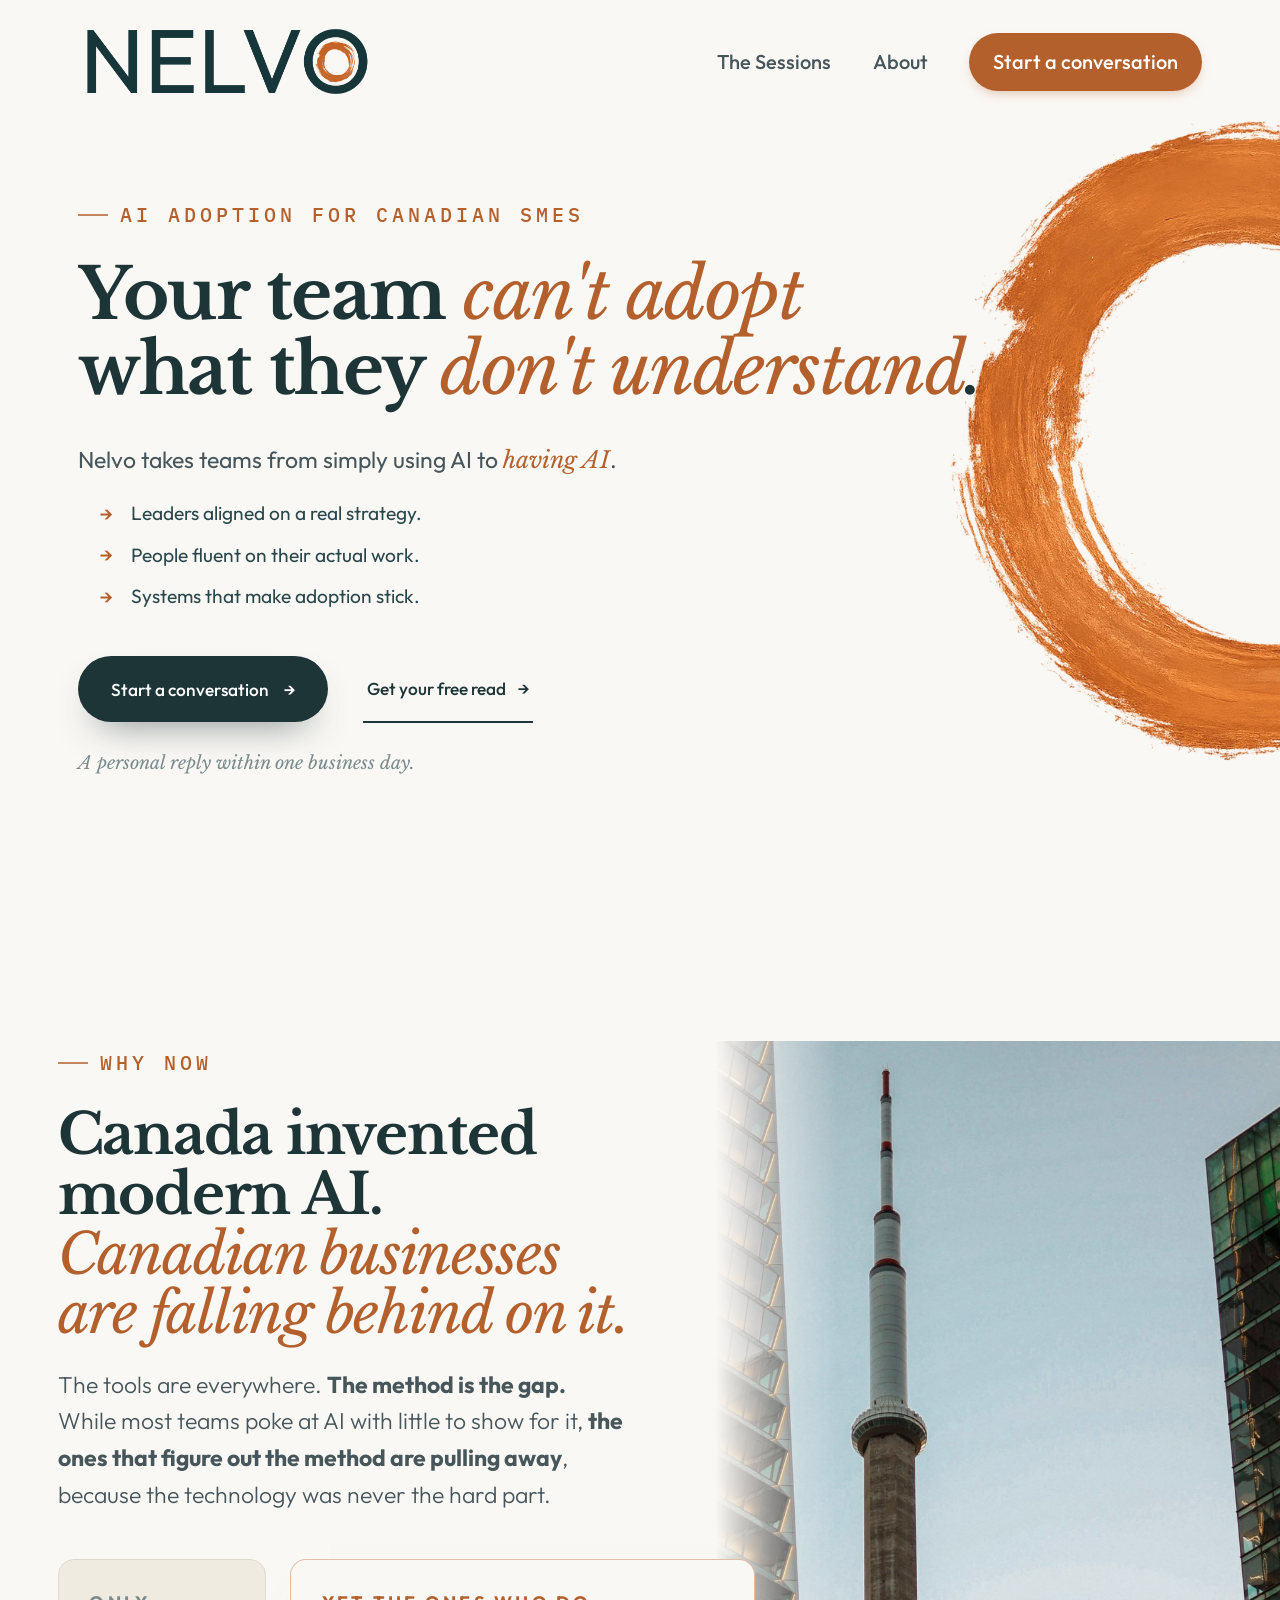
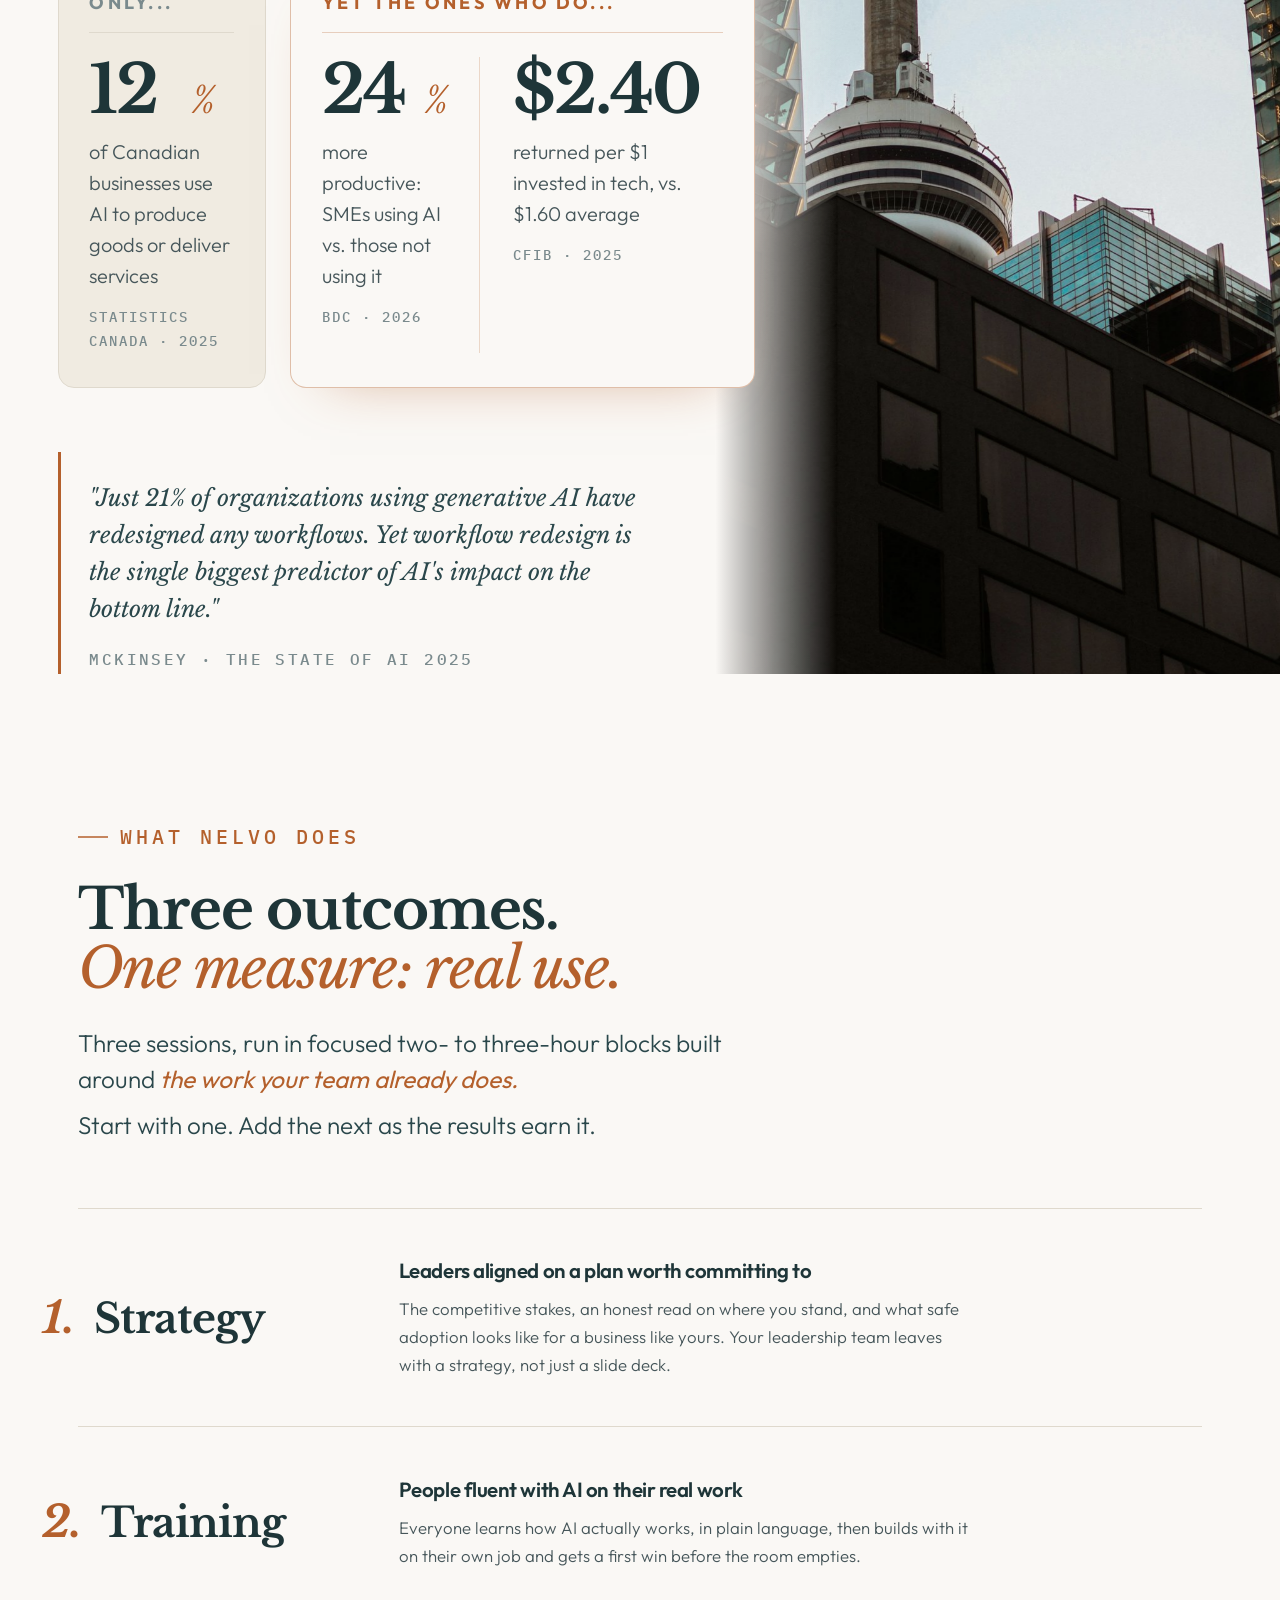
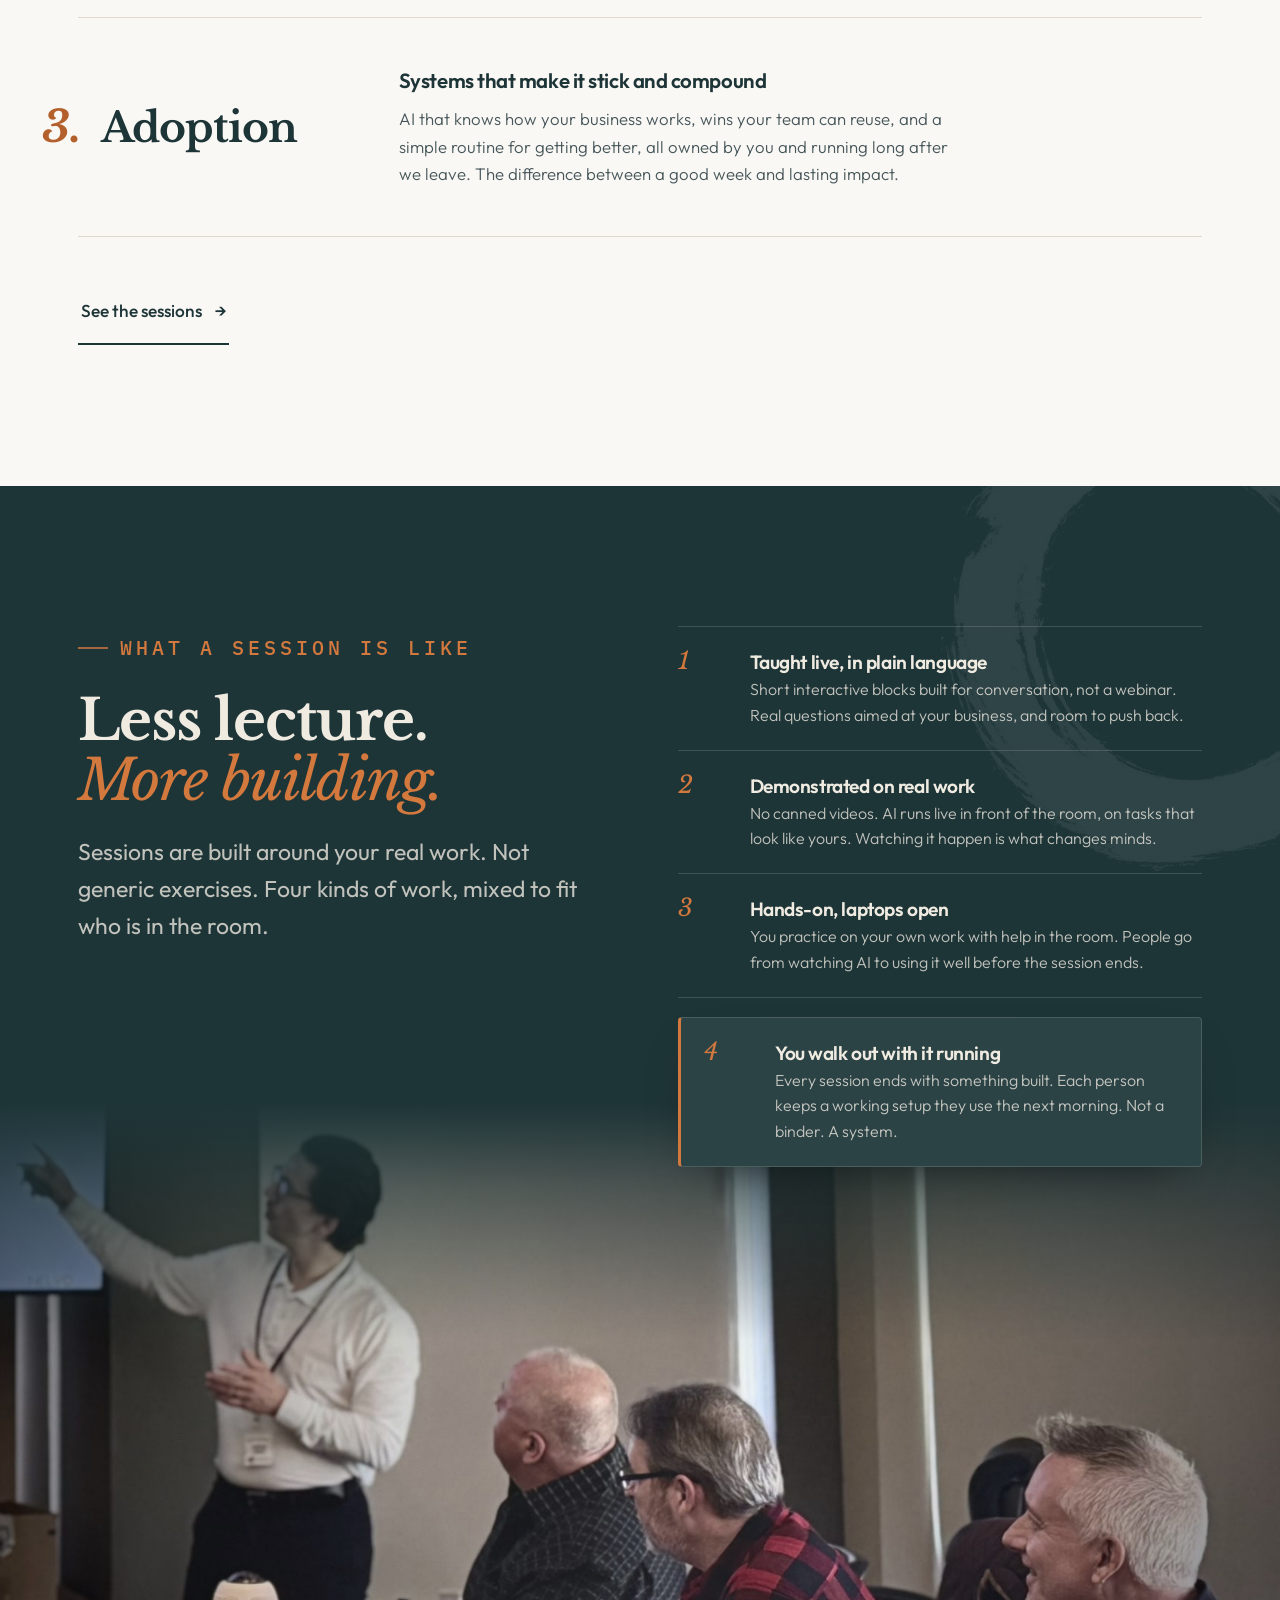
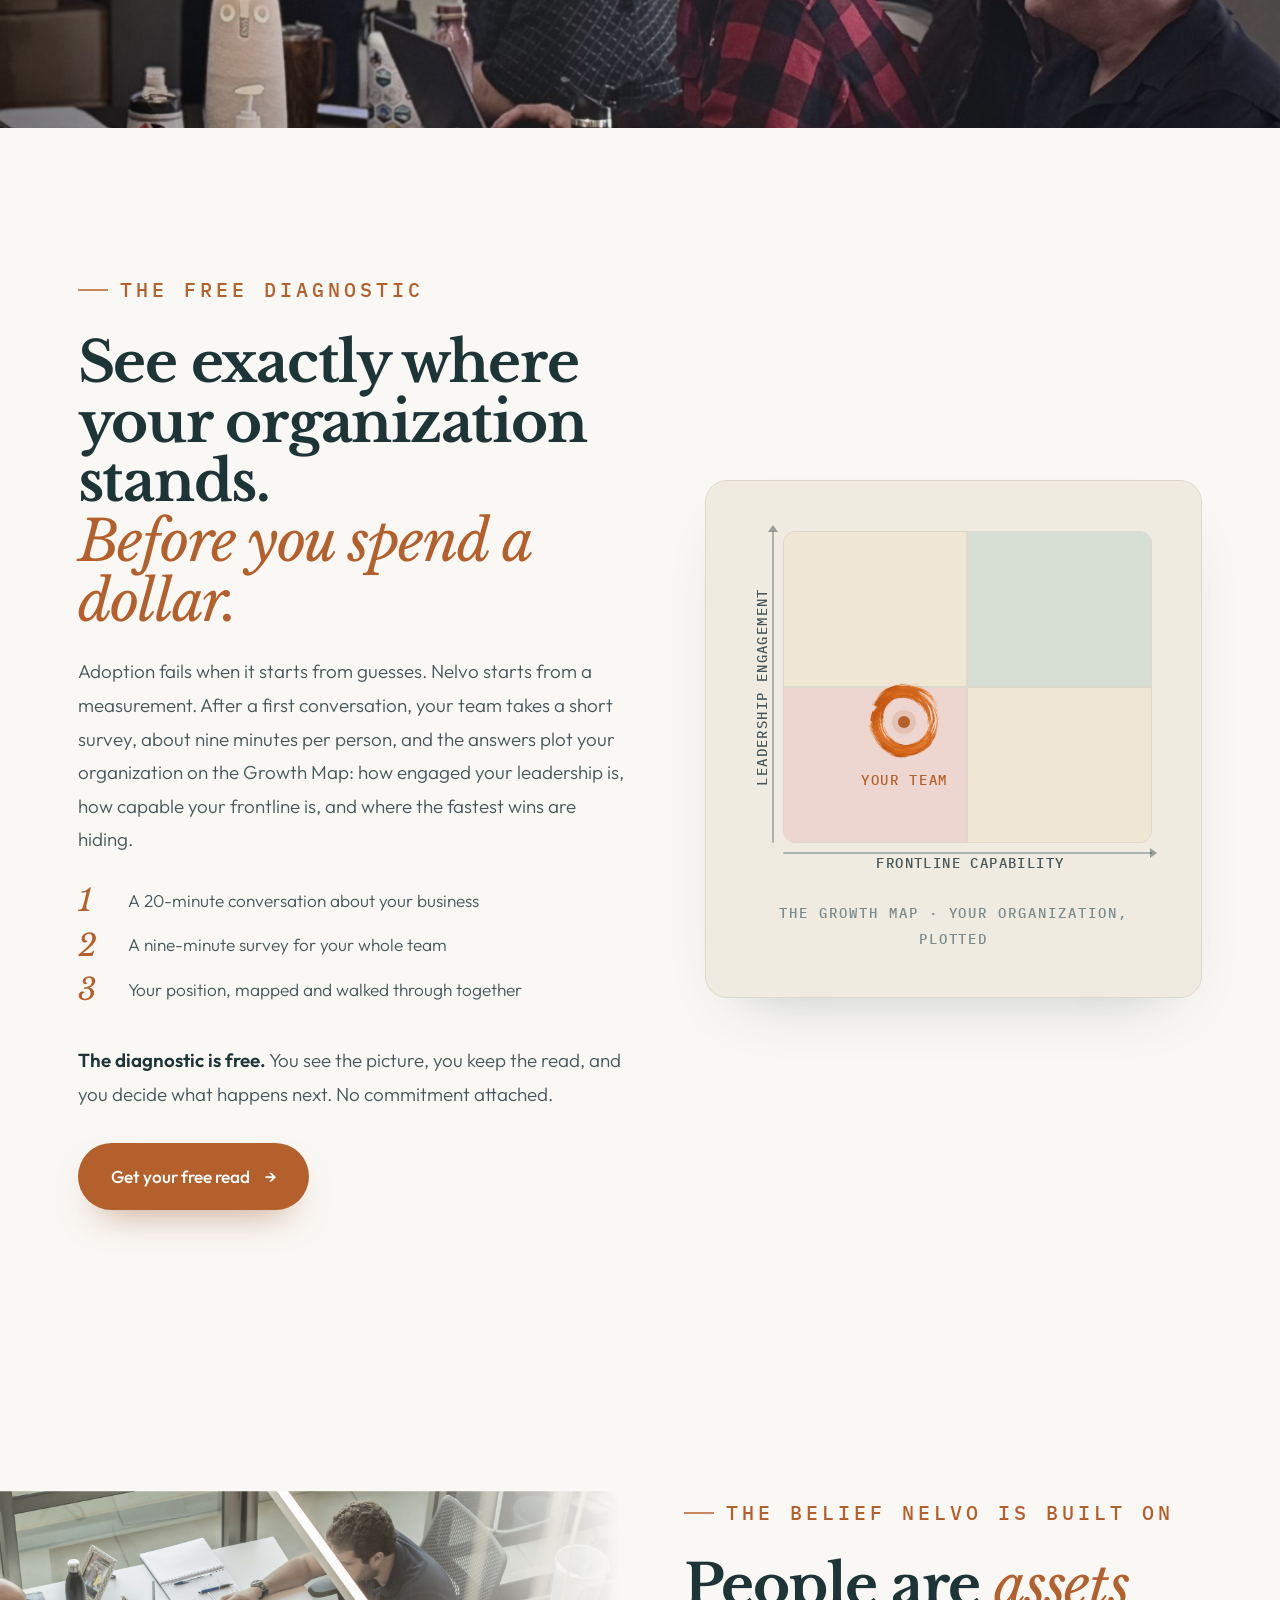
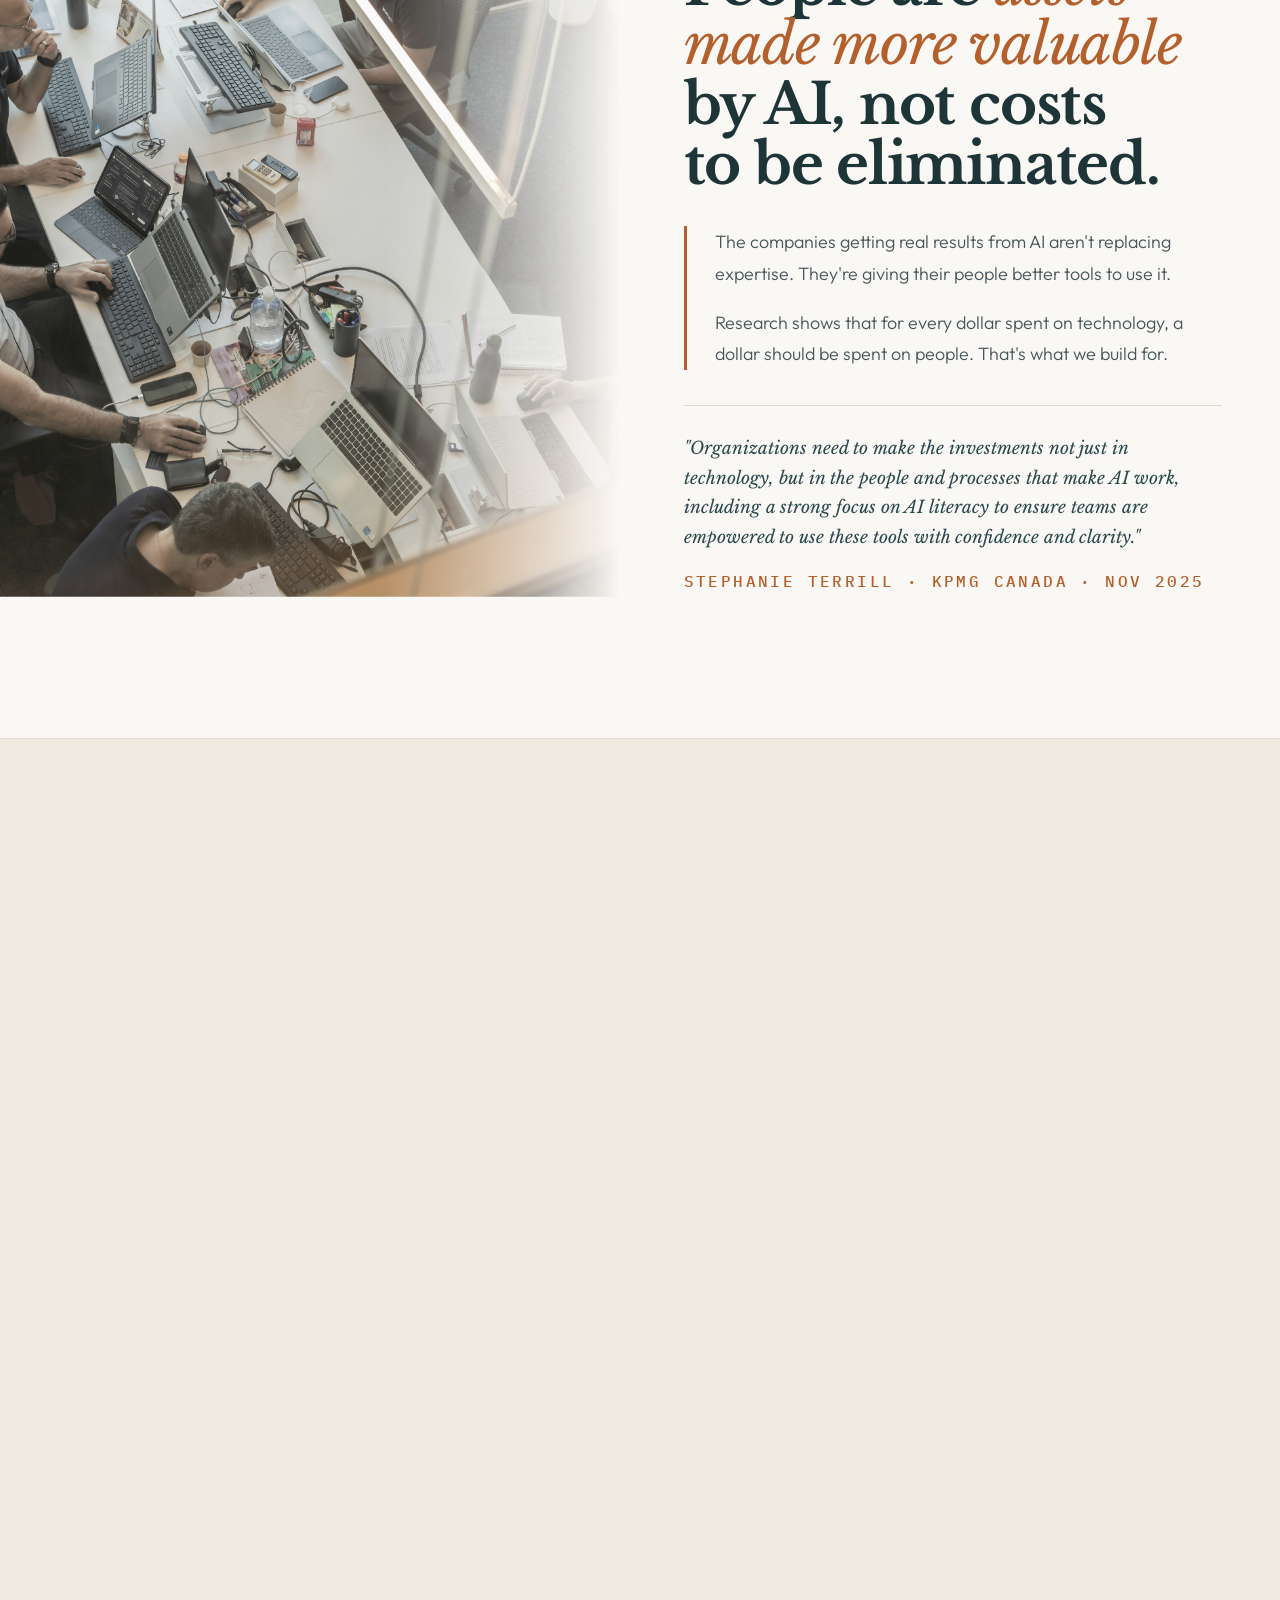
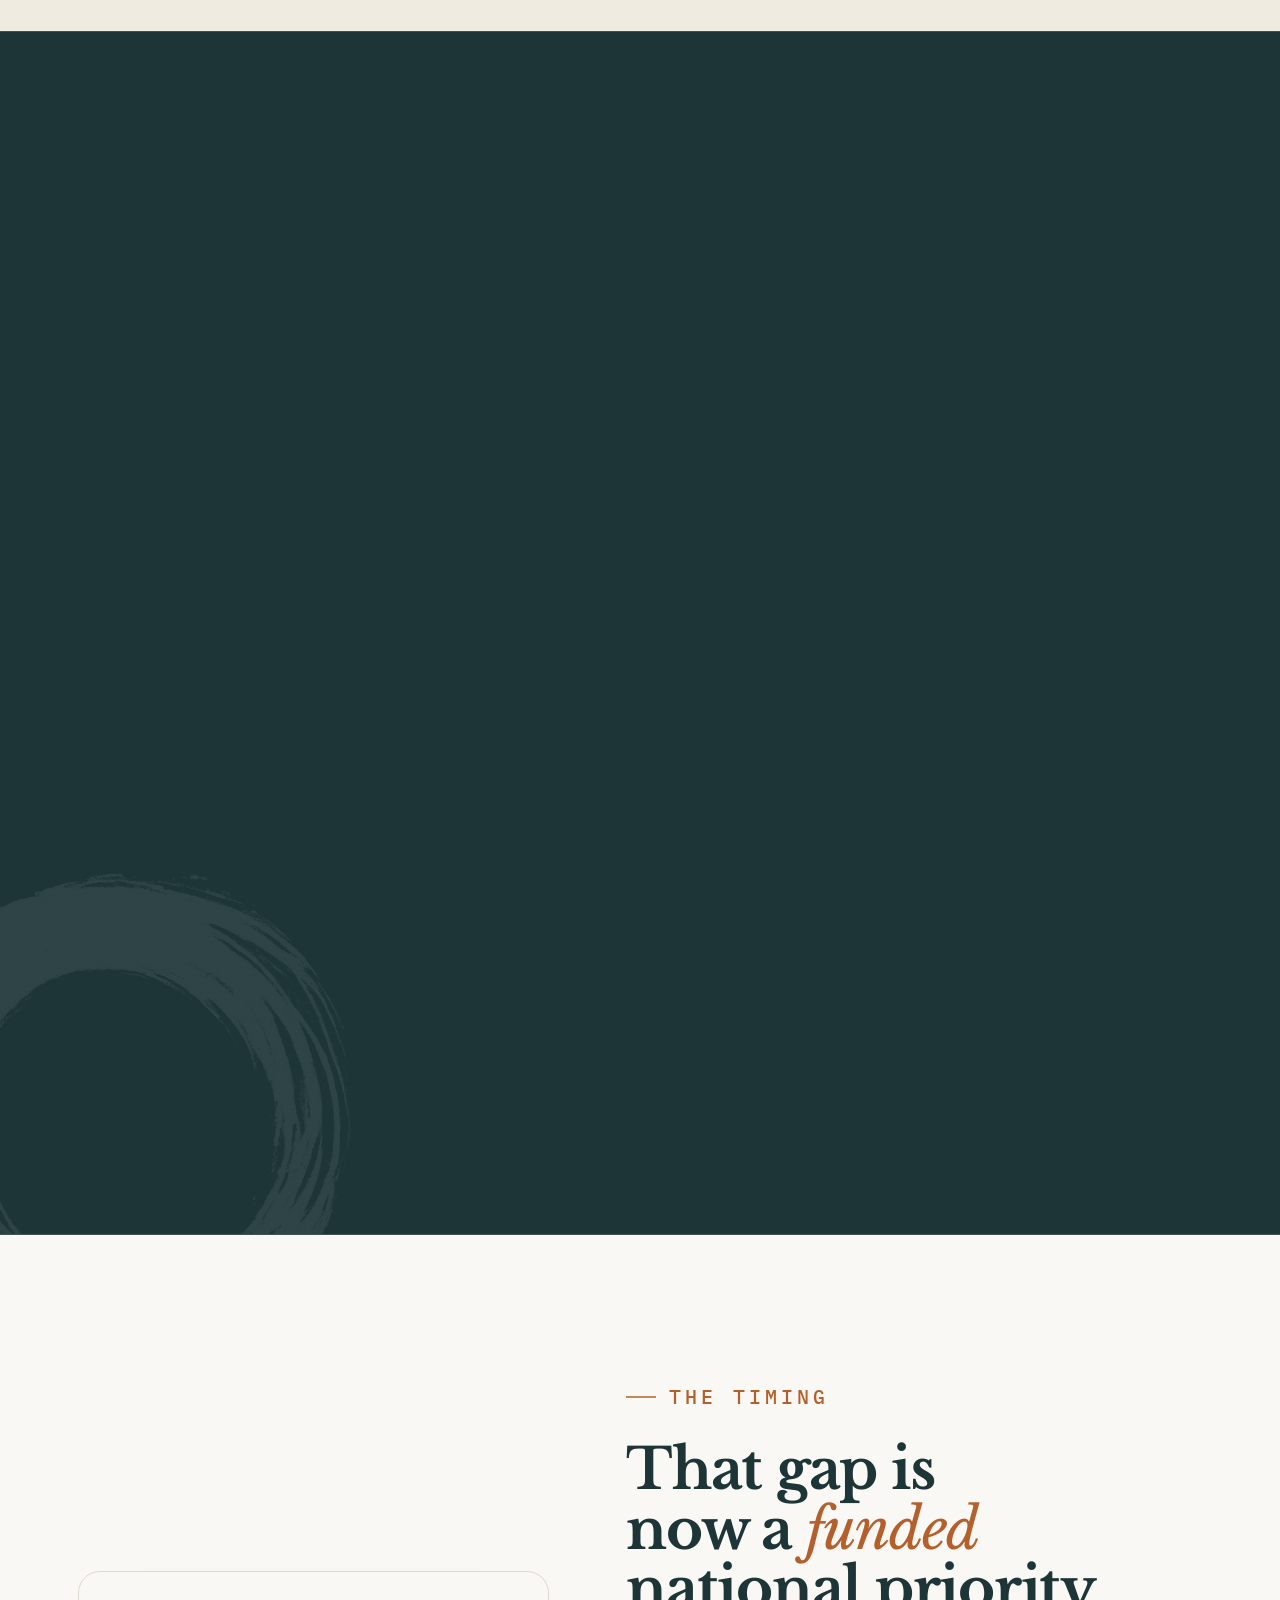
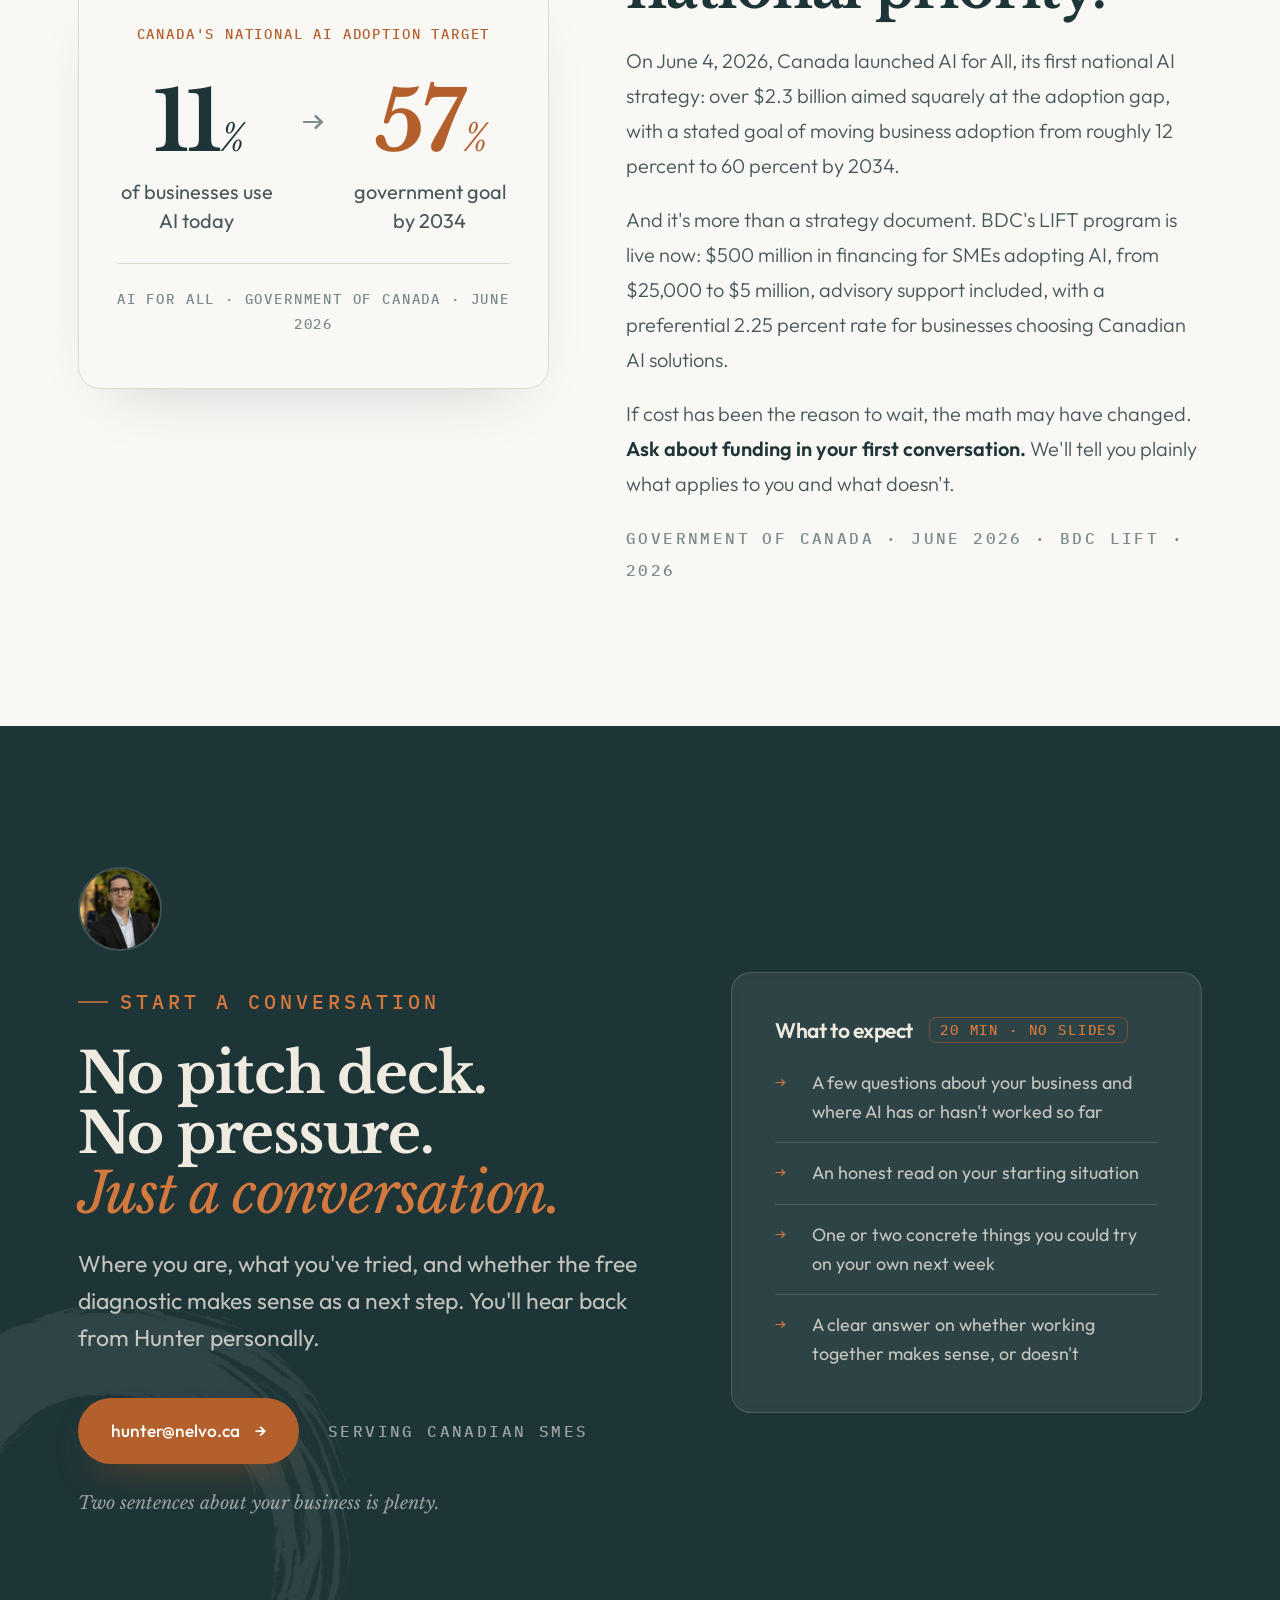
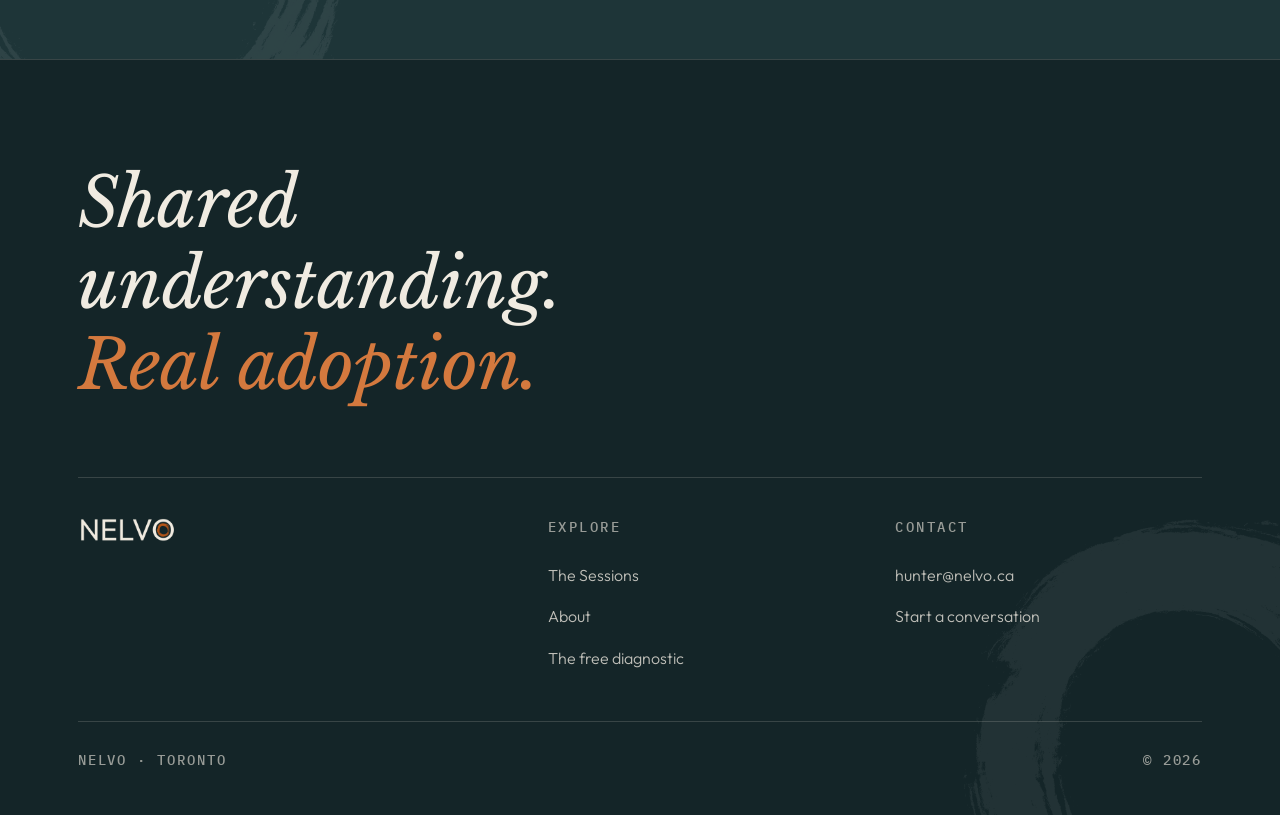
==== index.html @ b20cadfc "Add files via upload" ====
<!DOCTYPE html>
<html lang="en">
<head>
<meta charset="UTF-8">
<title>Nelvo · AI Adoption for Canadian SMEs</title>
<meta name="viewport" content="width=device-width, initial-scale=1">
<meta name="description" content="Nelvo takes Canadian teams from using AI to having AI. Leaders aligned, people fluent, systems that stick. The first diagnostic is free.">
<meta name="theme-color" content="#FAF8F5">
<meta property="og:type" content="website">
<meta property="og:title" content="Nelvo · AI Adoption for Canadian SMEs">
<meta property="og:description" content="Your team can't adopt what they don't understand. Nelvo takes teams from using AI to having AI.">
<meta property="og:url" content="https://nelvo.ca">
<meta property="og:site_name" content="Nelvo">
<meta property="og:image" content="https://nelvo.ca/resources/og-image.png">
<meta name="twitter:card" content="summary_large_image">
<link rel="icon" type="image/png" sizes="32x32" href="mini-logo-32x32.png?v=2">
<link rel="preconnect" href="https://fonts.googleapis.com">
<link rel="preconnect" href="https://fonts.gstatic.com" crossorigin>
<link href="https://fonts.googleapis.com/css2?family=IBM+Plex+Mono:wght@400;500&family=Libre+Baskerville:ital,wght@0,400;0,700;1,400&family=Outfit:wght@300;400;500;600;700&display=swap" rel="stylesheet">
<link rel="stylesheet" href="style.css">
</head>
<body class="home">

<nav class="nav">
  <div class="nav-inner">
    <a href="index.html" class="nav-logo"><img src="logo-dark.png" alt="Nelvo"></a>
    <div class="nav-links">
      <a href="sessions.html">The Sessions</a>
      <a href="about.html">About</a>
      <a href="#contact" class="btn-nav">Start a conversation</a>
    </div>
    <button class="burger" aria-label="Menu" aria-expanded="false"><span></span><span></span><span></span></button>
  </div>
</nav>
<div class="menu-overlay">
  <a href="index.html">Home</a>
  <a href="sessions.html">The Sessions</a>
  <a href="about.html">About</a>
  <a href="#contact">Start a conversation</a>
  <span class="mono-note">hunter@nelvo.ca · Toronto</span>
</div>

<main>

<!-- HERO -->
<header class="hero">
  <div class="hero-enso enso" data-spin="0.012" aria-hidden="true"><img src="nelvo-enso-textured.webp" alt=""></div>
  <div class="wrap">
    <span class="eyebrow">AI adoption for Canadian SMEs</span>
    <h1 class="h1"><span class="hl"><span class="hl-in">Your team <em>can't adopt</em></span></span><span class="hl"><span class="hl-in">what they <em>don't understand.</em></span></span></h1>
    <p class="lede lede-lead">Nelvo takes teams from simply using AI to <em>having AI</em>.</p>
    <ul class="hero-points">
      <li>Leaders aligned on a real strategy.</li>
      <li>People fluent on their actual work.</li>
      <li>Systems that make adoption stick.</li>
    </ul>
    <div class="hero-ctas">
      <a href="#contact" class="btn btn-ink">Start a conversation <span class="arr">→</span></a>
      <a href="#diagnostic" class="btn-ghost">Get your free read <span class="arr">→</span></a>
    </div>
    <span class="hero-note serif-note">A personal reply within one business day.</span>
  </div>
</header>

<!-- THE GAP -->
<section class="sec whynow">
  <div class="whynow-text">
    <div class="gap-head rv">
      <span class="eyebrow">Why now</span>
      <h2 class="h2">Canada invented modern AI.<br><em>Canadian businesses are falling behind on it.</em></h2>
      <p class="lede lede-light">The tools are everywhere. <strong>The method is the gap.</strong></p>
      <p class="lede lede-light">While most teams poke at AI with little to show for it, <strong>the ones that figure out the method are pulling away</strong>, because the technology was never the hard part.</p>
    </div>
    <div class="stats rv">
      <div class="stat-set stat-set--gap">
        <span class="stat-lead stat-lead--gap">ONLY...</span>
        <div class="stat-row">
          <div class="stat">
            <div class="v"><span data-count="12">0</span><span class="u">%</span></div>
            <p>of Canadian businesses use AI to produce goods or deliver services</p>
            <span class="src">Statistics Canada · 2025</span>
          </div>
        </div>
      </div>
      <div class="stat-set stat-set--gain">
        <span class="stat-lead stat-lead--gain">YET THE ONES WHO DO...</span>
        <div class="stat-row stat-row--two">
          <div class="stat">
            <div class="v"><span data-count="24">0</span><span class="u">%</span></div>
            <p>more productive: SMEs using AI vs. those not using it</p>
            <span class="src">BDC · 2026</span>
          </div>
          <div class="stat">
            <div class="v"><span data-count="2.40" data-decimals="2" data-prefix="$">$0</span></div>
            <p>returned per $1 invested in tech, vs. $1.60 average</p>
            <span class="src">CFIB · 2025</span>
          </div>
        </div>
      </div>
    </div>
    <div class="gap-quote rv">
      <blockquote>"Just 21% of organizations using generative AI have redesigned any workflows. Yet workflow redesign is the single biggest predictor of AI's impact on the bottom line."</blockquote>
      <span class="mono-note">McKinsey · The State of AI 2025</span>
    </div>
  </div>
  <div class="whynow-photo rv-fade" aria-hidden="true">
    <img src="Toronto_1.jpg" alt="">
  </div>
</section>

<!-- OUTCOMES -->
<section class="sec sec-tight">
  <div class="wrap">
    <div class="outcomes-head rv">
      <span class="eyebrow">What Nelvo does</span>
      <h2 class="h2">Three outcomes.<br><em>One measure: real use.</em></h2>
      <p class="lede outcomes-lede">Three sessions, run in focused two- to three-hour blocks built<br>around <em>the work your team already does.</em><span class="lede-next">Start with one. Add the next as the results earn it.</span></p>
    </div>
    <div class="outcomes rv">
      <div class="outcome">
        <div class="outcome-key">
          <span class="ok-index">1.</span>
          <span class="ok-word">Strategy</span>
        </div>
        <div class="outcome-body">
          <h3>Leaders aligned on a plan worth committing to</h3>
          <p>The competitive stakes, an honest read on where you stand, and what safe adoption looks like for a business like yours. Your leadership team leaves with a strategy, not just a slide deck.</p>
        </div>
        <span class="arr">→</span>
        <a href="sessions.html" class="cover" aria-label="Strategy sessions"></a>
      </div>
      <div class="outcome">
        <div class="outcome-key">
          <span class="ok-index">2.</span>
          <span class="ok-word">Training</span>
        </div>
        <div class="outcome-body">
          <h3>People fluent with AI on their real work</h3>
          <p>Everyone learns how AI actually works, in plain language, then builds with it on their own job and gets a first win before the room empties.</p>
        </div>
        <span class="arr">→</span>
        <a href="sessions.html" class="cover" aria-label="Training sessions"></a>
      </div>
      <div class="outcome">
        <div class="outcome-key">
          <span class="ok-index">3.</span>
          <span class="ok-word">Adoption</span>
        </div>
        <div class="outcome-body">
          <h3>Systems that make it stick and compound</h3>
          <p>AI that knows how your business works, wins your team can reuse, and a simple routine for getting better, all owned by you and running long after we leave. The difference between a good week and lasting impact.</p>
        </div>
        <span class="arr">→</span>
        <a href="sessions.html" class="cover" aria-label="Adoption sessions"></a>
      </div>
    </div>
    <div class="outcomes-cta rv">
      <a href="sessions.html" class="btn-ghost">See the sessions <span class="arr">→</span></a>
    </div>
  </div>
</section>

<!-- IN THE ROOM -->
<section class="sec dark room">
  <div class="enso-wm enso wm-tr" data-spin="0.015" aria-hidden="true"><img src="nelvo-enso-textured.webp" alt=""></div>
  <div class="wrap room-grid">
    <div class="room-copy rv">
      <span class="eyebrow">What a session is like</span>
      <h2 class="h2">Less lecture. <em>More building.</em></h2>
      <p class="lede">Sessions are built around your real work. Not generic exercises. Four kinds of work, mixed to fit who is in the room.</p>
    </div>
    <div class="modes rv">
        <div class="mode">
          <span class="n">1</span>
          <div>
            <h3>Taught live, in plain language</h3>
            <p>Short interactive blocks built for conversation, not a webinar. Real questions aimed at your business, and room to push back.</p>
          </div>
        </div>
        <div class="mode">
          <span class="n">2</span>
          <div>
            <h3>Demonstrated on real work</h3>
            <p>No canned videos. AI runs live in front of the room, on tasks that look like yours. Watching it happen is what changes minds.</p>
          </div>
        </div>
        <div class="mode">
          <span class="n">3</span>
          <div>
            <h3>Hands-on, laptops open</h3>
            <p>You practice on your own work with help in the room. People go from watching AI to using it well before the session ends.</p>
          </div>
        </div>
        <div class="mode feature">
          <span class="n">4</span>
          <div>
            <h3>You walk out with it running</h3>
            <p>Every session ends with something built. Each person keeps a working setup they use the next morning. Not a binder. A system.</p>
          </div>
        </div>
      </div>
    </div>
  </div>
  <div class="room-banner rv">
    <img src="teaching_close.jpeg" alt="Hunter Christensen teaching a Nelvo session" loading="lazy">
  </div>
</section>

<!-- DIAGNOSTIC -->
<section class="sec" id="diagnostic">
  <div class="wrap diag-grid">
    <div class="diag-copy rv">
      <span class="eyebrow">The free diagnostic</span>
      <h2 class="h2">See exactly where your organization stands.<br><em>Before you spend a dollar.</em></h2>
      <p>Adoption fails when it starts from guesses. Nelvo starts from a measurement. After a first conversation, your team takes a short survey, about nine minutes per person, and the answers plot your organization on the Growth Map: how engaged your leadership is, how capable your frontline is, and where the fastest wins are hiding.</p>
      <ul class="diag-steps">
        <li><b>1</b>A 20-minute conversation about your business</li>
        <li><b>2</b>A nine-minute survey for your whole team</li>
        <li><b>3</b>Your position, mapped and walked through together</li>
      </ul>
      <p><strong>The diagnostic is free.</strong> You see the picture, you keep the read, and you decide what happens next. No commitment attached.</p>
      <a href="#contact" class="btn">Get your free read <span class="arr">→</span></a>
    </div>
    <div class="rv gmap-rv d2">
      <div class="gmap-card">
        <div class="gmap">
          <div class="gmap-grid">
            <div class="gq"></div><div class="gq"></div><div class="gq"></div><div class="gq"></div>
          </div>
          <div class="gdot">
            <div class="enso" aria-hidden="true"><img src="nelvo-enso-textured.webp" alt=""></div>
            <span class="pt"></span>
            <span class="lbl">Your team</span>
          </div>
          <span class="garrow gy" aria-hidden="true"></span>
          <span class="garrow gx" aria-hidden="true"></span>
          <span class="ax y">Leadership engagement</span>
          <span class="ax x">Frontline capability</span>
        </div>
        <div class="gmap-cap">The Growth Map · Your organization, plotted</div>
      </div>
    </div>
  </div>
</section>

<!-- BELIEF -->
<section class="sec belief">
  <div class="wrap belief-grid">
    <div class="belief-fig rv-clip">
      <img src="office_workers.jpg" alt="A team working together" loading="lazy">
    </div>
    <div class="belief-copy rv d1">
      <span class="eyebrow">The belief Nelvo is built on</span>
      <h2 class="h2">People are <em>assets made more valuable</em> by AI, not costs to be eliminated.</h2>
      <div class="belief-body">
        <p>The companies getting real results from AI aren't replacing expertise. They're giving their people better tools to use it.</p>
        <p>Research shows that for every dollar spent on technology, a dollar should be spent on people. That's what we build for.</p>
      </div>
      <div class="belief-quote">
        <blockquote>"Organizations need to make the investments not just in technology, but in the people and processes that make AI work, including a strong focus on AI literacy to ensure teams are empowered to use these tools with confidence and clarity."</blockquote>
        <span class="mono-note">Stephanie Terrill · KPMG Canada · Nov 2025</span>
      </div>
    </div>
  </div>
</section>

<!-- PROOF -->
<section class="sec proof sec-surface">
  <div class="wrap rv">
    <span class="qmark" aria-hidden="true">&#8220;</span>
    <blockquote>Hunter made AI feel simple, practical, and immediately useful, turning big, abstract ideas into clear actions our team could actually run with.</blockquote>
    <div class="who">
      <div class="n">Danielle Picot</div>
      <span class="t">Human Resources Administrator, Collectrite</span>
    </div>
    <p class="proof-context">Collectrite · collections agency · Cambridge, ON · 4.5 / 5 would recommend</p>
    <div class="more">
      <a href="about.html#testimonials" class="btn-ghost">Read the full Collectrite story <span class="arr">→</span></a>
    </div>
  </div>
</section>

<!-- METHOD TEASE -->
<section class="sec method dark">
  <div class="enso-wm enso wm-bl" data-spin="0.02" aria-hidden="true"><img src="nelvo-enso-textured.webp" alt=""></div>
  <div class="wrap rv">
    <span class="eyebrow method-eyebrow">The math of adoption</span>
    <p class="method-stmt">Technology is only <em>20%</em> of the value. Redesigning how the work gets done is the other <em>80%</em>.</p>
    <div class="split-bar" role="img" aria-label="Technology is 20 percent of the value; the redesign is 80 percent.">
      <div class="split-seg tech">
        <span class="pct">20<span class="s">%</span></span>
        <span class="cap">Technology</span>
      </div>
      <div class="split-seg work">
        <span class="pct">80<span class="s">%</span></span>
        <span class="cap">The redesign</span>
      </div>
    </div>
    <span class="mono-note">PwC · 2026 · McKinsey · The State of AI 2025</span>
    <div class="method-foot">
      <div class="enso-divider enso" data-spin="0.03" aria-hidden="true"><img src="nelvo-enso-textured.webp" alt=""></div>
      <h2 class="h3 method-foot-h">Powered by a method, <em>not a deck.</em></h2>
      <p class="method-foot-p">Nelvo runs on a tested operating system for that redesign, built to be handed over. Your team keeps it, and runs it, long after we leave.</p>
    </div>
  </div>
</section>

<!-- FUNDING -->
<section class="sec">
  <div class="wrap fund-grid">
    <div class="jump rv">
      <span class="jump-title">Canada's national AI adoption target</span>
      <div class="jump-row">
        <div class="jstat">
          <span class="jv"><span data-count="12">0</span><span class="ju">%</span></span>
          <span class="jlbl">of businesses use AI today</span>
        </div>
        <span class="jarr">→</span>
        <div class="jstat">
          <span class="jv terra"><span data-count="60">0</span><span class="ju">%</span></span>
          <span class="jlbl">government goal by 2034</span>
        </div>
      </div>
      <div class="jump-cap">AI for All · Government of Canada · June 2026</div>
    </div>
    <div class="fund-copy rv d2">
      <span class="eyebrow">The timing</span>
      <h2 class="h2">That gap is now a <em>funded</em> national priority.</h2>
      <p>On June 4, 2026, Canada launched AI for All, its first national AI strategy: over $2.3 billion aimed squarely at the adoption gap, with a stated goal of moving business adoption from roughly 12 percent to 60 percent by 2034.</p>
      <p>And it's more than a strategy document. BDC's LIFT program is live now: $500 million in financing for SMEs adopting AI, from $25,000 to $5 million, advisory support included, with a preferential 2.25 percent rate for businesses choosing Canadian AI solutions.</p>
      <p>If cost has been the reason to wait, the math may have changed. <strong>Ask about funding in your first conversation.</strong> We'll tell you plainly what applies to you and what doesn't.</p>
      <span class="mono-note">Government of Canada · June 2026 · BDC LIFT · 2026</span>
    </div>
  </div>
</section>

<!-- CTA -->
<section class="sec dark" id="contact">
  <div class="enso-wm enso wm-bl" data-spin="0.012" aria-hidden="true"><img src="nelvo-enso-textured.webp" alt=""></div>
  <div class="wrap cta-grid">
    <div class="cta-left rv">
      <img src="Hunter_profile_photo.jpg" alt="Hunter Christensen" class="avatar">
      <span class="eyebrow">Start a conversation</span>
      <h2 class="h2">No pitch deck.<br>No pressure.<br><em>Just a conversation.</em></h2>
      <p class="lede">Where you are, what you've tried, and whether the free diagnostic makes sense as a next step. You'll hear back from Hunter personally.</p>
      <div class="cta-meta">
        <a href="mailto:hunter@nelvo.ca" class="btn">hunter@nelvo.ca <span class="arr">→</span></a>
        <span class="mono-note">Serving Canadian SMEs</span>
      </div>
      <span class="serif-note">Two sentences about your business is plenty.</span>
    </div>
    <div class="expect rv d2">
      <h3>What to expect <span class="time">20 min · No slides</span></h3>
      <ul>
        <li>A few questions about your business and where AI has or hasn't worked so far</li>
        <li>An honest read on your starting situation</li>
        <li>One or two concrete things you could try on your own next week</li>
        <li>A clear answer on whether working together makes sense, or doesn't</li>
      </ul>
    </div>
  </div>
</section>

</main>

<!-- FOOTER -->
<footer class="foot">
  <div class="foot-enso enso" aria-hidden="true"><img src="nelvo-enso-textured.webp" alt=""></div>
  <div class="wrap">
    <p class="foot-slogan">Shared understanding. <em>Real adoption.</em></p>
    <div class="foot-grid">
      <div class="foot-brand">
        <img src="logo-light.png" alt="Nelvo">
      </div>
      <div>
        <h4>Explore</h4>
        <ul>
          <li><a href="sessions.html">The Sessions</a></li>
          <li><a href="about.html">About</a></li>
          <li><a href="#diagnostic">The free diagnostic</a></li>
        </ul>
      </div>
      <div>
        <h4>Contact</h4>
        <ul>
          <li><a href="mailto:hunter@nelvo.ca">hunter@nelvo.ca</a></li>
          <li><a href="#contact">Start a conversation</a></li>
        </ul>
      </div>
    </div>
    <div class="foot-base">
      <span>Nelvo · Toronto</span>
      <span>© 2026</span>
    </div>
  </div>
</footer>

<script src="main.js"></script>
</body>
</html>
---- style.css ----
/* ═══════════════════════════════════════════════════════════════
   NELVO v7 · "THE BIG READ, CHOREOGRAPHED"
   Same copy, same brand, elevated composition and motion.
   Brand: Libre Baskerville · Outfit · IBM Plex Mono
   Teal #1E3538 · Cream #FAF8F5/#F0EBE1 · Terracotta #B4602C
   All hidden initial states live inside prefers-reduced-motion:
   no-preference blocks, so reduced motion always sees a full page.
   ═══════════════════════════════════════════════════════════════ */

:root {
  --paper:    #FAF8F5;
  --surface:  #F0EBE1;
  --ink:      #1E3538;
  --ink-2:    #2A474B;
  --terra:    #B4602C;
  --terra-2:  #9A5125;
  --terra-lt: #D4793E;
  --muted:    #46565a;
  --faint:    #7a8a8d;
  --rule:     #DFD9CD;
  --rule-dk:  rgba(240,235,225,0.16);
  --cream-60: rgba(240,235,225,0.60);
  --cream-78: rgba(240,235,225,0.78);
  --cream-08: rgba(240,235,225,0.08);

  --display: 'Libre Baskerville', Georgia, serif;
  --body:    'Outfit', system-ui, sans-serif;
  --mono:    'IBM Plex Mono', 'Courier New', monospace;

  --wrap: 1240px;
  --gut: clamp(1.4rem, 4.5vw, 4rem);
  --sec: clamp(5.5rem, 11vw, 9.5rem);
  --ease: cubic-bezier(.22,.61,.2,1);
  --dur-1: .3s;
  --dur-2: .6s;
  --dur-3: .95s;
}

*, *::before, *::after { box-sizing: border-box; margin: 0; padding: 0; }
html { scroll-behavior: smooth; -webkit-font-smoothing: antialiased; text-rendering: optimizeLegibility; }
body {
  font-family: var(--body); font-weight: 400;
  font-size: clamp(1.18rem, 1.2vw, 1.3rem); line-height: 1.7;
  color: var(--ink); background: var(--paper); overflow-x: clip;
}
img { max-width: 100%; display: block; }
a { color: inherit; text-decoration: none; }
ul { list-style: none; }
h1, h2, h3 { font-family: var(--display); font-weight: 700; line-height: 1.06; letter-spacing: -0.022em; }
h2, h3 { text-wrap: balance; }
h1 em, h2 em, h3 em { font-style: italic; font-weight: 400; color: var(--terra); }
.dark h1 em, .dark h2 em, .dark h3 em { color: var(--terra-lt); }
::selection { background: rgba(180,96,44,0.24); }
a:focus-visible, button:focus-visible, summary:focus-visible { outline: 2px solid var(--terra); outline-offset: 3px; border-radius: 3px; }

/* cross-page fade (progressive enhancement; disabled under reduced motion below) */
@view-transition { navigation: auto; }
::view-transition-old(root), ::view-transition-new(root) { animation-duration: .24s; }

.wrap { max-width: var(--wrap); margin: 0 auto; padding: 0 var(--gut); }
.sec { padding: var(--sec) 0; position: relative; }
.sec-tight { padding-top: 0; }
.sec-surface { background: var(--surface); border-top: 1px solid var(--rule); }
.sec-surface-b { border-bottom: 1px solid var(--rule); }

/* ── Type utilities ── */
.eyebrow {
  font-family: var(--mono); font-size: 1.25rem; font-weight: 500;
  letter-spacing: 0.2em; text-transform: uppercase; color: var(--terra);
  display: inline-flex; align-items: center; gap: 0.8rem; margin-bottom: 1.6rem;
}
.eyebrow::before { content: ''; width: 30px; height: 2px; background: var(--terra); opacity: 0.75; flex: none; }
.dark .eyebrow { color: var(--terra-lt); }
.dark .eyebrow::before { background: var(--terra-lt); }
.h1 { font-size: clamp(3rem, 7vw, 6.2rem); }
.h2 { font-size: clamp(2.2rem, 4.4vw, 3.7rem); }
.h3 { font-size: clamp(1.6rem, 2.4vw, 2.1rem); }
.lede {
  font-size: clamp(1.35rem, 1.8vw, 1.62rem); line-height: 1.6;
  font-weight: 400; color: var(--muted); max-width: 56ch; text-wrap: pretty;
}
.lede-light { font-weight: 300; }
.dark .lede { color: var(--cream-78); }
.mono-note {
  font-family: var(--mono); font-size: 1rem; font-weight: 500;
  letter-spacing: 0.15em; text-transform: uppercase; color: var(--faint); line-height: 1.9;
}
.dark .mono-note { color: var(--cream-60); }
.serif-note { font-family: var(--display); font-style: italic; font-size: 1.12rem; color: var(--faint); }
.dark .serif-note { color: var(--cream-60); }

/* ── Buttons (solid terracotta; depth from color and motion, not gradients) ── */
.btn {
  display: inline-flex; align-items: center; gap: 0.9rem;
  background: var(--terra); color: #fff; font-weight: 500;
  font-size: 1.08rem; padding: 1.15rem 2.1rem; border-radius: 999px;
  transition: background var(--dur-1), transform var(--dur-1) var(--ease), box-shadow var(--dur-1);
  box-shadow: 0 18px 38px -20px rgba(154,81,37,0.7);
}
.btn:hover { background: var(--terra-2); transform: translateY(-2px); }
.btn:active { transform: translateY(0); box-shadow: 0 10px 22px -16px rgba(154,81,37,0.7); }
.btn .arr { transition: transform var(--dur-1) var(--ease) .06s; }
.btn:hover .arr { transform: translateX(5px); }
.btn-ink { background: var(--ink); box-shadow: 0 18px 38px -20px rgba(30,53,56,0.7); }
.btn-ink:hover { background: #142528; }
.btn-ghost {
  display: inline-flex; align-items: center; gap: 0.8rem;
  font-weight: 500; font-size: 1.08rem; color: var(--ink);
  padding: 1.1rem 0.2rem; border-bottom: 2px solid var(--ink);
  transition: color .2s, border-color .2s;
}
.btn-ghost:hover { color: var(--terra); border-color: var(--terra); }
.btn-ghost .arr { transition: transform var(--dur-1) var(--ease) .06s; }
.btn-ghost:hover .arr { transform: translateX(5px); }
.dark .btn-ghost { color: var(--surface); border-color: var(--cream-60); }
.dark .btn-ghost:hover { color: var(--terra-lt); border-color: var(--terra-lt); }

/* ── Reveal motion (trigger classes; hidden states gated below) ── */
.rv.in { opacity: 1; transform: none; }
.d1 { --d: .08s; } .d2 { --d: .16s; } .d3 { --d: .24s; } .d4 { --d: .32s; }
@keyframes riseIn { from { opacity: 0; transform: translateY(30px); } to { opacity: 1; transform: none; } }

@media (prefers-reduced-motion: no-preference) {
  .rv { opacity: 0; transform: translateY(30px); transition: opacity var(--dur-3) var(--ease), transform var(--dur-3) var(--ease); transition-delay: var(--d, 0s); }
  .rv.in { opacity: 1; transform: none; }
  /* image wipe variant: clip the child image, never the observed container
     (Chrome's IntersectionObserver applies the element's own clip-path, so a
     fully-clipped container reports zero intersection and never reveals) */
  .rv-clip { opacity: 1; transform: none; }
  .rv-clip img { clip-path: inset(0 100% 0 0); transition: clip-path 1.1s var(--ease); transition-delay: var(--d, 0s); }
  .rv-clip.in img { clip-path: inset(0 0 0 0); }
  /* smooth fade-in variant (no wipe): fade the child image only */
  .rv-fade { opacity: 1; transform: none; }
  .rv-fade img { opacity: 0; transition: opacity 1.1s var(--ease); transition-delay: var(--d, 0s); }
  .rv-fade.in img { opacity: 1; }
}
@media (prefers-reduced-motion: reduce) {
  .rv, .rv-clip, .rv-clip img, .rv-fade, .rv-fade img { opacity: 1 !important; transform: none !important; transition: none !important; clip-path: none !important; }
  *, *::before, *::after { animation: none !important; transition-duration: .01ms !important; }
  html { scroll-behavior: auto; }
  [data-spin] { transform: none !important; }
  @view-transition { navigation: none; }
}

/* ── Ensō (textured webp) ── */
.enso { pointer-events: none; user-select: none; }
.enso img { width: 100%; height: 100%; object-fit: contain; }
.enso-wm { position: absolute; width: clamp(380px, 44vw, 640px); height: clamp(380px, 44vw, 640px); opacity: 0.07; filter: grayscale(1) brightness(3); }
.wm-tr { right: -180px; top: -140px; }
.wm-bl { left: clamp(-200px, -13vw, -160px); bottom: -180px; }

/* ── Unified photo treatment ── */
.whynow-photo img, .room-banner img, .photo-band img { filter: saturate(0.78); }

/* scroll-driven parallax: progressive enhancement only */
@supports (animation-timeline: view()) {
  @media (prefers-reduced-motion: no-preference) {
    .whynow-photo img, .room-banner img { scale: 1.12; animation: plx linear both; animation-timeline: view(); }
    .photo-band img { animation: plx linear both; animation-timeline: view(); }
  }
}
@keyframes plx { from { translate: 0 -3.5%; } to { translate: 0 3.5%; } }

/* ── Nav ── */
.nav { position: fixed; top: 0; left: 0; right: 0; z-index: 90; transition: background .35s var(--ease), box-shadow .35s, border-color .35s; border-bottom: 1px solid transparent; }
.nav.scrolled { background: rgba(250,248,245,0.88); backdrop-filter: blur(16px); -webkit-backdrop-filter: blur(16px); border-bottom-color: var(--rule); }
.nav-inner { max-width: var(--wrap); margin: 0 auto; padding: 0 var(--gut); height: 92px; display: flex; align-items: center; justify-content: space-between; gap: 2rem; transition: height .35s var(--ease); }
.nav.scrolled .nav-inner { height: 72px; }
.home .nav-inner { height: 124px; }
.home .nav.scrolled .nav-inner { height: 72px; }
.nav-logo img { height: 30px; transition: height .6s var(--ease); }
.home .nav-logo { transition: transform .6s var(--ease); transform: translateX(var(--logo-shift, 0px)); }
.home .nav.scrolled .nav-logo { transform: translateX(0); }
.home .nav-logo img { height: 84px; }
.home .nav.scrolled .nav-logo img { height: 30px; }
.nav-links { display: flex; align-items: center; gap: 2.6rem; }
.nav-links a:not(.btn-nav) { font-weight: 500; font-size: 1.25rem; color: var(--muted); position: relative; padding: 0.4rem 0; transition: color .2s; }
/* underline grows in from the left, exits to the right */
.nav-links a:not(.btn-nav)::after { content: ''; position: absolute; left: 0; bottom: 0; height: 2px; width: 100%; background: var(--terra); transform: scaleX(0); transform-origin: right; transition: transform var(--dur-1) var(--ease); }
.nav-links a:not(.btn-nav):hover { color: var(--ink); }
.nav-links a:not(.btn-nav):hover::after { transform: scaleX(1); transform-origin: left; }
.nav-links a.active { color: var(--ink); }
.nav-links a.active::after { transform: scaleX(1); }
.btn-nav { background: var(--terra); color: #fff; padding: 0.75rem 1.5rem; border-radius: 999px; font-weight: 500; font-size: 1.25rem; box-shadow: 0 5px 14px -6px rgba(180,96,44,0.55); transition: background .2s, box-shadow var(--dur-1) var(--ease), transform .2s var(--ease); }
.btn-nav:hover { background: var(--terra-2); transform: translateY(-1px); box-shadow: 0 9px 20px -7px rgba(180,96,44,0.62); }
.btn-nav:active { transform: translateY(0); box-shadow: 0 3px 9px -6px rgba(180,96,44,0.5); }
.burger { display: none; background: none; border: 0; cursor: pointer; width: 46px; height: 46px; position: relative; z-index: 95; }
.burger span { position: absolute; left: 10px; right: 10px; height: 2px; background: var(--ink); border-radius: 2px; transition: transform var(--dur-1) var(--ease), opacity .2s, background var(--dur-1); }
.burger span:nth-child(1) { top: 17px; }
.burger span:nth-child(2) { top: 23px; }
.burger span:nth-child(3) { top: 29px; }
.menu-open .burger span { background: var(--surface); }
.menu-open .burger span:nth-child(1) { transform: translateY(6px) rotate(45deg); }
.menu-open .burger span:nth-child(2) { opacity: 0; }
.menu-open .burger span:nth-child(3) { transform: translateY(-6px) rotate(-45deg); }
.menu-overlay { position: fixed; inset: 0; z-index: 92; background: var(--ink); display: flex; flex-direction: column; justify-content: center; padding: 0 var(--gut); opacity: 0; visibility: hidden; transition: opacity .4s var(--ease), visibility .4s; }
.menu-open .menu-overlay { opacity: 1; visibility: visible; }
.menu-open { overflow: hidden; }
.menu-overlay a { font-family: var(--display); font-weight: 700; font-size: clamp(2.2rem, 9vw, 3.4rem); color: var(--surface); padding: 0.6rem 0; opacity: 0; transform: translateY(16px); transition: opacity .45s var(--ease), transform .45s var(--ease), color .2s; }
.menu-overlay a:hover { color: var(--terra-lt); }
.menu-open .menu-overlay a { opacity: 1; transform: none; }
.menu-open .menu-overlay a:nth-child(1) { transition-delay: .08s; }
.menu-open .menu-overlay a:nth-child(2) { transition-delay: .15s; }
.menu-open .menu-overlay a:nth-child(3) { transition-delay: .22s; }
.menu-open .menu-overlay a:nth-child(4) { transition-delay: .29s; }
.menu-overlay .mono-note { margin-top: 2.4rem; color: var(--cream-60); }

/* ── HERO ── */
.hero { min-height: 100svh; display: flex; align-items: center; position: relative; overflow: hidden; padding: clamp(8rem, 16vh, 11rem) 0 clamp(4rem, 8vh, 6rem); }
.hero-enso { position: absolute; right: clamp(-26vw, -340px, -120px); top: 50%; transform: translateY(-50%); width: clamp(420px, 56vw, 880px); height: clamp(420px, 56vw, 880px); opacity: 0.9; z-index: 0; }
.hero .wrap { position: relative; z-index: 1; min-width: 0; width: 100%; }
.hero .h1 { max-width: none; white-space: nowrap; font-size: clamp(2.1rem, 5.5vw, 5.1rem); margin-bottom: 2.2rem; }
/* masked line entrance */
.hero .hl { display: block; overflow: hidden; padding-bottom: 0.12em; margin-bottom: -0.12em; }
.hero .hl-in { display: block; }
/* per-letter spans flip to navy where they overlap the enso (set in main.js) */
.hero .h1 em .eo, .hero .eyebrow .eo, .hero .lede-lead em .eo { transition: color .18s var(--ease); }
.hero .lede { margin-bottom: 2.8rem; }
.hero .lede-lead { margin-bottom: 1.25rem; }
.hero .lede-lead em { font-family: var(--display); font-style: italic; font-weight: 400; color: var(--terra); }
.hero-points { display: flex; flex-direction: column; gap: 0.8rem; margin-bottom: 2.8rem; margin-left: 1.4rem; max-width: 42ch; }
.hero-points li { position: relative; padding-left: 1.95rem; font-size: clamp(1.2rem, 1.5vw, 1.42rem); font-weight: 400; line-height: 1.5; color: var(--ink-2); }
.hero-points li::before { content: "→"; position: absolute; left: 0; top: 0.02em; color: var(--terra); font-weight: 500; }
.hero-ctas { display: flex; align-items: center; gap: 2.2rem; flex-wrap: wrap; }
.hero-note { display: block; margin-top: 1.6rem; }
@media (prefers-reduced-motion: no-preference) {
  .hero .wrap > * { animation: riseIn 1s var(--ease) both; }
  .hero .wrap > .eyebrow { animation-delay: .05s; }
  .hero .wrap > .h1 { animation: none; }
  .hero .hl-in { transform: translateY(115%); animation: lineUp 1s var(--ease) both; }
  .hero .hl:nth-child(1) .hl-in { animation-delay: .14s; }
  .hero .hl:nth-child(2) .hl-in { animation-delay: .25s; }
  .hero .wrap > .lede-lead { animation-delay: .42s; }
  .hero .wrap > .hero-points { animation-delay: .52s; }
  .hero .wrap > .hero-ctas { animation-delay: .62s; }
  .hero .wrap > .hero-note { animation-delay: .72s; }
  .hero-points li { opacity: 0; animation: riseIn .8s var(--ease) both; }
  .hero-points li:nth-child(1) { animation-delay: .58s; }
  .hero-points li:nth-child(2) { animation-delay: .66s; }
  .hero-points li:nth-child(3) { animation-delay: .74s; }
  .hero-enso { animation: ensoIn 1.9s var(--ease) .2s both; }
}
@keyframes lineUp { to { transform: none; } }
@keyframes ensoIn { from { opacity: 0; transform: translateY(-50%) rotate(-14deg) scale(0.94); } to { opacity: 0.9; transform: translateY(-50%) rotate(0deg) scale(1); } }

/* ── Stats band (the gap) ── */
.gap-head { max-width: 880px; margin-bottom: clamp(2.6rem, 5vw, 4.2rem); }
.gap-head .h2 { margin-bottom: 1.4rem; }
.gap-head .lede strong { font-weight: 700; }
.stats { display: grid; grid-template-columns: 1fr 2fr; gap: clamp(1rem, 2vw, 1.5rem); align-items: stretch; }
.stat-set { display: flex; flex-direction: column; border: 1px solid var(--rule); border-radius: 16px; padding: clamp(1.3rem, 2.2vw, 1.9rem) clamp(1.4rem, 2.4vw, 2rem) clamp(1.5rem, 2.6vw, 2.1rem); }
.stat-set--gap { background: var(--surface); }
.stat-set--gain { background: var(--paper); border-color: rgba(180,96,44,0.38); box-shadow: 0 26px 54px -40px rgba(180,96,44,0.55); }
/* stat leads: Outfit 700 (deliberate departure from mono, carried from v6 tweaks) */
.stat-lead { font-family: var(--body); font-size: 1.125rem; font-weight: 700; letter-spacing: 0.18em; text-transform: uppercase; margin: 0 0 clamp(1.1rem, 2.2vw, 1.5rem); padding-bottom: 0.9rem; position: relative; }
.stat-lead::after { content: ''; position: absolute; left: 0; right: 0; bottom: 0; height: 1px; background: var(--rule); transform-origin: left; }
.stat-lead--gap { color: var(--faint); }
.stat-lead--gain { color: var(--terra); }
.stat-set--gain .stat-lead::after { background: rgba(180,96,44,0.28); }
.stat-row { display: grid; grid-template-columns: 1fr; flex: 1; align-content: center; }
.stat-row--two { grid-template-columns: 1fr 1fr; align-content: stretch; }
.stat { padding: 0; border-right: none; }
.stat-row--two .stat:first-child { padding-right: clamp(1.3rem, 2.6vw, 2.2rem); }
.stat-row--two .stat:last-child { padding-left: clamp(1.3rem, 2.6vw, 2.2rem); border-left: 1px solid rgba(180,96,44,0.22); }
.stat .v { font-family: var(--display); font-weight: 700; font-size: clamp(3rem, 5.2vw, 4.6rem); line-height: 1; letter-spacing: -0.03em; display: flex; align-items: baseline; gap: 2px; }
.stat .v .u { font-style: italic; font-weight: 400; font-size: 0.55em; color: var(--terra); }
/* reserve digit width so the count-up animation can't reflow the layout */
.stat .v [data-count] { font-variant-numeric: tabular-nums; display: inline-block; min-width: 2ch; text-align: right; }
.jump .jv [data-count] { font-variant-numeric: tabular-nums; }
.whynow .stat .v [data-count] { text-align: left; }
.whynow .stat .v [data-count][data-prefix] { min-width: 4.2ch; }
.stat p { font-size: 1.25rem; color: var(--muted); font-weight: 300; margin-top: 0.8rem; line-height: 1.55; max-width: 30ch; }
.stat .src { display: block; font-family: var(--mono); font-size: 0.875rem; font-weight: 500; letter-spacing: 0.14em; text-transform: uppercase; color: var(--faint); margin-top: 0.9rem; }
.gap-quote { margin-top: clamp(2.6rem, 5vw, 4rem); padding: 1.8rem 0 0 1.8rem; border-left: 3px solid var(--terra); max-width: 760px; }
.gap-quote blockquote { font-family: var(--display); font-style: italic; font-size: clamp(1.15rem, 1.8vw, 1.45rem); line-height: 1.6; color: var(--ink-2); }
.gap-quote .mono-note { display: block; margin-top: 1rem; }
/* choreography: cards rise one after the other, hairlines draw, then counts run */
@media (prefers-reduced-motion: no-preference) {
  .stats.rv { opacity: 1; transform: none; }
  .stats.rv .stat-set { opacity: 0; transform: translateY(26px); transition: opacity .85s var(--ease), transform .85s var(--ease); }
  .stats.rv.in .stat-set { opacity: 1; transform: none; }
  .stats.rv.in .stat-set--gain { transition-delay: .14s; }
  .stats.rv .stat-lead::after { transform: scaleX(0); transition: transform .8s var(--ease) .3s; }
  .stats.rv.in .stat-lead::after { transform: scaleX(1); }
  .gap-quote.rv { transform: none; }
  .gap-quote.rv { border-left-color: transparent; transition: opacity var(--dur-3) var(--ease), border-left-color .6s var(--ease) .4s; }
  .gap-quote.rv.in { border-left-color: var(--terra); }
}

/* ── Why now: text + Toronto photo split ── */
.whynow {
  display: grid;
  grid-template-columns: minmax(0, 1fr) minmax(0, 1fr);
  align-items: stretch;
  gap: clamp(2.2rem, 4.5vw, 5rem);
  padding-left: max(var(--gut), calc((100vw - var(--wrap)) / 2));
  padding-right: 0;
}
.whynow-text { max-width: 720px; align-self: center; }
.whynow .gap-head { max-width: none; margin-bottom: clamp(2rem, 3.5vw, 3rem); }
.whynow .gap-quote { max-width: none; }
.whynow-photo { position: relative; z-index: 1; align-self: stretch; overflow: hidden; min-height: 460px; opacity: 1; transform: none; transition: none; will-change: transform; }
.whynow-photo img { width: 100%; height: 100%; object-fit: cover; object-position: 50% 38%; transform: translateZ(0); backface-visibility: hidden; }
.whynow-photo::before {
  content: ""; position: absolute; inset: 0; pointer-events: none; z-index: 1;
  background: linear-gradient(to right, var(--paper) 0%, var(--paper) 3%, rgba(250,248,245,0) 24%);
}
.whynow-text { position: relative; z-index: 2; }
.whynow .stats { position: relative; z-index: 2; margin-right: clamp(-9rem, -9vw, -5rem); }

/* ── Outcomes rows: the editorial table sets its own type ── */
.outcomes-head { max-width: 880px; margin-bottom: clamp(2.8rem, 5vw, 4.4rem); }
.outcomes-head .h2 { margin-bottom: 1.6rem; }
.outcomes-lede { font-size: clamp(1.3rem, 1.9vw, 1.65rem); font-weight: 300; color: var(--ink-2); line-height: 1.5; max-width: 54rem; }
.outcomes-lede em { font-style: italic; font-weight: 400; color: var(--terra); }
.outcomes-lede .lede-next { display: block; margin-top: 0.6rem; }
.outcomes { border-top: 1px solid var(--rule); }
.outcome { display: grid; grid-template-columns: minmax(210px, 270px) 1fr; gap: clamp(1.8rem, 4vw, 4.5rem); align-items: center; padding: clamp(2.2rem, 3.8vw, 3.2rem) 3.2rem clamp(2.2rem, 3.8vw, 3.2rem) 0.6rem; position: relative; transition: background var(--dur-1); }
.outcome::after { content: ''; position: absolute; left: 0; right: 0; bottom: 0; height: 1px; background: var(--rule); transform-origin: left; }
.outcome:hover { background: rgba(240,235,225,0.55); }
.outcome-key { display: flex; flex-direction: row; align-items: baseline; gap: 1.15rem; }
.outcome .ok-index { font-family: var(--display); font-style: italic; font-weight: 700; font-size: clamp(2.2rem, 3.4vw, 3.1rem); line-height: 1.02; color: var(--terra); }
.outcome .ok-word { font-family: var(--display); font-weight: 700; font-size: clamp(2rem, 3.2vw, 2.8rem); line-height: 1.02; letter-spacing: -0.025em; color: var(--ink); }
.outcome-body { max-width: 60ch; transition: padding-left var(--dur-1) var(--ease); }
.outcome:hover .outcome-body { padding-left: 4px; }
.outcome h3 { font-family: var(--body); font-weight: 600; font-size: clamp(1.18rem, 1.6vw, 1.4rem); line-height: 1.32; color: var(--ink); white-space: nowrap; margin-bottom: 0.7rem; }
.outcome p { font-size: 1.05rem; font-weight: 300; color: var(--muted); line-height: 1.65; max-width: 52ch; }
.outcome .arr { position: absolute; right: 0.8rem; top: 50%; transform: translateY(-50%) translateX(-10px); font-family: var(--mono); font-size: 1.3rem; color: var(--terra); opacity: 0; transition: opacity .25s, transform .25s var(--ease); }
.outcome:hover .arr { opacity: 1; transform: translateY(-50%); }
.outcome a.cover { position: absolute; inset: 0; }
.outcomes-cta { margin-top: 2.6rem; }
@media (min-width: 1280px) {
  .outcome { padding-left: 0; }
  .outcome-key { margin-left: -2.2rem; }
}
@media (prefers-reduced-motion: no-preference) {
  .outcomes.rv { opacity: 1; transform: none; }
  .outcomes.rv .outcome::after { transform: scaleX(0); transition: transform .9s var(--ease); }
  .outcomes.rv.in .outcome:nth-child(1)::after { transform: scaleX(1); transition-delay: .05s; }
  .outcomes.rv.in .outcome:nth-child(2)::after { transform: scaleX(1); transition-delay: .18s; }
  .outcomes.rv.in .outcome:nth-child(3)::after { transform: scaleX(1); transition-delay: .31s; }
  .outcomes.rv .outcome-key, .outcomes.rv .outcome-body { opacity: 0; transform: translateY(16px); transition: opacity .75s var(--ease), transform .75s var(--ease); }
  .outcomes.rv.in .outcome:nth-child(1) .outcome-key, .outcomes.rv.in .outcome:nth-child(1) .outcome-body { opacity: 1; transform: none; transition-delay: .12s; }
  .outcomes.rv.in .outcome:nth-child(2) .outcome-key, .outcomes.rv.in .outcome:nth-child(2) .outcome-body { opacity: 1; transform: none; transition-delay: .25s; }
  .outcomes.rv.in .outcome:nth-child(3) .outcome-key, .outcomes.rv.in .outcome:nth-child(3) .outcome-body { opacity: 1; transform: none; transition-delay: .38s; }
}

/* ── In the room (dark plate) ── */
.dark { background: var(--ink); color: var(--surface); position: relative; overflow: hidden; }
.dark .h2, .dark .h3 { color: var(--surface); }
.room { padding-bottom: 0; }
.room-banner { position: relative; z-index: 1; width: 100%; aspect-ratio: 2.05; overflow: hidden; border-radius: 0; box-shadow: none; margin: clamp(-4.5rem, -5vw, -2.5rem) 0 0; }
.room-banner::before { content: ""; position: absolute; inset: 0; z-index: 1; pointer-events: none; background: linear-gradient(to bottom, var(--ink) 0%, rgba(30,53,56,0.55) 14%, rgba(30,53,56,0) 38%); }
.room-banner img { width: 100%; height: 100%; display: block; object-fit: cover; object-position: 50% 0%; }
.room-grid { display: grid; grid-template-columns: 1fr 1fr; gap: clamp(2.4rem, 6vw, 6rem); align-items: start; position: relative; z-index: 2; margin-bottom: 0; }
.room-copy .h2 { margin-bottom: 1.5rem; }
.room-copy .lede { margin-bottom: 2.4rem; }
.modes { display: grid; gap: 0; border-top: 1px solid var(--rule-dk); }
.mode { display: grid; grid-template-columns: 52px 1fr; gap: 1.2rem; padding: 1.35rem 0; border-bottom: 1px solid var(--rule-dk); align-items: baseline; }
.mode .n { font-family: var(--display); font-style: italic; font-size: 1.5rem; color: var(--terra-lt); line-height: 1; }
.mode h3 { font-size: 1.2rem; font-family: var(--body); font-weight: 600; }
.mode p { font-size: 1rem; font-weight: 300; color: var(--cream-78); line-height: 1.6; margin-top: 0.3rem; }
.mode.feature { background: #2C4346; border: 1px solid var(--rule-dk); border-left: 3px solid var(--terra-lt); padding: 1.35rem 1.4rem; margin-top: 1.2rem; border-radius: 4px; position: relative; z-index: 3; box-shadow: 0 22px 50px -26px rgba(0,0,0,0.6); }
/* the four modes arrive as a sequence; the feature lands last as the crescendo */
@media (prefers-reduced-motion: no-preference) {
  .modes.rv { opacity: 1; transform: none; }
  .modes.rv .mode { opacity: 0; transform: translateY(18px); transition: opacity .7s var(--ease), transform .7s var(--ease); }
  .modes.rv.in .mode { opacity: 1; transform: none; }
  .modes.rv.in .mode:nth-child(1) { transition-delay: .05s; }
  .modes.rv.in .mode:nth-child(2) { transition-delay: .17s; }
  .modes.rv.in .mode:nth-child(3) { transition-delay: .29s; }
  .modes.rv .mode.feature { transform: translateY(18px) scale(.975); border-left-color: transparent; }
  .modes.rv.in .mode.feature { transform: none; border-left-color: var(--terra-lt); transition-delay: .45s; transition-property: opacity, transform, border-left-color; transition-duration: .8s; }
}

/* ── Diagnostic (Growth Map) ── */
.diag-grid { display: grid; grid-template-columns: 1.05fr 0.95fr; gap: clamp(2.6rem, 6vw, 6rem); align-items: center; }
.diag-copy .h2 { margin-bottom: 1.5rem; }
.diag-copy p { font-size: 1.18rem; font-weight: 300; color: var(--muted); line-height: 1.78; margin-bottom: 1.2rem; max-width: 54ch; }
.diag-copy p strong { color: var(--ink); font-weight: 600; }
.diag-copy .btn { margin-top: 0.8rem; }
.diag-steps { margin: 1.8rem 0 2.4rem; display: grid; gap: 0.9rem; }
.diag-steps li { display: grid; grid-template-columns: 34px 1fr; gap: 1rem; font-size: 1.08rem; font-weight: 300; color: var(--muted); line-height: 1.55; align-items: center; }
.diag-steps li b { font-family: var(--display); font-style: italic; font-weight: 400; font-size: 1.9rem; line-height: 1; color: var(--terra); }
.gmap-card { background: var(--surface); border: 1px solid var(--rule); border-radius: 22px; padding: clamp(1.8rem, 3.4vw, 3rem); box-shadow: 0 28px 60px -36px rgba(30,53,56,0.3); }
.gmap { position: relative; padding: 6px 6px 34px 34px; }
.gmap::before { content: ''; position: absolute; left: 23px; top: 6px; bottom: 34px; width: 2px; background: rgba(30,53,56,0.32); border-radius: 2px; }
.gmap::after { content: ''; position: absolute; left: 34px; right: 6px; bottom: 23px; height: 2px; background: rgba(30,53,56,0.32); border-radius: 2px; }
.gmap-grid { display: grid; grid-template-columns: 1fr 1fr; grid-template-rows: 1fr 1fr; gap: 2px; aspect-ratio: 1.18; background: var(--rule); border: 1px solid var(--rule); border-radius: 12px; overflow: hidden; }
.gq { background: var(--paper); }
.gq:nth-child(1) { background: #EFE6D3; }
.gq:nth-child(2) { background: #D7DFD5; }
.gq:nth-child(3) { background: #EDD6D0; }
.gq:nth-child(4) { background: #EFE6D3; }
.gmap .ax { position: absolute; font-family: var(--mono); font-size: 0.875rem; font-weight: 500; letter-spacing: 0.1em; text-transform: uppercase; color: var(--muted); white-space: nowrap; }
.gmap .ax.y { left: 2px; top: 6px; bottom: 34px; writing-mode: vertical-rl; transform: rotate(180deg); display: grid; place-content: center; }
.gmap .ax.x { bottom: 2px; left: calc(50% + 17px); transform: translateX(-50%); }
.garrow { position: absolute; width: 0; height: 0; }
.garrow.gy { left: 24px; top: 0; transform: translateX(-50%); border-left: 5px solid transparent; border-right: 5px solid transparent; border-bottom: 7px solid rgba(30,53,56,0.42); }
.garrow.gx { right: 1px; bottom: 24px; transform: translateY(50%); border-top: 5px solid transparent; border-bottom: 5px solid transparent; border-left: 7px solid rgba(30,53,56,0.42); }
.gdot { position: absolute; left: 38%; top: 56%; width: 84px; height: 84px; margin: -42px 0 0 -42px; display: flex; align-items: center; justify-content: center; }
.gdot .enso { position: absolute; inset: 0; animation: dotSpin 36s linear infinite; }
.gdot .pt { width: 12px; height: 12px; border-radius: 50%; background: var(--terra); box-shadow: 0 0 0 6px rgba(180,96,44,0.18); }
.gdot .lbl { position: absolute; top: 100%; left: 50%; transform: translateX(-50%); margin-top: 0.3rem; font-family: var(--mono); font-size: 0.875rem; font-weight: 500; letter-spacing: 0.12em; text-transform: uppercase; color: var(--terra); white-space: nowrap; }
@keyframes dotSpin { to { transform: rotate(360deg); } }
.gmap-cap { margin-top: 1.4rem; text-align: center; font-family: var(--mono); font-size: 0.875rem; font-weight: 500; letter-spacing: 0.14em; text-transform: uppercase; color: var(--faint); line-height: 1.9; }
/* choreography: axes draw, quadrants tint in, the dot plots itself, label lands last */
@media (prefers-reduced-motion: no-preference) {
  .gmap-rv .gmap::before { transform: scaleY(0); transform-origin: top; transition: transform .55s var(--ease) .15s; }
  .gmap-rv .gmap::after { transform: scaleX(0); transform-origin: left; transition: transform .55s var(--ease) .4s; }
  .gmap-rv.in .gmap::before { transform: scaleY(1); }
  .gmap-rv.in .gmap::after { transform: scaleX(1); }
  .gmap-rv .ax, .gmap-rv .garrow { opacity: 0; transition: opacity .45s var(--ease) .55s; }
  .gmap-rv.in .ax, .gmap-rv.in .garrow { opacity: 1; }
  .gmap-rv .gq { opacity: 0; transition: opacity .5s var(--ease); }
  .gmap-rv.in .gq { opacity: 1; }
  .gmap-rv.in .gq:nth-child(1) { transition-delay: .55s; }
  .gmap-rv.in .gq:nth-child(2) { transition-delay: .62s; }
  .gmap-rv.in .gq:nth-child(4) { transition-delay: .69s; }
  .gmap-rv.in .gq:nth-child(3) { transition-delay: .76s; }
  .gmap-rv .gdot .enso, .gmap-rv .gdot .pt { opacity: 0; transform: scale(.25); transition: opacity .5s var(--ease) .95s, transform .5s var(--ease) .95s; }
  .gmap-rv.in .gdot .enso, .gmap-rv.in .gdot .pt { opacity: 1; transform: scale(1); }
  .gmap-rv.in .gdot .enso { animation-play-state: running; }
  .gmap-rv .gdot .lbl { opacity: 0; transition: opacity .45s var(--ease) 1.3s; }
  .gmap-rv.in .gdot .lbl { opacity: 1; }
}

/* ── Belief ── */
.belief { position: relative; overflow: hidden; background: var(--paper); }
.belief-grid { max-width: none; margin: 0; padding-left: 0; padding-right: max(var(--gut), calc((100vw - var(--wrap)) / 2)); display: grid; grid-template-columns: 1.15fr 1fr; gap: clamp(2.6rem, 5vw, 4.5rem); align-items: center; }
.belief-fig { position: relative; min-height: 560px; height: 100%; align-self: stretch; }
.belief-fig img { position: absolute; inset: 0; width: 100%; height: 100%; object-fit: cover; border-radius: 0; filter: saturate(0.7); -webkit-mask-image: linear-gradient(to right, rgba(0,0,0,1) 62%, transparent 100%); mask-image: linear-gradient(to right, rgba(0,0,0,1) 62%, transparent 100%); }
.belief-copy .h2 { margin-bottom: 2rem; max-width: 17ch; }
.belief-copy .eyebrow { align-items: flex-start; }
.belief-copy .eyebrow::before { margin-top: 0.8em; }
.belief-body { padding-left: 1.8rem; border-left: 3px solid var(--terra); }
.belief-body p { font-size: 1.12rem; font-weight: 300; color: var(--muted); line-height: 1.75; margin-bottom: 1.1rem; max-width: 52ch; }
.belief-quote { margin-top: 2.2rem; padding-top: 1.8rem; border-top: 1px solid var(--rule); max-width: 56ch; }
.belief-quote blockquote { font-family: var(--display); font-style: italic; font-size: 1.08rem; line-height: 1.7; color: var(--ink-2); }
.belief-quote .mono-note { display: block; margin-top: 0.9rem; color: var(--terra); }
@media (prefers-reduced-motion: no-preference) {
  .belief-copy.rv .belief-body { border-left-color: transparent; transition: border-left-color .6s var(--ease) .5s; }
  .belief-copy.rv.in .belief-body { border-left-color: var(--terra); }
}

/* ── Proof quote ── */
.proof { text-align: center; }
.proof .qmark { font-family: var(--display); font-weight: 700; font-size: clamp(6.5rem, 10vw, 9rem); line-height: 0.4; color: var(--terra); opacity: 0.45; display: block; margin-bottom: 1.8rem; }
.proof blockquote { font-family: var(--display); font-style: italic; font-size: clamp(1.7rem, 3.2vw, 2.7rem); line-height: 1.45; color: var(--ink); max-width: 26ch; margin: 0 auto 2rem; }
.proof .who .n { font-weight: 600; font-size: 1.05rem; }
.proof .who .t { font-family: var(--mono); font-size: 0.875rem; font-weight: 500; letter-spacing: 0.14em; text-transform: uppercase; color: var(--terra); display: block; margin-top: 0.4rem; line-height: 1.8; }
.proof .more { margin-top: 2.2rem; }
.proof .proof-context { font-family: var(--mono); font-size: 0.875rem; font-weight: 500; letter-spacing: 0.05em; color: var(--faint); margin-top: 1rem; line-height: 1.7; }
@media (prefers-reduced-motion: no-preference) {
  .proof .rv .qmark { opacity: 0; transform: translateY(-12px) scale(.85); transition: opacity .7s var(--ease), transform .7s var(--ease); }
  .proof .rv.in .qmark { opacity: 0.45; transform: none; }
  .proof .rv blockquote, .proof .rv .who, .proof .rv .proof-context, .proof .rv .more { opacity: 0; transform: translateY(14px); transition: opacity .8s var(--ease), transform .8s var(--ease); }
  .proof .rv.in blockquote { opacity: 1; transform: none; transition-delay: .15s; }
  .proof .rv.in .who { opacity: 1; transform: none; transition-delay: .32s; }
  .proof .rv.in .proof-context { opacity: 1; transform: none; transition-delay: .42s; }
  .proof .rv.in .more { opacity: 1; transform: none; transition-delay: .52s; }
}

/* ── Method (the 20/80 moment) ── */
.method { text-align: center; border-top: 1px solid var(--rule-dk); border-bottom: 1px solid var(--rule-dk); }
.method .wrap { position: relative; z-index: 1; }
.method-eyebrow { justify-content: center; margin-bottom: clamp(1.8rem, 3.5vw, 2.6rem); }
.method-stmt { font-family: var(--display); font-weight: 700; line-height: 1.12; letter-spacing: -0.02em; font-size: clamp(2rem, 4.4vw, 3.5rem); color: var(--surface); max-width: 22ch; margin: 0 auto; text-wrap: balance; }
.method-stmt em { font-style: italic; font-weight: 400; color: var(--terra-lt); }
.method .mono-note { display: block; margin-top: 1.4rem; }
.split-bar { display: flex; gap: 4px; max-width: 720px; height: clamp(104px, 13vw, 140px); margin: clamp(2.6rem, 5vw, 4rem) auto 0; }
.split-seg { display: flex; flex-direction: column; justify-content: center; align-items: flex-start; padding: 0 clamp(1.1rem, 2.4vw, 1.9rem); border-radius: 6px; overflow: hidden; }
.split-seg.tech { flex: 20 1 0; background: var(--cream-08); border: 1px solid var(--rule-dk); }
.split-seg.work { flex: 80 1 0; background: var(--terra); }
.split-seg .pct { font-family: var(--display); font-weight: 700; font-size: clamp(1.9rem, 4.2vw, 3.1rem); line-height: 1; letter-spacing: -0.02em; }
.split-seg .pct .s { font-style: italic; font-weight: 400; font-size: 0.55em; margin-left: 0.04em; }
.split-seg.tech .pct { color: var(--cream-78); }
.split-seg.work .pct { color: #FBF6EF; }
.split-seg .cap { font-family: var(--mono); font-size: 0.875rem; font-weight: 500; letter-spacing: 0.13em; text-transform: uppercase; margin-top: 0.6rem; white-space: nowrap; }
.split-seg.tech .cap { color: var(--cream-60); }
.split-seg.work .cap { color: rgba(251,246,239,0.82); }
/* the bar finds its true 20/80 proportion on reveal */
@media (prefers-reduced-motion: no-preference) and (min-width: 701px) {
  .method .rv .split-seg { transition: flex-grow 1.15s var(--ease) .3s; }
  .method .rv:not(.in) .split-seg.tech, .method .rv:not(.in) .split-seg.work { flex-grow: 50; }
  .method .rv .split-seg .pct, .method .rv .split-seg .cap { opacity: 0; transition: opacity .55s var(--ease) 1.15s; }
  .method .rv.in .split-seg .pct, .method .rv.in .split-seg .cap { opacity: 1; }
}
/* narrow screens: stack the 20/80 bar vertically so labels aren't clipped */
@media (max-width: 700px) {
  .split-bar { flex-direction: column; height: auto; gap: 1.05rem; max-width: 460px; }
  .split-seg { flex-direction: row; align-items: center; justify-content: flex-start; gap: 0.6rem; padding: 0; border-radius: 0; overflow: visible; }
  .split-seg.tech, .split-seg.work { background: transparent; border: none; }
  .split-seg .pct { font-size: clamp(1.5rem, 6vw, 1.9rem); }
  .split-seg .cap { margin-top: 0; white-space: nowrap; font-size: 0.875rem; }
  .split-seg::after { content: ""; flex: none; width: clamp(96px, 34vw, 150px); height: 12px; border-radius: 6px; order: -1; margin-right: 0.35rem; }
  .split-seg.tech::after { background: linear-gradient(to right, var(--cream-60) 0 20%, rgba(240,235,225,0.12) 20% 100%); }
  .split-seg.work::after { background: linear-gradient(to right, var(--terra) 0 80%, rgba(240,235,225,0.12) 80% 100%); }
}
.method-foot { max-width: 56ch; margin: clamp(3rem, 6vw, 5rem) auto 0; padding-top: clamp(2.4rem, 4.5vw, 3.4rem); border-top: 1px solid var(--rule-dk); }
.method-foot .enso-divider { width: 60px; height: 60px; margin: 0 auto 1.6rem; }
.method-foot-h { margin: 0 auto 1.1rem; font-size: clamp(1.8rem, 2.7vw, 2.4rem); }
.method-foot-p { font-size: 1.25rem; font-weight: 300; color: var(--cream-78); line-height: 1.75; margin: 1.8rem auto 2.6rem; max-width: 52ch; }

/* ── Funding strip ── */
.fund-grid { display: grid; grid-template-columns: 0.9fr 1.1fr; gap: clamp(2.6rem, 6vw, 6rem); align-items: center; }
.jump { text-align: center; border: 1px solid var(--rule); background: var(--paper); border-radius: 22px; padding: clamp(2.2rem, 4vw, 3.4rem) clamp(1.6rem, 3vw, 2.6rem); box-shadow: 0 28px 60px -36px rgba(30,53,56,0.25); }
.jump-title { display: block; font-family: var(--mono); font-size: 0.875rem; font-weight: 500; letter-spacing: 0.13em; text-transform: uppercase; color: var(--terra); margin-bottom: clamp(1.6rem, 3vw, 2.2rem); line-height: 1.5; }
.jump-row { display: flex; align-items: flex-start; justify-content: center; gap: clamp(0.9rem, 2vw, 1.7rem); }
.jstat { display: flex; flex-direction: column; align-items: center; gap: 0.85rem; flex: 1 1 0; max-width: 11rem; }
.jlbl { font-family: var(--body); font-weight: 400; font-size: 1.25rem; color: var(--muted); line-height: 1.45; }
.jump .jv { font-family: var(--display); font-weight: 700; font-size: clamp(3.4rem, 6.5vw, 5.4rem); line-height: 1; letter-spacing: -0.03em; }
.jump .jv .ju { font-style: italic; font-weight: 400; font-size: 0.45em; }
.jump .jv.terra { color: var(--terra); }
.jump .jarr { font-family: var(--mono); font-size: clamp(1.5rem, 3vw, 2.3rem); color: var(--faint); line-height: clamp(3.4rem, 6.5vw, 5.4rem); }
.jump-cap { font-family: var(--mono); font-size: 0.875rem; font-weight: 500; letter-spacing: 0.13em; text-transform: uppercase; color: var(--faint); margin-top: 1.8rem; padding-top: 1.4rem; border-top: 1px solid var(--rule); line-height: 1.8; }
.fund-copy .h2 { margin-bottom: 1.5rem; }
.fund-copy p { font-size: 1.25rem; font-weight: 300; color: var(--muted); line-height: 1.75; margin-bottom: 1.2rem; max-width: 56ch; }
.fund-copy p strong { color: var(--ink); font-weight: 600; }
/* the jump reads left to right: today, the arrow, the goal */
@media (prefers-reduced-motion: no-preference) {
  .jump.rv .jstat:first-child { opacity: 0; transform: translateY(14px); transition: opacity .7s var(--ease) .1s, transform .7s var(--ease) .1s; }
  .jump.rv .jarr { opacity: 0; transform: translateX(-10px); transition: opacity .6s var(--ease) .35s, transform .6s var(--ease) .35s; }
  .jump.rv .jstat:last-child { opacity: 0; transform: translateY(14px); transition: opacity .7s var(--ease) .5s, transform .7s var(--ease) .5s; }
  .jump.rv.in .jstat, .jump.rv.in .jarr { opacity: 1; transform: none; }
}

/* ── CTA ── */
.cta-grid { display: grid; grid-template-columns: 1.1fr 0.9fr; gap: clamp(2.6rem, 6vw, 5.5rem); align-items: center; position: relative; z-index: 1; }
.cta-left .avatar { width: 84px; height: 84px; border-radius: 50%; object-fit: cover; border: 2px solid var(--rule-dk); margin-bottom: 1.8rem; }
.cta-left .h2 { margin-bottom: 1.4rem; }
.cta-left .lede { margin-bottom: 2.6rem; max-width: 44ch; }
.cta-meta { display: flex; align-items: center; gap: 1.8rem; flex-wrap: wrap; }
.cta-left .serif-note { display: block; margin-top: 1.5rem; }
.expect { background: var(--cream-08); border: 1px solid var(--rule-dk); border-radius: 20px; padding: clamp(2rem, 3.4vw, 2.8rem); backdrop-filter: blur(6px); }
.expect h3 { font-family: var(--body); font-weight: 600; font-size: 1.32rem; color: var(--surface); display: flex; align-items: center; gap: 1rem; flex-wrap: wrap; margin-bottom: 1.6rem; }
.expect h3 .time { font-family: var(--mono); font-size: 0.875rem; font-weight: 500; letter-spacing: 0.13em; text-transform: uppercase; color: var(--terra-lt); border: 1px solid rgba(180,96,44,0.55); padding: 0.3rem 0.65rem; border-radius: 7px; }
.expect ul { display: grid; gap: 1rem; }
.expect li { display: grid; grid-template-columns: 24px 1fr; gap: 0.8rem; font-size: 1.12rem; font-weight: 400; color: var(--cream-78); line-height: 1.6; padding-bottom: 1rem; border-bottom: 1px solid var(--rule-dk); }
.expect li:last-child { border-bottom: none; padding-bottom: 0; }
.expect li::before { content: '→'; font-family: var(--mono); color: var(--terra-lt); }
@media (prefers-reduced-motion: no-preference) {
  .cta-left.rv .avatar { opacity: 0; transform: scale(.7); transition: opacity .7s var(--ease) .1s, transform .7s var(--ease) .1s; }
  .cta-left.rv.in .avatar { opacity: 1; transform: none; }
  .expect.rv li { opacity: 0; transform: translateY(10px); transition: opacity .6s var(--ease), transform .6s var(--ease); }
  .expect.rv.in li { opacity: 1; transform: none; }
  .expect.rv.in li:nth-child(1) { transition-delay: .3s; }
  .expect.rv.in li:nth-child(2) { transition-delay: .42s; }
  .expect.rv.in li:nth-child(3) { transition-delay: .54s; }
  .expect.rv.in li:nth-child(4) { transition-delay: .66s; }
}

/* ── Footer: the site's final word ── */
.foot { background: #142528; color: var(--surface); border-top: 1px solid var(--rule-dk); padding: clamp(4.5rem, 8vw, 7rem) 0 2.6rem; position: relative; overflow: hidden; }
.foot-enso { position: absolute; right: clamp(-220px, -14vw, -140px); bottom: -220px; width: clamp(400px, 42vw, 600px); height: clamp(400px, 42vw, 600px); opacity: 0.06; filter: grayscale(1) brightness(3); }
.foot .wrap { position: relative; z-index: 1; }
.foot-slogan { font-family: var(--display); font-weight: 400; font-style: italic; font-size: clamp(2.3rem, 5.6vw, 4.3rem); color: var(--surface); margin-bottom: clamp(2.8rem, 5.5vw, 4.4rem); max-width: 16ch; line-height: 1.18; text-wrap: balance; }
.foot-slogan em { color: var(--terra-lt); font-weight: 400; }
.foot-grid { display: grid; grid-template-columns: 1.4fr 1fr 1fr; gap: 2.5rem; align-items: start; margin-bottom: 3rem; padding-top: 2.4rem; border-top: 1px solid var(--rule-dk); }
.foot-brand img { height: 28px; }
.foot h4 { font-family: var(--mono); font-size: 0.875rem; font-weight: 500; letter-spacing: 0.18em; text-transform: uppercase; color: var(--cream-60); margin-bottom: 1.1rem; }
.foot ul { display: grid; gap: 0.6rem; }
.foot ul a { font-size: 1rem; font-weight: 300; color: var(--cream-78); transition: color .2s; }
.foot ul a:hover { color: var(--terra-lt); }
.foot-base { border-top: 1px solid var(--rule-dk); padding-top: 1.7rem; display: flex; justify-content: space-between; gap: 1rem; flex-wrap: wrap; font-family: var(--mono); font-size: 0.875rem; font-weight: 500; letter-spacing: 0.14em; text-transform: uppercase; color: var(--cream-60); }

/* ── Subpage hero ── */
.phero { padding: clamp(9.5rem, 17vh, 13rem) 0 clamp(3rem, 6vh, 5rem); position: relative; overflow: hidden; }
.phero-tight { padding-bottom: clamp(2rem, 4vh, 3rem); }
.phero-enso { position: absolute; right: clamp(-22vw, -280px, -100px); top: -120px; width: clamp(360px, 42vw, 620px); height: clamp(360px, 42vw, 620px); opacity: 0.5; }
.phero .wrap { position: relative; z-index: 1; }
.phero .h1 { max-width: 17ch; margin-bottom: 1.8rem; font-size: clamp(2.7rem, 5.6vw, 4.8rem); }
@media (prefers-reduced-motion: no-preference) {
  .phero .wrap > *, .phero .ahero > div > * { animation: riseIn .95s var(--ease) both; }
  .phero .wrap > *:nth-child(2), .phero .ahero > div > *:nth-child(2) { animation-delay: .12s; }
  .phero .wrap > *:nth-child(3), .phero .ahero > div > *:nth-child(3) { animation-delay: .24s; }
  .phero .ahero > div > *:nth-child(4) { animation-delay: .34s; }
  .phero .ahero > div > *:nth-child(5) { animation-delay: .44s; }
}

/* ── Sessions path ── */
.path { display: grid; grid-template-columns: repeat(2, 1fr); gap: 1.6rem; margin-top: clamp(2rem, 4vw, 3rem); }
.s-card { background: var(--surface); border: 1px solid var(--rule); border-radius: 22px; padding: clamp(2rem, 3.2vw, 2.8rem); position: relative; display: flex; flex-direction: column; transition: transform .35s var(--ease), box-shadow .35s var(--ease); }
.s-card:hover { transform: translateY(-6px); box-shadow: 0 30px 60px -34px rgba(30,53,56,0.32); }
.s-card.flagship { background: var(--ink); color: var(--surface); }
.s-card.flagship h3 { color: var(--surface); }
.s-card.flagship > p { color: var(--cream-78); }
.s-top { display: flex; align-items: center; gap: 1.1rem; margin-bottom: 1.4rem; }
.s-letter { width: 74px; height: 74px; border-radius: 50%; background: var(--paper); border: 1px solid var(--rule); display: flex; align-items: center; justify-content: center; font-family: var(--display); font-weight: 700; font-size: 2.1rem; color: var(--terra); flex: none; }
.s-card.flagship .s-letter { background: var(--cream-08); border-color: var(--rule-dk); color: var(--terra-lt); }
.s-tag { font-family: var(--mono); font-size: 1.15rem; font-weight: 500; letter-spacing: 0.14em; text-transform: uppercase; color: var(--terra); }
.s-card.flagship .s-tag { color: var(--terra-lt); }
.s-badge { position: absolute; top: -14px; left: 1.7rem; font-family: var(--mono); font-size: 0.875rem; font-weight: 500; letter-spacing: 0.12em; text-transform: uppercase; background: var(--terra); color: #fff; padding: 0.4rem 0.8rem; border-radius: 7px; }
.s-card h3 { font-size: clamp(1.5rem, 2.2vw, 1.9rem); margin-bottom: 0.9rem; }
.s-card > p { font-size: 1.12rem; font-weight: 400; color: var(--muted); line-height: 1.65; flex: 1; }
.s-card .s-meta { margin-top: 1.6rem; padding-top: 1.1rem; border-top: 1px solid var(--rule); font-family: var(--mono); font-size: 0.875rem; font-weight: 500; letter-spacing: 0.12em; text-transform: uppercase; color: var(--faint); line-height: 1.9; }
.s-card.flagship .s-meta { border-top-color: var(--rule-dk); color: var(--cream-60); }
.s-card details { margin-top: 1.3rem; }
.s-card summary { cursor: pointer; list-style: none; display: inline-flex; align-items: center; gap: 0.55rem; font-family: var(--mono); font-size: 0.88rem; font-weight: 500; letter-spacing: 0.12em; text-transform: uppercase; color: var(--terra); }
.s-card.flagship summary { color: var(--terra-lt); }
.s-card summary::-webkit-details-marker { display: none; }
.s-card summary::after { content: '+'; font-size: 1rem; transition: transform .25s var(--ease); }
.s-card details[open] summary::after { transform: rotate(45deg); }
.s-card details ul { margin-top: 1rem; display: grid; gap: 0.55rem; }
.s-card details li { display: grid; grid-template-columns: 18px 1fr; gap: 0.55rem; font-size: 1.05rem; font-weight: 400; color: var(--muted); line-height: 1.55; }
.s-card.flagship details li { color: var(--cream-78); }
.s-card details li::before { content: '→'; font-family: var(--mono); color: var(--terra); font-size: 0.82rem; }
.s-card.flagship details li::before { color: var(--terra-lt); }
/* smooth details open where supported; instant elsewhere */
@supports (interpolate-size: allow-keywords) {
  @media (prefers-reduced-motion: no-preference) {
    .s-card details::details-content { block-size: 0; overflow: clip; transition: block-size .45s var(--ease), content-visibility .45s allow-discrete; }
    .s-card details[open]::details-content { block-size: auto; interpolate-size: allow-keywords; }
  }
}
/* flagship badge lands a beat after its card */
@media (prefers-reduced-motion: no-preference) {
  .s-card.rv .s-badge { opacity: 0; transform: translateY(6px); transition: opacity .5s var(--ease) .45s, transform .5s var(--ease) .45s; }
  .s-card.rv.in .s-badge { opacity: 1; transform: none; }
}

/* sessions page: compressed rhythm + ensō behind the method statement */
body.sessions { --sec: clamp(3.5rem, 7vw, 6rem); }
body.sessions .phero { padding-bottom: clamp(1.5rem, 3vh, 2.5rem); }
body.sessions .path-sec { padding-top: clamp(2rem, 4vw, 3rem); position: relative; z-index: 1; }
body.sessions .method { padding-top: clamp(3rem, 6vw, 5rem); padding-bottom: clamp(3rem, 6vw, 5rem); position: relative; z-index: 0; }
body.sessions .method > .wrap { --enso: min(90vw, 760px); position: relative; min-height: var(--enso); display: flex; flex-direction: column; align-items: center; justify-content: center; }
body.sessions .method .enso-stage { position: absolute; top: 50%; left: 50%; transform: translate(-50%, -50%); width: var(--enso); height: var(--enso); z-index: 0; pointer-events: none; }
body.sessions .method .enso-stage .enso-divider { width: 100%; height: 100%; margin: 0; opacity: 0.28; }
body.sessions .method .h2, body.sessions .method .lede, body.sessions .method .mono-note { position: relative; z-index: 1; }
body.sessions .method .lede { color: var(--ink); margin-inline: auto; margin-top: 1.8rem; margin-bottom: 2.4rem; }
body.sessions .method .mono-note { color: var(--ink-2); }
body.sessions .keep-sec, body.sessions .first-step-sec { position: relative; z-index: 1; }

/* ── Keep / first-step (sessions) ── */
.keep { display: grid; grid-template-columns: repeat(3, 1fr); gap: clamp(1.6rem, 3vw, 2.6rem); margin-top: clamp(2.2rem, 4vw, 3.2rem); }
.keep-item { border-top: 3px solid var(--terra); padding-top: 1.5rem; }
.keep-item .ki { font-family: var(--mono); font-size: 0.875rem; font-weight: 500; letter-spacing: 0.15em; text-transform: uppercase; color: var(--terra); display: block; margin-bottom: 0.8rem; }
.keep-item h3 { font-size: 1.55rem; margin-bottom: 0.7rem; }
.keep-item p { font-size: 1.12rem; font-weight: 400; color: var(--muted); line-height: 1.65; }
.first-step { background: var(--surface); border: 1px solid var(--rule); border-radius: 24px; padding: clamp(2.2rem, 4vw, 3.6rem); display: grid; grid-template-columns: 1.25fr 0.75fr; gap: 2.6rem; align-items: center; box-shadow: 0 28px 60px -36px rgba(30,53,56,0.25); }
.first-step .h3 { margin-bottom: 1rem; }
.first-step p { font-size: 1.16rem; font-weight: 400; color: var(--muted); line-height: 1.72; max-width: 56ch; }
.first-step .fs-right { display: flex; flex-direction: column; gap: 1.2rem; align-items: flex-start; }

/* ── About ── */
.ahero { display: grid; grid-template-columns: 0.82fr 1.18fr; gap: clamp(2.6rem, 6vw, 5.5rem); align-items: center; }
.ahero .portrait { border-radius: 22px; overflow: hidden; box-shadow: 0 30px 70px -36px rgba(30,53,56,0.4); }
.ahero .portrait img { width: 100%; height: 100%; object-fit: cover; }
.facts { display: grid; grid-template-columns: repeat(3, 1fr); border: 1px solid var(--rule); border-radius: 18px; overflow: hidden; margin-top: 2.4rem; background: var(--surface); }
.fact { padding: 1.5rem 1.5rem; border-right: 1px solid var(--rule); }
.fact:last-child { border-right: none; }
.fact .fv { font-family: var(--display); font-weight: 700; font-size: 1.5rem; color: var(--terra); margin-bottom: 0.35rem; }
.fact .fk { font-size: 0.92rem; font-weight: 300; color: var(--muted); line-height: 1.5; }
.creds { display: flex; flex-wrap: wrap; gap: 0.6rem; margin-top: 1.5rem; }
.cred { font-family: var(--mono); font-size: 0.875rem; font-weight: 500; letter-spacing: 0.1em; text-transform: uppercase; color: var(--ink); background: var(--surface); border: 1px solid var(--rule); padding: 0.5rem 0.9rem; border-radius: 8px; }
.story { max-width: 820px; }
.story-sec { padding-top: clamp(1.5rem, 3vw, 2.5rem); }
.story p { font-size: 1.25rem; font-weight: 300; color: var(--muted); line-height: 1.85; margin-bottom: 1.5rem; }
.story p strong { color: var(--ink); font-weight: 600; }

/* photo band */
.photo-band { position: relative; height: clamp(340px, 50vh, 520px); overflow: hidden; background: var(--ink); }
.photo-band img { width: 100%; height: 118%; object-fit: cover; object-position: center 60%; }
.photo-band .scrim { position: absolute; inset: 0; background: linear-gradient(to right, rgba(30,53,56,0.74) 0%, rgba(30,53,56,0.3) 55%, rgba(30,53,56,0.12) 100%); }
.photo-band .band-quote { position: absolute; inset: 0; display: flex; align-items: center; }
.photo-band .inner { max-width: var(--wrap); margin: 0 auto; padding: 0 var(--gut); width: 100%; }
.photo-band blockquote { font-family: var(--display); font-style: italic; font-size: clamp(1.6rem, 3vw, 2.5rem); line-height: 1.35; color: var(--surface); max-width: 22ch; }
.photo-band .mono-note { color: var(--cream-78); margin-top: 1.2rem; display: block; }

/* testimonials */
.testi-head { max-width: 850px; margin-bottom: clamp(2.4rem, 4.5vw, 3.6rem); }
.testi-head .h2 { margin-bottom: 1.3rem; }
.testi-head .lede { max-width: 850px; }
.t-kicker { margin-top: 2.6rem; text-align: center; font-family: var(--display); font-style: italic; font-size: 1.2rem; color: var(--muted); }

/* client spotlight */
.spotlight { background: var(--surface); border: 1px solid var(--rule); border-radius: 20px; padding: clamp(1.8rem, 3.6vw, 3.2rem); max-width: 900px; margin-left: auto; margin-right: auto; }
.spotlight + .spotlight { margin-top: 1.5rem; }
.spot-head { display: flex; justify-content: space-between; align-items: flex-start; gap: 1.5rem 2rem; flex-wrap: wrap; padding-bottom: 1.6rem; border-bottom: 1px solid var(--rule); margin-bottom: 1.9rem; }
.spot-eyebrow { font-family: var(--mono); font-size: 0.875rem; font-weight: 500; letter-spacing: 0.16em; text-transform: uppercase; color: var(--terra); display: block; margin-bottom: 0.55rem; }
.spot-name { font-family: var(--display); font-weight: 700; font-size: clamp(1.8rem, 3vw, 2.4rem); line-height: 1; letter-spacing: -0.02em; }
.spot-meta { font-family: var(--mono); font-size: 0.875rem; color: var(--faint); display: block; margin-top: 0.6rem; letter-spacing: 0.04em; }
.spot-stat { text-align: right; flex: none; }
.spot-stat .v { font-family: var(--display); font-weight: 700; font-size: clamp(2.4rem, 4vw, 3.2rem); line-height: 1; letter-spacing: -0.02em; color: var(--ink); }
.spot-stat .v .u { font-style: italic; font-weight: 400; color: var(--terra); font-size: 0.5em; }
.spot-stat .lbl { font-family: var(--mono); font-size: 0.875rem; font-weight: 500; letter-spacing: 0.1em; text-transform: uppercase; color: var(--faint); display: block; margin-top: 0.55rem; max-width: 15ch; margin-left: auto; line-height: 1.45; }
.spot-lead { font-family: var(--display); font-style: italic; font-size: clamp(1.35rem, 2.3vw, 1.9rem); line-height: 1.5; color: var(--ink); }
.spot-lead-who { margin-top: 1.3rem; }
.spot-lead-who .n { font-weight: 600; font-size: 1.05rem; }
.spot-lead-who .t { font-family: var(--mono); font-size: 0.875rem; font-weight: 500; letter-spacing: 0.1em; text-transform: uppercase; color: var(--terra); display: block; margin-top: 0.4rem; line-height: 1.5; }
.spot-voices { display: grid; grid-template-columns: 1fr 1fr; gap: clamp(1.6rem, 3vw, 2.8rem); margin-top: 2.1rem; padding-top: 1.9rem; border-top: 1px solid var(--rule); }
.spot-voice blockquote { font-family: var(--display); font-style: italic; font-size: 1.19rem; line-height: 1.65; color: var(--ink-2); }
.spot-voice .who { margin-top: 1.1rem; }
.spot-voice .who .n { font-weight: 600; font-size: 1rem; }
.spot-voice .who .t { font-family: var(--mono); font-size: 0.875rem; font-weight: 500; letter-spacing: 0.1em; text-transform: uppercase; color: var(--terra); display: block; margin-top: 0.35rem; line-height: 1.5; }
@media (prefers-reduced-motion: no-preference) {
  .spotlight.rv .spot-head, .spotlight.rv .spot-lead, .spotlight.rv .spot-lead-who, .spotlight.rv .spot-voices { opacity: 0; transform: translateY(14px); transition: opacity .75s var(--ease), transform .75s var(--ease); }
  .spotlight.rv.in .spot-head { opacity: 1; transform: none; transition-delay: .1s; }
  .spotlight.rv.in .spot-lead { opacity: 1; transform: none; transition-delay: .25s; }
  .spotlight.rv.in .spot-lead-who { opacity: 1; transform: none; transition-delay: .4s; }
  .spotlight.rv.in .spot-voices { opacity: 1; transform: none; transition-delay: .55s; }
}

/* won't do */
.nodo { border-top: 1px solid var(--rule); display: grid; grid-template-columns: 1fr 1fr; margin-top: clamp(2rem, 4vw, 3rem); }
.nodo-item { padding: 1.8rem 2rem 1.8rem 0.4rem; border-bottom: 1px solid var(--rule); display: grid; grid-template-columns: 28px 1fr; gap: 1.1rem; align-items: baseline; }
.nodo-item:nth-child(even) { padding-left: 2rem; border-left: 1px solid var(--rule); }
.nodo-item .x { font-family: var(--mono); color: var(--terra); font-size: 1.25rem; }
.nodo-item h4 { font-family: var(--display); font-weight: 700; font-size: 1.2rem; margin-bottom: 0.4rem; }
.nodo-item p { font-size: 1.19rem; font-weight: 300; color: var(--muted); line-height: 1.6; }
@media (prefers-reduced-motion: no-preference) {
  .nodo.rv .x { opacity: 0; transform: scale(.5); transition: opacity .45s var(--ease), transform .45s var(--ease); }
  .nodo.rv.in .x { opacity: 1; transform: none; }
  .nodo.rv.in .nodo-item:nth-child(1) .x { transition-delay: .35s; }
  .nodo.rv.in .nodo-item:nth-child(2) .x { transition-delay: .43s; }
  .nodo.rv.in .nodo-item:nth-child(3) .x { transition-delay: .51s; }
  .nodo.rv.in .nodo-item:nth-child(4) .x { transition-delay: .59s; }
}

/* ═════════ RESPONSIVE ═════════ */
@media (max-width: 1080px) {
  .nav-links { display: none; }
  .burger { display: block; }
  .hero { min-height: unset; padding-top: clamp(8rem, 14vh, 10rem); }
  .hero-enso { top: -8vw; right: -49vw; width: 70vw; height: 70vw; transform: none; animation: none; opacity: 0.9; }
  .stats { grid-template-columns: 1fr; gap: 1.2rem; }
  .stat-row, .stat-row--two { grid-template-columns: 1fr; }
  .stat { border-right: none; padding: 0; }
  .stat-row--two .stat:first-child { padding: 0 0 1.4rem; }
  .stat-row--two .stat:last-child { padding: 1.4rem 0 0; border-left: none; border-top: 1px solid rgba(180,96,44,0.22); }
  /* mobile: flatten so the photo can sit between the headline and the stats */
  .whynow { display: flex; flex-direction: column; padding-left: var(--gut); padding-right: var(--gut); gap: 2.6rem; }
  .whynow-text { display: contents; }
  .whynow .gap-head { order: 1; margin-bottom: 0; }
  .whynow-photo { order: 2; min-height: 300px; margin: 0 calc(-1 * var(--gut)); -webkit-mask-image: linear-gradient(to bottom, transparent 0%, rgba(0,0,0,1) 16%, rgba(0,0,0,1) 82%, transparent 100%); mask-image: linear-gradient(to bottom, transparent 0%, rgba(0,0,0,1) 16%, rgba(0,0,0,1) 82%, transparent 100%); }
  .whynow .stats { order: 3; margin-right: 0; }
  .whynow .gap-quote { order: 4; }
  .whynow-photo::before { display: none; }
  .outcome { grid-template-columns: 1fr; row-gap: 1rem; padding-right: 0.6rem; }
  .outcome-key { flex-direction: row; align-items: baseline; gap: 0.8rem; }
  .outcome h3 { max-width: none; white-space: normal; }
  .outcome-body { max-width: none; }
  .outcome .arr { display: none; }
  .room-grid, .diag-grid, .belief-grid, .fund-grid, .cta-grid, .ahero, .first-step { grid-template-columns: 1fr; }
  .ahero .portrait { order: 2; }
  .ahero > div:not(.portrait) { order: 1; }
  .room-grid { margin-bottom: clamp(2rem, 6vw, 3rem); }
  .belief-grid { padding-left: var(--gut); padding-right: var(--gut); gap: 2.6rem; }
  .belief-fig { min-height: 300px; margin: 0 calc(-1 * var(--gut)); }
  .belief-fig img { -webkit-mask-image: linear-gradient(to bottom, rgba(0,0,0,0.95) 40%, transparent 100%); mask-image: linear-gradient(to bottom, rgba(0,0,0,0.95) 40%, transparent 100%); }
  .path { grid-template-columns: 1fr; }
  .keep { grid-template-columns: 1fr; }
  .spot-voices { grid-template-columns: 1fr; }
  .spot-stat { text-align: left; }
  .spot-stat .lbl { margin-left: 0; }
  .foot-grid { grid-template-columns: 1fr; gap: 2rem; }
}
@media (max-width: 640px) {
  .nodo { grid-template-columns: 1fr; }
  .nodo-item, .nodo-item:nth-child(even) { padding-left: 0; border-left: none; }
  .facts { grid-template-columns: 1fr; }
  .fact { border-right: none; border-bottom: 1px solid var(--rule); }
  .fact:last-child { border-bottom: none; }
  .hero .h1 { max-width: none; white-space: nowrap; font-size: clamp(1.85rem, 9.3vw, 3.4rem); }
  .hero .h1 em { display: block; }
  /* keep the eyebrow dash aligned to the first line when it wraps */
  .hero .eyebrow { align-items: flex-start; }
  .hero .eyebrow::before { margin-top: 0.8em; }
  .jump .jv { font-size: clamp(2.6rem, 13vw, 3.8rem); }
  .gdot { width: 64px; height: 64px; margin: -32px 0 0 -32px; }
}
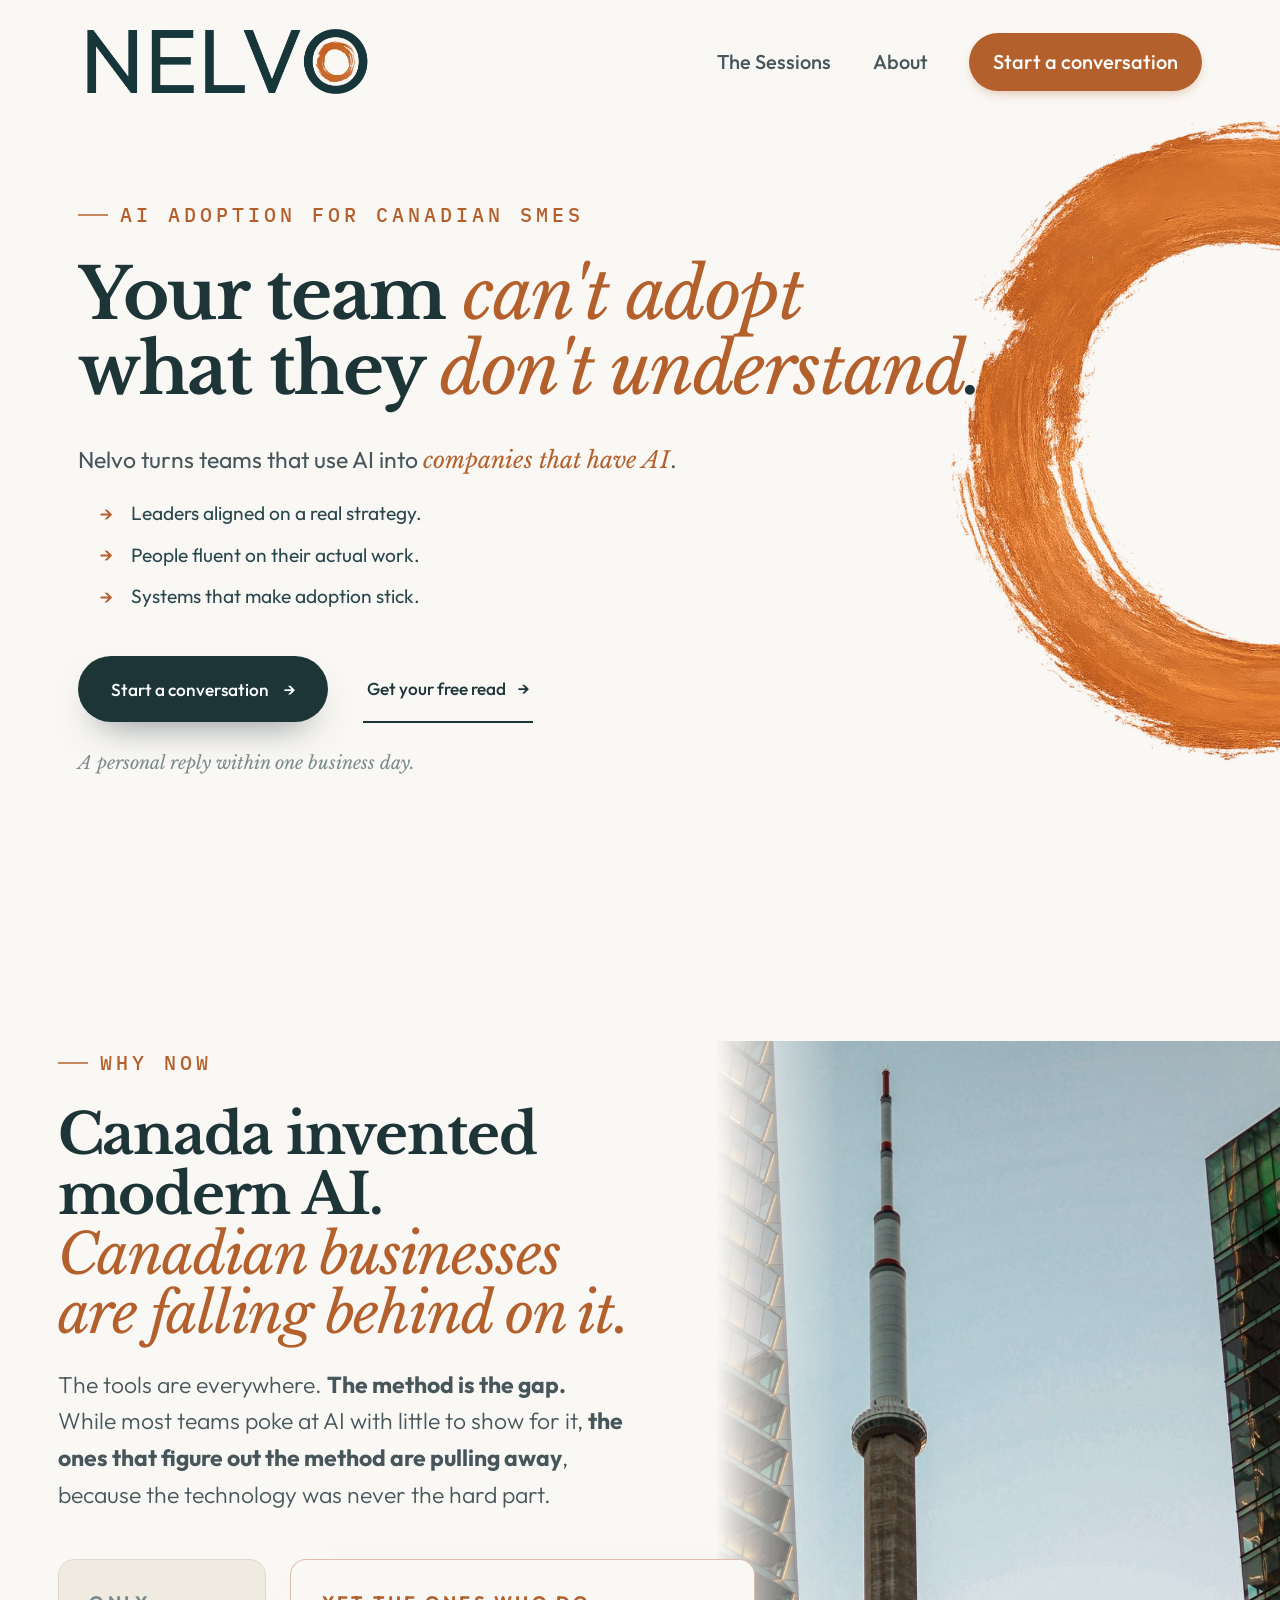
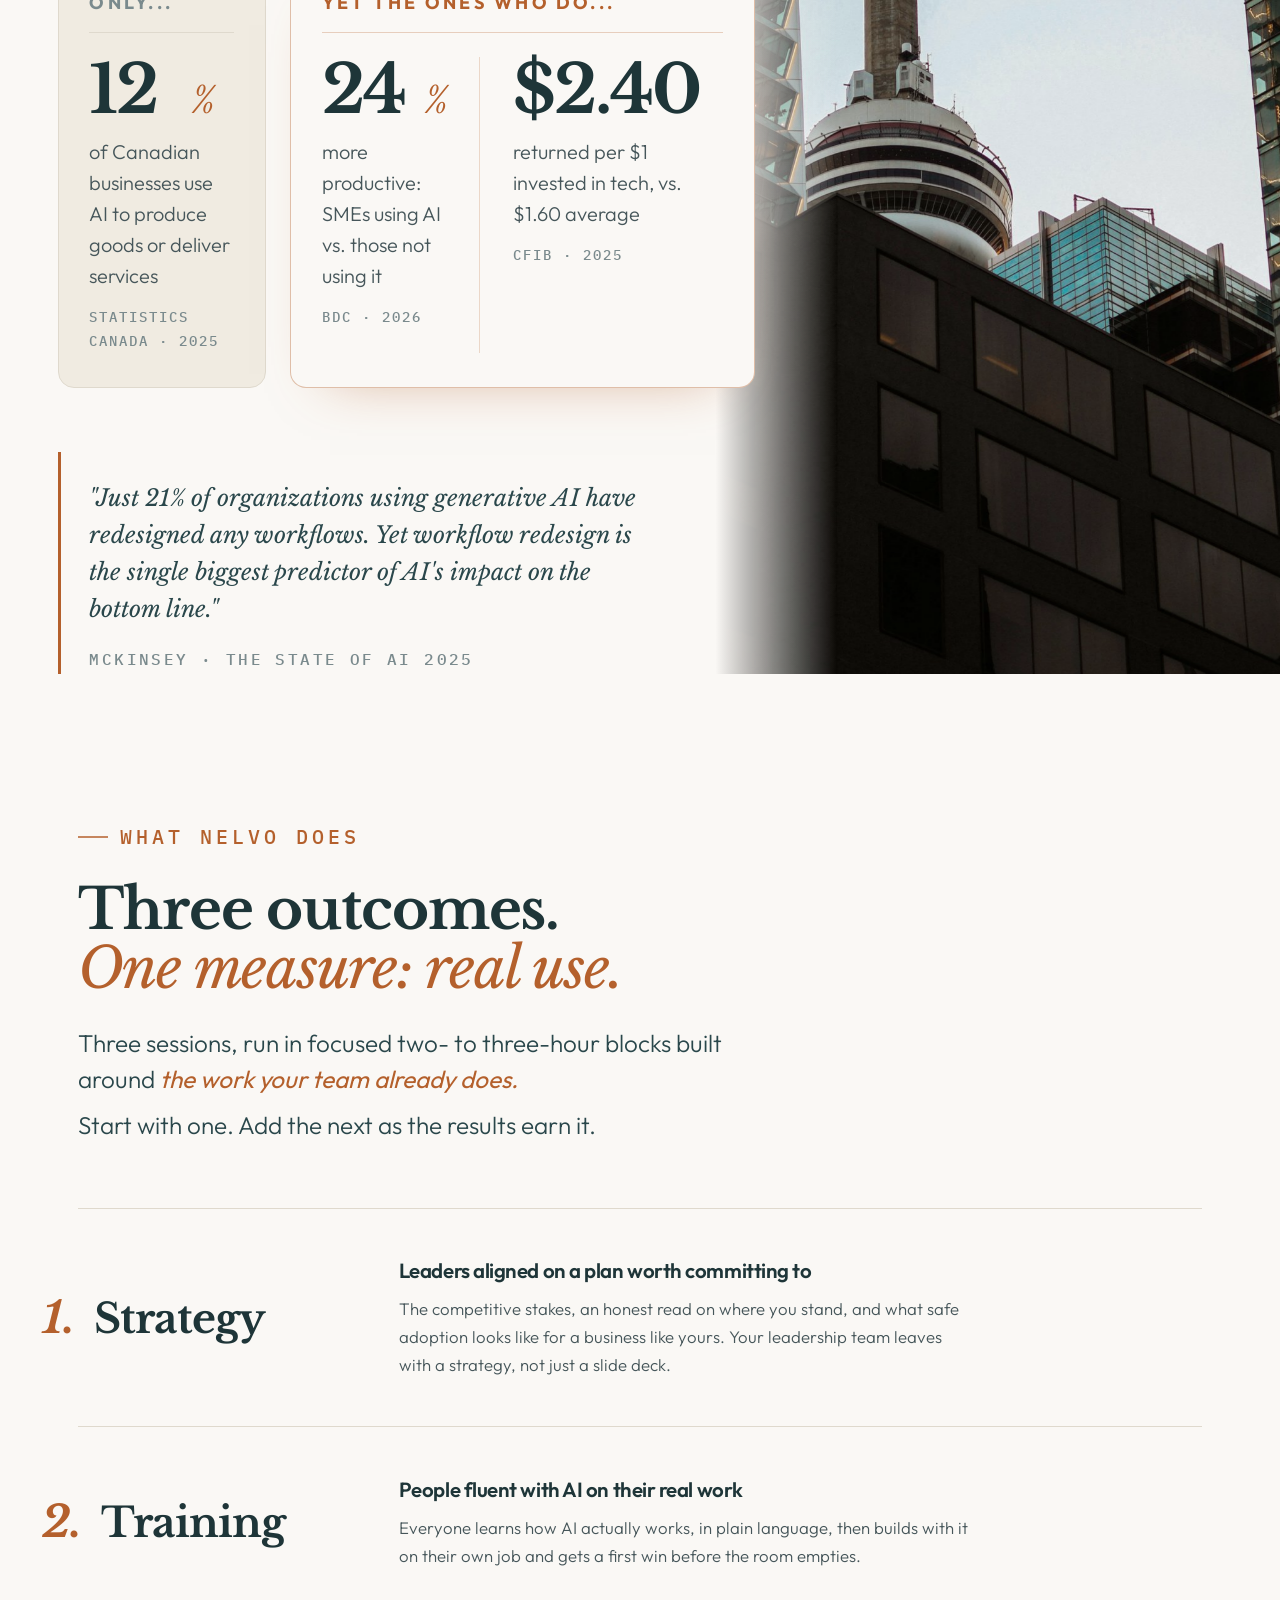
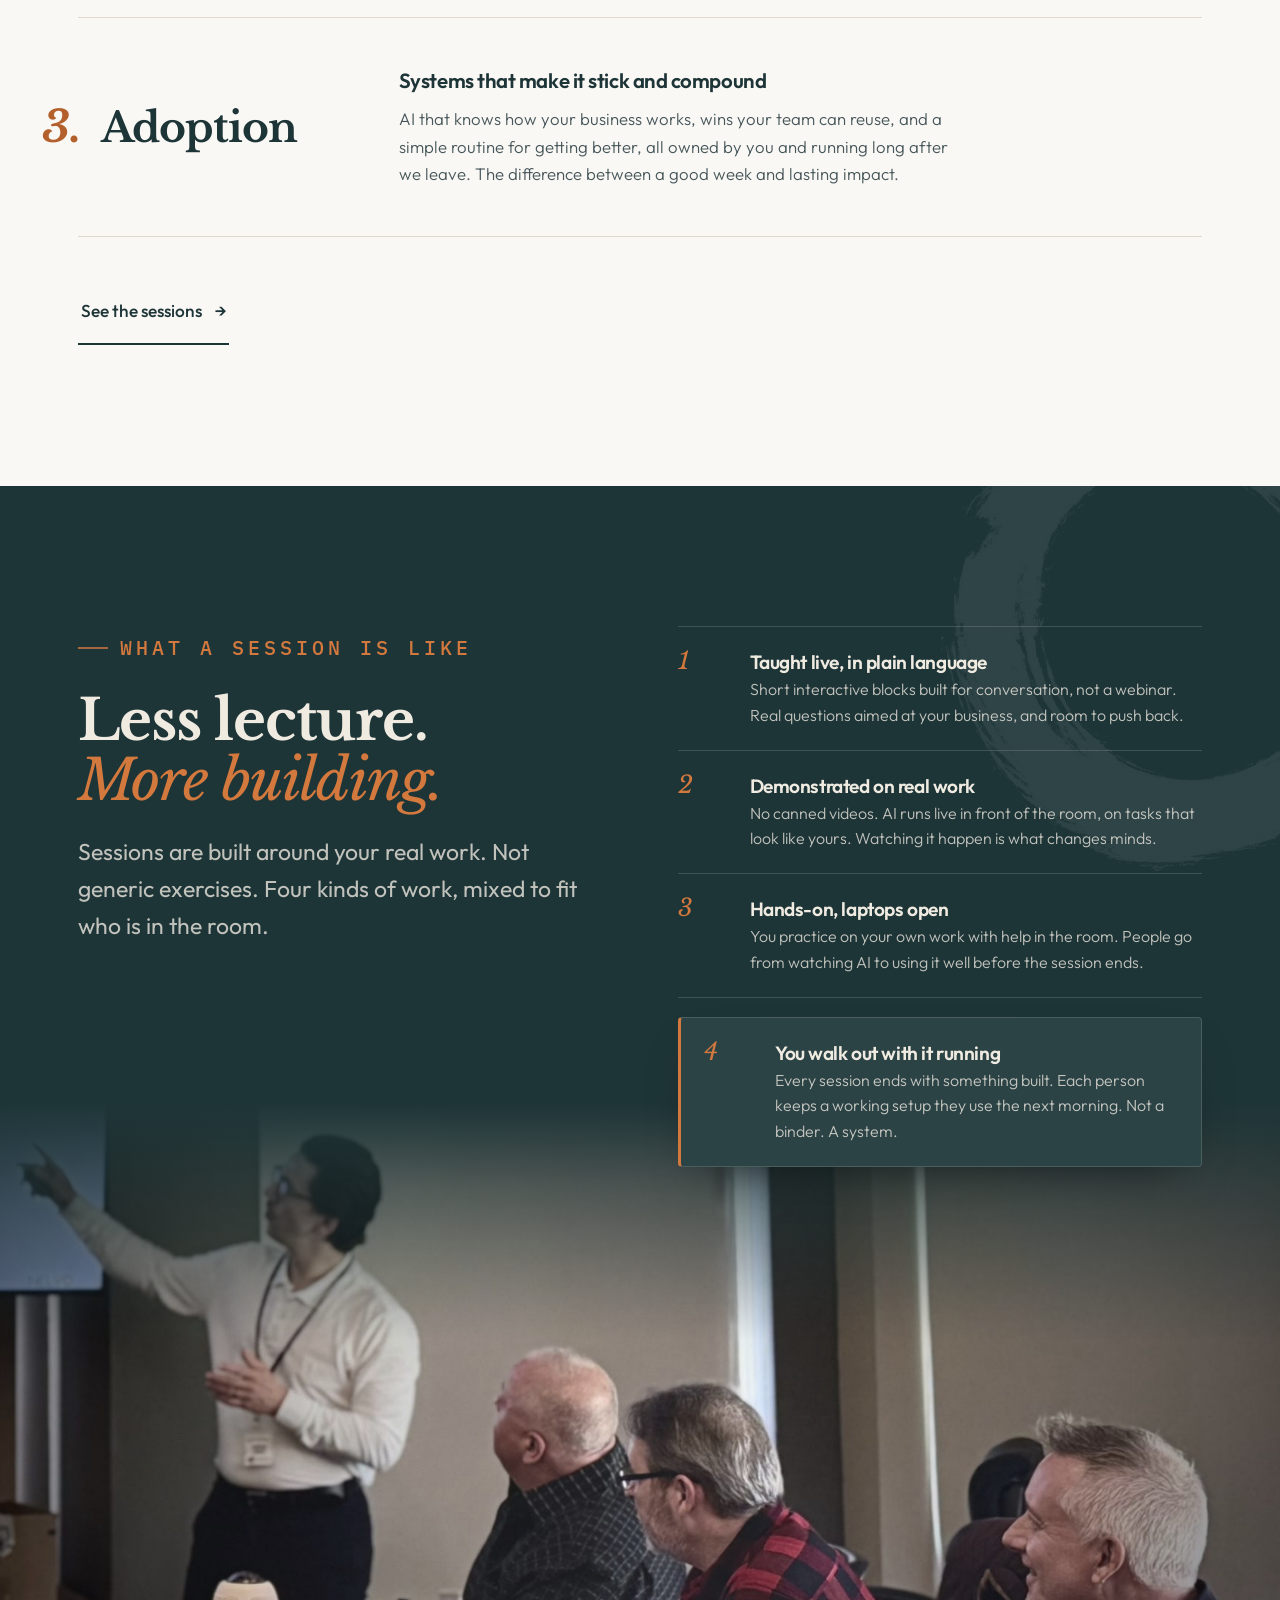
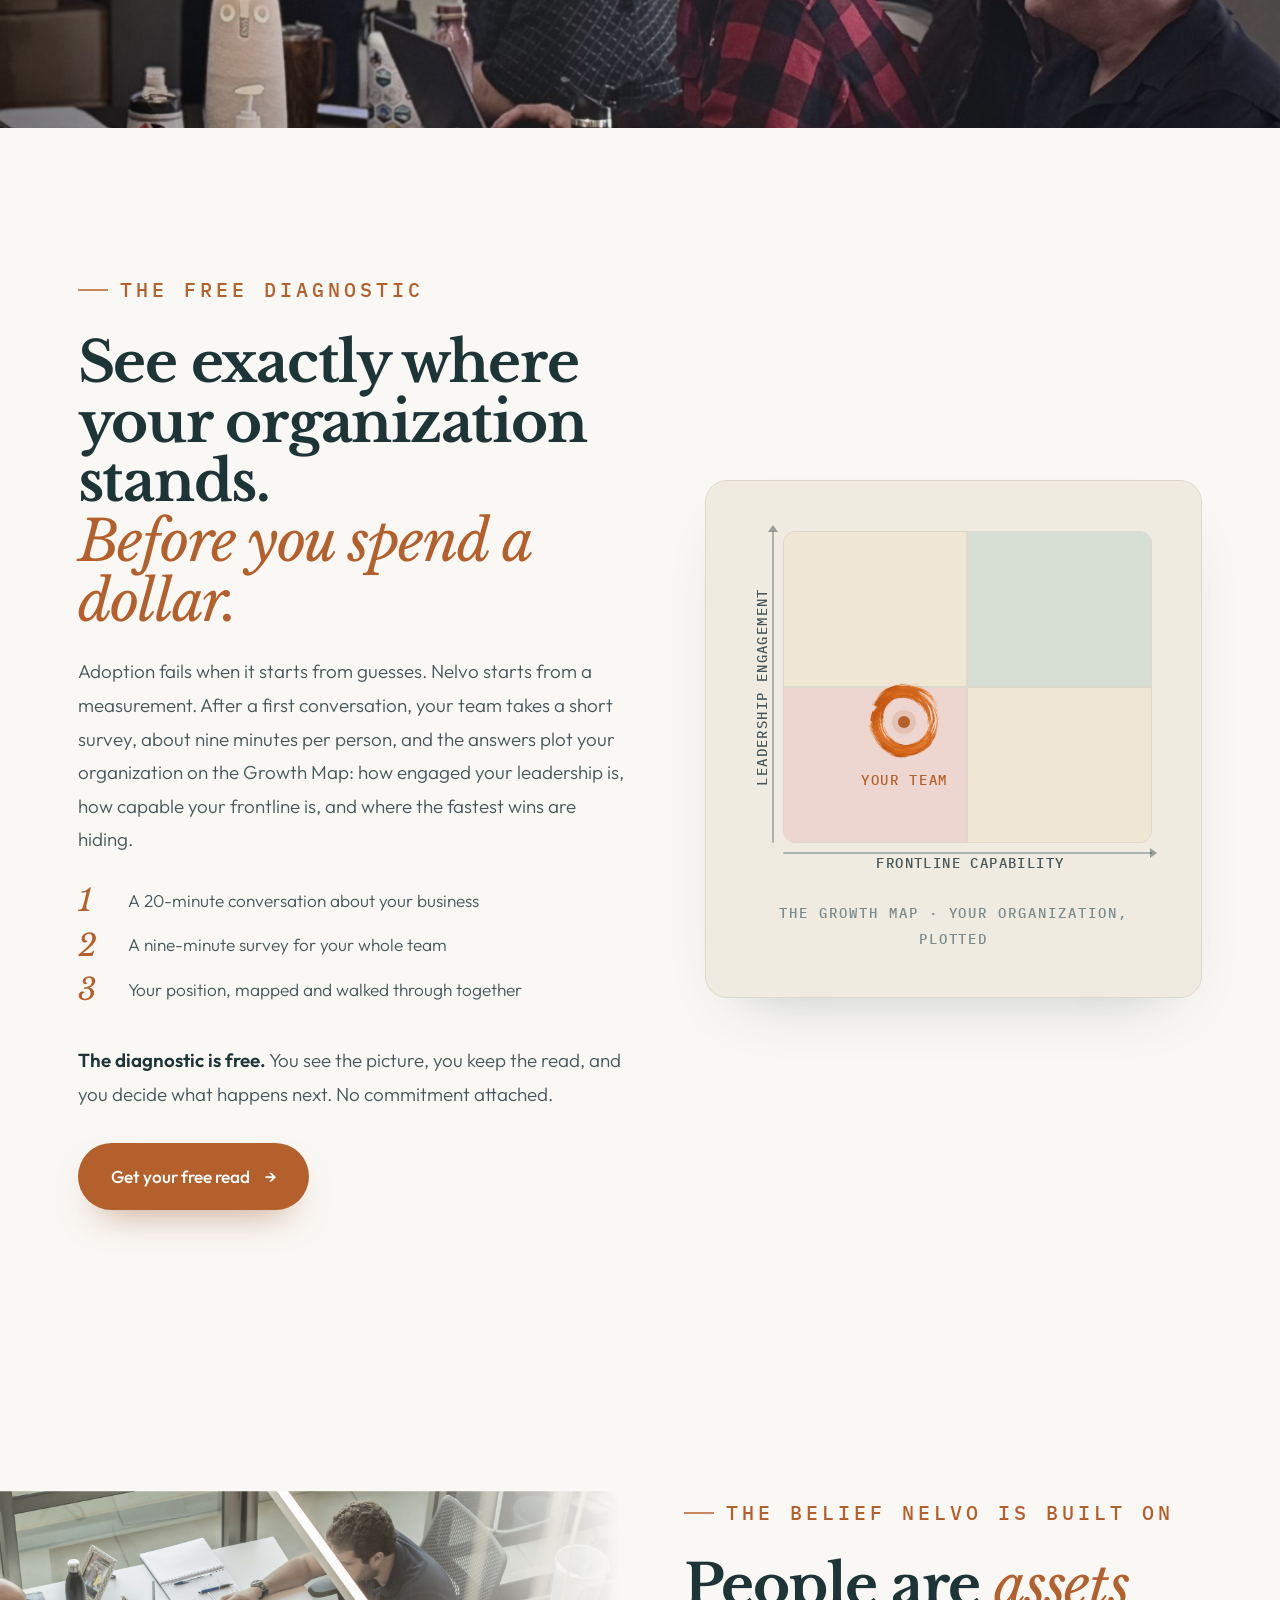
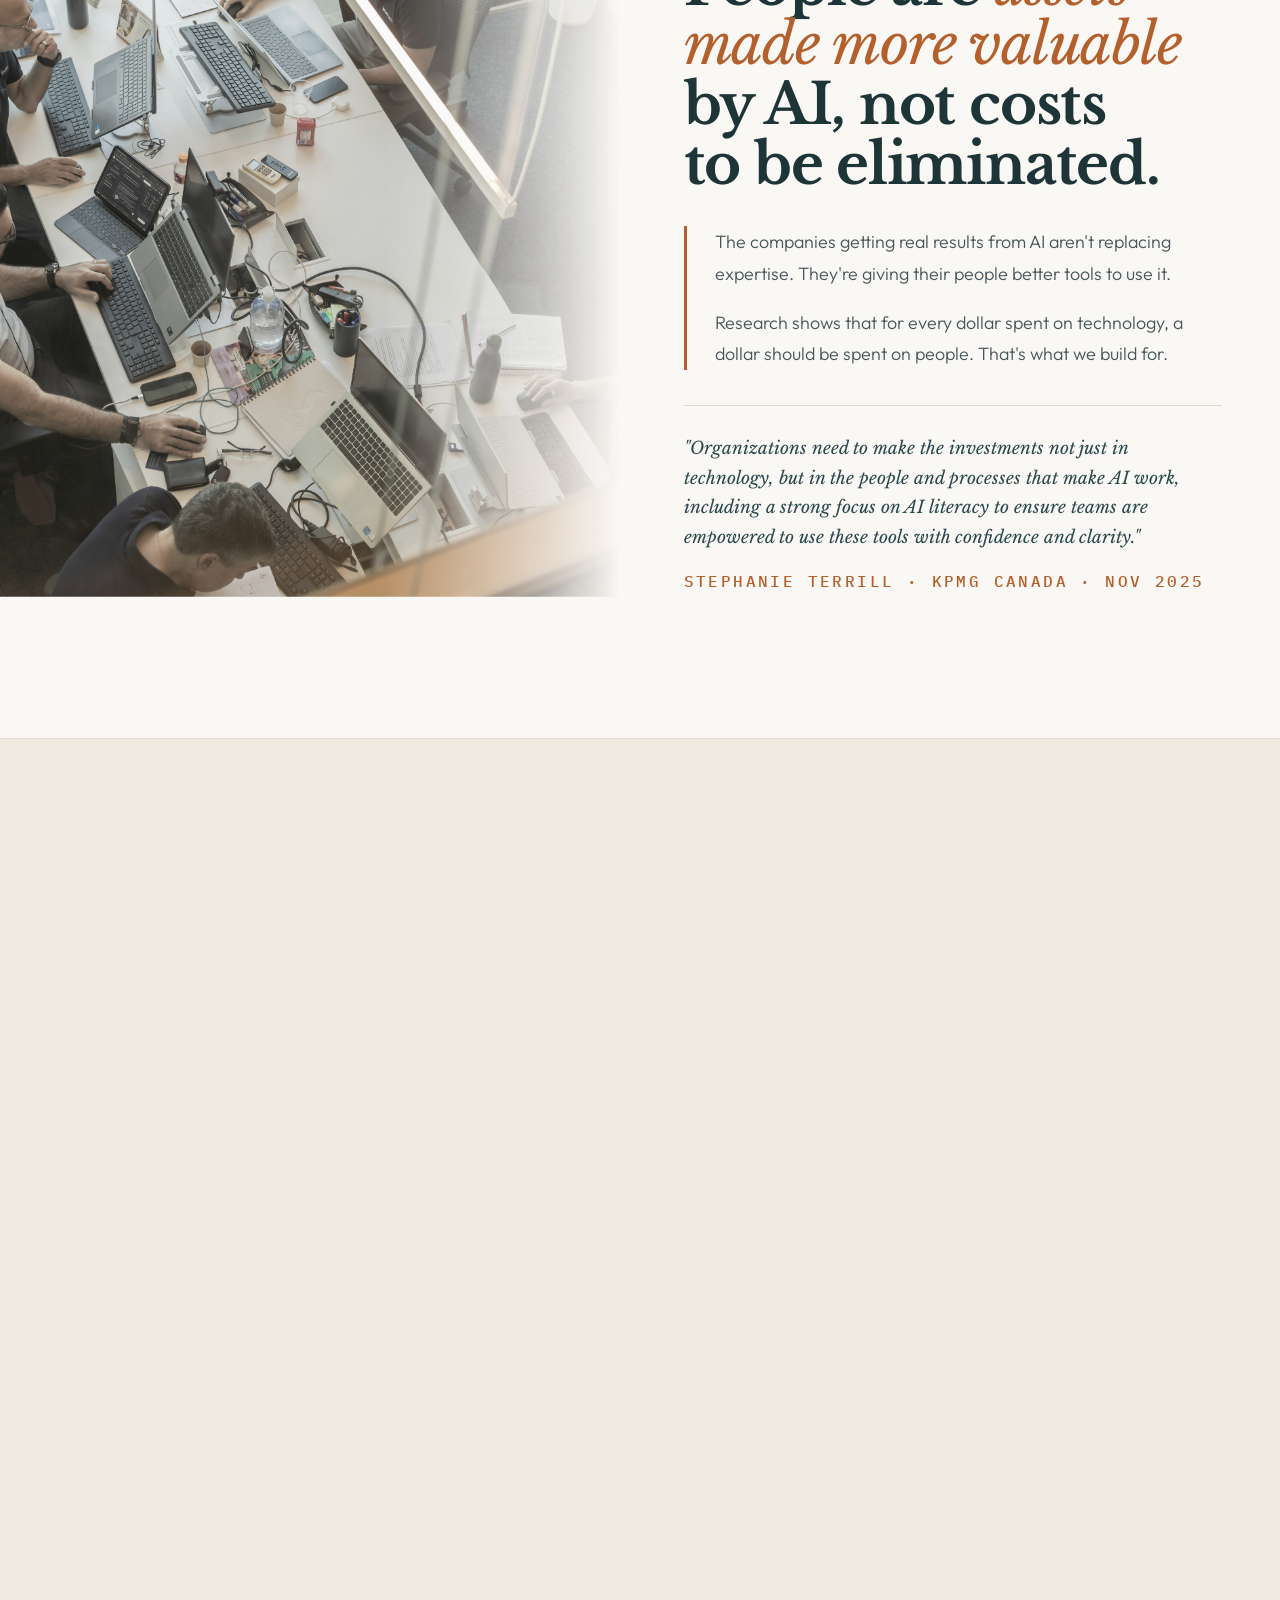
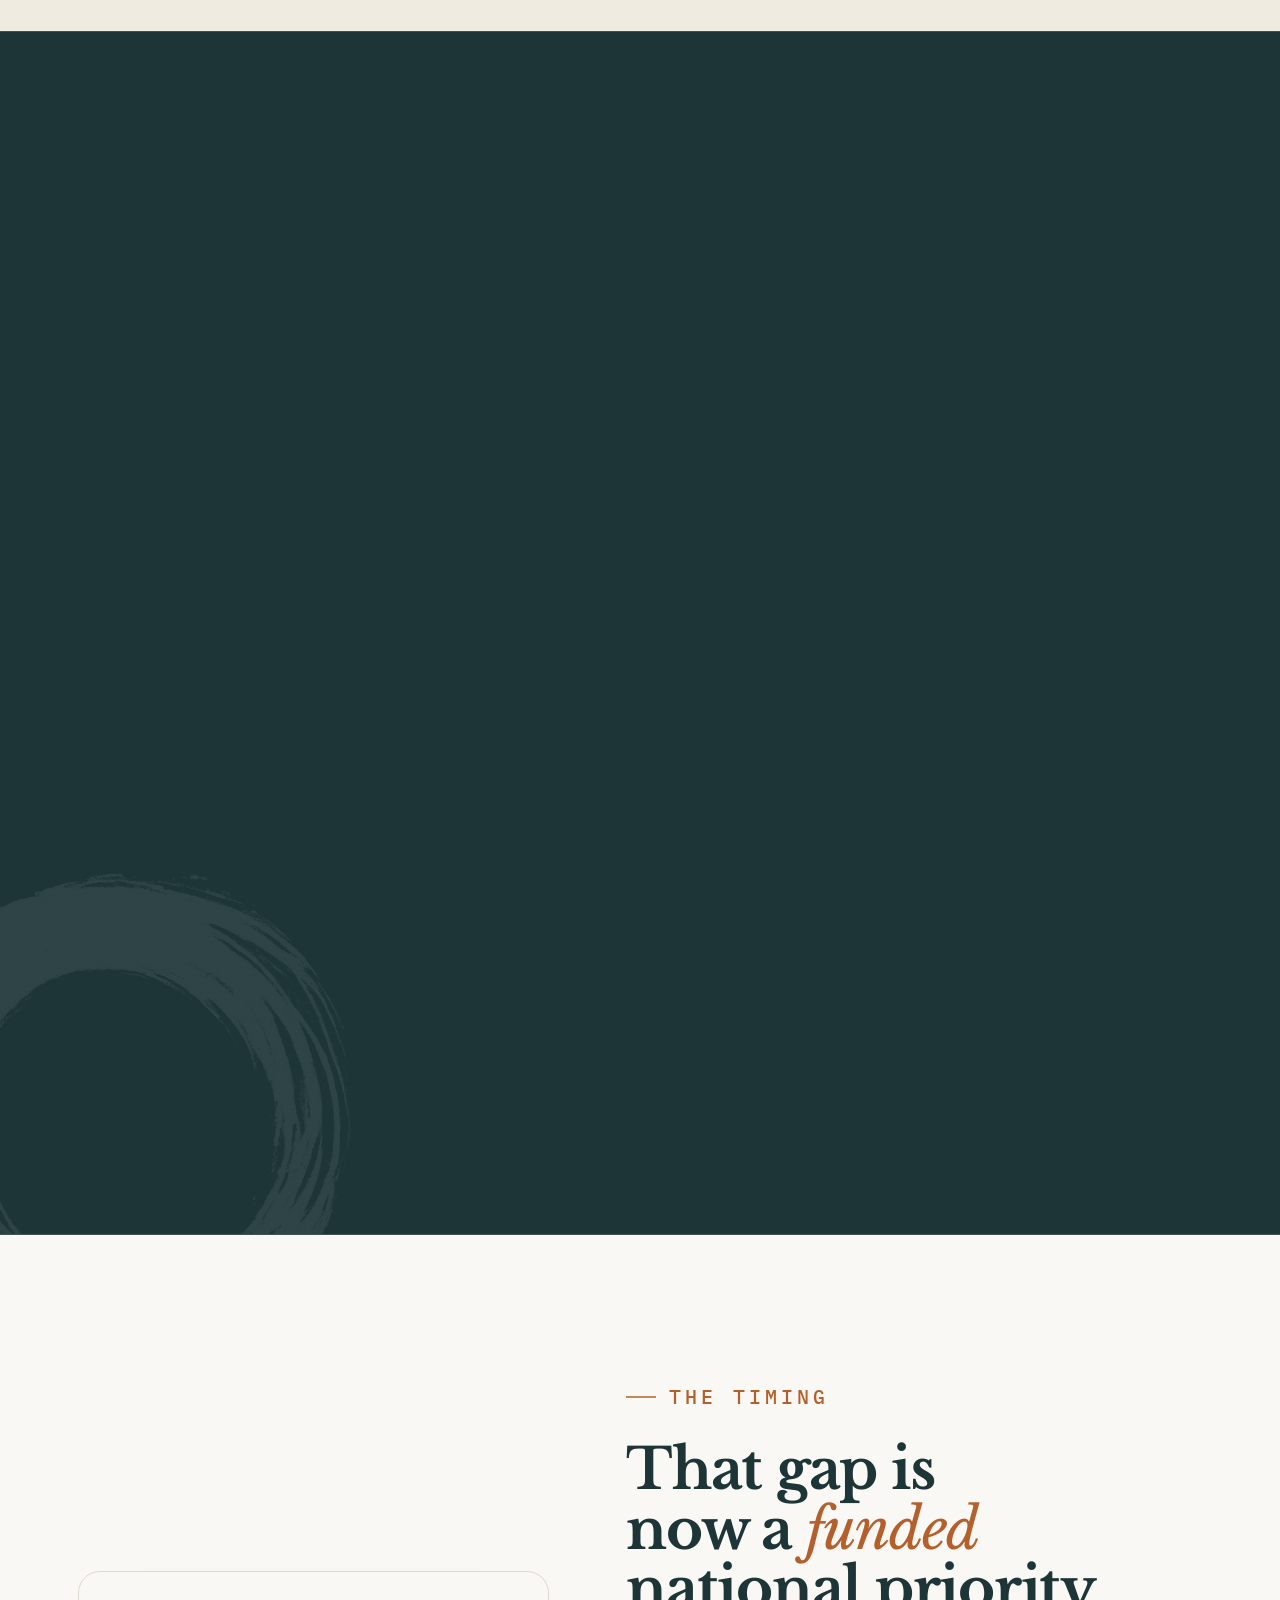
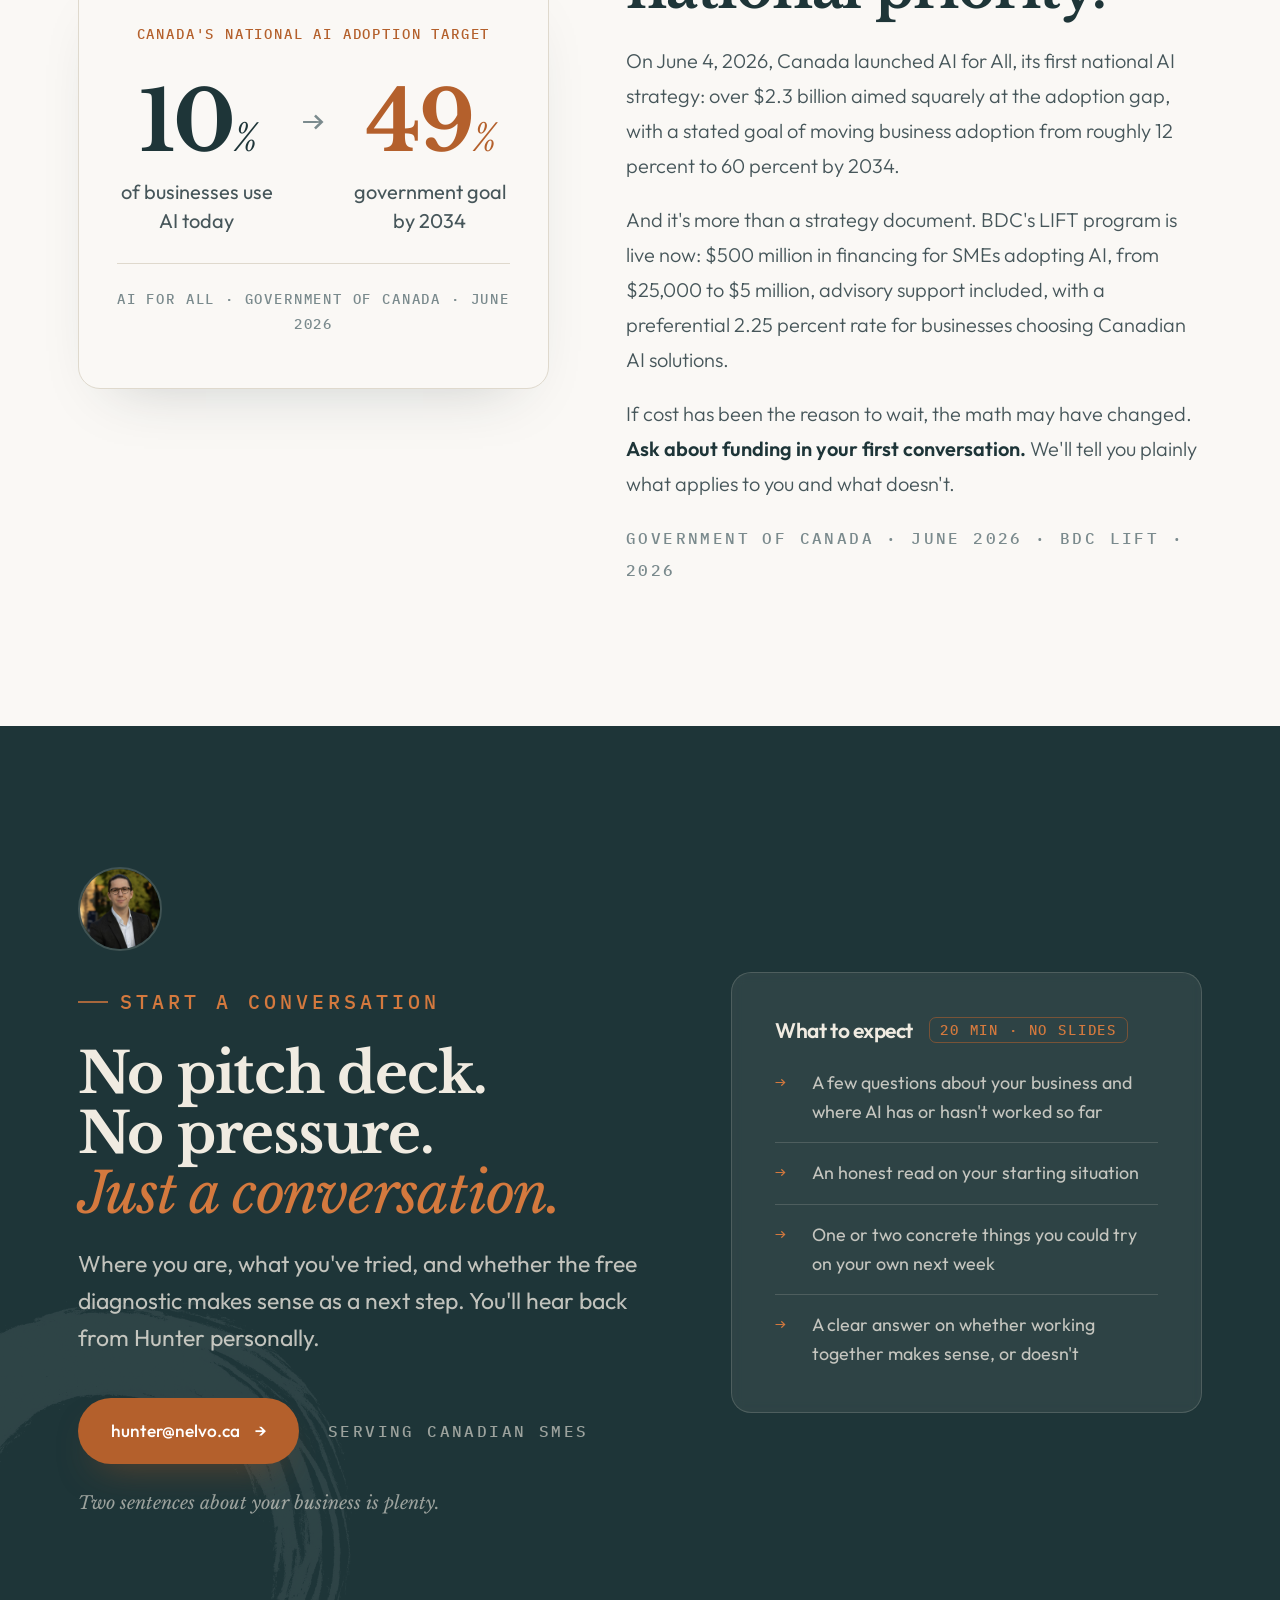
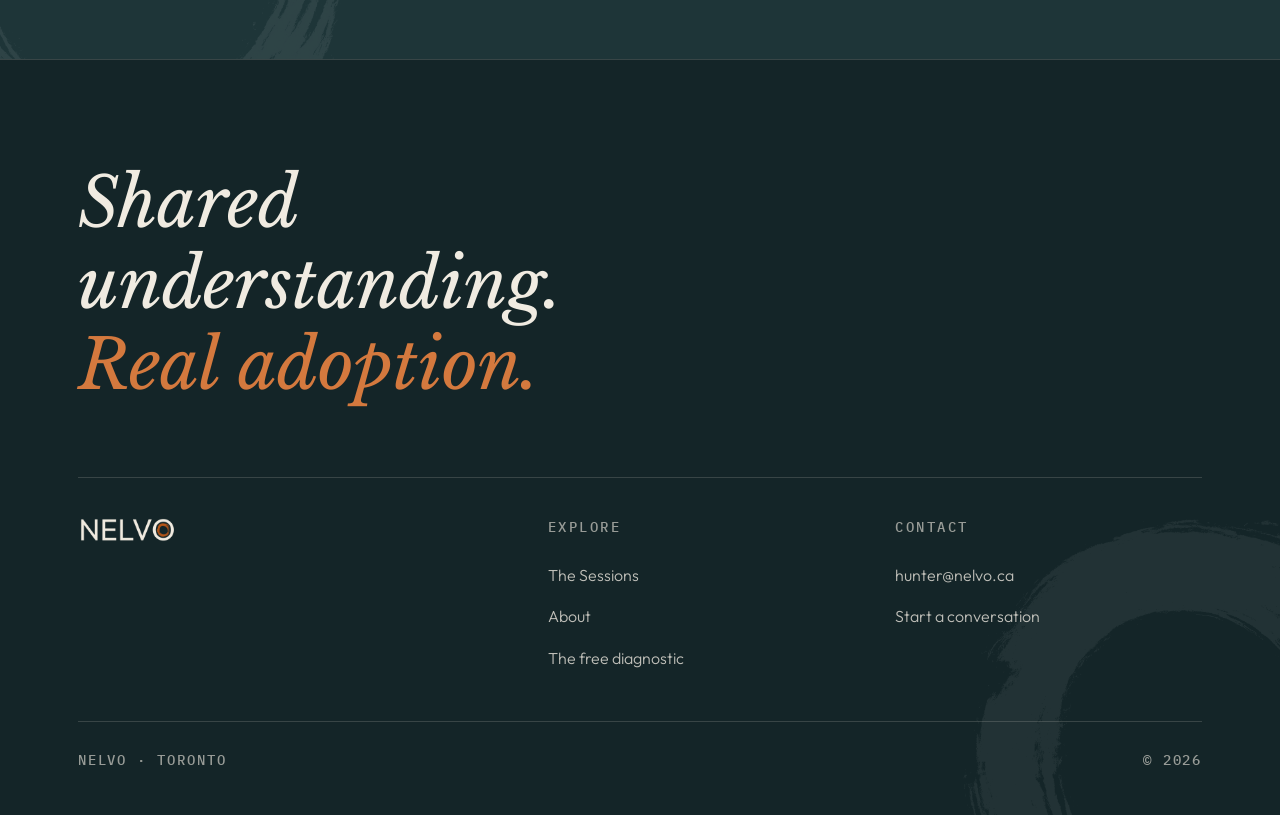
==== commit 70a6c6ca: "Add files via upload" ====
--- a/index.html
+++ b/index.html
@@ -4,11 +4,11 @@
 <meta charset="UTF-8">
 <title>Nelvo · AI Adoption for Canadian SMEs</title>
 <meta name="viewport" content="width=device-width, initial-scale=1">
-<meta name="description" content="Nelvo takes Canadian teams from using AI to having AI. Leaders aligned, people fluent, systems that stick. The first diagnostic is free.">
+<meta name="description" content="Nelvo turns Canadian teams that use AI into companies that have AI. Leaders aligned, people fluent, systems that stick. The first diagnostic is free.">
 <meta name="theme-color" content="#FAF8F5">
 <meta property="og:type" content="website">
 <meta property="og:title" content="Nelvo · AI Adoption for Canadian SMEs">
-<meta property="og:description" content="Your team can't adopt what they don't understand. Nelvo takes teams from using AI to having AI.">
+<meta property="og:description" content="Your team can't adopt what they don't understand. Nelvo turns teams that use AI into companies that have AI.">
 <meta property="og:url" content="https://nelvo.ca">
 <meta property="og:site_name" content="Nelvo">
 <meta property="og:image" content="https://nelvo.ca/resources/og-image.png">
@@ -48,7 +48,7 @@
   <div class="wrap">
     <span class="eyebrow">AI adoption for Canadian SMEs</span>
     <h1 class="h1"><span class="hl"><span class="hl-in">Your team <em>can't adopt</em></span></span><span class="hl"><span class="hl-in">what they <em>don't understand.</em></span></span></h1>
-    <p class="lede lede-lead">Nelvo takes teams from simply using AI to <em>having AI</em>.</p>
+    <p class="lede lede-lead">Nelvo turns teams that use AI into <em>companies that have AI</em>.</p>
     <ul class="hero-points">
       <li>Leaders aligned on a real strategy.</li>
       <li>People fluent on their actual work.</li>
--- a/style.css
+++ b/style.css
@@ -733,7 +733,7 @@
   .whynow { display: flex; flex-direction: column; padding-left: var(--gut); padding-right: var(--gut); gap: 2.6rem; }
   .whynow-text { display: contents; }
   .whynow .gap-head { order: 1; margin-bottom: 0; }
-  .whynow-photo { order: 2; min-height: 300px; margin: 0 calc(-1 * var(--gut)); -webkit-mask-image: linear-gradient(to bottom, transparent 0%, rgba(0,0,0,1) 16%, rgba(0,0,0,1) 82%, transparent 100%); mask-image: linear-gradient(to bottom, transparent 0%, rgba(0,0,0,1) 16%, rgba(0,0,0,1) 82%, transparent 100%); }
+  .whynow-photo { order: 2; min-height: 300px; margin: 0 calc(-1 * var(--gut)); -webkit-mask-image: linear-gradient(to bottom, transparent 0%, rgba(0,0,0,0.2) 4%, rgba(0,0,0,0.6) 8%, rgba(0,0,0,0.9) 12%, rgba(0,0,0,1) 15%, rgba(0,0,0,1) 85%, rgba(0,0,0,0.9) 88%, rgba(0,0,0,0.6) 92%, rgba(0,0,0,0.2) 96%, transparent 100%); mask-image: linear-gradient(to bottom, transparent 0%, rgba(0,0,0,0.2) 4%, rgba(0,0,0,0.6) 8%, rgba(0,0,0,0.9) 12%, rgba(0,0,0,1) 15%, rgba(0,0,0,1) 85%, rgba(0,0,0,0.9) 88%, rgba(0,0,0,0.6) 92%, rgba(0,0,0,0.2) 96%, transparent 100%); }
   .whynow .stats { order: 3; margin-right: 0; }
   .whynow .gap-quote { order: 4; }
   .whynow-photo::before { display: none; }
@@ -743,8 +743,15 @@
   .outcome-body { max-width: none; }
   .outcome .arr { display: none; }
   .room-grid, .diag-grid, .belief-grid, .fund-grid, .cta-grid, .ahero, .first-step { grid-template-columns: 1fr; }
-  .ahero .portrait { order: 2; }
-  .ahero > div:not(.portrait) { order: 1; }
+  /* mobile: slot the portrait between the heading and the bio */
+  .ahero { gap: 1.4rem; }
+  .ahero > div:not(.portrait) { display: contents; }
+  .ahero .eyebrow { order: 1; }
+  .ahero .h1 { order: 2; }
+  .ahero .portrait { order: 3; }
+  .ahero .lede { order: 4; }
+  .ahero .facts { order: 5; }
+  .ahero .creds { order: 6; }
   .room-grid { margin-bottom: clamp(2rem, 6vw, 3rem); }
   .belief-grid { padding-left: var(--gut); padding-right: var(--gut); gap: 2.6rem; }
   .belief-fig { min-height: 300px; margin: 0 calc(-1 * var(--gut)); }
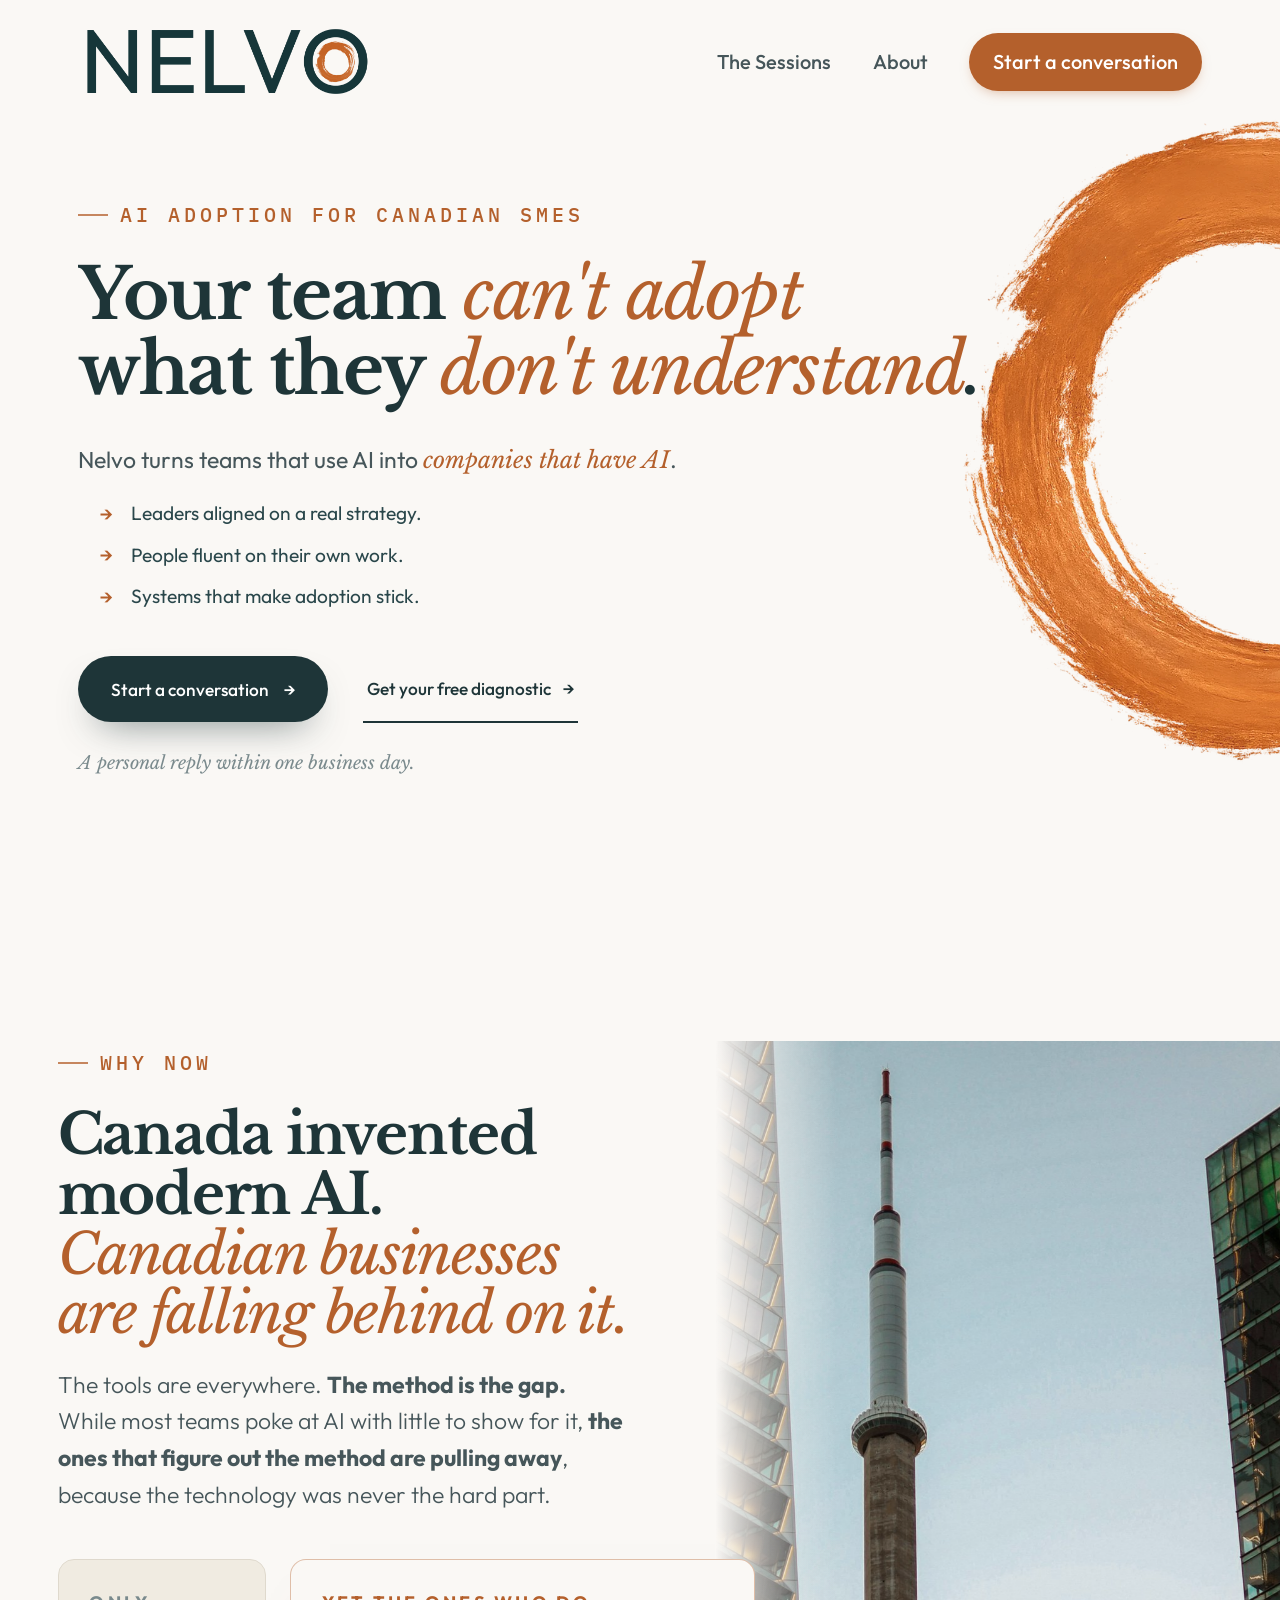
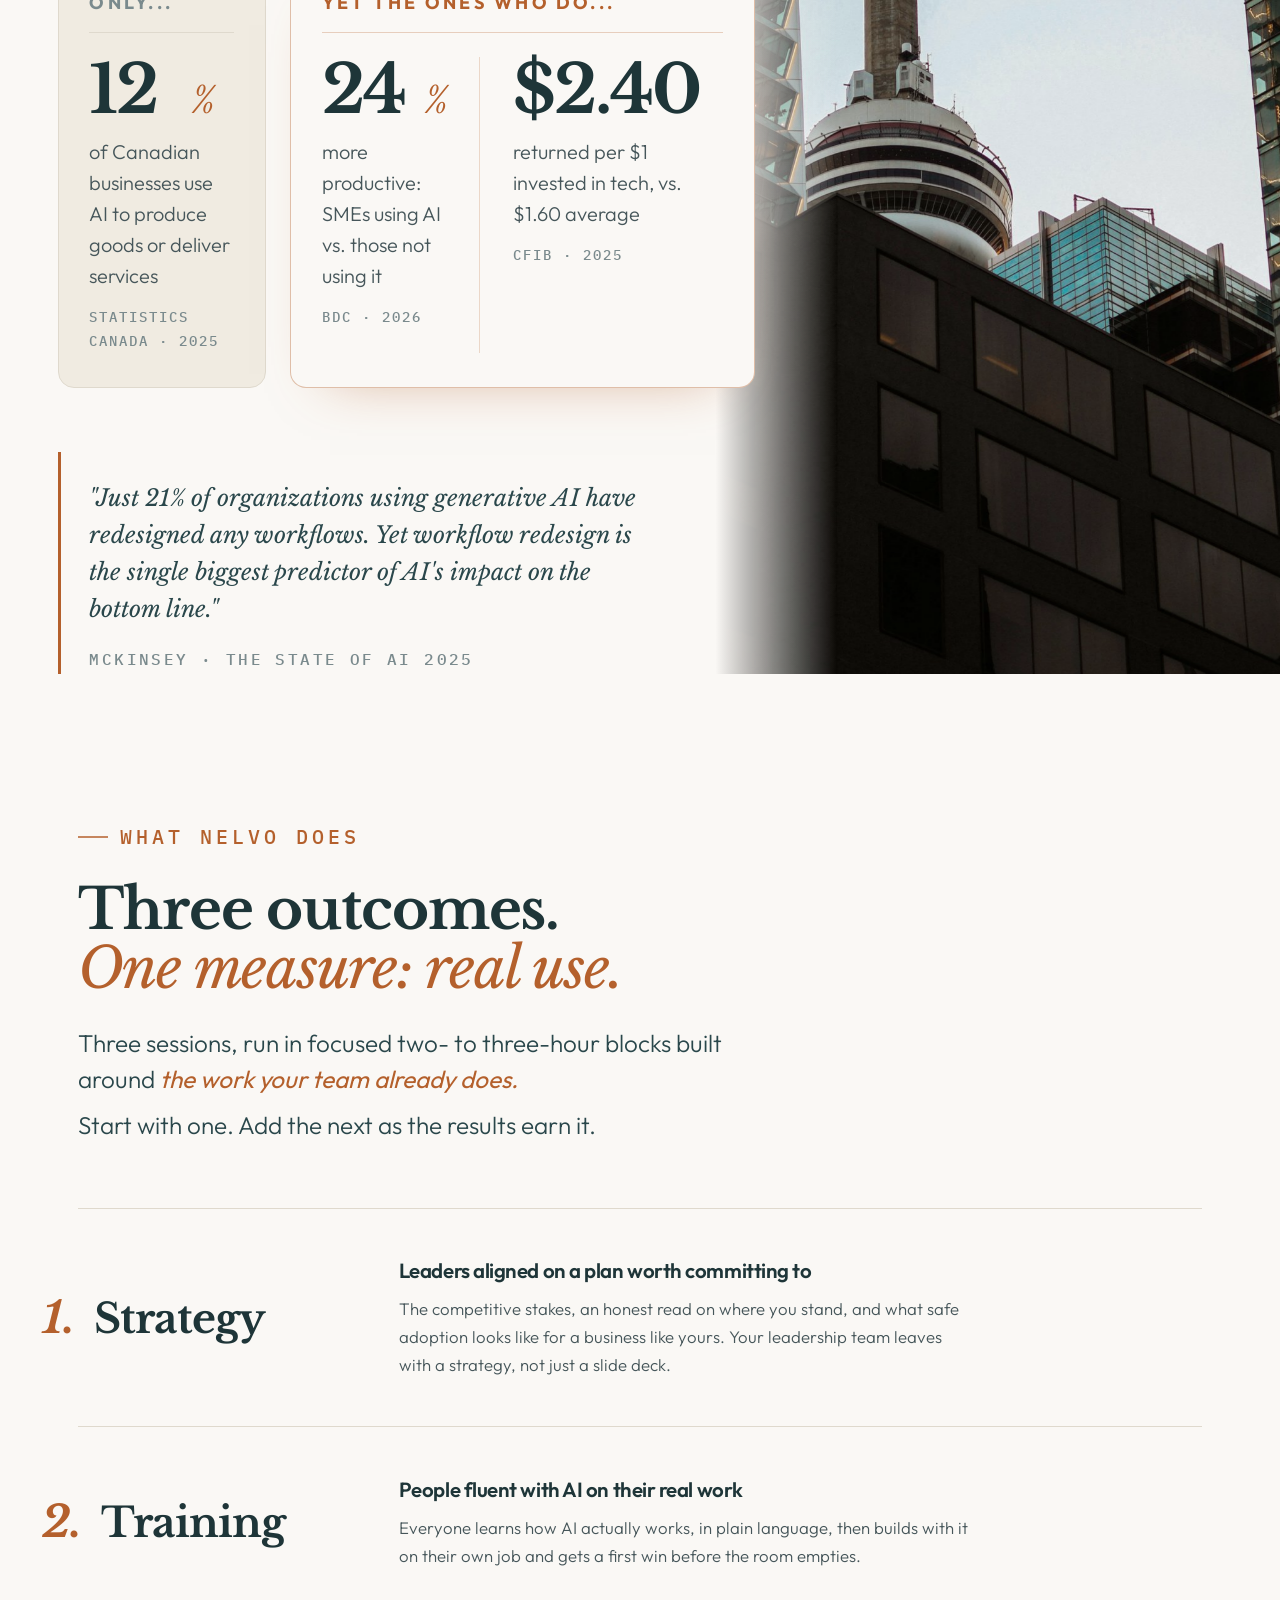
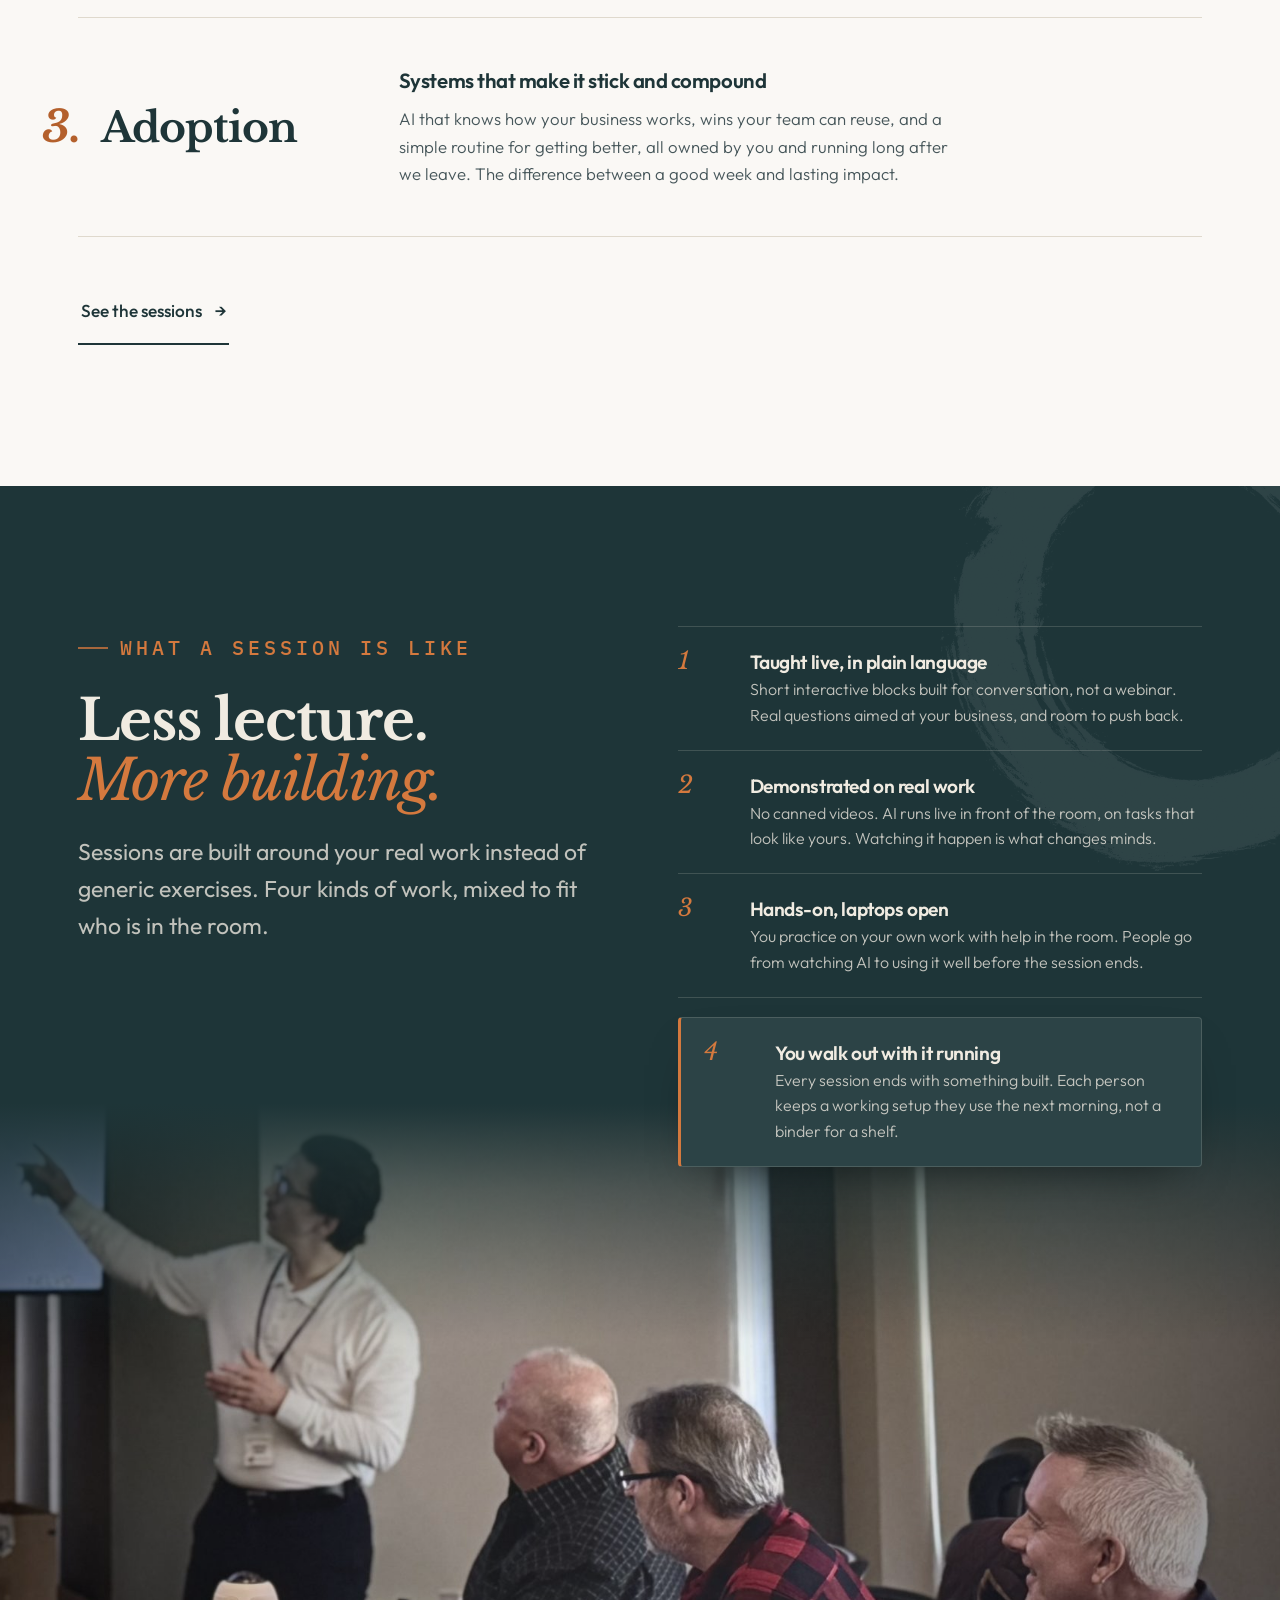
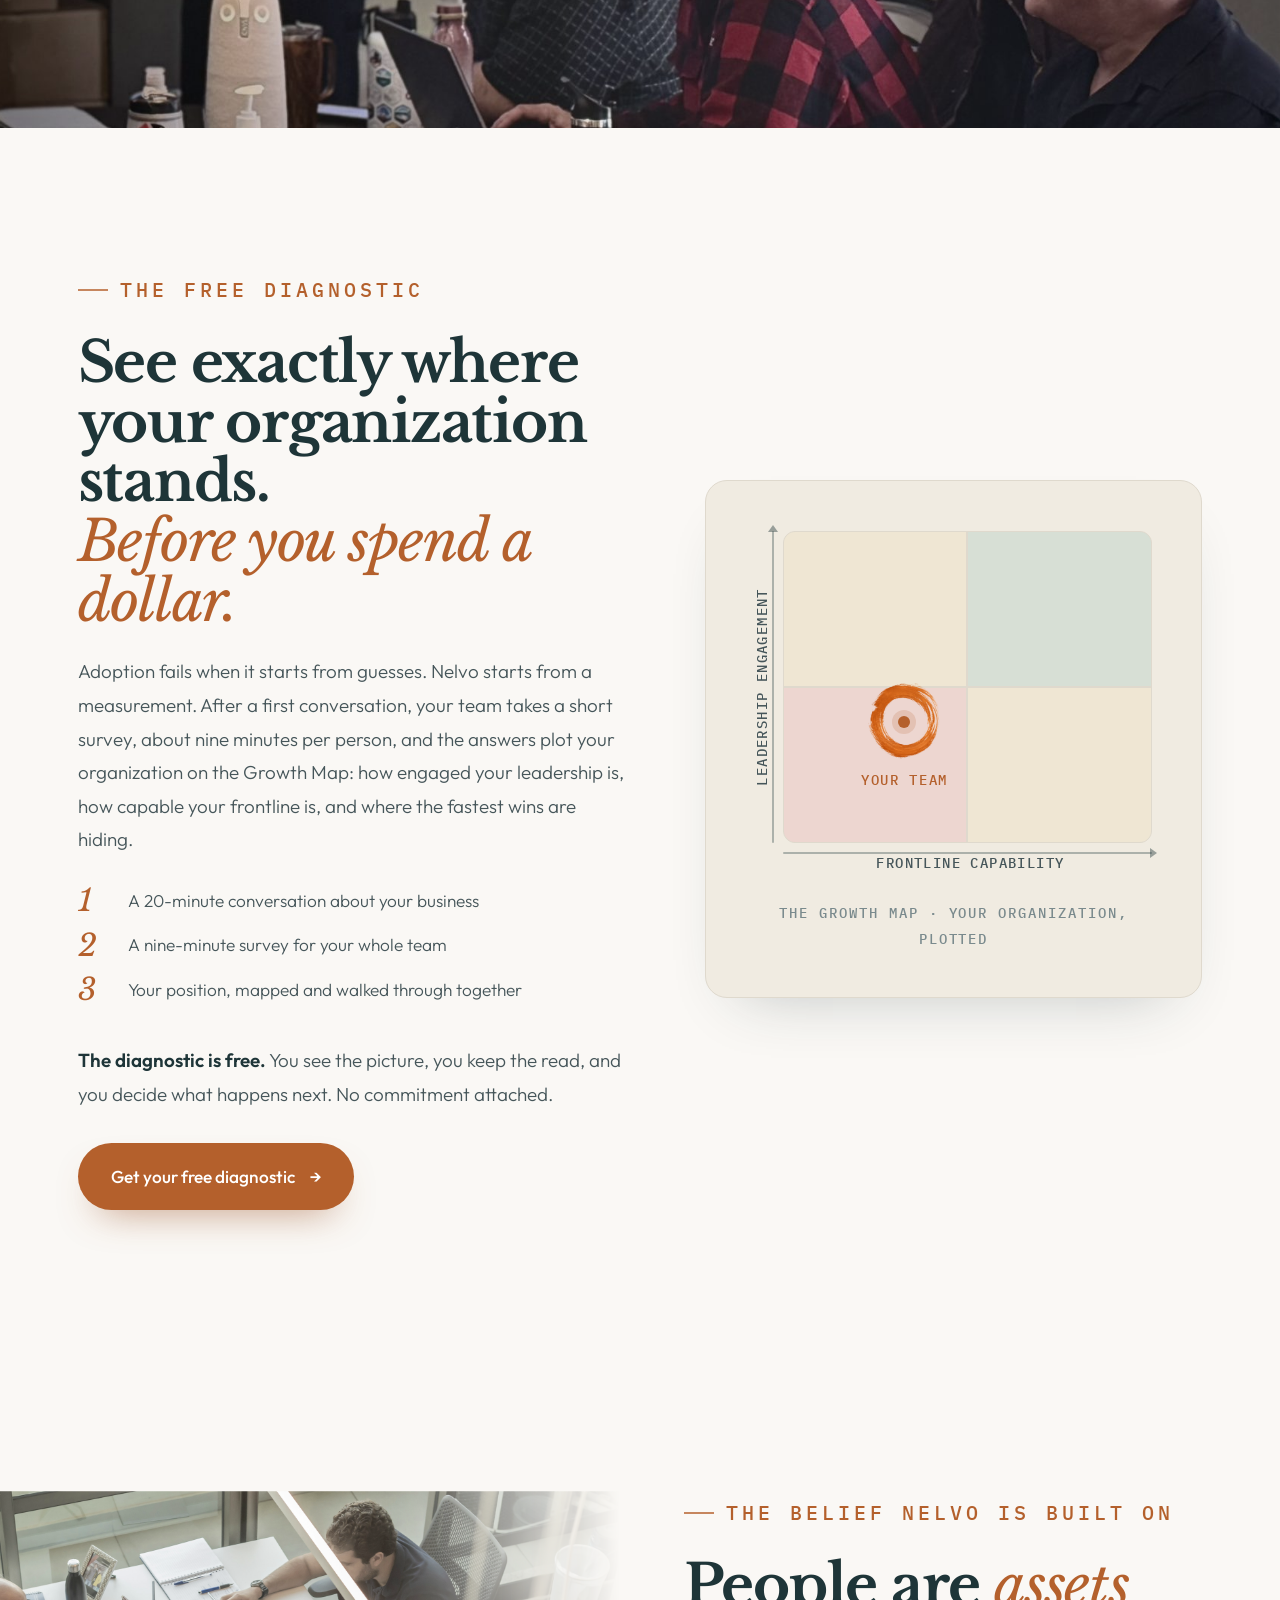
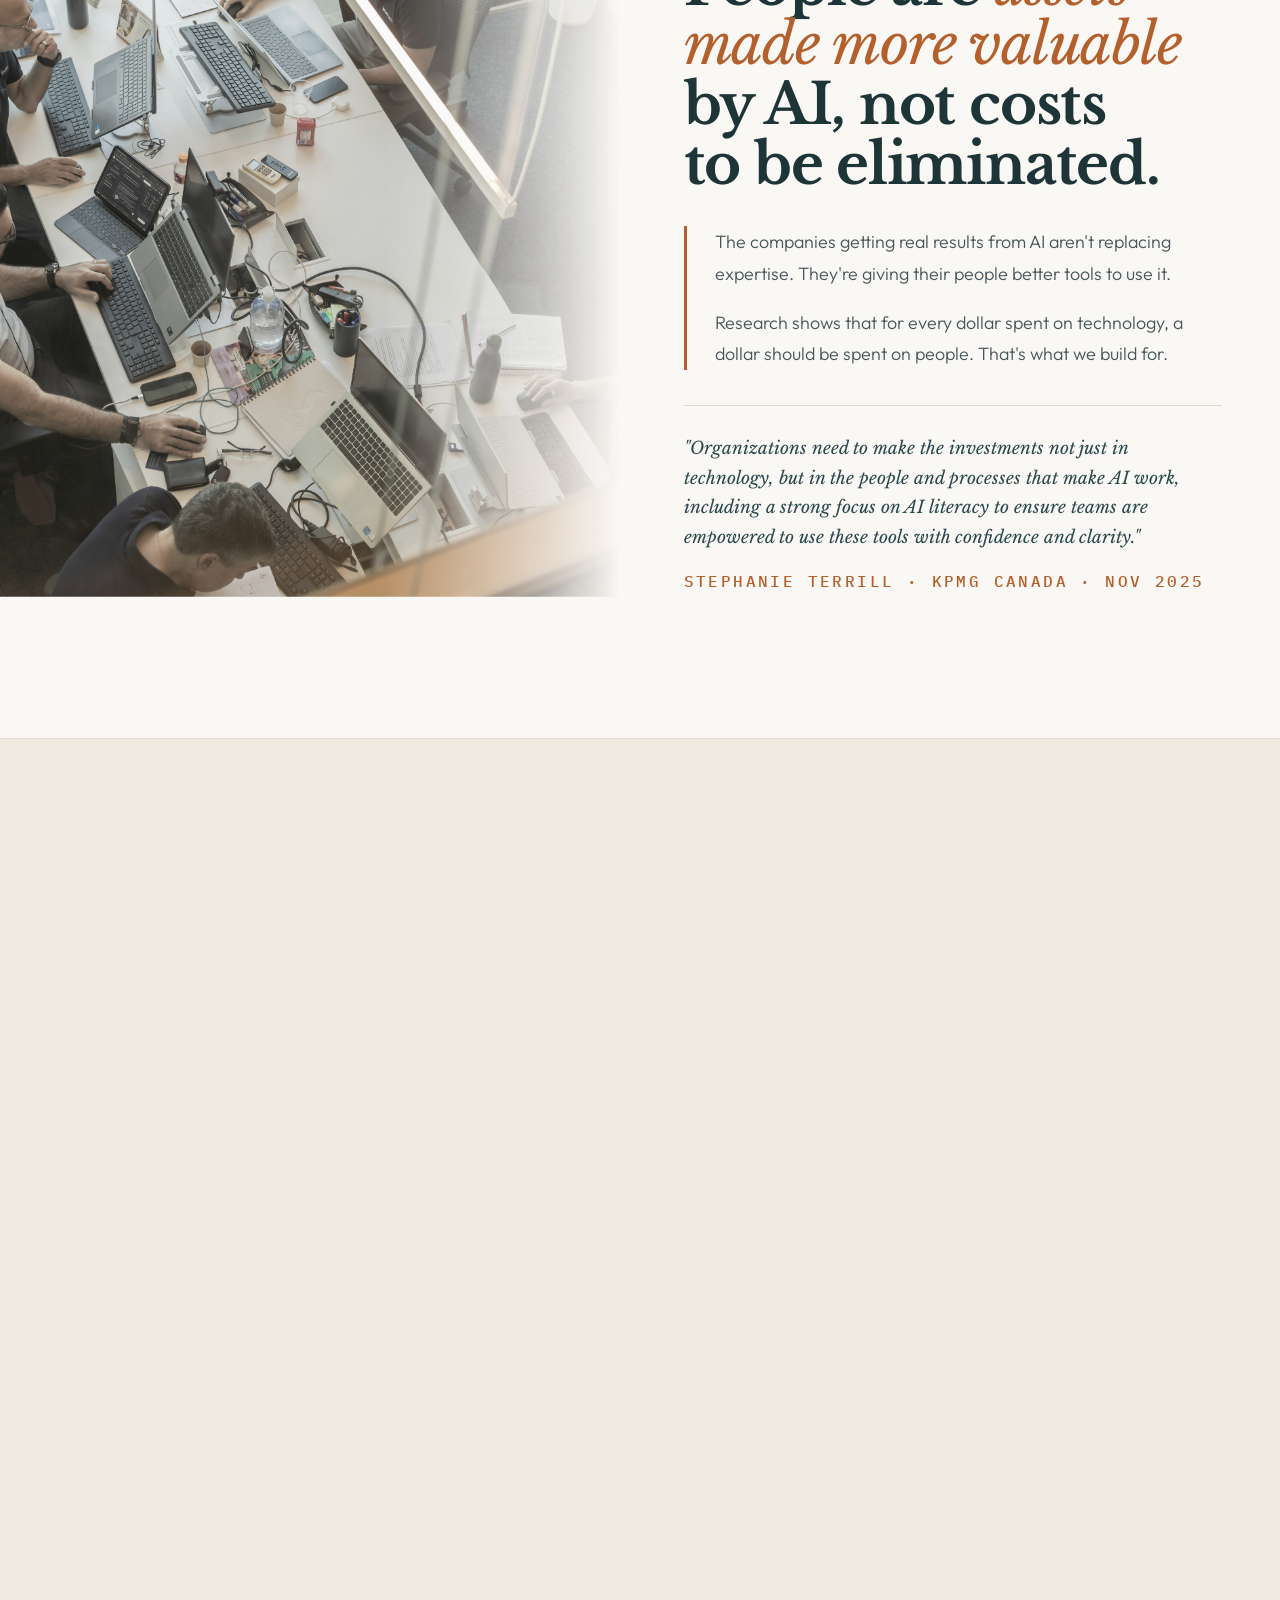
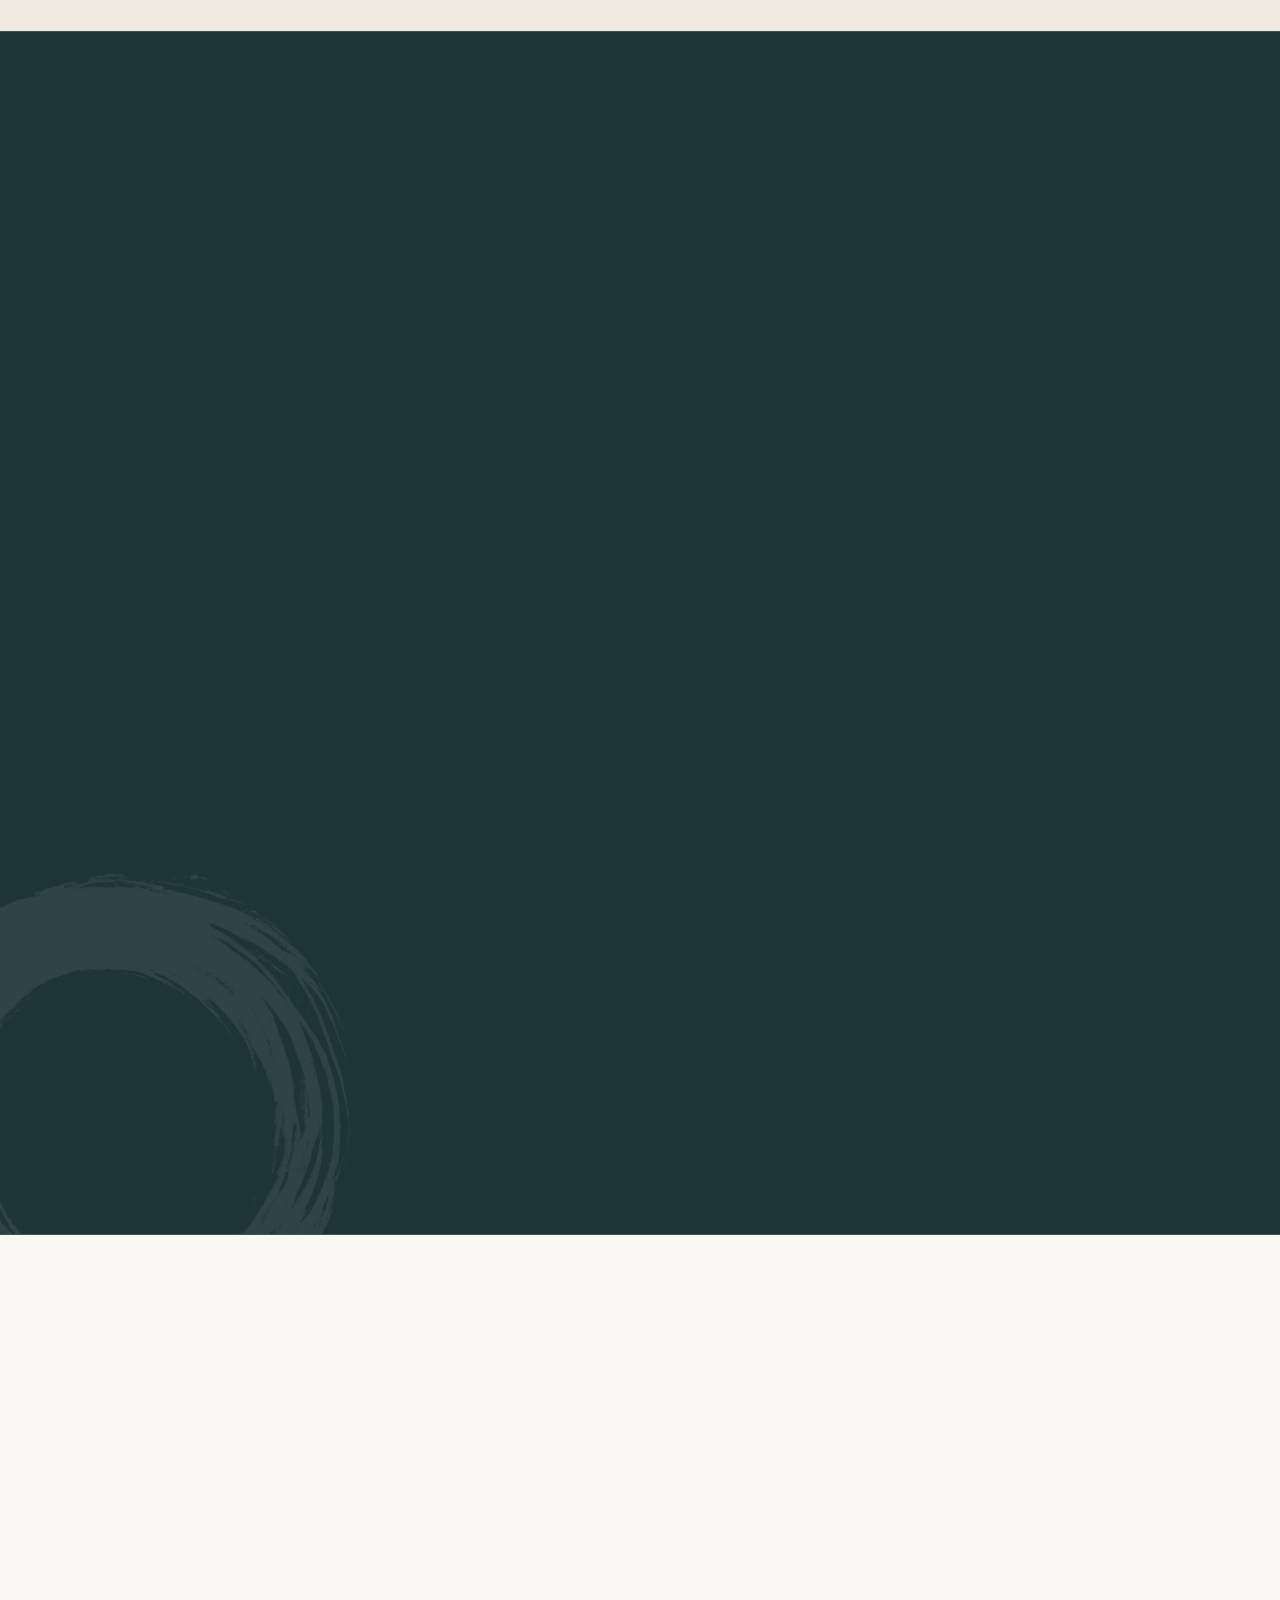
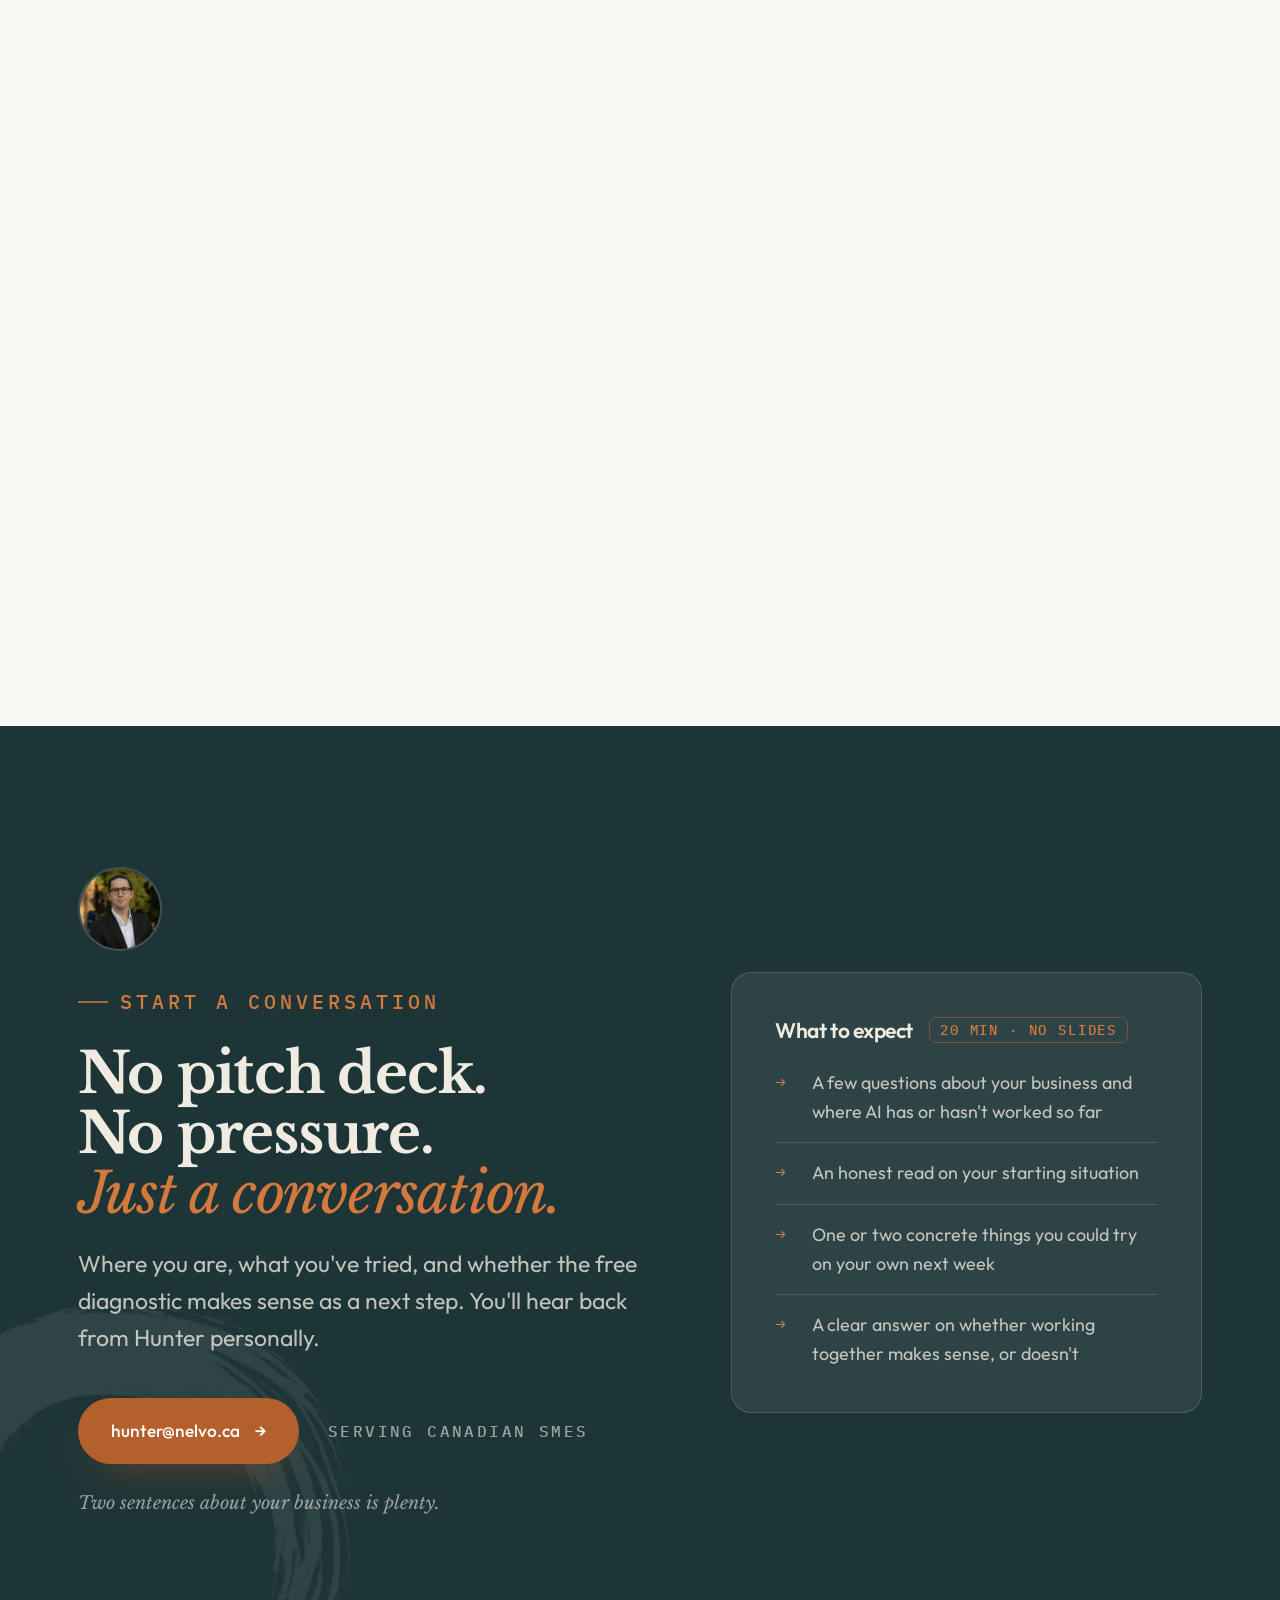
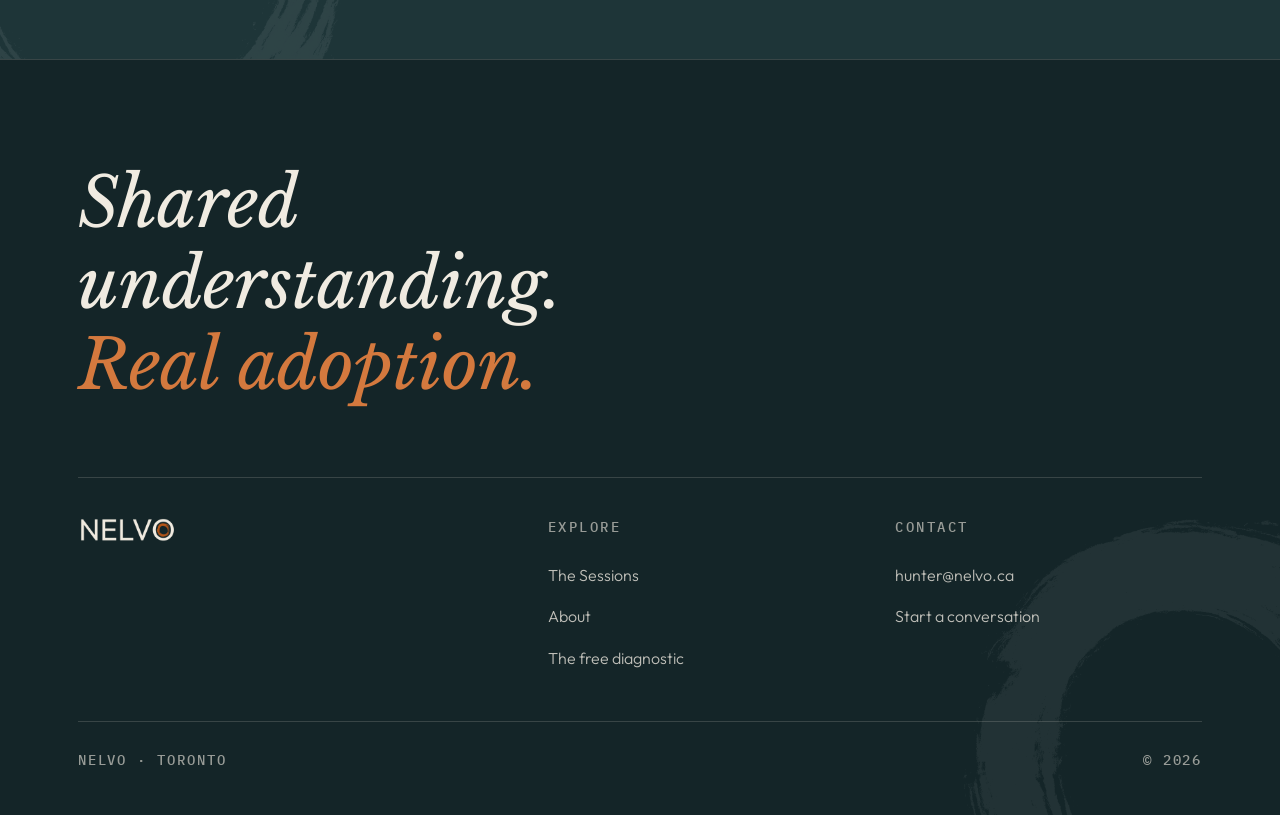
==== commit 32dcfd63: "Add files via upload" ====
--- a/index.html
+++ b/index.html
@@ -51,12 +51,12 @@
     <p class="lede lede-lead">Nelvo turns teams that use AI into <em>companies that have AI</em>.</p>
     <ul class="hero-points">
       <li>Leaders aligned on a real strategy.</li>
-      <li>People fluent on their actual work.</li>
+      <li>People fluent on their own work.</li>
       <li>Systems that make adoption stick.</li>
     </ul>
     <div class="hero-ctas">
       <a href="#contact" class="btn btn-ink">Start a conversation <span class="arr">→</span></a>
-      <a href="#diagnostic" class="btn-ghost">Get your free read <span class="arr">→</span></a>
+      <a href="#diagnostic" class="btn-ghost">Get your free diagnostic <span class="arr">→</span></a>
     </div>
     <span class="hero-note serif-note">A personal reply within one business day.</span>
   </div>
@@ -167,7 +167,7 @@
     <div class="room-copy rv">
       <span class="eyebrow">What a session is like</span>
       <h2 class="h2">Less lecture. <em>More building.</em></h2>
-      <p class="lede">Sessions are built around your real work. Not generic exercises. Four kinds of work, mixed to fit who is in the room.</p>
+      <p class="lede">Sessions are built around your real work instead of generic exercises. Four kinds of work, mixed to fit who is in the room.</p>
     </div>
     <div class="modes rv">
         <div class="mode">
@@ -195,7 +195,7 @@
           <span class="n">4</span>
           <div>
             <h3>You walk out with it running</h3>
-            <p>Every session ends with something built. Each person keeps a working setup they use the next morning. Not a binder. A system.</p>
+            <p>Every session ends with something built. Each person keeps a working setup they use the next morning, not a binder for a shelf.</p>
           </div>
         </div>
       </div>
@@ -219,7 +219,7 @@
         <li><b>3</b>Your position, mapped and walked through together</li>
       </ul>
       <p><strong>The diagnostic is free.</strong> You see the picture, you keep the read, and you decide what happens next. No commitment attached.</p>
-      <a href="#contact" class="btn">Get your free read <span class="arr">→</span></a>
+      <a href="#contact" class="btn">Get your free diagnostic <span class="arr">→</span></a>
     </div>
     <div class="rv gmap-rv d2">
       <div class="gmap-card">
--- a/style.css
+++ b/style.css
@@ -207,7 +207,7 @@
 
 /* ── HERO ── */
 .hero { min-height: 100svh; display: flex; align-items: center; position: relative; overflow: hidden; padding: clamp(8rem, 16vh, 11rem) 0 clamp(4rem, 8vh, 6rem); }
-.hero-enso { position: absolute; right: clamp(-26vw, -340px, -120px); top: 50%; transform: translateY(-50%); width: clamp(420px, 56vw, 880px); height: clamp(420px, 56vw, 880px); opacity: 0.9; z-index: 0; }
+.hero-enso { position: absolute; right: clamp(-27vw, -510px, -120px); top: 50%; transform: translateY(-50%); width: clamp(420px, 56vw, 880px); height: clamp(420px, 56vw, 880px); opacity: 0.9; z-index: 0; }
 .hero .wrap { position: relative; z-index: 1; min-width: 0; width: 100%; }
 .hero .h1 { max-width: none; white-space: nowrap; font-size: clamp(2.1rem, 5.5vw, 5.1rem); margin-bottom: 2.2rem; }
 /* masked line entrance */
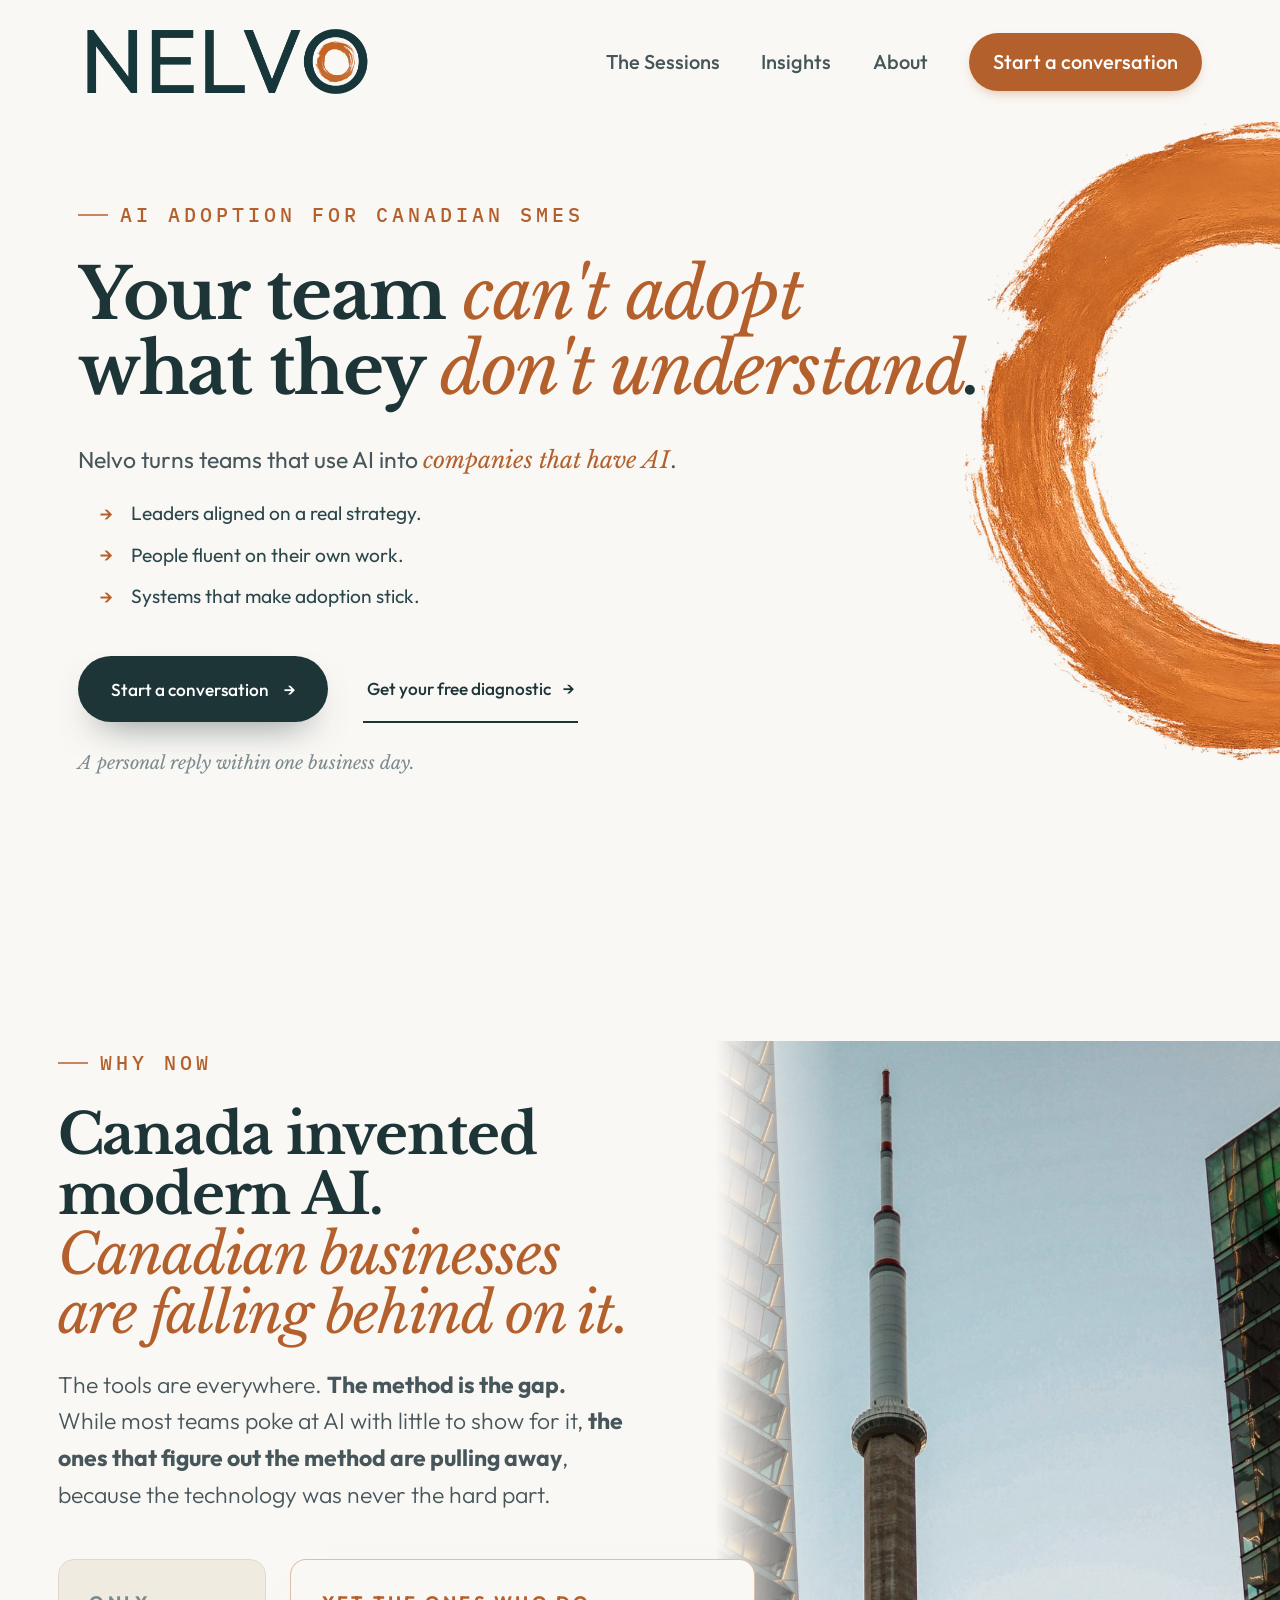
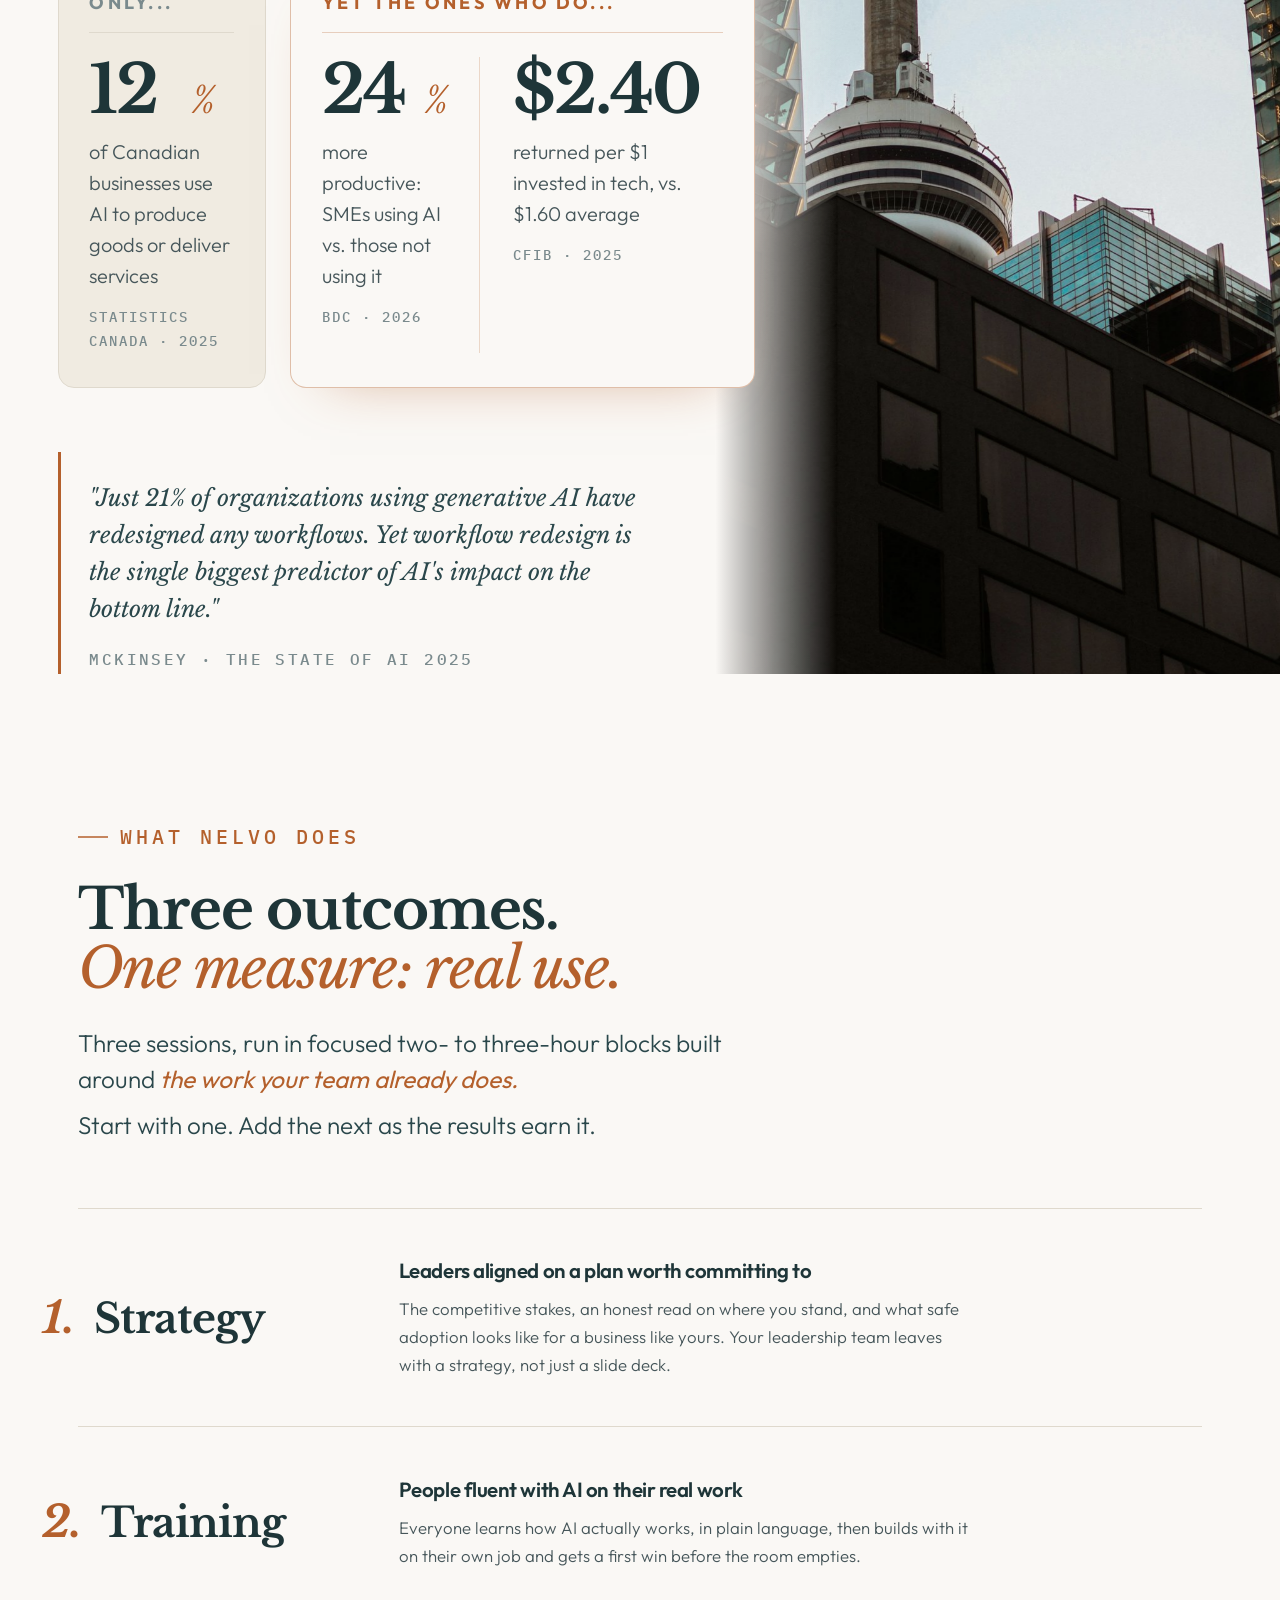
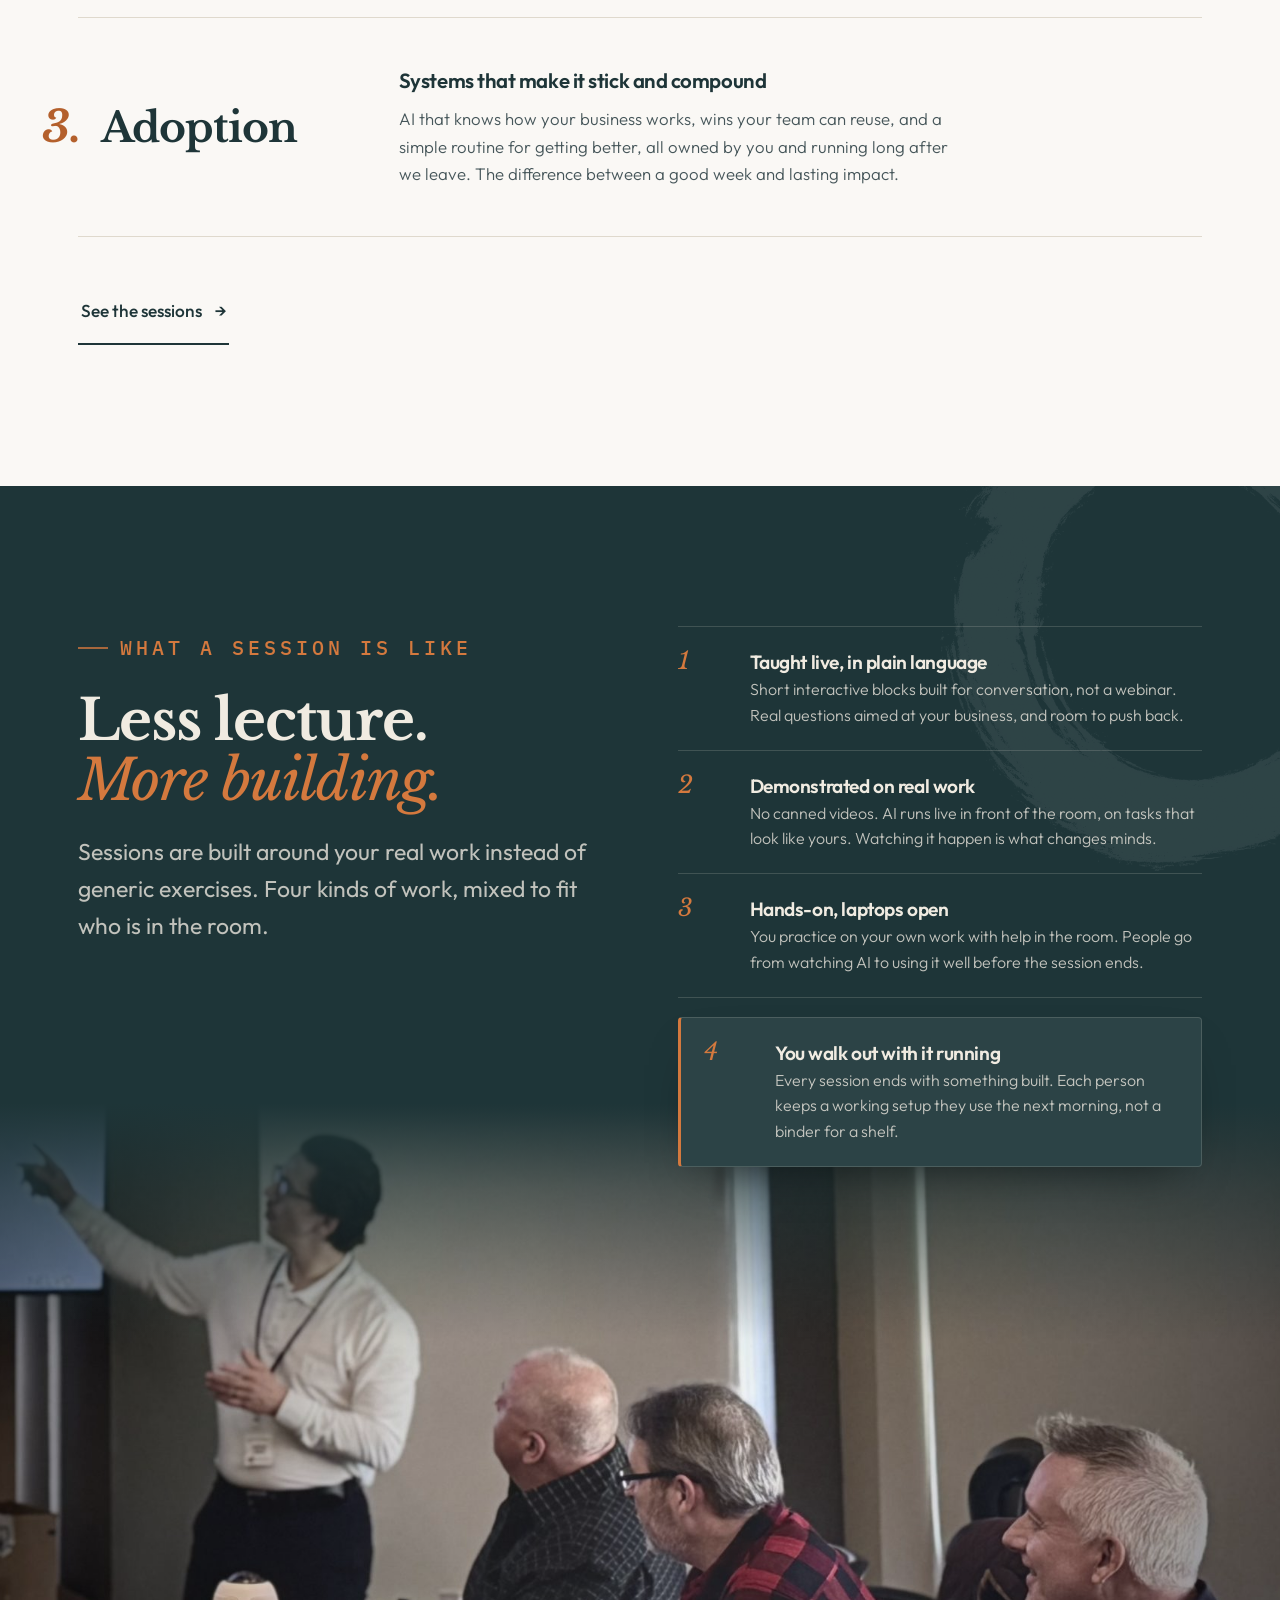
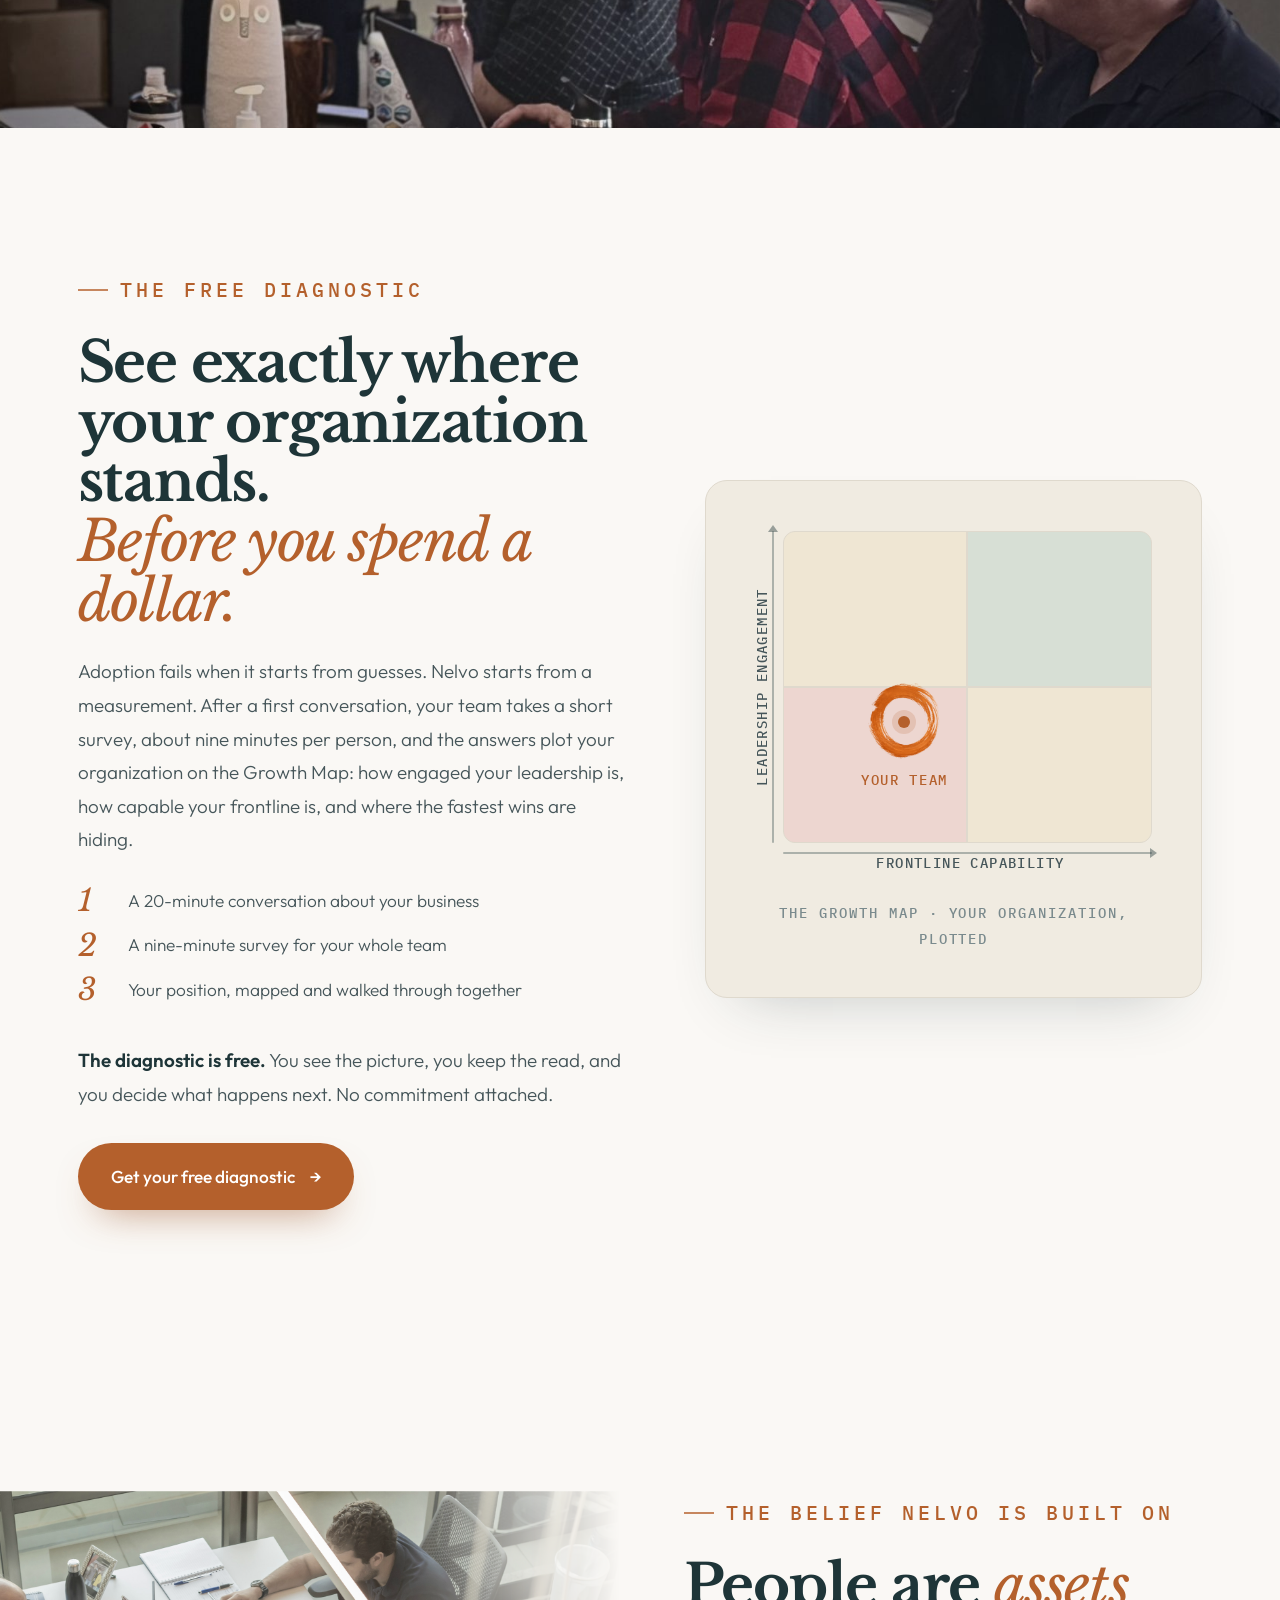
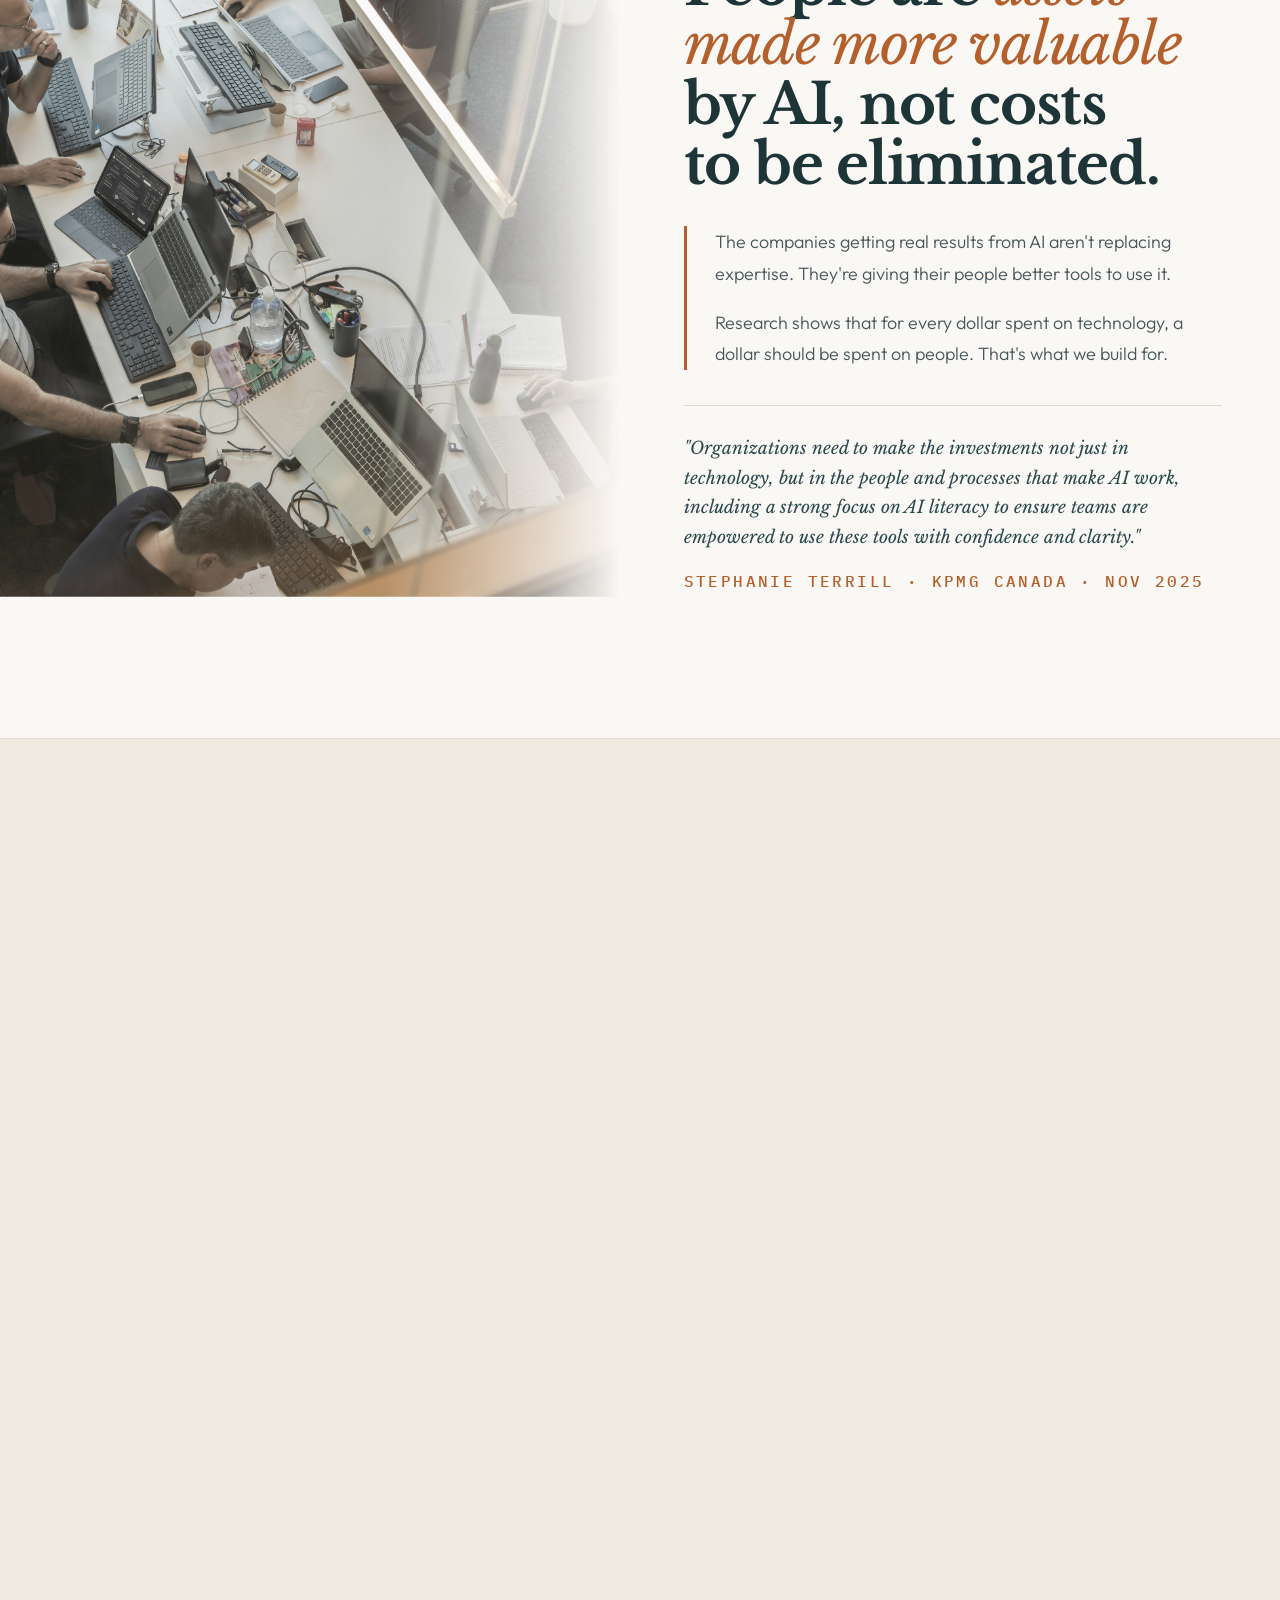
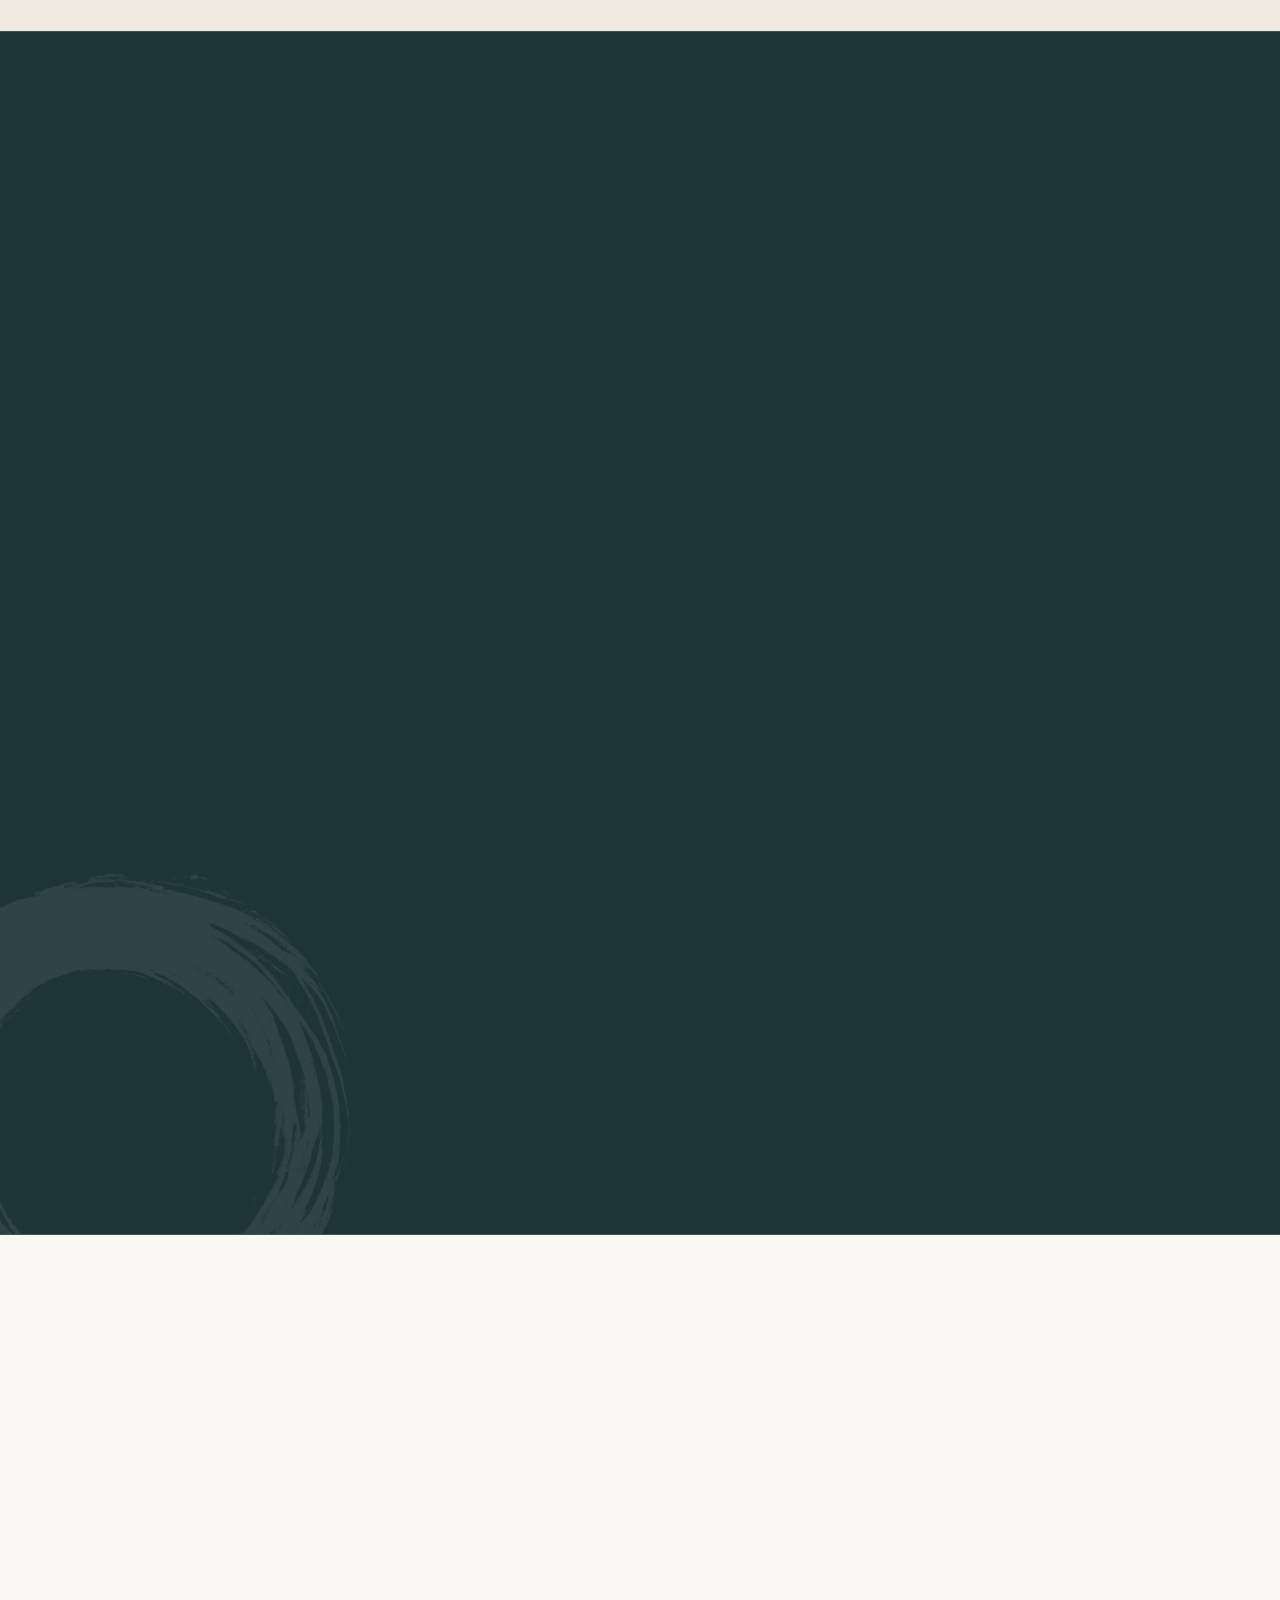
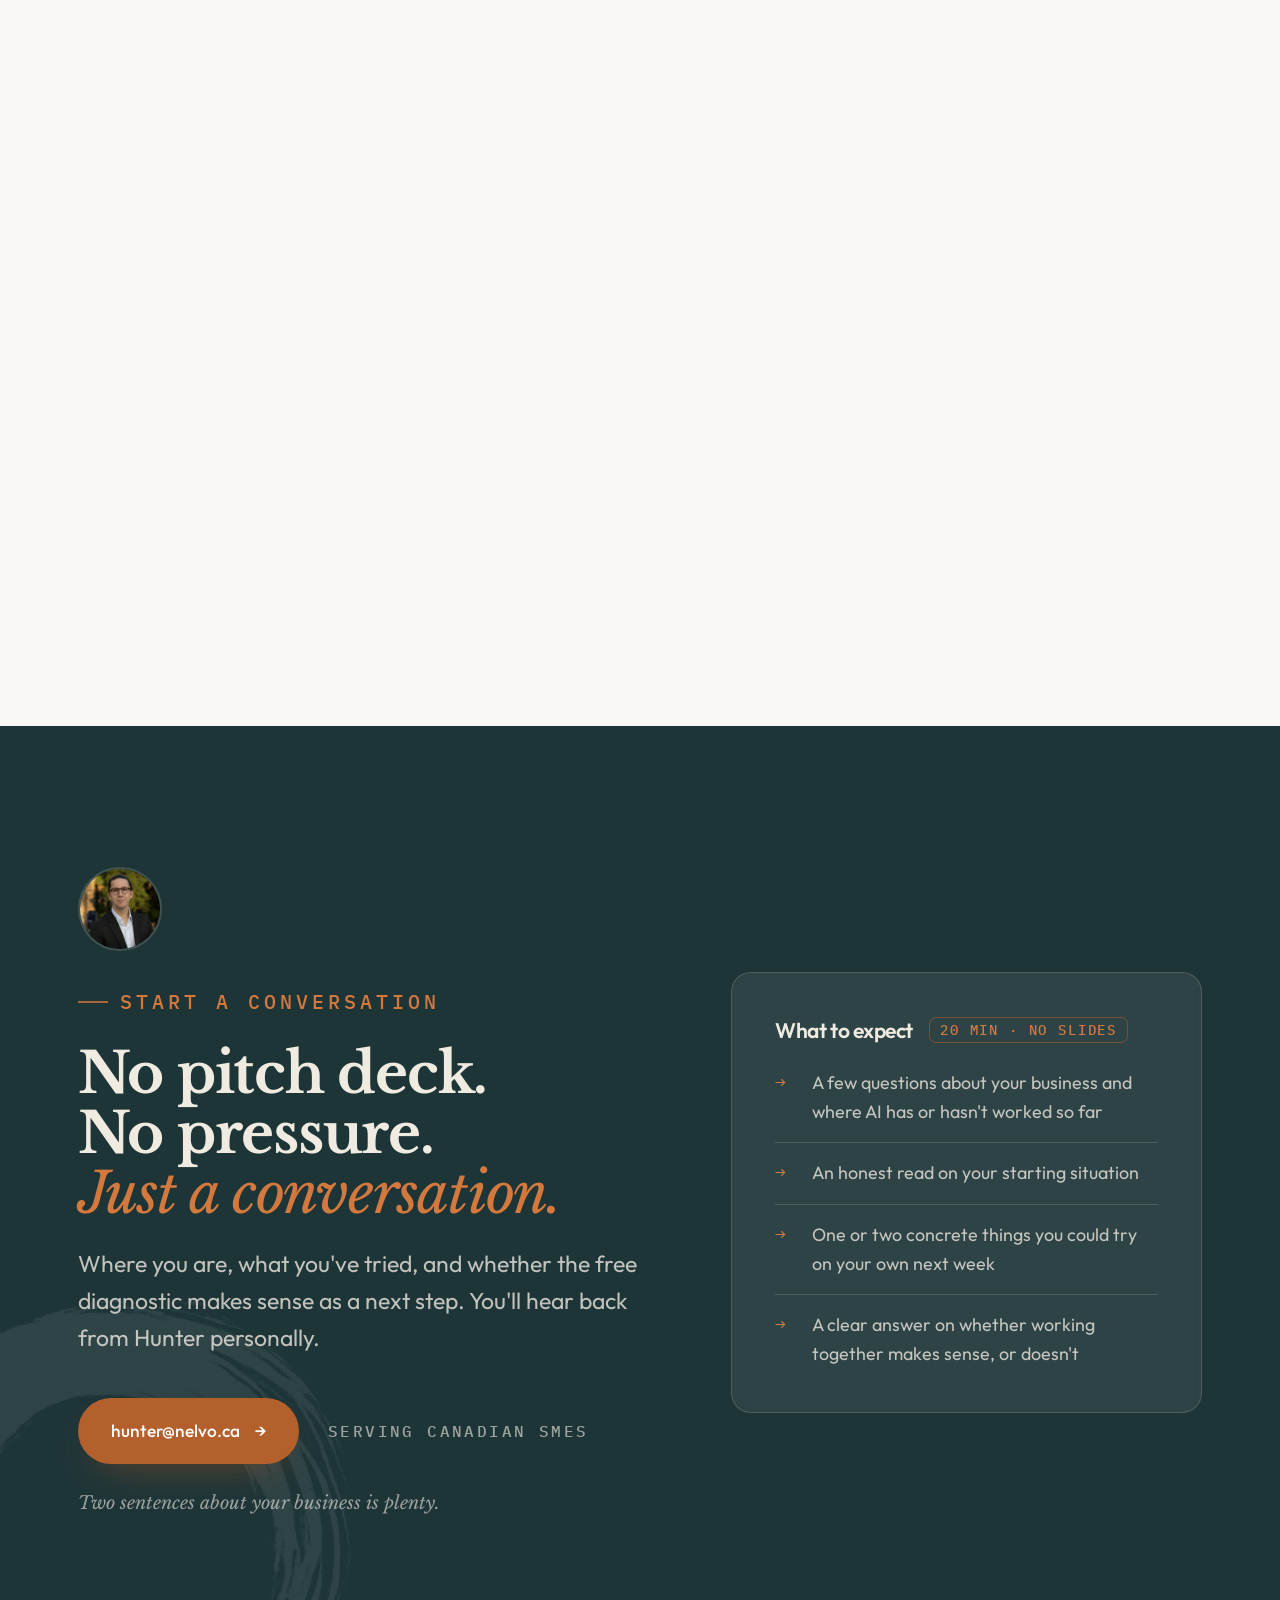
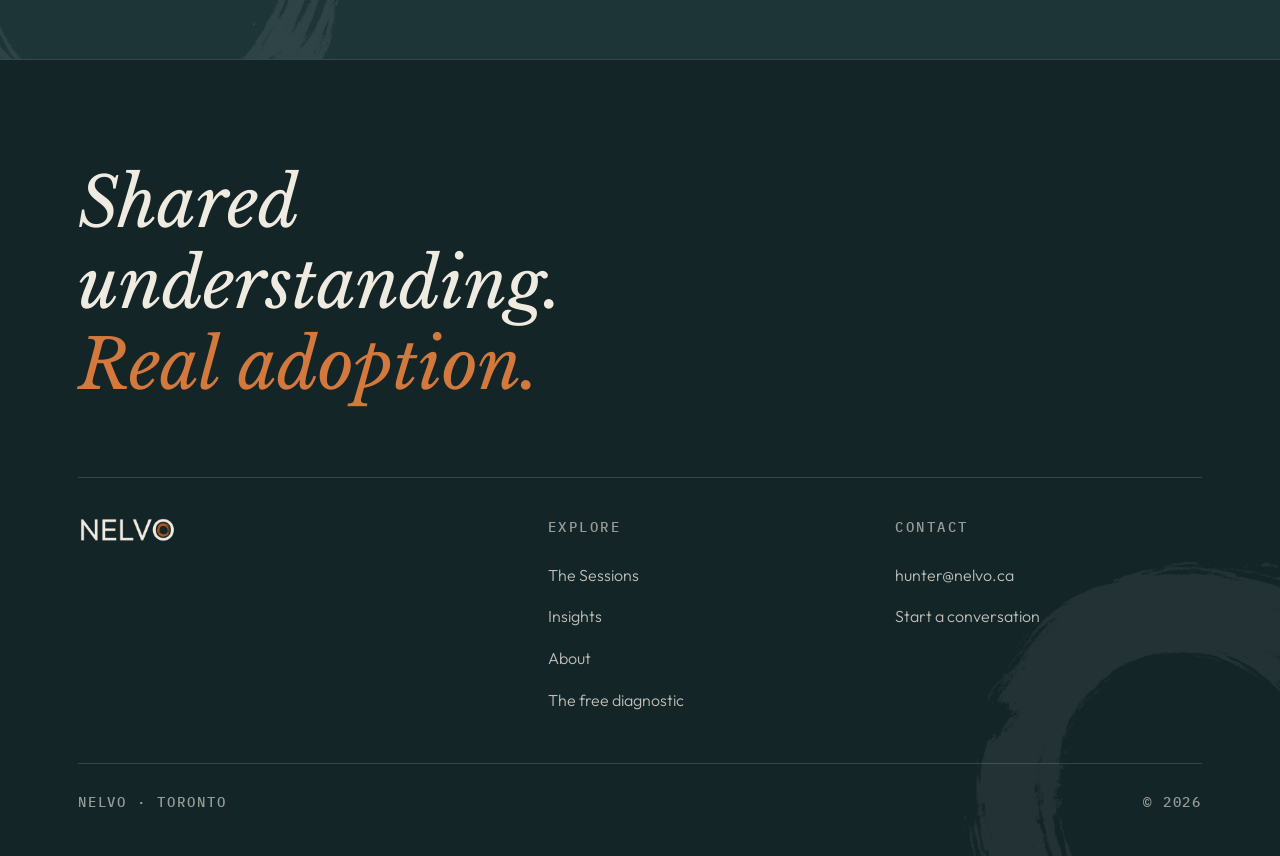
==== commit e1fb4e1d: "Insights section live: first post, Small firms are holding the better hand; Insights in nav, menu an" ====
--- a/index.html
+++ b/index.html
@@ -26,6 +26,7 @@
     <a href="index.html" class="nav-logo"><img src="logo-dark.png" alt="Nelvo"></a>
     <div class="nav-links">
       <a href="sessions.html">The Sessions</a>
+      <a href="insights.html">Insights</a>
       <a href="about.html">About</a>
       <a href="#contact" class="btn-nav">Start a conversation</a>
     </div>
@@ -35,6 +36,7 @@
 <div class="menu-overlay">
   <a href="index.html">Home</a>
   <a href="sessions.html">The Sessions</a>
+  <a href="insights.html">Insights</a>
   <a href="about.html">About</a>
   <a href="#contact">Start a conversation</a>
   <span class="mono-note">hunter@nelvo.ca · Toronto</span>
@@ -376,6 +378,7 @@
         <h4>Explore</h4>
         <ul>
           <li><a href="sessions.html">The Sessions</a></li>
+          <li><a href="insights.html">Insights</a></li>
           <li><a href="about.html">About</a></li>
           <li><a href="#diagnostic">The free diagnostic</a></li>
         </ul>
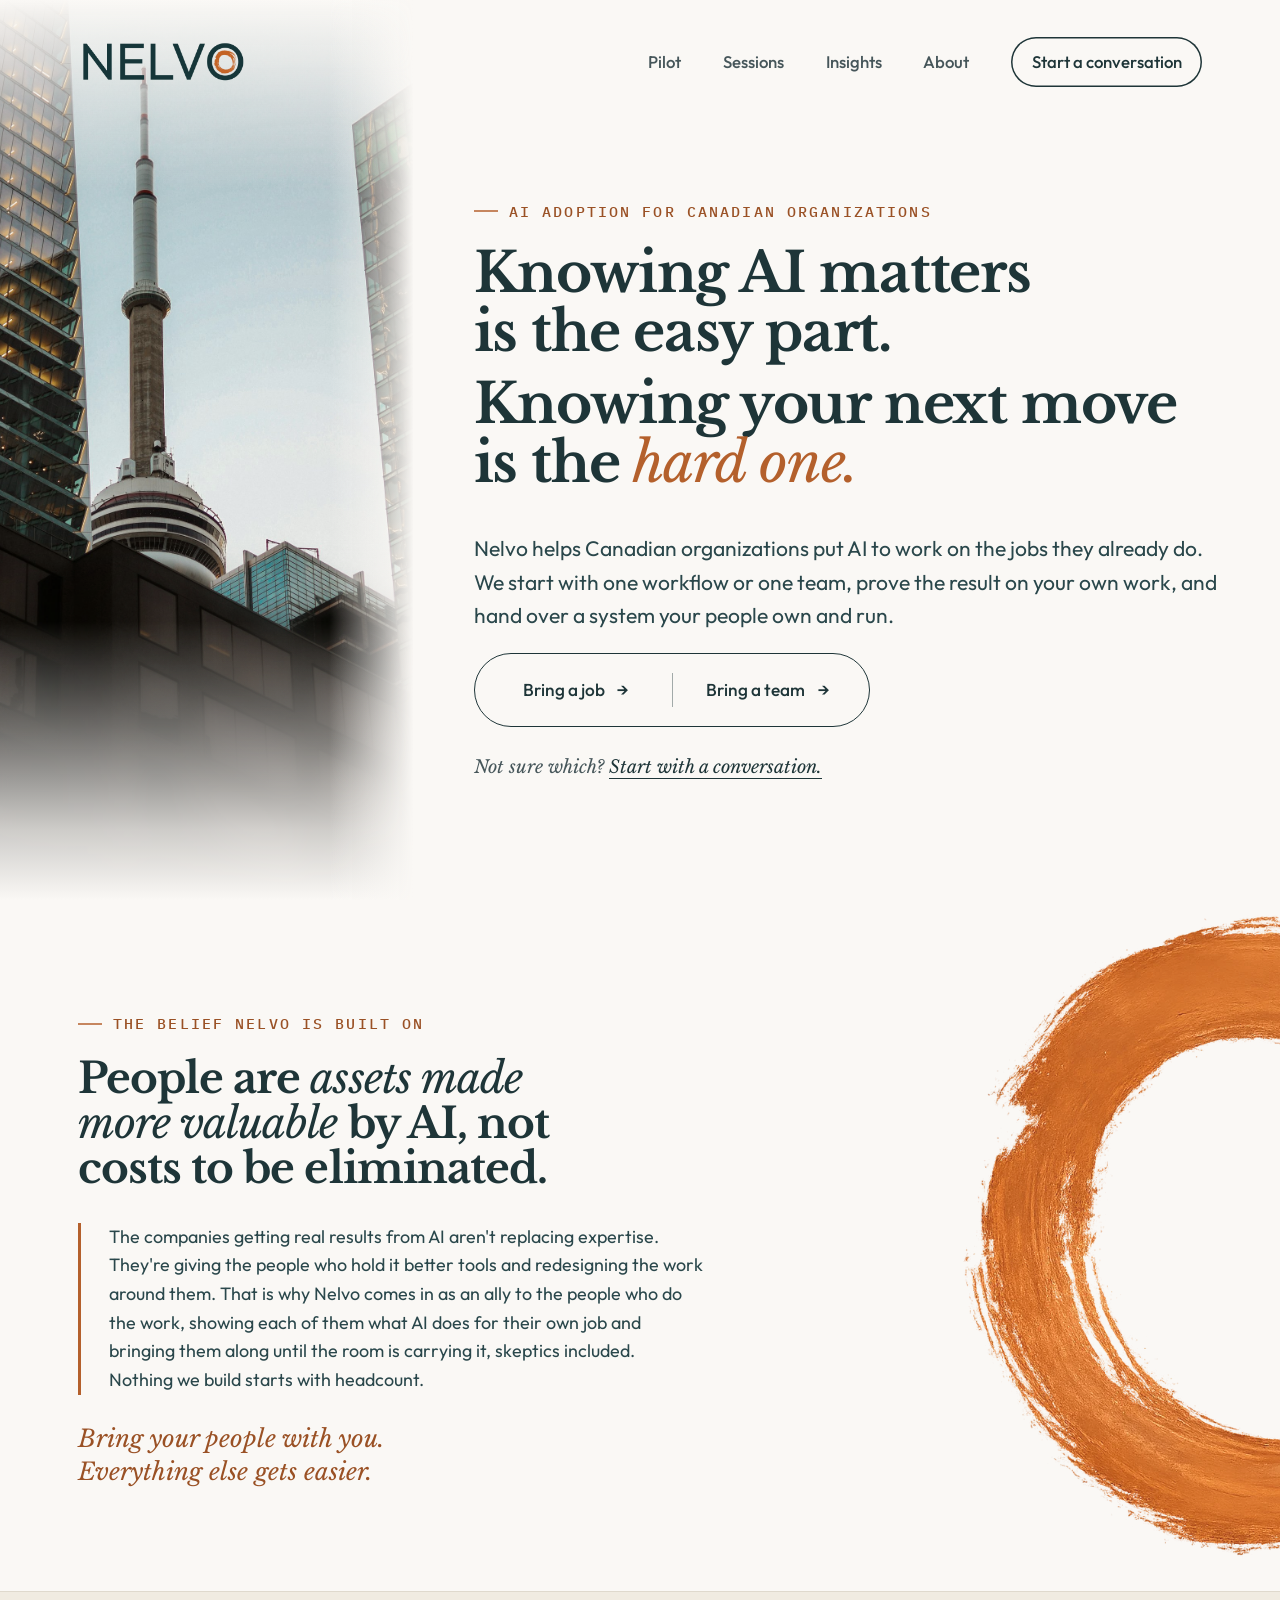
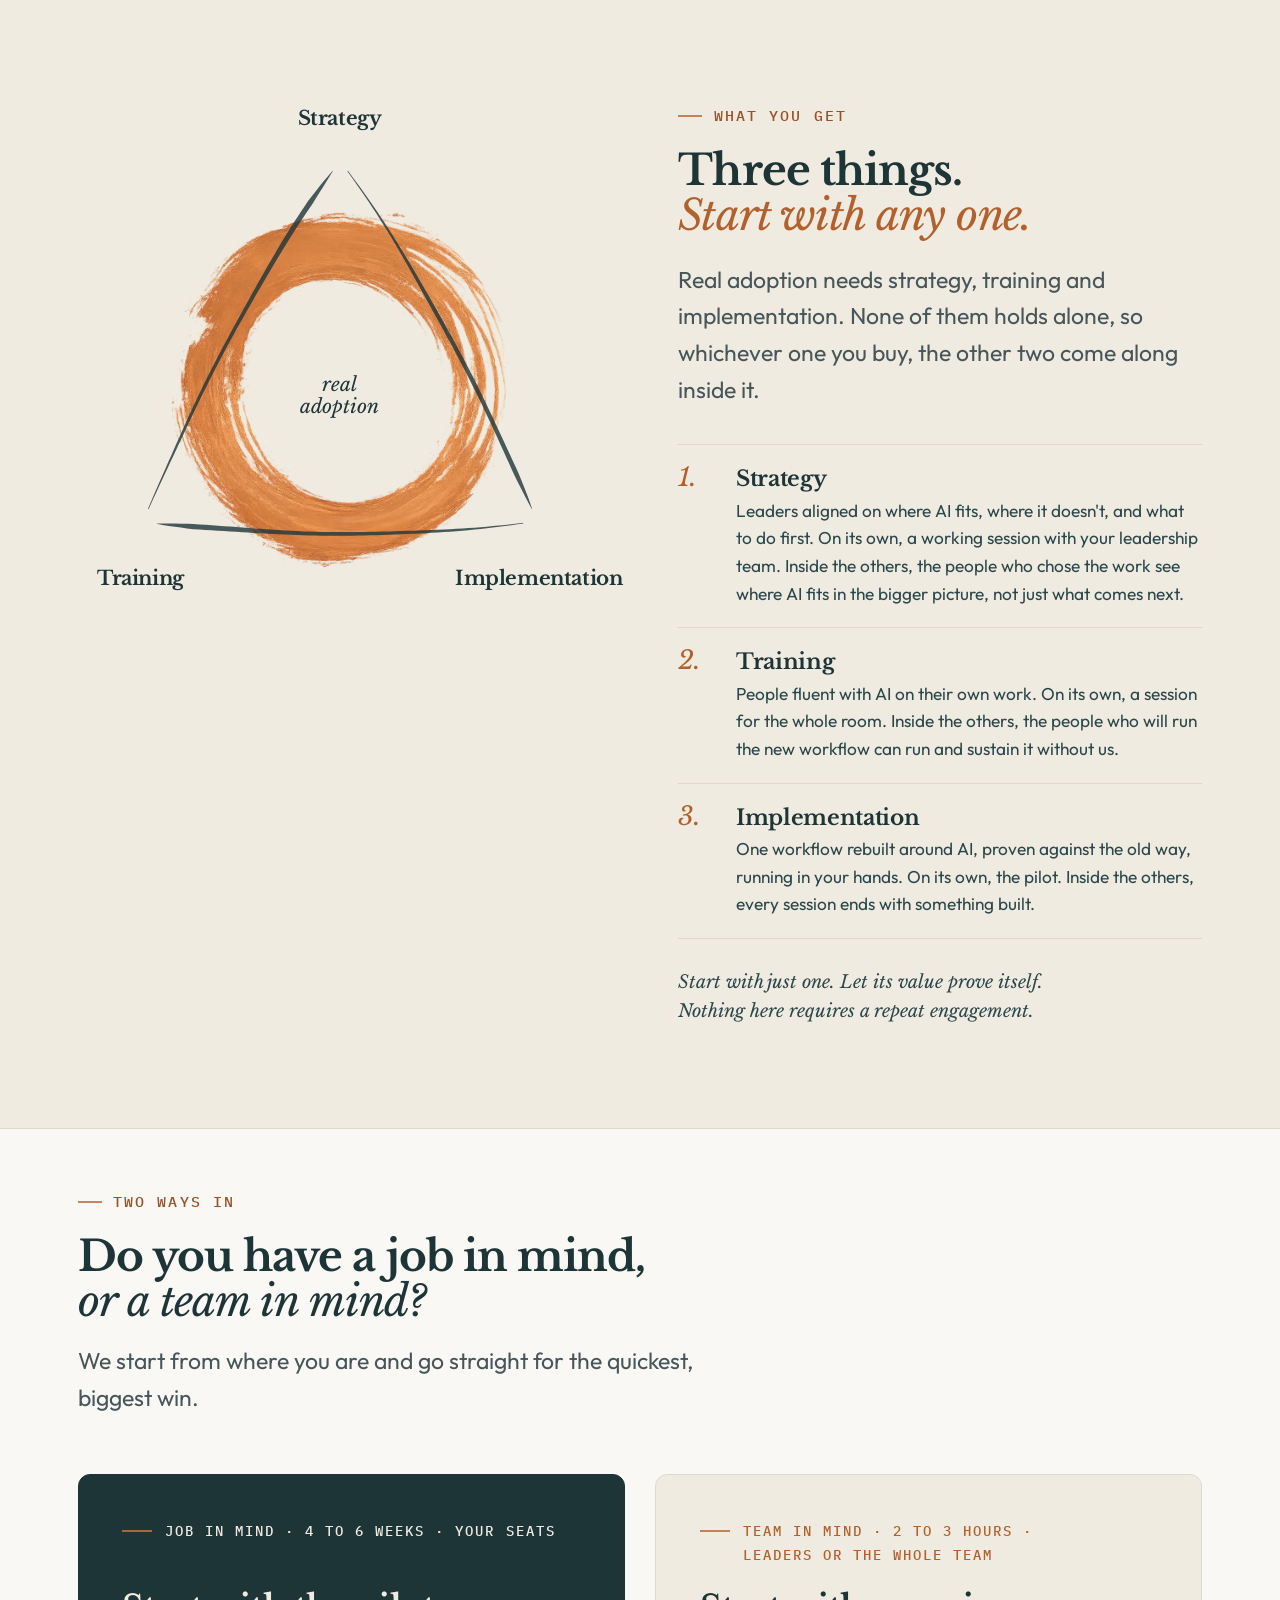
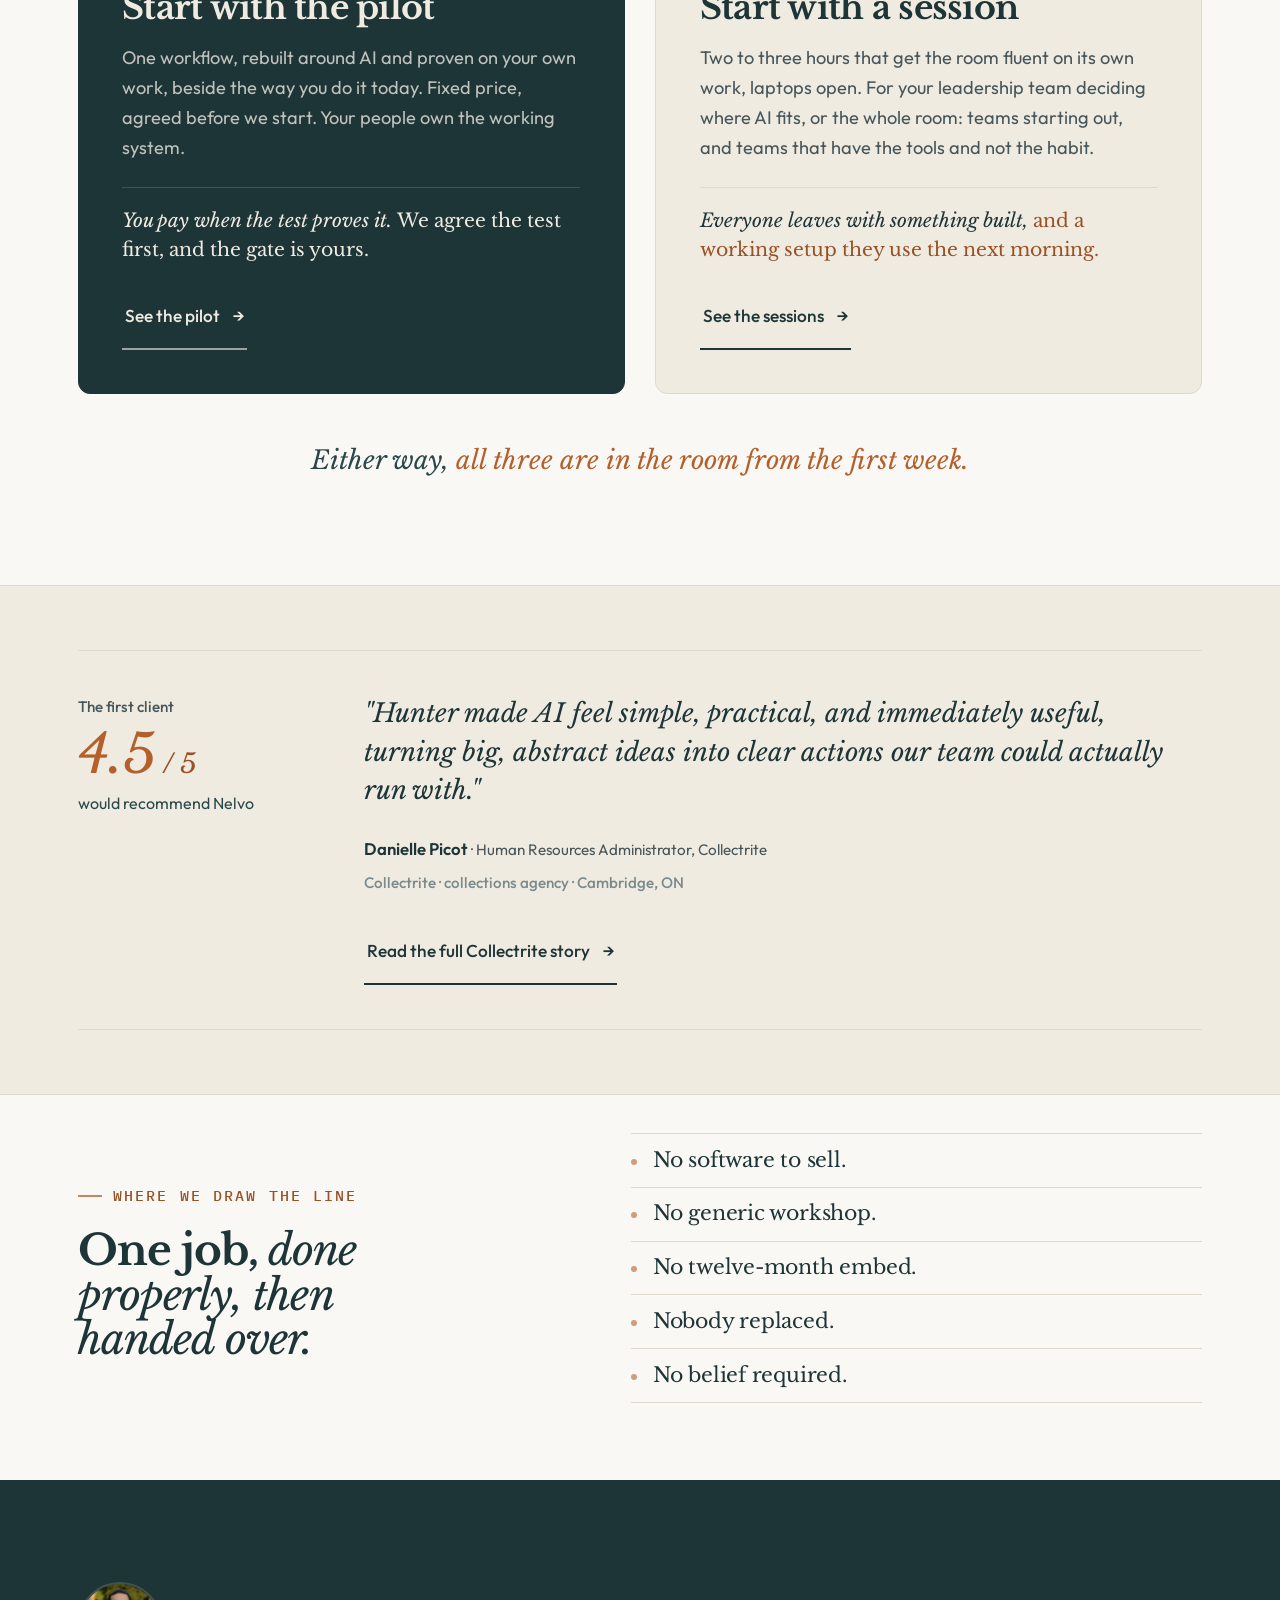
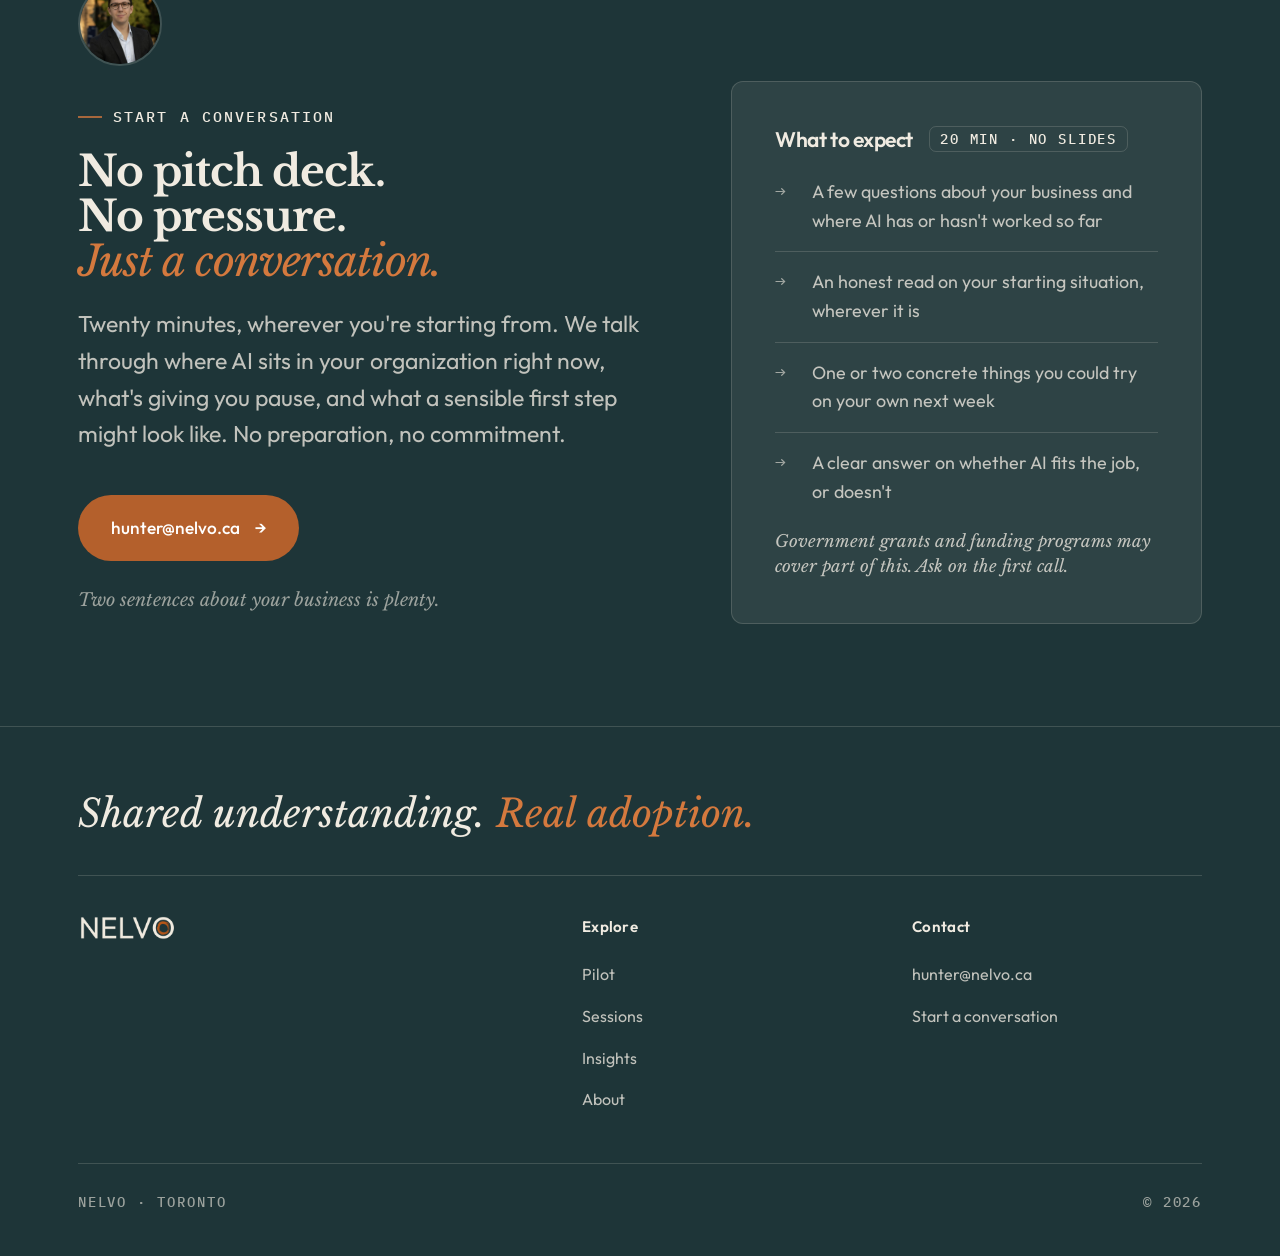
==== commit 3013068c: "v8 live: new home, pilot page, sessions, about and insights; one shared stylesheet and script Home: " ====
--- a/index.html
+++ b/index.html
@@ -2,13 +2,13 @@
 <html lang="en">
 <head>
 <meta charset="UTF-8">
-<title>Nelvo · AI Adoption for Canadian SMEs</title>
+<title>Nelvo · AI adoption for Canadian organizations</title>
 <meta name="viewport" content="width=device-width, initial-scale=1">
-<meta name="description" content="Nelvo turns Canadian teams that use AI into companies that have AI. Leaders aligned, people fluent, systems that stick. The first diagnostic is free.">
+<meta name="description" content="Knowing AI matters is the easy part. Knowing your next move is the hard one. Nelvo helps Canadian organizations of all sizes put AI to work on the jobs they already do: one workflow or one team, proven on your own work, handed over to your people.">
 <meta name="theme-color" content="#FAF8F5">
 <meta property="og:type" content="website">
-<meta property="og:title" content="Nelvo · AI Adoption for Canadian SMEs">
-<meta property="og:description" content="Your team can't adopt what they don't understand. Nelvo turns teams that use AI into companies that have AI.">
+<meta property="og:title" content="Nelvo · AI adoption for Canadian organizations">
+<meta property="og:description" content="Knowing AI matters is the easy part. Knowing your next move is the hard one. One workflow or one team, proven on your own work.">
 <meta property="og:url" content="https://nelvo.ca">
 <meta property="og:site_name" content="Nelvo">
 <meta property="og:image" content="https://nelvo.ca/resources/og-image.png">
@@ -25,7 +25,8 @@
   <div class="nav-inner">
     <a href="index.html" class="nav-logo"><img src="logo-dark.png" alt="Nelvo"></a>
     <div class="nav-links">
-      <a href="sessions.html">The Sessions</a>
+      <a href="pilot.html">Pilot</a>
+      <a href="sessions.html">Sessions</a>
       <a href="insights.html">Insights</a>
       <a href="about.html">About</a>
       <a href="#contact" class="btn-nav">Start a conversation</a>
@@ -35,7 +36,8 @@
 </nav>
 <div class="menu-overlay">
   <a href="index.html">Home</a>
-  <a href="sessions.html">The Sessions</a>
+  <a href="pilot.html">Pilot</a>
+  <a href="sessions.html">Sessions</a>
   <a href="insights.html">Insights</a>
   <a href="about.html">About</a>
   <a href="#contact">Start a conversation</a>
@@ -45,294 +47,145 @@
 <main>
 
 <!-- HERO -->
-<header class="hero">
-  <div class="hero-enso enso" data-spin="0.012" aria-hidden="true"><img src="nelvo-enso-textured.webp" alt=""></div>
-  <div class="wrap">
-    <span class="eyebrow">AI adoption for Canadian SMEs</span>
-    <h1 class="h1"><span class="hl"><span class="hl-in">Your team <em>can't adopt</em></span></span><span class="hl"><span class="hl-in">what they <em>don't understand.</em></span></span></h1>
-    <p class="lede lede-lead">Nelvo turns teams that use AI into <em>companies that have AI</em>.</p>
-    <ul class="hero-points">
-      <li>Leaders aligned on a real strategy.</li>
-      <li>People fluent on their own work.</li>
-      <li>Systems that make adoption stick.</li>
-    </ul>
+<header class="hero hero-tor">
+  <div class="hero-photo" aria-hidden="true"><img src="Toronto_1.jpg" alt="" width="1467" height="2200" fetchpriority="high"></div>
+  <div class="wrap">
+    <span class="eyebrow">AI adoption for Canadian organizations</span>
+    <h1 class="h1"><span class="hl"><span class="hl-in">Knowing AI matters<br class="hb"> is the easy part.</span></span><span class="hl"><span class="hl-in">Knowing your next move<br class="hb"> is the <em>hard one.</em></span></span></h1>
+    <p class="lede lede-lead">Nelvo helps Canadian organizations put AI to work on the jobs they already do. We start with one workflow or one team, prove the result on your own work, and hand over a system your people own and run.</p>
     <div class="hero-ctas">
-      <a href="#contact" class="btn btn-ink">Start a conversation <span class="arr">→</span></a>
-      <a href="#diagnostic" class="btn-ghost">Get your free diagnostic <span class="arr">→</span></a>
-    </div>
-    <span class="hero-note serif-note">A personal reply within one business day.</span>
+      <div class="seg">
+        <a href="pilot.html">Bring a job <span class="arr">→</span></a>
+        <a href="sessions.html">Bring a team <span class="arr">→</span></a>
+      </div>
+    </div>
+    <span class="hero-note serif-note">Not sure which? <a href="#contact">Start with a conversation.</a></span>
   </div>
 </header>
 
-<!-- THE GAP -->
-<section class="sec whynow">
-  <div class="whynow-text">
-    <div class="gap-head rv">
-      <span class="eyebrow">Why now</span>
-      <h2 class="h2">Canada invented modern AI.<br><em>Canadian businesses are falling behind on it.</em></h2>
-      <p class="lede lede-light">The tools are everywhere. <strong>The method is the gap.</strong></p>
-      <p class="lede lede-light">While most teams poke at AI with little to show for it, <strong>the ones that figure out the method are pulling away</strong>, because the technology was never the hard part.</p>
-    </div>
-    <div class="stats rv">
-      <div class="stat-set stat-set--gap">
-        <span class="stat-lead stat-lead--gap">ONLY...</span>
-        <div class="stat-row">
-          <div class="stat">
-            <div class="v"><span data-count="12">0</span><span class="u">%</span></div>
-            <p>of Canadian businesses use AI to produce goods or deliver services</p>
-            <span class="src">Statistics Canada · 2025</span>
+<!-- BELIEF -->
+<section class="sec belief belief-enso">
+  <div class="belief-enso-mark enso" data-spin="0.012" aria-hidden="true"><img src="nelvo-enso-textured.webp" alt="" loading="lazy"></div>
+  <div class="wrap">
+    <div class="belief-copy rv">
+      <span class="eyebrow">The belief Nelvo is built on</span>
+      <h2 class="h2">People are <em>assets made more valuable</em> by AI, not costs to be eliminated.</h2>
+      <div class="belief-body"><p>The companies getting real results from AI aren't replacing expertise. They're giving the people who hold it better tools and redesigning the work around them. That is why Nelvo comes in as an ally to the people who do the work, showing each of them what AI does for their own job and bringing them along until the room is carrying it, skeptics&nbsp;included.<br>Nothing we build starts with&nbsp;headcount.</p></div>
+      <p class="belief-kicker">Bring your people with you. Everything else gets easier.</p>
+    </div>
+  </div>
+</section>
+
+<!-- THE TRIANGLE -->
+<section class="sec sec-surface sec-surface-b">
+  <div class="wrap tri-grid">
+    <div class="tri-copy rv">
+      <span class="eyebrow">What you get</span>
+      <h2 class="h2 turn">Three things.<br><em>Start with any one.</em></h2>
+      <p class="lede">Real adoption needs strategy, training and implementation. None of them holds alone, so whichever one you buy, the other two come along inside it.</p>
+      <div class="tri-list">
+        <div class="tri-item">
+          <span class="n">1.</span>
+          <div>
+            <h3>Strategy</h3>
+            <p>Leaders aligned on where AI fits, where it doesn't, and what to do first. On its own, a working session with your leadership team. Inside the others, the people who chose the work see where AI fits in the bigger picture, not just what comes next.</p>
           </div>
         </div>
-      </div>
-      <div class="stat-set stat-set--gain">
-        <span class="stat-lead stat-lead--gain">YET THE ONES WHO DO...</span>
-        <div class="stat-row stat-row--two">
-          <div class="stat">
-            <div class="v"><span data-count="24">0</span><span class="u">%</span></div>
-            <p>more productive: SMEs using AI vs. those not using it</p>
-            <span class="src">BDC · 2026</span>
-          </div>
-          <div class="stat">
-            <div class="v"><span data-count="2.40" data-decimals="2" data-prefix="$">$0</span></div>
-            <p>returned per $1 invested in tech, vs. $1.60 average</p>
-            <span class="src">CFIB · 2025</span>
+        <div class="tri-item">
+          <span class="n">2.</span>
+          <div>
+            <h3>Training</h3>
+            <p>People fluent with AI on their own work. On its own, a session for the whole room. Inside the others, the people who will run the new workflow can run and sustain it without us.</p>
           </div>
         </div>
-      </div>
-    </div>
-    <div class="gap-quote rv">
-      <blockquote>"Just 21% of organizations using generative AI have redesigned any workflows. Yet workflow redesign is the single biggest predictor of AI's impact on the bottom line."</blockquote>
-      <span class="mono-note">McKinsey · The State of AI 2025</span>
-    </div>
-  </div>
-  <div class="whynow-photo rv-fade" aria-hidden="true">
-    <img src="Toronto_1.jpg" alt="">
-  </div>
-</section>
-
-<!-- OUTCOMES -->
-<section class="sec sec-tight">
-  <div class="wrap">
-    <div class="outcomes-head rv">
-      <span class="eyebrow">What Nelvo does</span>
-      <h2 class="h2">Three outcomes.<br><em>One measure: real use.</em></h2>
-      <p class="lede outcomes-lede">Three sessions, run in focused two- to three-hour blocks built<br>around <em>the work your team already does.</em><span class="lede-next">Start with one. Add the next as the results earn it.</span></p>
-    </div>
-    <div class="outcomes rv">
-      <div class="outcome">
-        <div class="outcome-key">
-          <span class="ok-index">1.</span>
-          <span class="ok-word">Strategy</span>
-        </div>
-        <div class="outcome-body">
-          <h3>Leaders aligned on a plan worth committing to</h3>
-          <p>The competitive stakes, an honest read on where you stand, and what safe adoption looks like for a business like yours. Your leadership team leaves with a strategy, not just a slide deck.</p>
-        </div>
-        <span class="arr">→</span>
-        <a href="sessions.html" class="cover" aria-label="Strategy sessions"></a>
-      </div>
-      <div class="outcome">
-        <div class="outcome-key">
-          <span class="ok-index">2.</span>
-          <span class="ok-word">Training</span>
-        </div>
-        <div class="outcome-body">
-          <h3>People fluent with AI on their real work</h3>
-          <p>Everyone learns how AI actually works, in plain language, then builds with it on their own job and gets a first win before the room empties.</p>
-        </div>
-        <span class="arr">→</span>
-        <a href="sessions.html" class="cover" aria-label="Training sessions"></a>
-      </div>
-      <div class="outcome">
-        <div class="outcome-key">
-          <span class="ok-index">3.</span>
-          <span class="ok-word">Adoption</span>
-        </div>
-        <div class="outcome-body">
-          <h3>Systems that make it stick and compound</h3>
-          <p>AI that knows how your business works, wins your team can reuse, and a simple routine for getting better, all owned by you and running long after we leave. The difference between a good week and lasting impact.</p>
-        </div>
-        <span class="arr">→</span>
-        <a href="sessions.html" class="cover" aria-label="Adoption sessions"></a>
-      </div>
-    </div>
-    <div class="outcomes-cta rv">
-      <a href="sessions.html" class="btn-ghost">See the sessions <span class="arr">→</span></a>
-    </div>
-  </div>
-</section>
-
-<!-- IN THE ROOM -->
-<section class="sec dark room">
-  <div class="enso-wm enso wm-tr" data-spin="0.015" aria-hidden="true"><img src="nelvo-enso-textured.webp" alt=""></div>
-  <div class="wrap room-grid">
-    <div class="room-copy rv">
-      <span class="eyebrow">What a session is like</span>
-      <h2 class="h2">Less lecture. <em>More building.</em></h2>
-      <p class="lede">Sessions are built around your real work instead of generic exercises. Four kinds of work, mixed to fit who is in the room.</p>
-    </div>
-    <div class="modes rv">
-        <div class="mode">
-          <span class="n">1</span>
+        <div class="tri-item">
+          <span class="n">3.</span>
           <div>
-            <h3>Taught live, in plain language</h3>
-            <p>Short interactive blocks built for conversation, not a webinar. Real questions aimed at your business, and room to push back.</p>
+            <h3>Implementation</h3>
+            <p>One workflow rebuilt around AI, proven against the old way, running in your hands. On its own, the pilot. Inside the others, every session ends with something built.</p>
           </div>
         </div>
-        <div class="mode">
-          <span class="n">2</span>
-          <div>
-            <h3>Demonstrated on real work</h3>
-            <p>No canned videos. AI runs live in front of the room, on tasks that look like yours. Watching it happen is what changes minds.</p>
-          </div>
-        </div>
-        <div class="mode">
-          <span class="n">3</span>
-          <div>
-            <h3>Hands-on, laptops open</h3>
-            <p>You practice on your own work with help in the room. People go from watching AI to using it well before the session ends.</p>
-          </div>
-        </div>
-        <div class="mode feature">
-          <span class="n">4</span>
-          <div>
-            <h3>You walk out with it running</h3>
-            <p>Every session ends with something built. Each person keeps a working setup they use the next morning, not a binder for a shelf.</p>
-          </div>
-        </div>
-      </div>
-    </div>
-  </div>
-  <div class="room-banner rv">
-    <img src="teaching_close.jpeg" alt="Hunter Christensen teaching a Nelvo session" loading="lazy">
-  </div>
-</section>
-
-<!-- DIAGNOSTIC -->
-<section class="sec" id="diagnostic">
-  <div class="wrap diag-grid">
-    <div class="diag-copy rv">
-      <span class="eyebrow">The free diagnostic</span>
-      <h2 class="h2">See exactly where your organization stands.<br><em>Before you spend a dollar.</em></h2>
-      <p>Adoption fails when it starts from guesses. Nelvo starts from a measurement. After a first conversation, your team takes a short survey, about nine minutes per person, and the answers plot your organization on the Growth Map: how engaged your leadership is, how capable your frontline is, and where the fastest wins are hiding.</p>
-      <ul class="diag-steps">
-        <li><b>1</b>A 20-minute conversation about your business</li>
-        <li><b>2</b>A nine-minute survey for your whole team</li>
-        <li><b>3</b>Your position, mapped and walked through together</li>
-      </ul>
-      <p><strong>The diagnostic is free.</strong> You see the picture, you keep the read, and you decide what happens next. No commitment attached.</p>
-      <a href="#contact" class="btn">Get your free diagnostic <span class="arr">→</span></a>
-    </div>
-    <div class="rv gmap-rv d2">
-      <div class="gmap-card">
-        <div class="gmap">
-          <div class="gmap-grid">
-            <div class="gq"></div><div class="gq"></div><div class="gq"></div><div class="gq"></div>
-          </div>
-          <div class="gdot">
-            <div class="enso" aria-hidden="true"><img src="nelvo-enso-textured.webp" alt=""></div>
-            <span class="pt"></span>
-            <span class="lbl">Your team</span>
-          </div>
-          <span class="garrow gy" aria-hidden="true"></span>
-          <span class="garrow gx" aria-hidden="true"></span>
-          <span class="ax y">Leadership engagement</span>
-          <span class="ax x">Frontline capability</span>
-        </div>
-        <div class="gmap-cap">The Growth Map · Your organization, plotted</div>
-      </div>
-    </div>
-  </div>
-</section>
-
-<!-- BELIEF -->
-<section class="sec belief">
-  <div class="wrap belief-grid">
-    <div class="belief-fig rv-clip">
-      <img src="office_workers.jpg" alt="A team working together" loading="lazy">
-    </div>
-    <div class="belief-copy rv d1">
-      <span class="eyebrow">The belief Nelvo is built on</span>
-      <h2 class="h2">People are <em>assets made more valuable</em> by AI, not costs to be eliminated.</h2>
-      <div class="belief-body">
-        <p>The companies getting real results from AI aren't replacing expertise. They're giving their people better tools to use it.</p>
-        <p>Research shows that for every dollar spent on technology, a dollar should be spent on people. That's what we build for.</p>
-      </div>
-      <div class="belief-quote">
-        <blockquote>"Organizations need to make the investments not just in technology, but in the people and processes that make AI work, including a strong focus on AI literacy to ensure teams are empowered to use these tools with confidence and clarity."</blockquote>
-        <span class="mono-note">Stephanie Terrill · KPMG Canada · Nov 2025</span>
-      </div>
-    </div>
+      </div>
+      <p class="tri-note">Start with just one. Let its value prove&nbsp;itself.<br>Nothing here requires a repeat&nbsp;engagement.</p>
+    </div>
+    <div class="tri-fig rv d2" role="img" aria-label="A triangle of strategy, training and implementation, with the Nelvo ensō at its centre: real adoption.">
+      <svg viewBox="0 0 100 89.91" aria-hidden="true">
+        <defs><mask id="tri-m1" maskUnits="userSpaceOnUse" x="0" y="0" width="100" height="89.91"><path class="draw k1" d="M48.57 14.64 Q27.59 44.86 13.43 79.27" fill="none" stroke="#fff" stroke-width="2.4" pathLength="1"/></mask><mask id="tri-m2" maskUnits="userSpaceOnUse" x="0" y="0" width="100" height="89.91"><path class="draw k2" d="M15.00 81.91 Q50.00 85.91 85.00 81.91" fill="none" stroke="#fff" stroke-width="2.4" pathLength="1"/></mask><mask id="tri-m3" maskUnits="userSpaceOnUse" x="0" y="0" width="100" height="89.91"><path class="draw k3" d="M86.57 79.27 Q72.41 44.86 51.43 14.64" fill="none" stroke="#fff" stroke-width="2.4" pathLength="1"/></mask></defs><g class="strokes" fill="#1E3538" opacity="0.8"><path mask="url(#tri-m1)" d="M48.59 14.65 L47.78 15.58 L46.99 16.53 L46.21 17.48 L45.45 18.45 L44.69 19.42 L43.94 20.39 L43.25 21.41 L42.57 22.43 L41.89 23.45 L41.22 24.48 L40.56 25.52 L39.91 26.56 L39.27 27.60 L38.64 28.65 L38.01 29.70 L37.39 30.76 L36.77 31.82 L36.16 32.89 L35.55 33.95 L34.95 35.02 L34.34 36.09 L33.75 37.16 L33.15 38.23 L32.55 39.30 L31.96 40.37 L31.36 41.45 L30.77 42.52 L30.18 43.60 L29.59 44.68 L29.01 45.75 L28.43 46.83 L27.85 47.92 L27.27 49.00 L26.70 50.09 L26.14 51.18 L25.58 52.27 L25.02 53.37 L24.47 54.47 L23.93 55.57 L23.39 56.68 L22.86 57.79 L22.34 58.90 L21.82 60.02 L21.30 61.14 L20.79 62.26 L20.28 63.38 L19.77 64.51 L19.27 65.63 L18.77 66.76 L18.27 67.89 L17.77 69.02 L17.27 70.15 L16.77 71.28 L16.27 72.41 L15.78 73.54 L15.28 74.67 L14.78 75.81 L14.29 76.95 L13.80 78.09 L13.32 79.23 L13.45 79.28 L13.96 78.15 L14.48 77.02 L15.00 75.90 L15.52 74.78 L16.04 73.66 L16.57 72.54 L17.09 71.42 L17.61 70.30 L18.14 69.18 L18.66 68.07 L19.18 66.95 L19.71 65.83 L20.23 64.72 L20.75 63.60 L21.27 62.49 L21.80 61.38 L22.33 60.27 L22.86 59.16 L23.39 58.05 L23.93 56.95 L24.48 55.85 L25.03 54.75 L25.58 53.66 L26.14 52.57 L26.71 51.48 L27.28 50.39 L27.85 49.31 L28.43 48.23 L29.02 47.15 L29.61 46.08 L30.20 45.01 L30.80 43.94 L31.40 42.87 L32.00 41.81 L32.61 40.74 L33.22 39.68 L33.82 38.62 L34.44 37.56 L35.05 36.50 L35.66 35.44 L36.28 34.39 L36.90 33.33 L37.53 32.28 L38.16 31.23 L38.79 30.19 L39.43 29.15 L40.08 28.11 L40.73 27.07 L41.38 26.04 L42.05 25.01 L42.72 23.99 L43.39 22.97 L44.08 21.95 L44.77 20.94 L45.41 19.90 L46.06 18.86 L46.71 17.82 L47.36 16.78 L48.00 15.74 L48.64 14.68 Z"/><path mask="url(#tri-m2)" d="M14.99 82.02 L16.15 82.23 L17.31 82.42 L18.47 82.59 L19.63 82.75 L20.80 82.90 L21.96 83.04 L23.13 83.12 L24.30 83.20 L25.47 83.27 L26.64 83.34 L27.81 83.41 L28.98 83.49 L30.15 83.56 L31.32 83.63 L32.48 83.70 L33.65 83.77 L34.82 83.83 L35.99 83.90 L37.15 83.96 L38.32 84.02 L39.49 84.08 L40.66 84.13 L41.82 84.17 L42.99 84.21 L44.16 84.25 L45.33 84.27 L46.50 84.29 L47.66 84.31 L48.83 84.31 L50.00 84.31 L51.17 84.31 L52.34 84.29 L53.50 84.28 L54.67 84.25 L55.84 84.23 L57.01 84.19 L58.18 84.16 L59.34 84.12 L60.51 84.08 L61.68 84.03 L62.85 83.99 L64.02 83.93 L65.18 83.88 L66.35 83.82 L67.52 83.75 L68.69 83.68 L69.86 83.61 L71.02 83.53 L72.19 83.44 L73.36 83.34 L74.52 83.24 L75.69 83.13 L76.86 83.01 L78.02 82.88 L79.19 82.74 L80.35 82.60 L81.52 82.45 L82.68 82.29 L83.84 82.12 L85.00 81.95 L84.99 81.82 L83.82 81.96 L82.66 82.10 L81.49 82.23 L80.33 82.35 L79.16 82.46 L77.99 82.57 L76.83 82.67 L75.66 82.76 L74.49 82.84 L73.33 82.92 L72.16 82.99 L70.99 83.05 L69.82 83.11 L68.66 83.16 L67.49 83.21 L66.32 83.25 L65.15 83.29 L63.99 83.33 L62.82 83.37 L61.66 83.41 L60.49 83.44 L59.32 83.47 L58.16 83.50 L56.99 83.53 L55.83 83.55 L54.66 83.58 L53.50 83.59 L52.33 83.61 L51.17 83.61 L50.00 83.61 L48.83 83.61 L47.67 83.60 L46.50 83.57 L45.34 83.55 L44.17 83.51 L43.01 83.47 L41.84 83.42 L40.68 83.36 L39.52 83.29 L38.35 83.22 L37.19 83.15 L36.02 83.07 L34.86 82.99 L33.70 82.90 L32.53 82.82 L31.37 82.73 L30.21 82.64 L29.04 82.56 L27.88 82.47 L26.72 82.39 L25.55 82.30 L24.38 82.22 L23.22 82.14 L22.05 82.05 L20.88 82.03 L19.71 82.00 L18.53 81.98 L17.36 81.96 L16.18 81.95 L14.99 81.96 Z"/><path mask="url(#tri-m3)" d="M86.68 79.23 L86.28 78.05 L85.86 76.88 L85.41 75.73 L84.96 74.57 L84.50 73.42 L84.03 72.28 L83.51 71.15 L82.99 70.03 L82.47 68.91 L81.95 67.79 L81.43 66.67 L80.92 65.55 L80.39 64.43 L79.87 63.31 L79.35 62.19 L78.83 61.08 L78.30 59.97 L77.77 58.85 L77.23 57.75 L76.69 56.64 L76.15 55.54 L75.60 54.44 L75.04 53.34 L74.48 52.24 L73.91 51.15 L73.34 50.07 L72.76 48.98 L72.18 47.90 L71.59 46.82 L71.00 45.75 L70.41 44.67 L69.81 43.60 L69.21 42.53 L68.61 41.46 L68.00 40.40 L67.39 39.33 L66.78 38.27 L66.17 37.21 L65.56 36.15 L64.94 35.09 L64.32 34.03 L63.70 32.97 L63.08 31.92 L62.45 30.87 L61.81 29.82 L61.17 28.77 L60.52 27.73 L59.87 26.69 L59.21 25.66 L58.54 24.63 L57.86 23.61 L57.18 22.59 L56.49 21.58 L55.79 20.57 L55.09 19.57 L54.38 18.57 L53.66 17.57 L52.94 16.58 L52.21 15.59 L51.48 14.60 L51.38 14.68 L52.09 15.68 L52.79 16.68 L53.49 17.68 L54.19 18.69 L54.88 19.70 L55.56 20.72 L56.24 21.74 L56.91 22.77 L57.57 23.80 L58.22 24.84 L58.87 25.88 L59.51 26.92 L60.14 27.97 L60.76 29.03 L61.38 30.08 L61.99 31.14 L62.60 32.21 L63.20 33.27 L63.80 34.34 L64.39 35.41 L64.99 36.48 L65.58 37.55 L66.17 38.62 L66.77 39.69 L67.36 40.76 L67.95 41.84 L68.54 42.91 L69.13 43.98 L69.72 45.05 L70.30 46.13 L70.89 47.20 L71.47 48.28 L72.05 49.36 L72.62 50.44 L73.19 51.53 L73.76 52.62 L74.32 53.71 L74.88 54.80 L75.43 55.90 L75.97 57.00 L76.51 58.10 L77.05 59.21 L77.57 60.32 L78.10 61.43 L78.62 62.54 L79.14 63.66 L79.66 64.77 L80.17 65.89 L80.68 67.01 L81.19 68.13 L81.70 69.26 L82.21 70.38 L82.71 71.50 L83.22 72.63 L83.77 73.74 L84.33 74.84 L84.89 75.95 L85.45 77.05 L86.03 78.15 L86.62 79.25 Z"/></g>
+      </svg>
+      <div class="enso" aria-hidden="true"><img src="nelvo-enso-textured.webp" alt=""></div>
+      <span class="result">real adoption</span>
+      <div class="vtx top"><span class="w">Strategy</span><span class="k">Leaders</span></div>
+      <div class="vtx bl"><span class="w">Training</span><span class="k">People</span></div>
+      <div class="vtx br"><span class="w">Implementation</span><span class="k">Work</span></div>
+    </div>
+  </div>
+</section>
+
+<!-- TWO WAYS IN -->
+<section class="sec sec-join" id="ways">
+  <div class="wrap">
+    <div class="ways-head rv">
+      <span class="eyebrow">Two ways in</span>
+      <h2 class="h2">Do you have a job in mind,<br><em>or a team in mind?</em></h2>
+      <p class="lede">We start from where you are and go straight for the quickest, biggest win.</p>
+    </div>
+    <div class="ways rv">
+      <div class="way lead">
+        <span class="way-tag"><span><span class="nw">Job in mind ·</span> <span class="nw">4 to 6 weeks ·</span> <span class="nw">Your seats</span></span></span>
+        <h3>Start with the pilot</h3>
+        <p>One workflow, rebuilt around AI and proven on your own work, beside the way you do it today. Fixed price, agreed before we start. Your people own the working system.</p>
+        <p class="pay">You pay when the test proves it. <em>We agree the test first, and the gate is yours.</em></p>
+        <div class="way-meta">4 to 6 weeks · Your workflow · Your seats</div>
+        <span class="btn-ghost">See the pilot <span class="arr">→</span></span>
+        <a href="pilot.html" class="cover" aria-label="See the pilot"></a>
+      </div>
+      <div class="way">
+        <span class="way-tag"><span><span class="nw">Team in mind ·</span> <span class="nw">2 to 3 hours ·</span> <span class="nw">Leaders or the whole team</span></span></span>
+        <h3>Start with a session</h3>
+        <p>Two to three hours that get the room fluent on its own work, laptops open. For your leadership team deciding where AI fits, or the whole room: teams starting out, and teams that have the tools and not the habit.</p>
+        <p class="pay">Everyone leaves with something built, <em>and a working setup they use the next morning.</em></p>
+        <div class="way-meta">2 to 3 hours · Leaders or the whole team</div>
+        <span class="btn-ghost">See the sessions <span class="arr">→</span></span>
+        <a href="sessions.html" class="cover" aria-label="See the sessions"></a>
+      </div>
+    </div>
+    <p class="ways-either rv">Either way, <em>all three are in the room from the first week.</em></p>
   </div>
 </section>
 
 <!-- PROOF -->
 <section class="sec proof sec-surface">
   <div class="wrap rv">
-    <span class="qmark" aria-hidden="true">&#8220;</span>
-    <blockquote>Hunter made AI feel simple, practical, and immediately useful, turning big, abstract ideas into clear actions our team could actually run with.</blockquote>
-    <div class="who">
-      <div class="n">Danielle Picot</div>
-      <span class="t">Human Resources Administrator, Collectrite</span>
-    </div>
-    <p class="proof-context">Collectrite · collections agency · Cambridge, ON · 4.5 / 5 would recommend</p>
-    <div class="more">
-      <a href="about.html#testimonials" class="btn-ghost">Read the full Collectrite story <span class="arr">→</span></a>
-    </div>
-  </div>
-</section>
-
-<!-- METHOD TEASE -->
-<section class="sec method dark">
-  <div class="enso-wm enso wm-bl" data-spin="0.02" aria-hidden="true"><img src="nelvo-enso-textured.webp" alt=""></div>
-  <div class="wrap rv">
-    <span class="eyebrow method-eyebrow">The math of adoption</span>
-    <p class="method-stmt">Technology is only <em>20%</em> of the value. Redesigning how the work gets done is the other <em>80%</em>.</p>
-    <div class="split-bar" role="img" aria-label="Technology is 20 percent of the value; the redesign is 80 percent.">
-      <div class="split-seg tech">
-        <span class="pct">20<span class="s">%</span></span>
-        <span class="cap">Technology</span>
-      </div>
-      <div class="split-seg work">
-        <span class="pct">80<span class="s">%</span></span>
-        <span class="cap">The redesign</span>
-      </div>
-    </div>
-    <span class="mono-note">PwC · 2026 · McKinsey · The State of AI 2025</span>
-    <div class="method-foot">
-      <div class="enso-divider enso" data-spin="0.03" aria-hidden="true"><img src="nelvo-enso-textured.webp" alt=""></div>
-      <h2 class="h3 method-foot-h">Powered by a method, <em>not a deck.</em></h2>
-      <p class="method-foot-p">Nelvo runs on a tested operating system for that redesign, built to be handed over. Your team keeps it, and runs it, long after we leave.</p>
-    </div>
-  </div>
-</section>
-
-<!-- FUNDING -->
-<section class="sec">
-  <div class="wrap fund-grid">
-    <div class="jump rv">
-      <span class="jump-title">Canada's national AI adoption target</span>
-      <div class="jump-row">
-        <div class="jstat">
-          <span class="jv"><span data-count="12">0</span><span class="ju">%</span></span>
-          <span class="jlbl">of businesses use AI today</span>
-        </div>
-        <span class="jarr">→</span>
-        <div class="jstat">
-          <span class="jv terra"><span data-count="60">0</span><span class="ju">%</span></span>
-          <span class="jlbl">government goal by 2034</span>
-        </div>
-      </div>
-      <div class="jump-cap">AI for All · Government of Canada · June 2026</div>
-    </div>
-    <div class="fund-copy rv d2">
-      <span class="eyebrow">The timing</span>
-      <h2 class="h2">That gap is now a <em>funded</em> national priority.</h2>
-      <p>On June 4, 2026, Canada launched AI for All, its first national AI strategy: over $2.3 billion aimed squarely at the adoption gap, with a stated goal of moving business adoption from roughly 12 percent to 60 percent by 2034.</p>
-      <p>And it's more than a strategy document. BDC's LIFT program is live now: $500 million in financing for SMEs adopting AI, from $25,000 to $5 million, advisory support included, with a preferential 2.25 percent rate for businesses choosing Canadian AI solutions.</p>
-      <p>If cost has been the reason to wait, the math may have changed. <strong>Ask about funding in your first conversation.</strong> We'll tell you plainly what applies to you and what doesn't.</p>
-      <span class="mono-note">Government of Canada · June 2026 · BDC LIFT · 2026</span>
-    </div>
+    <div class="proof-row">
+      <div class="pk">
+        <span class="lbl">The first client</span>
+        <span class="score">4.5<span class="u"> / 5</span></span>
+        <span class="sub">would recommend Nelvo</span>
+      </div>
+      <div>
+        <blockquote>"Hunter made AI feel simple, practical, and immediately useful, turning big, abstract ideas into clear actions our team could actually run with."</blockquote>
+        <div class="who"><span class="n">Danielle Picot</span><span class="t">Human Resources Administrator, Collectrite</span></div>
+        <p class="proof-context">Collectrite · collections agency · Cambridge, ON</p>
+        <div class="more"><a href="about.html#testimonials" class="btn-ghost">Read the full Collectrite story <span class="arr">→</span></a></div>
+      </div>
+    </div>
+  </div>
+</section>
+
+<!-- WHERE WE DRAW THE LINE -->
+<section class="sec line-sec sec-join">
+  <div class="wrap line-grid">
+    <div class="line-copy rv">
+      <span class="eyebrow">Where we draw the line</span>
+      <h2 class="h2">One job, <em>done properly, then handed over.</em></h2>
+    </div>
+    <ul class="line-list rv d1">
+      <li>No software to sell.</li>
+      <li>No generic workshop.</li>
+      <li>No twelve-month embed.</li>
+      <li>Nobody replaced.</li>
+      <li>No belief required.</li>
+    </ul>
   </div>
 </section>
 
@@ -343,11 +196,11 @@
     <div class="cta-left rv">
       <img src="Hunter_profile_photo.jpg" alt="Hunter Christensen" class="avatar">
       <span class="eyebrow">Start a conversation</span>
-      <h2 class="h2">No pitch deck.<br>No pressure.<br><em>Just a conversation.</em></h2>
-      <p class="lede">Where you are, what you've tried, and whether the free diagnostic makes sense as a next step. You'll hear back from Hunter personally.</p>
+      <h2 class="h2 turn">No pitch deck.<br>No pressure.<br><em>Just a conversation.</em></h2>
+      <p class="lede">Twenty minutes, wherever you're starting from. We talk through where AI sits in your organization right now, what's giving you pause, and what a sensible first step might look like. No preparation, no commitment.</p>
       <div class="cta-meta">
-        <a href="mailto:hunter@nelvo.ca" class="btn">hunter@nelvo.ca <span class="arr">→</span></a>
-        <span class="mono-note">Serving Canadian SMEs</span>
+        <a href="mailto:hunter@nelvo.ca?subject=Starting%20a%20conversation" class="btn">hunter@nelvo.ca <span class="arr">→</span></a>
+        <span class="mono-note">Serving Canadian organizations</span>
       </div>
       <span class="serif-note">Two sentences about your business is plenty.</span>
     </div>
@@ -355,10 +208,11 @@
       <h3>What to expect <span class="time">20 min · No slides</span></h3>
       <ul>
         <li>A few questions about your business and where AI has or hasn't worked so far</li>
-        <li>An honest read on your starting situation</li>
+        <li>An honest read on your starting situation, wherever it is</li>
         <li>One or two concrete things you could try on your own next week</li>
-        <li>A clear answer on whether working together makes sense, or doesn't</li>
+        <li>A clear answer on whether AI fits the job, or doesn't</li>
       </ul>
+      <span class="cta-fund">Government grants and funding programs may cover part of this. Ask on the first call.</span>
     </div>
   </div>
 </section>
@@ -377,10 +231,10 @@
       <div>
         <h4>Explore</h4>
         <ul>
-          <li><a href="sessions.html">The Sessions</a></li>
+          <li><a href="pilot.html">Pilot</a></li>
+          <li><a href="sessions.html">Sessions</a></li>
           <li><a href="insights.html">Insights</a></li>
           <li><a href="about.html">About</a></li>
-          <li><a href="#diagnostic">The free diagnostic</a></li>
         </ul>
       </div>
       <div>
--- a/style.css
+++ b/style.css
@@ -777,3 +777,700 @@
   .jump .jv { font-size: clamp(2.6rem, 13vw, 3.8rem); }
   .gdot { width: 64px; height: 64px; margin: -32px 0 0 -32px; }
 }
+
+/* ═══════════════════════════════════════════════════════════════
+   NELVO v8 · "TWO WAYS IN" (Oct 16, 2026)
+   Implementation-first repositioning. Everything above is v7 and
+   still governs; the rules below extend or override it.
+   Brief of record: website/v8-direction.md
+   ═══════════════════════════════════════════════════════════════ */
+
+/* ── Hero: two-sentence headline, wrapped not clipped ── */
+.hero .h1 { white-space: normal; max-width: none; font-size: clamp(2.15rem, 4.9vw, 4.55rem); margin-bottom: 2.4rem; line-height: 1.08; }
+.hero .hl + .hl { margin-top: 0.22em; }
+.hero .hl { display: block; }
+.hero .lede-lead { max-width: 54ch; font-size: clamp(1.25rem, 1.65vw, 1.5rem); color: var(--ink-2); }
+.hero-ctas .btn-ghost { font-size: 1.12rem; }
+.hero-note { color: var(--faint); }
+.hero-note a { color: var(--ink); border-bottom: 1px solid var(--rule); transition: color .2s, border-color .2s; }
+.hero-note a:hover { color: var(--terra); border-color: var(--terra); }
+@media (prefers-reduced-motion: no-preference) {
+  .hero .hl:nth-child(1) .hl-in { animation-delay: .14s; }
+  .hero .hl:nth-child(2) .hl-in { animation-delay: .28s; }
+}
+@media (max-width: 640px) {
+  .hero .h1 { white-space: normal; max-width: none; font-size: clamp(1.9rem, 8vw, 2.7rem); }
+  .hero .h1 em { display: inline; }
+  .hero .hb { display: none; }
+}
+
+/* ── Belief, v8: tighter, no third-party quote ── */
+.belief-body p:last-child { margin-bottom: 0; }
+.belief-kicker { margin-top: 2rem; font-family: var(--display); font-style: italic; font-size: 1.18rem; color: var(--terra); }
+
+/* ── The triangle: three things, always ── */
+.tri-grid { display: grid; grid-template-columns: 1fr 1fr; gap: clamp(2.6rem, 6vw, 6rem); align-items: center; }
+.tri-copy .h2 { margin-bottom: 1.5rem; }
+.tri-copy .lede { margin-bottom: 2.2rem; }
+.tri-list { display: grid; gap: 0; border-top: 1px solid var(--rule); }
+.tri-item { display: grid; grid-template-columns: 2.6rem 1fr; gap: 1rem; padding: 1.25rem 0; border-bottom: 1px solid var(--rule); align-items: baseline; }
+.tri-item .n { font-family: var(--display); font-style: italic; font-size: 1.6rem; color: var(--terra); line-height: 1; }
+.tri-item h3 { font-family: var(--display); font-weight: 700; font-size: 1.35rem; margin-bottom: 0.35rem; letter-spacing: -0.015em; }
+.tri-item p { font-size: 1.08rem; font-weight: 300; color: var(--muted); line-height: 1.6; max-width: 46ch; }
+.tri-note { margin-top: 1.8rem; font-family: var(--display); font-style: italic; font-size: 1.12rem; color: var(--ink-2); max-width: 46ch; line-height: 1.6; }
+.tri-fig { position: relative; aspect-ratio: 1 / 0.94; max-width: 560px; margin: 0 auto; width: 100%; }
+.tri-fig svg { position: absolute; inset: 0; width: 100%; height: 100%; overflow: visible; }
+.tri-fig .edge { fill: none; stroke: var(--ink); stroke-width: 1.5; stroke-linejoin: round; opacity: 0.55; }
+.tri-fig .enso { position: absolute; left: 50%; top: 56%; width: 46%; height: 46%; transform: translate(-50%, -50%); opacity: 0.92; }
+.tri-fig .vtx { position: absolute; display: flex; flex-direction: column; align-items: center; gap: 0.3rem; text-align: center; transform: translate(-50%, -50%); }
+.tri-fig .vtx .w { font-family: var(--display); font-weight: 700; font-size: clamp(1.25rem, 2vw, 1.7rem); letter-spacing: -0.02em; color: var(--ink); background: var(--paper); padding: 0.1em 0.45em; }
+.sec-surface .tri-fig .vtx .w { background: var(--surface); }
+.tri-fig .vtx .k { font-family: var(--mono); font-size: 0.875rem; font-weight: 500; letter-spacing: 0.14em; text-transform: uppercase; color: var(--terra); }
+.tri-fig .vtx.top { left: 50%; top: 6%; }
+.tri-fig .vtx.bl { left: 12%; top: 93%; }
+.tri-fig .vtx.br { left: 88%; top: 93%; }
+.tri-fig .result { position: absolute; left: 50%; top: 56%; transform: translate(-50%, -50%); font-family: var(--display); font-style: italic; font-size: clamp(1.05rem, 1.5vw, 1.3rem); color: var(--ink); white-space: nowrap; }
+@media (prefers-reduced-motion: no-preference) {
+  .tri-fig.rv { opacity: 1; transform: none; }
+  .tri-fig.rv .edge { stroke-dasharray: 1600; stroke-dashoffset: 1600; transition: stroke-dashoffset 1.6s var(--ease) .1s; }
+  .tri-fig.rv.in .edge { stroke-dashoffset: 0; }
+  .tri-fig.rv .vtx { opacity: 0; transform: translate(-50%, -40%); transition: opacity .6s var(--ease), transform .6s var(--ease); }
+  .tri-fig.rv.in .vtx { opacity: 1; transform: translate(-50%, -50%); }
+  .tri-fig.rv.in .vtx.top { transition-delay: .5s; }
+  .tri-fig.rv.in .vtx.bl { transition-delay: .9s; }
+  .tri-fig.rv.in .vtx.br { transition-delay: 1.3s; }
+  .tri-fig.rv .enso, .tri-fig.rv .result { opacity: 0; transition: opacity .9s var(--ease) 1.6s; }
+  .tri-fig.rv.in .enso { opacity: 0.92; }
+  .tri-fig.rv.in .result { opacity: 1; }
+}
+
+/* ── Two ways in ── */
+.ways-head { max-width: 880px; margin-bottom: clamp(2.4rem, 4.5vw, 3.6rem); }
+.ways-head .h2 { margin-bottom: 1.2rem; }
+.ways { display: grid; grid-template-columns: 1.12fr 1fr; gap: clamp(1.2rem, 2.4vw, 2rem); align-items: stretch; }
+.way { position: relative; border-radius: 24px; padding: clamp(2rem, 3.4vw, 3rem); display: flex; flex-direction: column; border: 1px solid var(--rule); background: var(--surface); transition: transform .35s var(--ease), box-shadow .35s var(--ease); }
+.way:hover { transform: translateY(-5px); box-shadow: 0 30px 60px -34px rgba(30,53,56,0.32); }
+.way.lead { background: var(--ink); color: var(--surface); border-color: var(--ink); }
+.way-tag { font-family: var(--mono); font-size: 1rem; font-weight: 500; letter-spacing: 0.18em; text-transform: uppercase; color: var(--terra); display: inline-flex; align-items: center; gap: 0.8rem; margin-bottom: 1.6rem; }
+.way-tag::before { content: ''; width: 30px; height: 2px; background: var(--terra); opacity: 0.75; }
+.way.lead .way-tag { color: var(--terra-lt); }
+.way.lead .way-tag::before { background: var(--terra-lt); }
+.way h3 { font-size: clamp(1.7rem, 2.6vw, 2.3rem); margin-bottom: 1.1rem; }
+.way.lead h3 { color: var(--surface); }
+.way > p { font-size: 1.14rem; font-weight: 400; color: var(--muted); line-height: 1.65; max-width: 44ch; }
+.way.lead > p { color: var(--cream-78); }
+.way .pay { margin: 1.5rem 0 0; padding: 1.2rem 0 0; border-top: 1px solid var(--rule); font-family: var(--display); font-style: italic; font-size: 1.22rem; line-height: 1.5; color: var(--ink); max-width: 40ch; }
+.way.lead .pay { border-top-color: var(--rule-dk); color: var(--surface); }
+.way .pay em { font-style: normal; color: var(--terra); }
+.way.lead .pay em { color: var(--terra-lt); }
+.way .way-meta { margin-top: auto; padding-top: 1.6rem; font-family: var(--mono); font-size: 0.875rem; font-weight: 500; letter-spacing: 0.12em; text-transform: uppercase; color: var(--faint); line-height: 1.9; }
+.way.lead .way-meta { color: var(--cream-60); }
+.way .btn-ghost { margin-top: 1.2rem; align-self: flex-start; }
+.way.lead .btn-ghost { color: var(--surface); border-color: var(--cream-60); }
+.way.lead:hover .btn-ghost { color: var(--terra-lt); border-color: var(--terra-lt); }
+.way:hover .btn-ghost { color: var(--terra); border-color: var(--terra); }
+.way a.cover { position: absolute; inset: 0; border-radius: inherit; }
+.ways-either { margin-top: clamp(2rem, 3.6vw, 2.8rem); text-align: center; font-family: var(--display); font-style: italic; font-size: clamp(1.25rem, 2vw, 1.6rem); color: var(--ink-2); }
+.ways-either em { font-style: italic; color: var(--terra); }
+@media (prefers-reduced-motion: no-preference) {
+  .ways.rv { opacity: 1; transform: none; }
+  .ways.rv .way { opacity: 0; transform: translateY(26px); transition: opacity .85s var(--ease), transform .85s var(--ease); }
+  .ways.rv.in .way { opacity: 1; transform: none; }
+  .ways.rv.in .way:nth-child(2) { transition-delay: .16s; }
+}
+
+/* ── The kind of job we start with ── */
+.jobs-head { max-width: 880px; margin-bottom: clamp(2.2rem, 4vw, 3.2rem); }
+.jobs-head .h2 { margin-bottom: 1.2rem; }
+.jobs { border-top: 1px solid var(--rule); display: grid; grid-template-columns: 1fr 1fr; }
+.job { display: grid; grid-template-columns: 3rem 1fr; gap: 1rem; align-items: baseline; padding: clamp(1.4rem, 2.4vw, 1.9rem) 2rem clamp(1.4rem, 2.4vw, 1.9rem) 0.4rem; border-bottom: 1px solid var(--rule); position: relative; }
+.job:nth-child(even) { padding-left: 2rem; border-left: 1px solid var(--rule); }
+.job .n { font-family: var(--display); font-style: italic; font-weight: 700; font-size: clamp(1.7rem, 2.6vw, 2.3rem); line-height: 1; color: var(--terra); }
+.job p { font-family: var(--display); font-weight: 400; font-size: clamp(1.18rem, 1.7vw, 1.42rem); line-height: 1.45; color: var(--ink); text-wrap: pretty; }
+.jobs-foot { margin-top: clamp(2rem, 3.6vw, 2.8rem); display: flex; align-items: center; gap: 2rem; flex-wrap: wrap; }
+.jobs-foot .serif-note { font-size: 1.2rem; color: var(--ink-2); }
+@media (prefers-reduced-motion: no-preference) {
+  .jobs.rv { opacity: 1; transform: none; }
+  .jobs.rv .job { opacity: 0; transform: translateY(14px); transition: opacity .7s var(--ease), transform .7s var(--ease); }
+  .jobs.rv.in .job { opacity: 1; transform: none; }
+  .jobs.rv.in .job:nth-child(1) { transition-delay: .05s; }
+  .jobs.rv.in .job:nth-child(2) { transition-delay: .13s; }
+  .jobs.rv.in .job:nth-child(3) { transition-delay: .21s; }
+  .jobs.rv.in .job:nth-child(4) { transition-delay: .29s; }
+  .jobs.rv.in .job:nth-child(5) { transition-delay: .37s; }
+  .jobs.rv.in .job:nth-child(6) { transition-delay: .45s; }
+}
+
+/* ── Won't do, on the home page (five items; the fifth spans) ── */
+.nodo-5 .nodo-item:nth-child(5) { grid-column: 1 / -1; padding-left: 0.4rem; border-left: none; }
+.nodo-5 .nodo-item:nth-child(5) h4 { color: var(--terra); }
+
+/* ── Method, v8: shorter foot ── */
+.method-foot-p { margin-bottom: 0; }
+
+/* ── CTA, v8: funding as one line ── */
+.cta-fund { display: block; margin-top: 1.4rem; font-family: var(--mono); font-size: 0.875rem; font-weight: 500; letter-spacing: 0.1em; text-transform: uppercase; color: var(--cream-60); line-height: 1.8; }
+
+/* ── Subpage cross-door line ── */
+.other-door { display: inline-flex; align-items: center; gap: 0.6rem; margin-top: 1.4rem; font-family: var(--display); font-style: italic; font-size: 1.12rem; color: var(--muted); }
+.other-door a { color: var(--ink); border-bottom: 1px solid var(--rule); transition: color .2s, border-color .2s; }
+.other-door a:hover { color: var(--terra); border-color: var(--terra); }
+
+/* ── Pilot page ── */
+body.pilot { --sec: clamp(4rem, 8vw, 7rem); }
+.shape { border-top: 1px solid var(--rule); margin-top: clamp(2rem, 4vw, 3rem); }
+.shape-step { display: grid; grid-template-columns: minmax(200px, 260px) 1fr; gap: clamp(1.8rem, 4vw, 4.5rem); align-items: start; padding: clamp(2rem, 3.4vw, 2.8rem) 0 clamp(2rem, 3.4vw, 2.8rem) 0.4rem; border-bottom: 1px solid var(--rule); position: relative; }
+.shape-step.now { background: linear-gradient(to right, rgba(240,235,225,0.7), rgba(240,235,225,0)); padding-left: 1.2rem; margin-left: -1.2rem; }
+.shape-key { display: flex; align-items: baseline; gap: 1rem; }
+.shape-key .n { font-family: var(--display); font-style: italic; font-weight: 700; font-size: clamp(2.1rem, 3.2vw, 2.9rem); line-height: 1; color: var(--terra); }
+.shape-key .w { font-family: var(--display); font-weight: 700; font-size: clamp(1.5rem, 2.3vw, 2rem); line-height: 1.08; letter-spacing: -0.02em; color: var(--ink); }
+.shape-body h3 { font-family: var(--body); font-weight: 600; font-size: clamp(1.15rem, 1.5vw, 1.35rem); margin-bottom: 0.6rem; color: var(--ink); }
+.shape-body p { font-size: 1.1rem; font-weight: 300; color: var(--muted); line-height: 1.68; max-width: 56ch; }
+.shape-body .tag { display: inline-block; margin-top: 0.9rem; font-family: var(--mono); font-size: 0.875rem; font-weight: 500; letter-spacing: 0.12em; text-transform: uppercase; color: var(--terra); }
+.shape-foot { margin-top: 1.8rem; font-family: var(--display); font-style: italic; font-size: 1.22rem; color: var(--ink-2); max-width: 56ch; line-height: 1.55; }
+@media (prefers-reduced-motion: no-preference) {
+  .shape.rv { opacity: 1; transform: none; }
+  .shape.rv .shape-step { opacity: 0; transform: translateY(16px); transition: opacity .75s var(--ease), transform .75s var(--ease); }
+  .shape.rv.in .shape-step { opacity: 1; transform: none; }
+  .shape.rv.in .shape-step:nth-child(2) { transition-delay: .14s; }
+  .shape.rv.in .shape-step:nth-child(3) { transition-delay: .28s; }
+}
+/* weeks */
+.weeks-grid { display: grid; grid-template-columns: 1fr 1fr; gap: clamp(2.6rem, 6vw, 6rem); align-items: start; }
+.weeks { display: grid; gap: 0; border-top: 1px solid var(--rule-dk); }
+.week { display: grid; grid-template-columns: 9.5rem 1fr; gap: 1.2rem; padding: 1.3rem 0; border-bottom: 1px solid var(--rule-dk); align-items: baseline; }
+.week .wk { font-family: var(--mono); font-size: 0.875rem; font-weight: 500; letter-spacing: 0.14em; text-transform: uppercase; color: var(--terra-lt); line-height: 1.6; }
+.week h3 { font-family: var(--body); font-weight: 600; font-size: 1.18rem; color: var(--surface); }
+.week p { font-size: 1.02rem; font-weight: 300; color: var(--cream-78); line-height: 1.6; margin-top: 0.3rem; max-width: 46ch; }
+.terms { background: var(--cream-08); border: 1px solid var(--rule-dk); border-left: 3px solid var(--terra-lt); border-radius: 18px; padding: clamp(1.8rem, 3vw, 2.6rem); }
+.terms .t-eyebrow { font-family: var(--mono); font-size: 0.875rem; font-weight: 500; letter-spacing: 0.16em; text-transform: uppercase; color: var(--terra-lt); display: block; margin-bottom: 1.1rem; }
+.terms p { font-family: var(--display); font-style: italic; font-size: clamp(1.25rem, 1.9vw, 1.6rem); line-height: 1.5; color: var(--surface); }
+.terms p + p { margin-top: 1rem; }
+.terms .t-note { margin-top: 1.4rem; padding-top: 1.2rem; border-top: 1px solid var(--rule-dk); font-family: var(--body); font-style: normal; font-size: 1.02rem; font-weight: 300; color: var(--cream-78); line-height: 1.6; }
+@media (prefers-reduced-motion: no-preference) {
+  .weeks.rv { opacity: 1; transform: none; }
+  .weeks.rv .week { opacity: 0; transform: translateY(14px); transition: opacity .7s var(--ease), transform .7s var(--ease); }
+  .weeks.rv.in .week { opacity: 1; transform: none; }
+  .weeks.rv.in .week:nth-child(2) { transition-delay: .12s; }
+  .weeks.rv.in .week:nth-child(3) { transition-delay: .24s; }
+  .weeks.rv.in .week:nth-child(4) { transition-delay: .36s; }
+  .terms.rv { border-left-color: transparent; transition: opacity var(--dur-3) var(--ease), transform var(--dur-3) var(--ease), border-left-color .6s var(--ease) .5s; }
+  .terms.rv.in { border-left-color: var(--terra-lt); }
+}
+/* fit / not */
+.fit-grid { display: grid; grid-template-columns: 1fr 1fr; gap: clamp(1.6rem, 3vw, 2.6rem); margin-top: clamp(2rem, 4vw, 3rem); }
+.fit { border-top: 3px solid var(--terra); padding-top: 1.4rem; }
+.fit.no { border-top-color: var(--rule); }
+.fit .fk { font-family: var(--mono); font-size: 0.875rem; font-weight: 500; letter-spacing: 0.15em; text-transform: uppercase; color: var(--terra); display: block; margin-bottom: 1rem; }
+.fit.no .fk { color: var(--faint); }
+.fit ul { display: grid; gap: 0.7rem; }
+.fit li { display: grid; grid-template-columns: 22px 1fr; gap: 0.7rem; font-size: 1.12rem; font-weight: 400; color: var(--ink-2); line-height: 1.55; }
+.fit li::before { content: '→'; font-family: var(--mono); color: var(--terra); }
+.fit.no li { color: var(--muted); }
+.fit.no li::before { content: '✕'; color: var(--faint); }
+.fit-note { margin-top: 2rem; font-family: var(--display); font-style: italic; font-size: 1.18rem; color: var(--ink-2); max-width: 56ch; line-height: 1.55; }
+
+/* ── Sessions page, v8: the light "what a session is like" block ── */
+.room-light .modes { border-top-color: var(--rule); }
+.room-light .mode { border-bottom-color: var(--rule); }
+.room-light .mode .n { color: var(--terra); }
+.room-light .mode p { color: var(--muted); }
+.room-light .mode.feature { background: var(--surface); border-color: var(--rule); border-left-color: var(--terra); box-shadow: none; }
+.room-light .mode.feature h3 { color: var(--ink); }
+.pilot-pointer { background: var(--ink); color: var(--surface); border-radius: 22px; padding: clamp(2rem, 3.4vw, 2.8rem); display: grid; grid-template-columns: 1fr auto; gap: 2rem; align-items: center; margin-top: 1.6rem; }
+.pilot-pointer .pp-tag { font-family: var(--mono); font-size: 0.875rem; font-weight: 500; letter-spacing: 0.16em; text-transform: uppercase; color: var(--terra-lt); display: block; margin-bottom: 0.7rem; }
+.pilot-pointer h3 { color: var(--surface); font-size: clamp(1.4rem, 2.1vw, 1.8rem); margin-bottom: 0.5rem; }
+.pilot-pointer p { color: var(--cream-78); font-weight: 300; font-size: 1.08rem; line-height: 1.6; max-width: 52ch; }
+
+/* ── Responsive, v8 ── */
+@media (max-width: 1080px) {
+  .tri-grid, .ways, .weeks-grid, .fit-grid, .pilot-pointer { grid-template-columns: 1fr; }
+  .tri-fig { max-width: 460px; }
+  .jobs { grid-template-columns: 1fr; }
+  .job:nth-child(even) { padding-left: 0.4rem; border-left: none; }
+  .shape-step { grid-template-columns: 1fr; row-gap: 0.8rem; }
+  .shape-step.now { padding-left: 0.4rem; margin-left: 0; background: none; }
+}
+@media (max-width: 640px) {
+  .tri-fig .vtx.bl { left: 22%; }
+  .tri-fig .vtx.br { left: 78%; }
+  .tri-fig .vtx .w { font-size: 1.05rem; padding: 0.1em 0.3em; }
+  .tri-fig .enso { width: 40%; height: 40%; }
+  .nodo-5 .nodo-item:nth-child(5) { padding-left: 0; }
+  .week { grid-template-columns: 1fr; row-gap: 0.3rem; }
+}
+
+/* ── Photos, v8: every existing photo in use ── */
+.band-room img { object-position: center 30%; }
+.band-room blockquote { max-width: 14ch; }
+.room-banner-light { margin: clamp(2.5rem, 5vw, 4rem) auto 0; max-width: var(--wrap); padding: 0 var(--gut); aspect-ratio: auto; }
+.room-banner-light img { aspect-ratio: 2.05; border-radius: 22px; object-position: 50% 20%; }
+.room-banner-light::before { display: none; }
+@media (max-width: 1080px) { .room-banner-light img { aspect-ratio: 1.5; } }
+
+/* ── Where we draw the line, v8 (Oct 20, 2026): two columns, the turn as the headline, the five noes as a stacked list ── */
+.line-sec { border-top: 1px solid var(--rule); }
+.line-grid { display: grid; grid-template-columns: minmax(0, 5fr) minmax(0, 6fr); gap: clamp(2.6rem, 6vw, 6rem); align-items: center; }
+.line-copy .h2 { max-width: 14ch; }
+.line-list { list-style: none; margin: 0; padding: 0; border-top: 1px solid var(--rule); }
+.line-list li { padding: clamp(0.9rem, 1.4vw, 1.2rem) 0; border-bottom: 1px solid var(--rule); font-family: var(--display); font-size: clamp(1.5rem, 2.3vw, 2.1rem); line-height: 1.25; letter-spacing: -0.01em; color: var(--ink); display: flex; align-items: baseline; gap: 1rem; }
+.line-list li::before { content: ''; flex: none; width: 10px; height: 10px; border-radius: 50%; background: var(--terra); opacity: 0.85; transform: translateY(-0.1em); }
+@media (max-width: 900px) {
+  .line-grid { grid-template-columns: 1fr; gap: 2.2rem; }
+  .line-copy .h2 { max-width: none; }
+}
+
+
+/* ═══════════════════════════════════════════════════════════════
+   v8 AUDIT "AFTER" OVERRIDES (Oct 20, 2026). Appended after style.css.
+   Same palette, same fonts. System-level changes proposed by the audit.
+   ═══════════════════════════════════════════════════════════════ */
+
+/* 1. Scale: home h1 largest, h2 one clear step down, body at 400 */
+:root { --sec: clamp(4.5rem, 8vw, 7.5rem); }
+.h2 { font-size: clamp(2rem, 3.3vw, 2.95rem); }
+.h3 { font-size: clamp(1.5rem, 2.1vw, 1.75rem); }
+.hero .h1 { font-size: clamp(2.25rem, 5.3vw, 4.8rem); }
+.phero .h1 { font-size: clamp(2.4rem, 4.6vw, 4.15rem); }
+.lede { max-width: 32em; }
+.belief-body p, .tri-item p, .shape-body p, .week p, .story p, .terms .t-note, .pilot-pointer p,
+.foot ul a, .fact .fk, .mode p, .first-step p { font-weight: 400; }
+.belief-body p, .tri-item p, .shape-body p, .story p { color: var(--ink-2); line-height: 1.6; }
+.story p { font-size: 1.15rem; line-height: 1.7; max-width: 62ch; }
+
+/* 2. The terracotta italic turn: one per screen, not per heading */
+h2 em, h3 em, .dark h2 em, .dark h3 em { color: inherit; }
+.turn em { color: var(--terra); }
+.dark .turn em { color: var(--terra-lt); }
+.foot-slogan { font-size: clamp(1.9rem, 3vw, 2.6rem); max-width: none; margin-bottom: 2.4rem; }
+
+/* 3. Plex Mono: eyebrows and data only, at one label size */
+.eyebrow { font-size: 0.95rem; letter-spacing: 0.14em; gap: 0.7rem; margin-bottom: 1.2rem; color: var(--terra-2); align-items: flex-start; }
+.eyebrow { line-height: 1.7; }
+.eyebrow::before { width: 24px; margin-top: calc(0.85em - 1px); } /* centres the 2px dash on the first line of the label at line-height 1.7 */
+.dark .eyebrow { color: var(--surface); }
+.s-tag, .way-tag { font-size: 0.9rem; letter-spacing: 0.14em; }
+.mono-note, .cta-fund, .spot-meta {
+  font-family: var(--body); font-weight: 500; font-size: 1rem; letter-spacing: 0; text-transform: none; line-height: 1.5;
+}
+.mono-note { color: var(--muted); }
+.dark .mono-note, .photo-band .mono-note { color: var(--cream-78); }
+.cta-fund { font-family: var(--display); font-style: italic; font-weight: 400; font-size: 1.05rem; color: var(--cream-78); }
+.cta-meta .mono-note { display: none; }
+.proof .who .t, .spot-lead-who .t, .spot-voice .who .t {
+  font-family: var(--body); font-weight: 400; font-size: 0.95rem; letter-spacing: 0; text-transform: none; color: var(--muted);
+}
+.s-card summary, .shape-body details summary { font-family: var(--body); font-weight: 500; font-size: 1rem; letter-spacing: 0; text-transform: none; color: var(--ink); }
+.foot h4 { font-family: var(--body); font-weight: 600; font-size: 0.95rem; letter-spacing: 0.02em; text-transform: none; color: var(--surface); }
+.shape-body .tag { font-family: var(--body); font-weight: 500; font-size: 1rem; letter-spacing: 0; text-transform: none; color: var(--terra-2); }
+.serif-note { color: var(--muted); }
+.hero-note { color: var(--muted); }
+.hero-note a, .other-door a { border-bottom-color: currentColor; }
+
+/* 4. Numerals: one style, italic 400, "1." */
+.job .n, .shape-key .n { font-weight: 400; }
+
+/* 5. Contrast within the palette: small terracotta to terra-2, faint to muted, labels on ink to cream */
+.tri-fig .vtx .k, .fit .fk, .keep-item .ki, .spot-eyebrow, .belief-kicker, .way .pay em { color: var(--terra-2); }
+.way-meta, .fit.no .fk, .proof-context, .s-meta, .spot-stat .lbl { color: var(--muted); }
+.week .wk, .pilot-pointer .pp-tag, .way.lead .way-tag, .s-card.flagship .s-tag, .terms .t-eyebrow, .expect h3 .time, .way.lead .pay em { color: var(--surface); }
+.way.lead .pay em { font-style: normal; }
+.expect h3 .time { border-color: var(--rule-dk); }
+.dark :focus-visible, .foot :focus-visible, .way.lead :focus-visible { outline-color: var(--terra-lt); }
+.fit li::before, .expect li::before, .s-card details li::before, .shape-body details li::before { color: var(--muted); }
+.expect li::before { color: var(--cream-60); }
+
+/* 6. Decoration: two radii, no shadows, no lifts, one button shape */
+.way, .s-card, .pilot-pointer, .first-step, .ahero .portrait, .expect, .terms, .facts, .spotlight, .mode.feature { border-radius: 12px; box-shadow: none; }
+.way:hover, .s-card:hover { transform: none; box-shadow: none; border-color: var(--terra); }
+.btn, .btn-ink, .btn-nav, .btn-nav:hover, .btn-nav:active { box-shadow: none; transform: none; }
+.expect { backdrop-filter: none; -webkit-backdrop-filter: none; }
+.home .nav:not(.scrolled) .btn-nav { background: transparent; color: var(--ink); box-shadow: inset 0 0 0 1.5px var(--ink); }
+.home .nav:not(.scrolled) .btn-nav:hover { background: var(--ink); color: #fff; }
+
+/* 7. Nav: the wordmark and links step back behind the headline */
+.home .nav-logo img { height: 48px; }
+.nav-links a:not(.btn-nav), .btn-nav { font-size: 1.05rem; }
+.btn-nav { padding: 0.65rem 1.3rem; }
+
+/* 8. Ensō: two on home (hero, triangle), one on each subpage (hero) */
+.enso-wm, .foot-enso, .enso-stage { display: none; }
+.hero-enso { transform: none; translate: 0 -50%; }
+@media (max-width: 1080px) { .hero-enso { translate: none; } }
+
+/* 9. Triangle: ensō seated in the incircle, labels clear of the lines */
+.tri-grid { align-items: start; }
+.tri-fig { position: sticky; top: 120px; }
+.tri-fig .enso { top: 65%; width: 38%; height: 40%; }
+.tri-fig .result { top: 65%; white-space: normal; width: 5.4em; line-height: 1.15; text-align: center; font-size: clamp(0.95rem, 1.2vw, 1.1rem); }
+.tri-fig .vtx .k { display: none; }
+
+/* 10. Photography: one treatment, a hard edge, a scrim that holds the caption */
+.belief-fig img { filter: saturate(0.78) sepia(0.06); -webkit-mask-image: none; mask-image: none; border-radius: 0 12px 12px 0; object-position: 62% 40%; }
+.photo-band img, .room-banner-light img, .ahero .portrait img { filter: saturate(0.78) sepia(0.06); }
+.photo-band .scrim { background: linear-gradient(to right, rgba(30,53,56,0.84) 0%, rgba(30,53,56,0.66) 55%, rgba(30,53,56,0.28) 100%); }
+.photo-band .mono-note { max-width: 34ch; color: var(--surface); }
+.photo-band img { object-position: 65% 60%; }
+.room-banner-light img { object-position: 50% 6%; }
+.room-banner-light { max-width: var(--wrap); padding: 0 var(--gut); }
+
+/* 11. Pacing: sections that continue a thought sit closer; proof and line sections breathe less */
+.sec-join { padding-top: calc(var(--sec) * 0.5); }
+.proof, .line-sec { --sec: clamp(3.5rem, 6vw, 5.5rem); }
+
+/* 12. Two ways in: meta folded into the tag, the pay line in one voice */
+.way .way-meta { display: none; }
+.way-tag { margin-bottom: 1.4rem; }
+.way .pay { font-size: 1.18rem; }
+
+/* 13. Proof as a ruled row in the jobs-table language */
+.proof { text-align: left; }
+.proof .qmark { display: none; }
+.proof-row { display: grid; grid-template-columns: minmax(180px, 0.28fr) 1fr; gap: clamp(2rem, 4vw, 4rem); border-top: 1px solid var(--rule); border-bottom: 1px solid var(--rule); padding: clamp(2rem, 3.4vw, 2.8rem) 0; align-items: start; }
+.proof-row .pk { display: flex; flex-direction: column; gap: 0.5rem; }
+.proof-row .pk .lbl { font-family: var(--body); font-weight: 500; font-size: 0.95rem; color: var(--muted); }
+.proof-row .pk .score { font-family: var(--display); font-style: italic; font-weight: 400; font-size: clamp(2.6rem, 4.2vw, 3.6rem); line-height: 1; color: var(--terra); }
+.proof-row .pk .score .u { font-size: 0.5em; color: var(--terra-2); }
+.proof-row .pk .sub { font-family: var(--body); font-size: 1rem; color: var(--ink-2); }
+.proof-row blockquote { font-family: var(--display); font-style: italic; font-size: clamp(1.35rem, 2vw, 1.65rem); line-height: 1.5; color: var(--ink); max-width: 56ch; margin: 0 0 1.4rem; }
+.proof-row .who .n { font-weight: 600; font-size: 1.05rem; display: inline; }
+.proof-row .who .t { display: inline; margin: 0; }
+.proof-row .who .t::before { content: ' · '; }
+.proof-row .proof-context { margin-top: 0.4rem; font-family: var(--body); letter-spacing: 0; font-size: 0.95rem; }
+.proof-row .more { margin-top: 1.4rem; }
+
+/* 14. The line section: the list no louder than the jobs */
+.line-list li { font-size: clamp(1.2rem, 1.6vw, 1.45rem); padding: 0.85rem 0; }
+.line-list li::before { width: 6px; height: 6px; opacity: 0.6; }
+
+/* 15. Contact and footer: one ink slab, the card aligned to the eyebrow */
+.cta-grid { align-items: start; }
+.expect { margin-top: calc(80px + 1.2rem); }
+.foot { background: var(--ink); border-top: 1px solid var(--rule-dk); padding-top: clamp(3rem, 5vw, 4.5rem); }
+.foot-grid { grid-template-columns: 1.6fr 1fr 1fr; }
+.foot-slogan { font-style: italic; color: var(--surface); }
+.foot-slogan em { color: var(--terra-lt); }
+
+/* 16. Pilot page: the shape on one grid, the terms in view, what you hold each week */
+@media (min-width: 1081px) { .shape-step { grid-template-columns: minmax(240px, 300px) 1fr; } .shape-step.now { padding-left: 1.6rem; margin-left: -1.2rem; } }
+@media (max-width: 1080px) { .shape-step { grid-template-columns: 1fr; row-gap: 0.8rem; } .shape-step.now { padding-left: 0.4rem; margin-left: 0; } }
+.shape-key .w { text-wrap: balance; }
+.weeks-grid .h2 { margin-bottom: 2rem; }
+.terms { position: sticky; top: 110px; }
+.week .hold { display: block; margin-top: 0.7rem; font-family: var(--mono); font-size: 0.875rem; font-weight: 500; letter-spacing: 0.06em; color: var(--surface); }
+.week .hold::before { content: 'Yours after this week · '; color: var(--cream-60); }
+.pilot-terms { display: block; margin-top: 1.2rem; font-size: 1.2rem; color: var(--ink); }
+.other-door { display: block; }
+
+/* 17. Sessions page: rows instead of tiles, reusing the pilot's shape rows */
+.shape-body details { margin-top: 1rem; }
+.shape-body details summary { cursor: pointer; list-style: none; display: inline-flex; align-items: center; gap: 0.55rem; }
+.shape-body details summary::-webkit-details-marker { display: none; }
+.shape-body details summary::after { content: '+'; font-size: 1rem; }
+.shape-body details[open] summary::after { content: '−'; }
+.shape-body details ul { margin-top: 0.8rem; display: grid; gap: 0.5rem; }
+.shape-body details li { display: grid; grid-template-columns: 18px 1fr; gap: 0.55rem; font-size: 1.05rem; color: var(--ink-2); line-height: 1.55; }
+.shape-body details li::before { content: '→'; font-family: var(--mono); font-size: 0.82rem; }
+.shape-body .s-meta { margin-top: 1.1rem; font-family: var(--mono); font-size: 0.875rem; font-weight: 500; letter-spacing: 0.08em; color: var(--muted); }
+.shape-key .ses { font-family: var(--display); font-style: italic; font-weight: 400; font-size: 1.1rem; color: var(--terra-2); display: block; margin-bottom: 0.4rem; }
+.shape-key.stack { display: block; }
+.method-plain { text-align: center; }
+.method-plain .h2 { margin: 0 auto 1.4rem; max-width: 20ch; }
+.method-plain .lede { margin: 0 auto 1.6rem; color: var(--cream-78); }
+.method-plain .mono-note { color: var(--cream-60); }
+.sessions-ask { margin-top: clamp(2rem, 3.6vw, 2.8rem); display: flex; align-items: center; gap: 2rem; flex-wrap: wrap; }
+.sessions-ask .serif-note { font-size: 1.2rem; color: var(--ink-2); }
+.pointer-line { margin-top: 1.6rem; font-family: var(--display); font-style: italic; font-size: 1.15rem; color: var(--muted); }
+.pointer-line a { color: var(--ink); border-bottom: 1px solid currentColor; }
+.room-light.sec-surface { border-top: 1px solid var(--rule); }
+
+/* 18. About: one line of credentials, the spotlight on the grid */
+.facts, .creds { display: none; }
+.creds-line { margin-top: 1.4rem; font-size: 1.1rem; color: var(--ink-2); }
+.creds-line a { color: var(--ink); border-bottom: 1px solid currentColor; }
+.spotlight { margin-left: 0; max-width: none; }
+.doors-line { margin-top: 1.4rem; text-align: center; font-family: var(--display); font-style: italic; font-size: 1.15rem; color: var(--muted); }
+.doors-line a { color: var(--ink); border-bottom: 1px solid currentColor; }
+
+/* 19. Phone */
+@media (max-width: 640px) {
+  .eyebrow { font-size: 0.875rem; letter-spacing: 0.1em; }
+  .home .nav-logo img { height: 40px; }
+  .job { grid-template-columns: 2.1rem 1fr; padding-right: 0; }
+  .proof-row { grid-template-columns: 1fr; gap: 1.4rem; }
+  .photo-band .scrim { background: rgba(30,53,56,0.66); }
+}
+/* 20. Belief without a photo (Hunter, Oct 20): headline over, kicker as a pull line */
+.belief-one .h2 { max-width: 22ch; margin-bottom: 2rem; }
+.belief-one .belief-cols { display: grid; grid-template-columns: 1fr 1fr; gap: clamp(2.6rem, 6vw, 6rem); align-items: start; }
+.belief-one .belief-body p { max-width: 50ch; }
+.belief-one .belief-kicker { margin-top: 0; max-width: 18ch; font-size: 1.5rem; line-height: 1.35; }
+@media (max-width: 760px) { .belief-one .belief-cols { grid-template-columns: 1fr; gap: 1.4rem; } }
+
+/* 21. Belief with the vertical Toronto photo, left (Hunter, Oct 20; v7's column concept). Replaces 20. */
+.belief-v7 { display: grid; grid-template-columns: minmax(0,1fr) minmax(0,1fr); gap: clamp(2.2rem, 4.5vw, 5rem); align-items: stretch; }
+.belief-v7.left { padding-right: max(var(--gut), calc((100vw - var(--wrap)) / 2)); padding-left: 0; }
+.belief-v7 .belief-copy { align-self: center; max-width: 640px; justify-self: end; }
+.belief-v7 .h2 { max-width: 16ch; }
+.belief-photo { position: relative; min-height: 600px; overflow: hidden; }
+.belief-photo img { width: 100%; height: 100%; object-fit: cover; object-position: 50% 38%; filter: saturate(0.78) sepia(0.06); }
+.belief-photo::before { content: ''; position: absolute; inset: 0; z-index: 1; pointer-events: none; background: linear-gradient(to left, var(--paper) 0%, var(--paper) 3%, rgba(250,248,245,0) 24%); }
+@media (max-width: 900px) {
+  .belief-v7.left { display: flex; flex-direction: column; padding: 0 var(--gut); gap: 2rem; }
+  .belief-photo { min-height: 320px; margin: 0 calc(-1 * var(--gut)); }
+  .belief-photo::before { display: none; }
+  .belief-v7 .belief-copy { max-width: none; }
+}
+
+/* 22. Hero takes the Toronto column, left; the hero ensō moves down to the belief block (Hunter, Oct 21). Replaces 21 on the home page. */
+.hero-tor { display: grid; grid-template-columns: minmax(320px, 33%) minmax(0, 1fr); padding: 0; align-items: stretch; }
+.hero-tor .hero-photo { position: relative; overflow: hidden; z-index: 0; }
+.hero-tor .hero-photo img { width: 100%; height: 100%; object-fit: cover; object-position: 50% 42%; filter: saturate(0.78) sepia(0.06); display: block; }
+.hero-tor .hero-photo::before { content: ''; position: absolute; inset: 0; z-index: 1; pointer-events: none;
+  background: linear-gradient(to left, var(--paper) 0%, var(--paper) 2%, rgba(250,248,245,0) 22%), linear-gradient(to bottom, var(--paper) 0%, rgba(250,248,245,0.75) 60px, rgba(250,248,245,0) 190px); }
+.hero-tor .wrap { align-self: center; max-width: none; margin: 0; padding: clamp(8rem, 16vh, 11rem) var(--gut) clamp(4rem, 8vh, 6rem) clamp(2rem, 4vw, 4.5rem); }
+.hero-tor .h1 { font-size: clamp(2.2rem, 4.3vw, 4rem); max-width: none; }
+.home .nav-logo { transform: none !important; } /* the logo-shift script aligned the wordmark with hero text that now starts mid-page; delete the script when porting */
+.belief-enso { position: relative; overflow: hidden; }
+.belief-enso-mark { position: absolute; right: clamp(-27vw, -510px, -120px); top: 50%; translate: 0 -50%; width: clamp(420px, 56vw, 880px); height: clamp(420px, 56vw, 880px); opacity: 0.9; z-index: 0; }
+.belief-enso .wrap { position: relative; z-index: 1; }
+.belief-enso .belief-copy { max-width: 640px; }
+.belief-enso .h2 { max-width: 17ch; margin-bottom: 2rem; }
+.belief-enso .belief-body p { max-width: 50ch; }
+.belief-enso .belief-kicker { margin-top: 1.8rem; font-size: 1.5rem; line-height: 1.35; max-width: 24ch; }
+@media (max-width: 1080px) {
+  .hero-tor { grid-template-columns: minmax(260px, 36%) minmax(0, 1fr); }
+  .hero-tor .h1 { font-size: clamp(2.1rem, 4.6vw, 3.4rem); }
+}
+@media (max-width: 900px) {
+  /* phone and small tablet: text first, the city as a short band after the ask */
+  .hero-tor { display: flex; flex-direction: column; min-height: 0; }
+  .hero-tor .wrap { order: 1; padding: 7.5rem var(--gut) 0; }
+  .hero-tor .hero-photo { order: 2; height: 300px; margin-top: 2.6rem; }
+  .hero-tor .hero-photo img { object-position: 50% 46%; }
+  .hero-tor .hero-photo::before { background: linear-gradient(to bottom, var(--paper) 0%, rgba(250,248,245,0) 38%); }
+  .belief-enso-mark { right: -46vw; top: -4vw; translate: none; width: 72vw; height: 72vw; opacity: 0.45; }
+  .belief-enso .belief-copy { max-width: none; }
+}
+
+/* 23. Triangle figure: ensō enlarged to balance the triangle (Hunter, Oct 21, from canvas board 3b version 5). Ensō behind the lines, labels unboxed and clear of the corners. */
+.tri-fig svg { z-index: 1; }
+.tri-fig .enso { z-index: 0; top: 64%; width: 76%; height: 80.8%; opacity: 0.78; }
+.tri-fig.rv.in .enso { opacity: 0.78; }
+.tri-fig .vtx, .tri-fig .result { z-index: 2; }
+.tri-fig .result { top: 64%; font-size: clamp(1.15rem, 1.5vw, 1.4rem); width: 5.6em; }
+.tri-fig .edge { opacity: 0.7; }
+.sec-surface .tri-fig .vtx .w, .tri-fig .vtx .w { background: transparent; padding: 0; }
+.tri-fig .vtx.top { top: 12%; transform: translate(-50%, calc(-100% - 30px)); }
+.tri-fig .vtx.bl, .tri-fig .vtx.br { top: 86%; transform: translate(-50%, 34px); }
+.tri-fig.rv .vtx { transform: translate(-50%, -40%); }
+.tri-fig.rv.in .vtx.top { transform: translate(-50%, calc(-100% - 30px)); }
+.tri-fig.rv.in .vtx.bl, .tri-fig.rv.in .vtx.br { transform: translate(-50%, 34px); }
+@media (max-width: 900px) {
+  .tri-fig .vtx.top { transform: translate(-50%, calc(-100% - 18px)); }
+  .tri-fig .vtx.bl, .tri-fig .vtx.br { transform: translate(-50%, 30px); }
+  .tri-fig.rv.in .vtx.top { transform: translate(-50%, calc(-100% - 18px)); }
+  .tri-fig.rv.in .vtx.bl, .tri-fig.rv.in .vtx.br { transform: translate(-50%, 30px); }
+  .tri-fig .enso { width: 68%; height: 72.3%; }
+  .tri-fig .vtx.bl { left: 20%; } .tri-fig .vtx.br { left: 76%; }
+}
+
+/* 24. Triangle figure on the left at desktop (Hunter, Oct 21): the belief block's ensō sits right, so the page zigzags. CSS order only; markup and the phone stack unchanged. */
+@media (min-width: 1081px) { .tri-grid .tri-fig { order: -1; } }
+@media (max-width: 1080px) { .tri-grid .tri-fig { position: relative; top: auto; } }
+
+/* 25. Way-card tag: the dash centres on the first line when the tag wraps (Hunter, Oct 21; same fix as the eyebrows in block 3) */
+.way-tag { align-items: flex-start; line-height: 1.7; }
+.way-tag::before { flex: none; margin-top: calc(0.85em - 1px); }
+
+/* 26. Triangle labels stay inside the figure at every width (Hunter, Oct 21: the labels ran into the copy on narrow windows). Bottom labels anchor inward from their corners; label size follows the viewport. */
+.tri-fig .vtx .w { font-size: clamp(1.05rem, 1.55vw, 1.6rem); }
+.tri-fig .vtx.bl { transform: translate(-26%, 56px); }
+.tri-fig .vtx.br { transform: translate(-74%, 56px); }
+.tri-fig.rv.in .vtx.bl { transform: translate(-26%, 56px); }
+.tri-fig.rv.in .vtx.br { transform: translate(-74%, 56px); }
+@media (max-width: 900px) {
+  .tri-fig .vtx .w { font-size: 1.05rem; }
+  .tri-fig .vtx.bl, .tri-fig.rv.in .vtx.bl { transform: translate(-40%, 42px); }
+  .tri-fig .vtx.br, .tri-fig.rv.in .vtx.br { transform: translate(-60%, 42px); }
+}
+
+/* 27. The six example jobs move from the home page to the pilot page (Hunter, Oct 21: the home section was noise). They sit under the fit grid in the jobs-table language. */
+.jobs-carry { margin-top: clamp(2.4rem, 4vw, 3.4rem); }
+.jobs-carry .jk { font-family: var(--mono); font-size: 0.875rem; font-weight: 500; letter-spacing: 0.15em; text-transform: uppercase; color: var(--terra-2); display: block; margin-bottom: 1rem; }
+.jobs-carry .job p { font-size: clamp(1.08rem, 1.4vw, 1.25rem); }
+.jobs-carry + .fit-note { margin-top: clamp(1.8rem, 3vw, 2.4rem); }
+
+/* 28. Proof band: less air above and below a one-row section (Hunter, Oct 21) */
+.proof { padding: clamp(2.6rem, 5vw, 4rem) 0; }
+
+/* 29. Pilot shape: step numerals in a fixed, centred column so the three titles start on one line (Hunter, Oct 21) */
+.shape-key .n { flex: 0 0 2.4rem; text-align: center; }
+
+/* 30. Door-page heroes: three levels, not three greys (Hunter, Oct 21). The terms line takes the accent and a step up; the other-door line steps back. */
+.pilot-terms { color: var(--terra-2); font-size: 1.3rem; }
+.other-door { color: var(--faint); font-size: 1.05rem; }
+.other-door a { color: var(--ink-2); }
+
+/* 31. Pilot: the shape section sits on the surface band so the hero ends and a new beat begins (Hunter, Oct 21); the current-step highlight turns to paper on the band */
+.shape-sec .shape-step.now { background: linear-gradient(to right, rgba(250,248,245,0.95), rgba(250,248,245,0)); }
+
+/* 32. Pilot shape band: less headroom above the eyebrow (Hunter, Oct 21; the current design stays) */
+.shape-sec { padding-top: calc(var(--sec) * 0.55); }
+
+/* 33. Pilot shape: steps 2 and 3 carry an optional tag, quieter than step 1's "Start here" so the first step stays the product (Hunter, Oct 22) */
+.shape-body .tag.later { color: var(--muted); }
+
+/* 34. Triangle bottom labels centred on their corners, as Strategy is on the apex (Hunter, Oct 22: symmetry). Replaces block 26's inward anchoring and the phone positions in blocks 22 and 23. On small phones the figure narrows a little so "Implementation" stays on screen. */
+.tri-fig .vtx.bl, .tri-fig.rv.in .vtx.bl { left: 12%; transform: translate(-50%, 56px); }
+.tri-fig .vtx.br, .tri-fig.rv.in .vtx.br { left: 88%; transform: translate(-50%, 56px); }
+@media (max-width: 900px) {
+  .tri-fig .vtx.bl, .tri-fig.rv.in .vtx.bl, .tri-fig .vtx.br, .tri-fig.rv.in .vtx.br { transform: translate(-50%, 42px); }
+}
+@media (max-width: 480px) {
+  .tri-fig { width: min(100%, 76vw); }
+  .tri-fig .vtx .w { font-size: 0.95rem; }
+}
+
+/* 35. Triangle: the ensō sits above the outline (Hunter, Oct 22: layer order only, no position or size change). Supersedes the stacking in block 23; "real adoption" and the labels stay on top. */
+.tri-fig svg { z-index: 1; }
+.tri-fig .enso { z-index: 2; }
+.tri-fig .vtx, .tri-fig .result { z-index: 3; }
+
+/* 36. Triangle made equilateral (Hunter, Oct 22). Same base, same margins above the apex and below the base; the figure is shorter, so the labels, the ensō and "real adoption" move to the new corners and centre. The ensō keeps its size. The outline no longer stretches with its box. */
+.tri-fig { aspect-ratio: 100 / 85.82; }
+.tri-fig .vtx.top { top: 13.98%; }
+.tri-fig .vtx.bl, .tri-fig .vtx.br { top: 90.68%; }
+.tri-fig .enso { top: 63.9%; height: 88.56%; }
+.tri-fig .result { top: 63.9%; }
+@media (max-width: 900px) { .tri-fig .enso { height: 79.24%; } }
+
+/* 37. Triangle height split between the original and the equilateral (Hunter, Oct 22: "split the difference" on block 36). Height 69.91 against the same 76 base, in a 100 by 89.91 viewBox; the same margins, and the labels, ensō and "real adoption" follow the corners and centre in the same proportions. Supersedes block 36's values. */
+.tri-fig { aspect-ratio: 100 / 89.91; }
+.tri-fig .vtx.top { top: 13.35%; }
+.tri-fig .vtx.bl, .tri-fig .vtx.br { top: 91.1%; }
+.tri-fig .enso { top: 63.95%; height: 84.53%; }
+.tri-fig .result { top: 63.95%; }
+@media (max-width: 900px) { .tri-fig .enso { height: 75.63%; } }
+
+/* 38. Triangle labels about 30% closer to their corners (Hunter, Oct 22). Desktop gaps 30px above the apex and 56px below the base become 21 and 39; at 900px and under, 18 and 42 become 13 and 29. Supersedes the offsets in blocks 23 and 34; centring unchanged. */
+.tri-fig .vtx.top, .tri-fig.rv.in .vtx.top { transform: translate(-50%, calc(-100% - 21px)); }
+.tri-fig .vtx.bl, .tri-fig.rv.in .vtx.bl, .tri-fig .vtx.br, .tri-fig.rv.in .vtx.br { transform: translate(-50%, 39px); }
+@media (max-width: 900px) {
+  .tri-fig .vtx.top, .tri-fig.rv.in .vtx.top { transform: translate(-50%, calc(-100% - 13px)); }
+  .tri-fig .vtx.bl, .tri-fig.rv.in .vtx.bl, .tri-fig .vtx.br, .tri-fig.rv.in .vtx.br { transform: translate(-50%, 29px); }
+}
+
+/* 39. Hero photo dissolves into the page instead of ending on a hard line, for a softer hand-off into the belief section: the bottom blurs progressively and fades to paper (Hunter, Oct 22). The hero buttons get equal weight: "Bring a team" becomes a filled orange button, the same orange as the nav's "Start a conversation", beside the ink "Bring a job". */
+.hero-tor .hero-photo::before { z-index: 2;
+  background: linear-gradient(to left, var(--paper) 0%, var(--paper) 2%, rgba(250,248,245,0) 22%), linear-gradient(to bottom, var(--paper) 0%, rgba(250,248,245,0.75) 60px, rgba(250,248,245,0) 190px), linear-gradient(to top, var(--paper) 0%, rgba(250,248,245,0.82) 70px, rgba(250,248,245,0) 280px); }
+.hero-tor .hero-photo::after { content: ''; position: absolute; left: 0; right: 0; bottom: 0; height: 360px; z-index: 1; pointer-events: none;
+  -webkit-backdrop-filter: blur(12px); backdrop-filter: blur(12px);
+  -webkit-mask-image: linear-gradient(to top, #000 30%, transparent 100%); mask-image: linear-gradient(to top, #000 30%, transparent 100%); }
+.hero-ctas { gap: 1rem 1.1rem; }
+.hero-ctas .btn { min-width: 12.75rem; justify-content: center; }
+@media (max-width: 900px) {
+  .hero-tor .hero-photo::before { background: linear-gradient(to bottom, var(--paper) 0%, rgba(250,248,245,0) 38%), linear-gradient(to top, var(--paper) 0%, rgba(250,248,245,0.8) 40px, rgba(250,248,245,0) 150px); }
+  .hero-tor .hero-photo::after { height: 170px; -webkit-backdrop-filter: blur(8px); backdrop-filter: blur(8px); }
+}
+
+/* 40. Sessions, "What a session is like": item 4 drops the raised card and sits in the list like the first three; only its title turns orange so it still stands out (Hunter, Oct 22). terra-2, the site's orange for text on light bands (4.9:1 on the surface). Block-level .mode.feature rules are now unused on this page. */
+.mode.mode-key h3 { color: var(--terra-2); }
+@media (prefers-reduced-motion: no-preference) { .modes.rv.in .mode:nth-child(4) { transition-delay: .41s; } }
+
+/* 41. About portrait shows at its true colour (Hunter, Oct 22: the photo looked muted and sickly). Block 10's photo grade (saturate 0.78, sepia 0.06) drained the skin tones; it stays on the city and room photos, where it unifies the palette, but no longer touches the portrait. The CTA avatar was never graded. */
+.ahero .portrait img { filter: none; }
+
+/* 42. About, after the testimonials: the two doors become the home hero's button pair, centred under the kicker (Hunter, Oct 22: the text links didn't stand out; "maybe buttons?"). Same labels, colours and equal width as the hero, so the ask reads the same on both pages. The .doors-line rules are now unused. */
+.doors-ctas { display: flex; justify-content: center; flex-wrap: wrap; gap: 1rem 1.1rem; margin-top: 1.8rem; }
+.doors-ctas .btn { min-width: 12.75rem; justify-content: center; }
+
+/* 43. About: the story hands off to the proof without a dead stretch of paper (Hunter, Oct 22: the blank space felt empty; wanted a smoother transition). The gap shrinks by about a third, and the testimonials sit on the surface band, which fades in from paper instead of starting on a hard edge. The spotlight card turns paper so it still lifts off the band. */
+.story-sec { padding-bottom: calc(var(--sec) * 0.45); }
+#testimonials { background: linear-gradient(to bottom, var(--paper) 0, var(--surface) clamp(140px, 14vw, 220px)); padding-top: calc(var(--sec) * 0.8); }
+#testimonials .spotlight { background: var(--paper); }
+
+/* 44. About hero on phones and tablets: the intro paragraph comes before the photo, and the credentials line (MBA, Rotman · ... · LinkedIn) sits under the photo (Hunter, Oct 22). Desktop unchanged. Before this the credentials line had no order and rose to the top of the stack. */
+@media (max-width: 1080px) {
+  .ahero .lede { order: 3; }
+  .ahero .portrait { order: 4; }
+  .ahero .creds-line { order: 5; }
+}
+
+/* 45. Triangle drawn as three brush strokes with open corners (Hunter, Oct 22: the closed triangle around the ensō read like a known symbol; picked canvas 3d, version 2). The outline is now three tapered, slightly bowed strokes that stop about 15px short of each corner at desktop, in ink, drawn above the ensō. Source: triangle-variants/variants.json, f2-open-3. They fade in where the old outline used to draw itself; the .edge rules are now unused. */
+.tri-fig svg { z-index: 2; }
+.tri-fig .enso { z-index: 1; }
+@media (prefers-reduced-motion: no-preference) {
+  .tri-fig.rv .strokes { opacity: 0; transition: opacity 1.1s var(--ease) .15s; }
+  .tri-fig.rv.in .strokes { opacity: 0.8; }
+}
+
+/* 46. Triangle draws itself in (Hunter, Oct 22: each brushstroke appears as if drawn live, then the ensō starts small and grows in with a turn; smooth, clean). On reveal, the three strokes draw one after another (Strategy to Training, Training to Implementation, Implementation back to Strategy), each word settles in as its stroke reaches it, the ensō scales up from 55% with a slow quarter-turn while the last stroke finishes, and "real adoption" lands last. About 3.4s in all. Each stroke is revealed along its centreline by a mask (the .draw paths). The ensō is centred with the translate property so it turns about its own middle. Reduced motion: the finished figure, no animation. Supersedes the reveal timings in blocks 23 and 45. */
+.tri-fig .enso { transform: none; translate: -50% -50%; }
+@media (prefers-reduced-motion: no-preference) {
+  .tri-fig.rv .strokes, .tri-fig.rv.in .strokes { opacity: 0.8; transition: none; }
+  .tri-fig.rv .draw { stroke-dasharray: 1 1; stroke-dashoffset: 1; }
+  .tri-fig.rv.in .draw { stroke-dashoffset: 0; transition: stroke-dashoffset .85s cubic-bezier(.5, 0, .2, 1); }
+  .tri-fig.rv.in .draw.k1 { transition-delay: .15s; }
+  .tri-fig.rv.in .draw.k2 { transition-delay: .85s; }
+  .tri-fig.rv.in .draw.k3 { transition-delay: 1.55s; }
+  .tri-fig.rv .vtx { opacity: 0; translate: 0 10px; transition: opacity .7s var(--ease), translate .9s cubic-bezier(.16, 1, .3, 1); }
+  .tri-fig.rv .vtx.top { translate: 0 8px; }
+  .tri-fig.rv.in .vtx { opacity: 1; translate: 0 0; }
+  .tri-fig.rv.in .vtx.top { transition-delay: .1s; }
+  .tri-fig.rv.in .vtx.bl { transition-delay: .85s; }
+  .tri-fig.rv.in .vtx.br { transition-delay: 1.55s; }
+  .tri-fig.rv .enso { opacity: 0; scale: .55; rotate: -90deg; transition: opacity 1.5s ease 1.25s, scale 2.2s cubic-bezier(.16, 1, .3, 1) 1.25s, rotate 2.2s cubic-bezier(.16, 1, .3, 1) 1.25s; }
+  .tri-fig.rv.in .enso { opacity: 0.78; scale: 1; rotate: 0deg; }
+  .tri-fig.rv .result { opacity: 0; translate: 0 6px; transition: opacity .9s var(--ease) 2.3s, translate 1s cubic-bezier(.16, 1, .3, 1) 2.3s; }
+  .tri-fig.rv.in .result { opacity: 1; translate: 0 0; }
+}
+
+/* 47. The two doors as one segmented pill (Hunter, Oct 22: picked canvas 1d, option 4; each half turns orange on hover). An orange "Bring a team" read as if it answered the orange "hard one." in the headline, so at rest both halves are ink on paper, equal. Hovering or focusing a half fills it terracotta, and the divider hides beside it. Used in the home hero and at the end of About; supersedes the button pair from blocks 39 and 42. On small phones the halves share the width. */
+.seg { display: inline-flex; gap: 0; padding: 5px; border: 1.5px solid var(--ink); border-radius: 999px; }
+.seg a { position: relative; display: inline-flex; align-items: center; justify-content: center; gap: .8rem; min-width: 12rem; padding: 1rem 1.6rem; border-radius: 999px; font-weight: 500; font-size: 1.08rem; color: var(--ink); transition: background .25s var(--ease), color .25s var(--ease); }
+.seg a + a::before { content: ''; position: absolute; left: 0; top: 22%; bottom: 22%; width: 1.5px; background: rgba(30, 53, 56, .4); transition: opacity .2s; }
+.seg a:hover, .seg a:focus-visible { background: var(--terra); color: #fff; }
+.seg a:focus-visible { outline: 2px solid var(--terra); outline-offset: 3px; }
+.seg a:hover::before, .seg a:hover + a::before, .seg a:focus-visible::before, .seg a:focus-visible + a::before { opacity: 0; }
+.seg a .arr { transition: transform var(--dur-1) var(--ease) .06s; }
+.seg a:hover .arr { transform: translateX(4px); }
+@media (max-width: 480px) {
+  .seg { display: flex; width: 100%; }
+  .seg a { flex: 1; min-width: 0; padding: .95rem .9rem; gap: .5rem; font-size: 1rem; }
+}
+
+/* 48. Sessions method band: the lede runs wider with balanced lines, so it closes on a full line instead of "we leave." alone (Hunter, Oct 22); the "Built for cautious, regulated teams" line is cut, so the lede ends the band. Desktop: four even lines of 68 to 77 characters. */
+.method-plain .lede { max-width: 64ch; text-wrap: balance; margin-bottom: 0; }
+
+/* 49. Home "Two ways in": the two cards match (Hunter, Oct 22: the left card was wider and left too much space at the bottom). Equal columns, and on desktop the cards share their rows (subgrid), so the tags, headings, body, pay lines and links start level in both and both cards end together. The tags break only at their dots ("Your seats" no longer splits); on phones they wrap freely. Phones and tablets stack as before. */
+@media (min-width: 1081px) {
+  .ways { grid-template-columns: 1fr 1fr; row-gap: 0; grid-template-rows: repeat(5, auto); }
+  .way { display: grid; grid-row: span 5; grid-template-rows: subgrid; row-gap: 0; align-content: start; }
+  .way .btn-ghost { align-self: end; justify-self: start; }
+}
+.way-tag .nw { white-space: nowrap; }
+@media (max-width: 480px) { .way-tag .nw { white-space: normal; } }
+
+/* 50. Highlighted first row: the top rule starts where the box starts (Hunter, Oct 22, on Sessions). On desktop the highlighted step sits 1.2rem left of the column, but the list's top rule began at the column edge, so the line stopped short of the box. When the highlighted step is first, it draws the top rule itself. Applies on Sessions and the pilot's shape list alike. */
+@media (min-width: 1081px) {
+  .shape:has(> .shape-step.now:first-child) { border-top-color: transparent; }
+  .shape > .shape-step.now:first-child { border-top: 1px solid var(--rule); margin-top: -1px; }
+}
+
+/* 51. Hero photo on phones and small tablets: taller, framed lower (Hunter, Oct 22: a bit taller, show more of the bottom that was cut off). The band goes from 300px to 380px and the focus moves from 46% to 62% down the image, so the towers' lower floors show; the soft bottom edge from block 39 is shortened on phones (fade 150px to 110px, blur 170px to 120px) so it hides less. */
+@media (max-width: 900px) {
+  .hero-tor .hero-photo { height: 380px; }
+  .hero-tor .hero-photo img { object-position: 50% 62%; }
+  .hero-tor .hero-photo::before { background: linear-gradient(to bottom, var(--paper) 0%, rgba(250,248,245,0) 30%), linear-gradient(to top, var(--paper) 0%, rgba(250,248,245,0.75) 30px, rgba(250,248,245,0) 110px); }
+  .hero-tor .hero-photo::after { height: 120px; }
+}
+
+/* 52. Phone menu: smaller type so every link sits on one line (Hunter, Oct 22: "Start a conversation" took two lines). Links go from 9vw (35px at 390) to 7vw (27px at 390, 26px at 360), which fits "Start a conversation" down to a 320px screen; the list tightens a touch to suit. The fifth and sixth links get their stagger delays (only four were set, so About and Start a conversation appeared first). All pages share the menu. */
+.menu-overlay a { font-size: clamp(1.6rem, 7vw, 2.6rem); padding: 0.5rem 0; }
+.menu-open .menu-overlay a:nth-child(5) { transition-delay: .36s; }
+.menu-open .menu-overlay a:nth-child(6) { transition-delay: .43s; }
+
+/* 53. Phone menu: the X shows and closes it (Hunter, Oct 22). The bars already turned into an X when open, but the overlay (z 92) sat above the whole nav bar (z 90), so the X was hidden and there was no visible way out. While the menu is open the bar rides above the overlay with its paper background cleared and the dark logo hidden, so only the cream X shows, top right. The proposal's main.js adds a "Close menu" label and the Escape key; closing leaves the page where it was. */
+.menu-open .nav, .menu-open .nav.scrolled, body.post-page.menu-open .nav.scrolled { z-index: 93; background: transparent; box-shadow: none; border-bottom-color: transparent; -webkit-backdrop-filter: none; backdrop-filter: none; }
+.menu-open .nav .nav-logo { opacity: 0; pointer-events: none; }
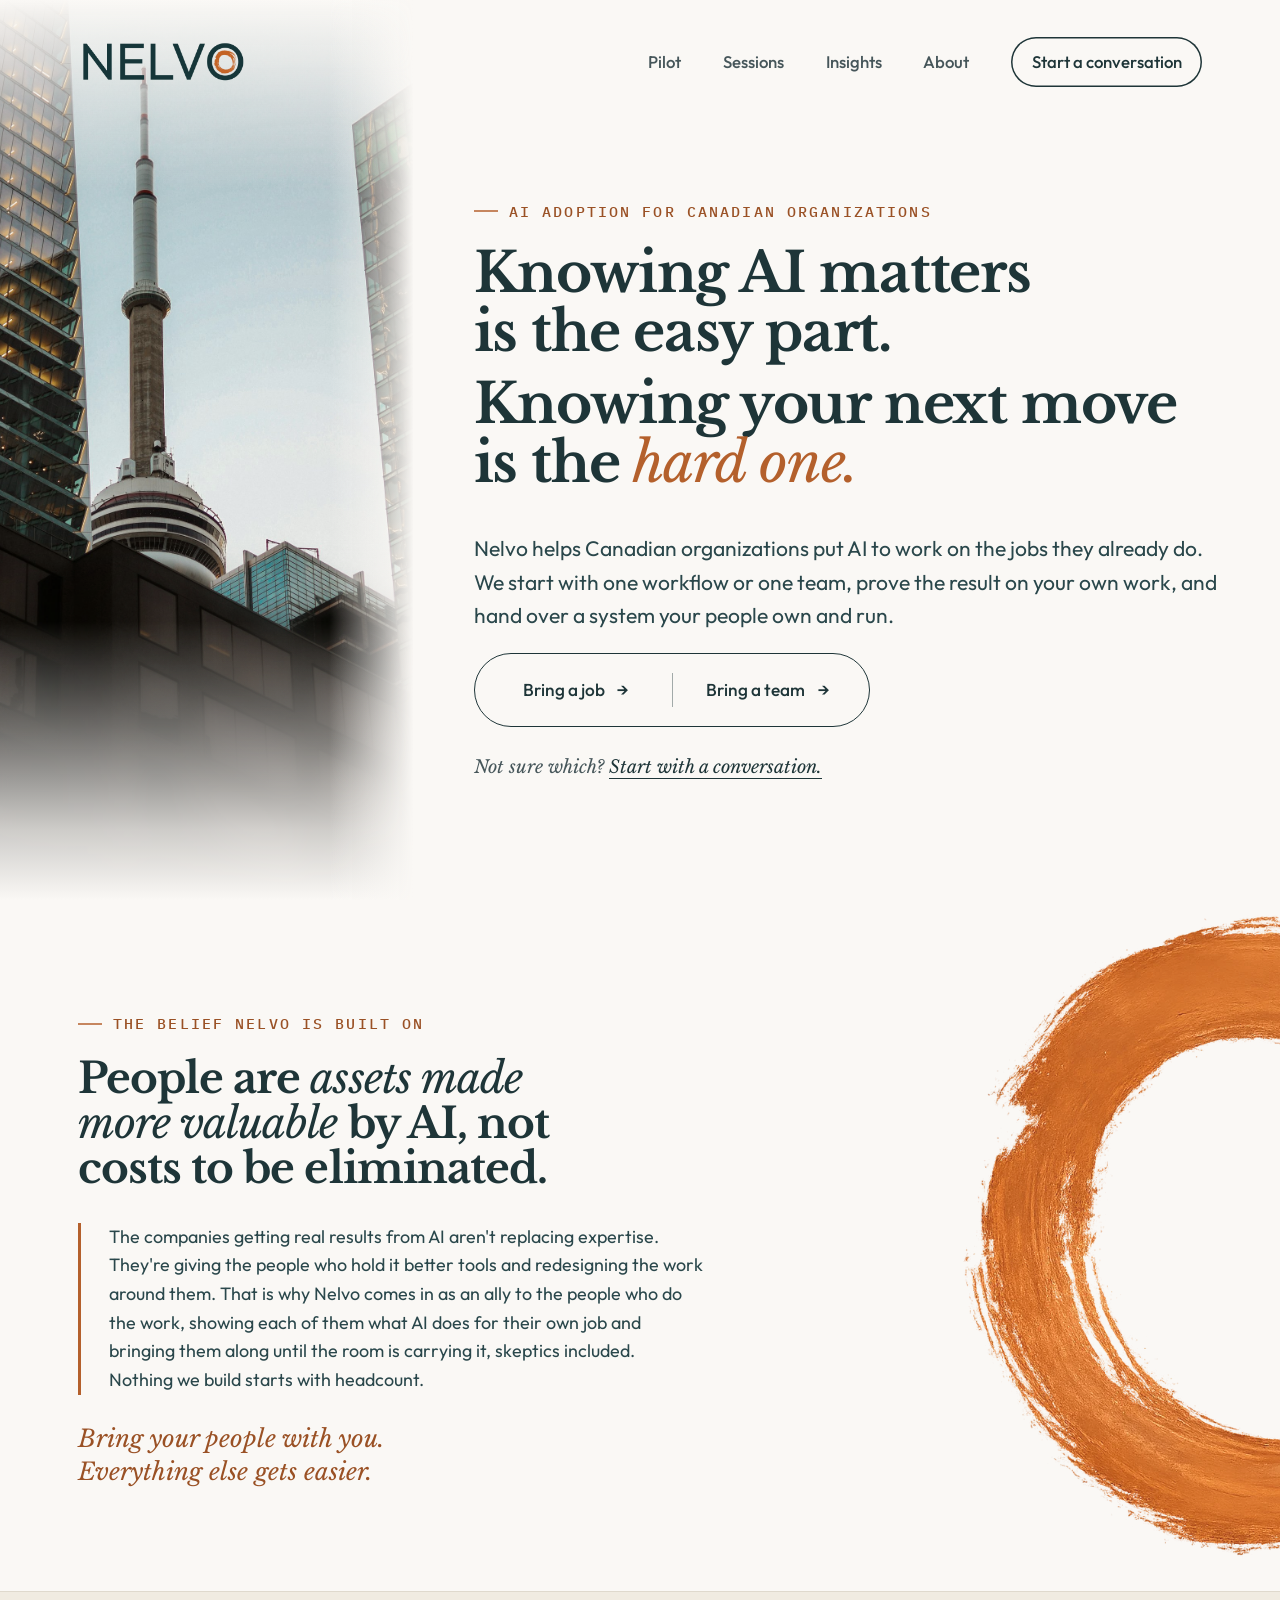
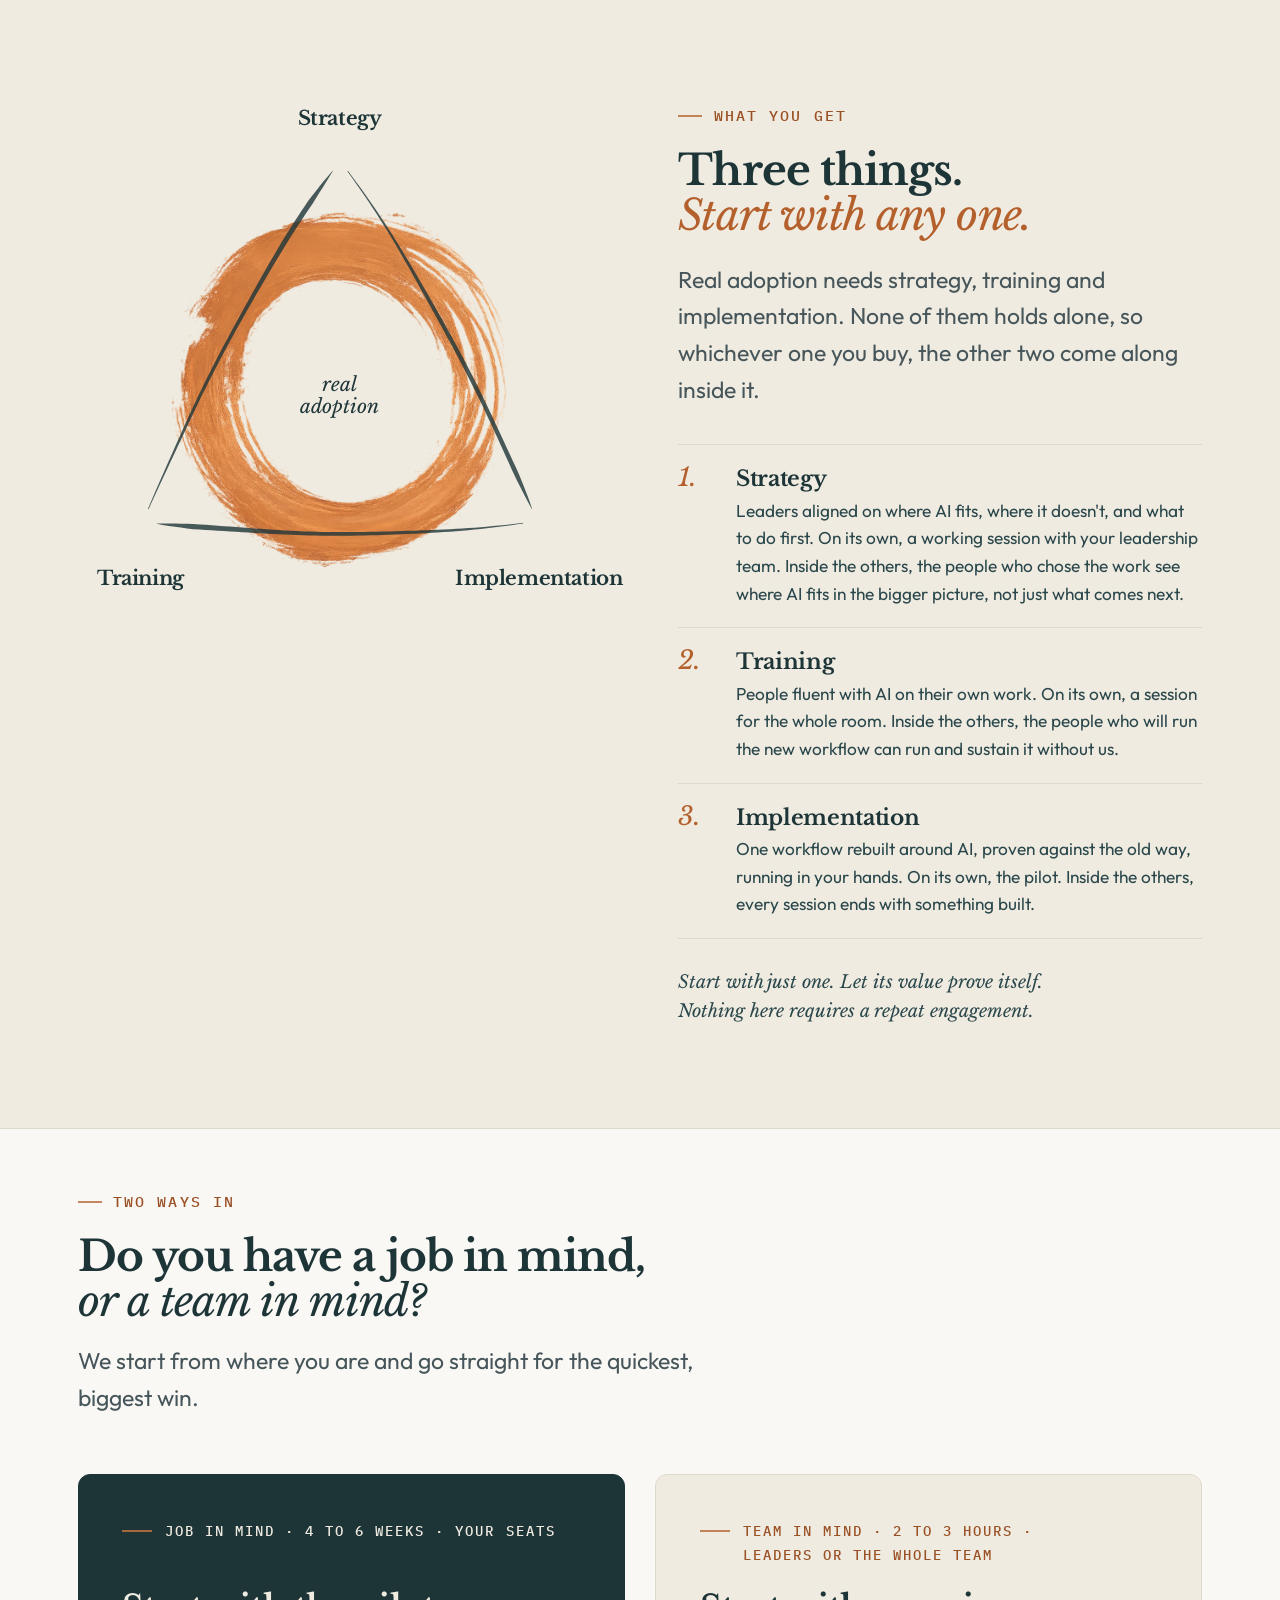
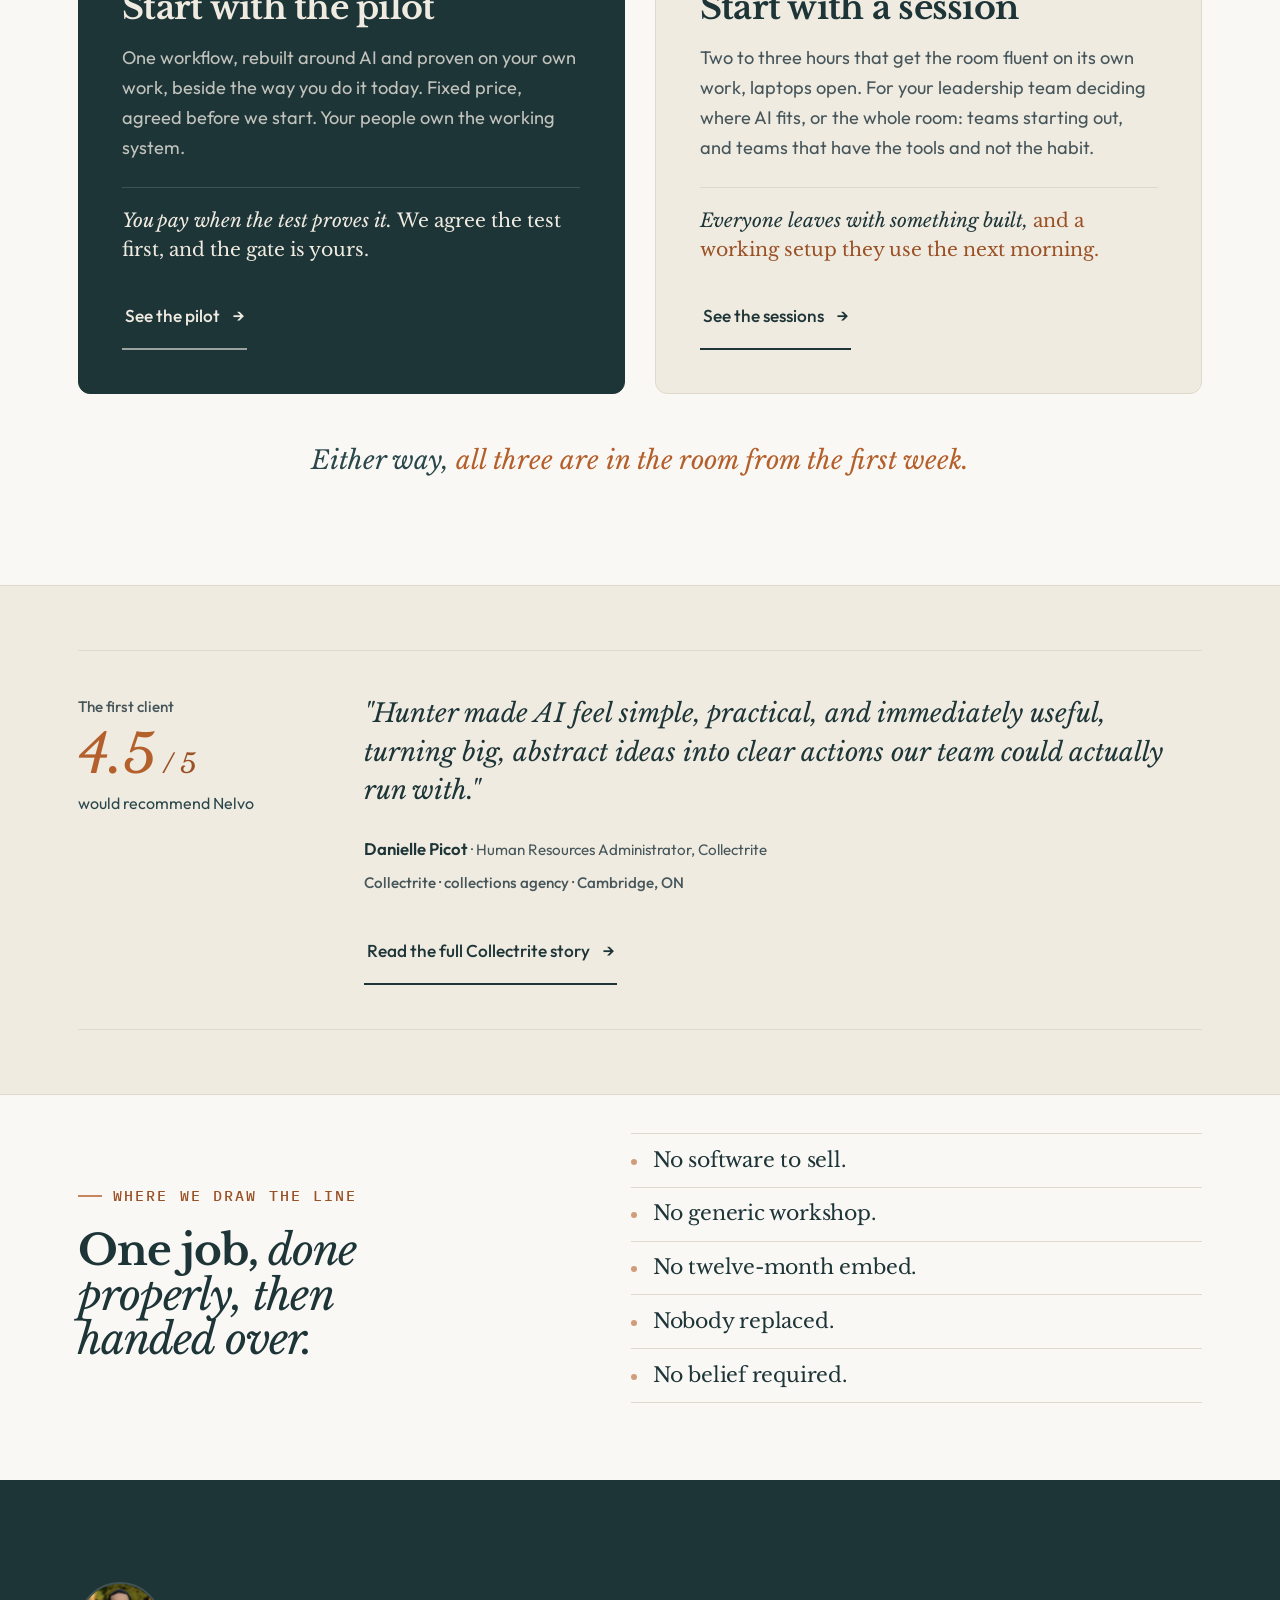
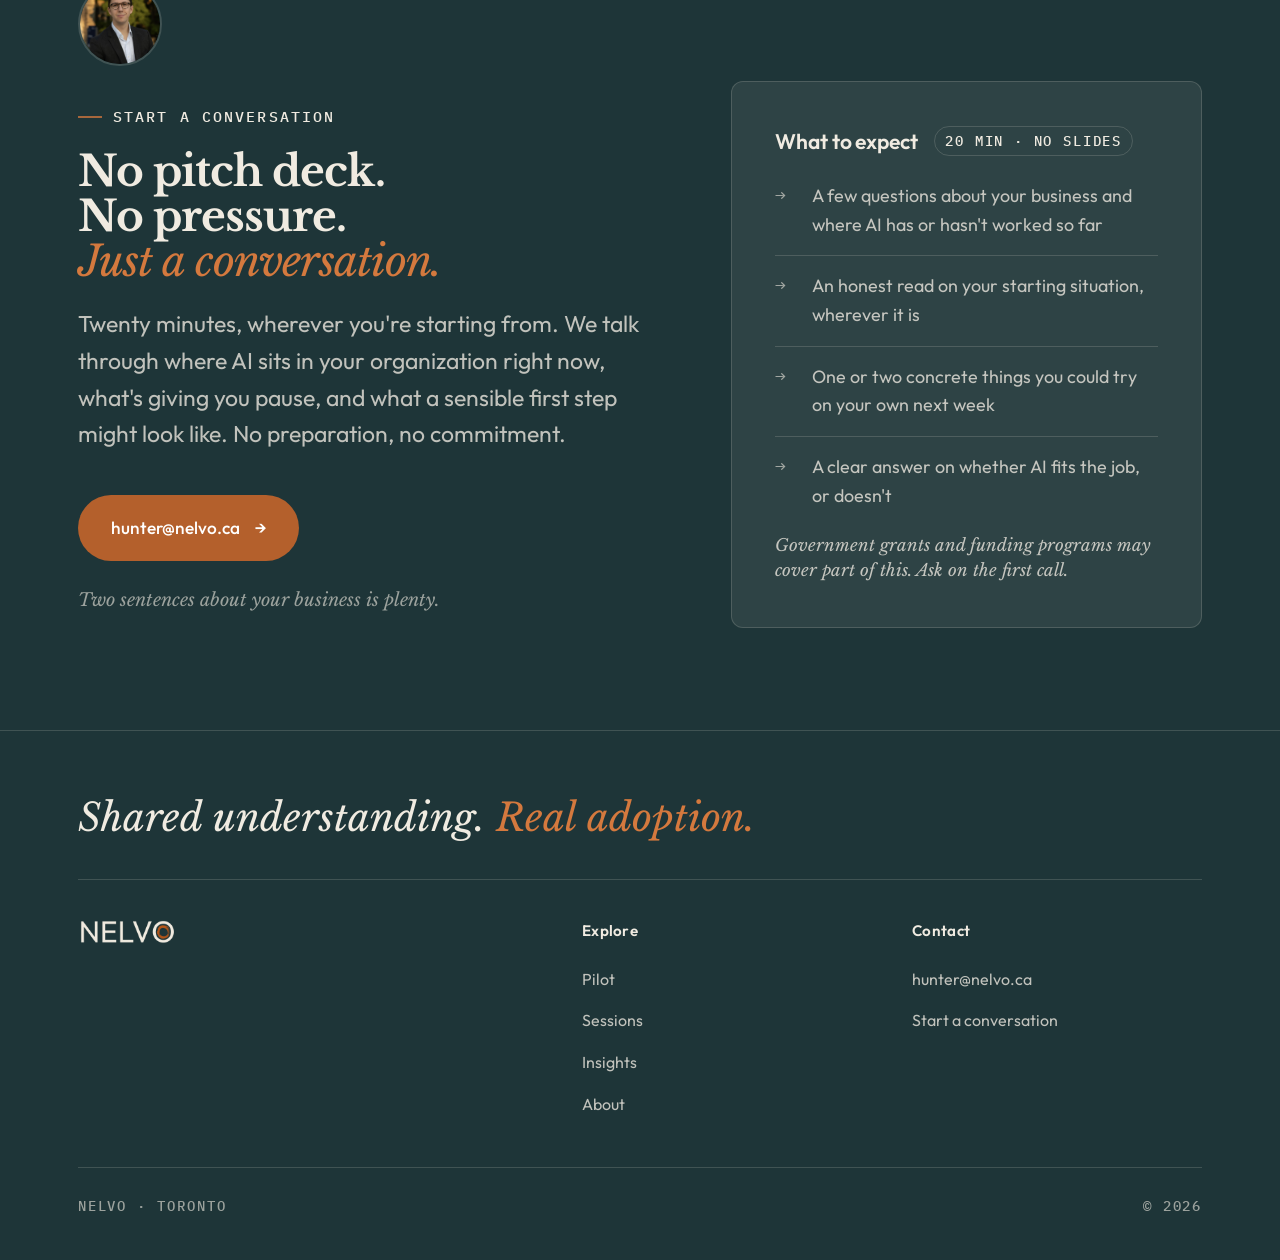
==== commit 96892c92: "v8 polish: small terracotta text to terra-2, sessions numerals, sans heading settings, 12px radii, f" ====
--- a/index.html
+++ b/index.html
@@ -11,15 +11,19 @@
 <meta property="og:description" content="Knowing AI matters is the easy part. Knowing your next move is the hard one. One workflow or one team, proven on your own work.">
 <meta property="og:url" content="https://nelvo.ca">
 <meta property="og:site_name" content="Nelvo">
-<meta property="og:image" content="https://nelvo.ca/resources/og-image.png">
+<meta property="og:image" content="https://nelvo.ca/resources/og-image.png?v=8">
+<meta property="og:image:width" content="1200">
+<meta property="og:image:height" content="630">
+<meta property="og:image:alt" content="Nelvo: AI adoption for Canadian organizations. Knowing AI matters is the easy part. Knowing your next move is the hard one.">
 <meta name="twitter:card" content="summary_large_image">
 <link rel="icon" type="image/png" sizes="32x32" href="mini-logo-32x32.png?v=2">
 <link rel="preconnect" href="https://fonts.googleapis.com">
 <link rel="preconnect" href="https://fonts.gstatic.com" crossorigin>
-<link href="https://fonts.googleapis.com/css2?family=IBM+Plex+Mono:wght@400;500&family=Libre+Baskerville:ital,wght@0,400;0,700;1,400&family=Outfit:wght@300;400;500;600;700&display=swap" rel="stylesheet">
+<link href="https://fonts.googleapis.com/css2?family=IBM+Plex+Mono:wght@400;500&family=Libre+Baskerville:ital,wght@0,400;0,700;1,400&family=Outfit:wght@400;500;600;700&display=swap" rel="stylesheet">
 <link rel="stylesheet" href="style.css">
 </head>
 <body class="home">
+<a class="skip" href="#main">Skip to content</a>
 
 <nav class="nav">
   <div class="nav-inner">
@@ -35,7 +39,7 @@
   </div>
 </nav>
 <div class="menu-overlay">
-  <a href="index.html">Home</a>
+  <a href="index.html" aria-current="page">Home</a>
   <a href="pilot.html">Pilot</a>
   <a href="sessions.html">Sessions</a>
   <a href="insights.html">Insights</a>
@@ -44,7 +48,7 @@
   <span class="mono-note">hunter@nelvo.ca · Toronto</span>
 </div>
 
-<main>
+<main id="main">
 
 <!-- HERO -->
 <header class="hero hero-tor">
@@ -55,8 +59,8 @@
     <p class="lede lede-lead">Nelvo helps Canadian organizations put AI to work on the jobs they already do. We start with one workflow or one team, prove the result on your own work, and hand over a system your people own and run.</p>
     <div class="hero-ctas">
       <div class="seg">
-        <a href="pilot.html">Bring a job <span class="arr">→</span></a>
-        <a href="sessions.html">Bring a team <span class="arr">→</span></a>
+        <a href="pilot.html">Bring a job <span class="arr" aria-hidden="true">→</span></a>
+        <a href="sessions.html">Bring a team <span class="arr" aria-hidden="true">→</span></a>
       </div>
     </div>
     <span class="hero-note serif-note">Not sure which? <a href="#contact">Start with a conversation.</a></span>
@@ -136,7 +140,7 @@
         <p>One workflow, rebuilt around AI and proven on your own work, beside the way you do it today. Fixed price, agreed before we start. Your people own the working system.</p>
         <p class="pay">You pay when the test proves it. <em>We agree the test first, and the gate is yours.</em></p>
         <div class="way-meta">4 to 6 weeks · Your workflow · Your seats</div>
-        <span class="btn-ghost">See the pilot <span class="arr">→</span></span>
+        <span class="btn-ghost">See the pilot <span class="arr" aria-hidden="true">→</span></span>
         <a href="pilot.html" class="cover" aria-label="See the pilot"></a>
       </div>
       <div class="way">
@@ -145,7 +149,7 @@
         <p>Two to three hours that get the room fluent on its own work, laptops open. For your leadership team deciding where AI fits, or the whole room: teams starting out, and teams that have the tools and not the habit.</p>
         <p class="pay">Everyone leaves with something built, <em>and a working setup they use the next morning.</em></p>
         <div class="way-meta">2 to 3 hours · Leaders or the whole team</div>
-        <span class="btn-ghost">See the sessions <span class="arr">→</span></span>
+        <span class="btn-ghost">See the sessions <span class="arr" aria-hidden="true">→</span></span>
         <a href="sessions.html" class="cover" aria-label="See the sessions"></a>
       </div>
     </div>
@@ -166,7 +170,7 @@
         <blockquote>"Hunter made AI feel simple, practical, and immediately useful, turning big, abstract ideas into clear actions our team could actually run with."</blockquote>
         <div class="who"><span class="n">Danielle Picot</span><span class="t">Human Resources Administrator, Collectrite</span></div>
         <p class="proof-context">Collectrite · collections agency · Cambridge, ON</p>
-        <div class="more"><a href="about.html#testimonials" class="btn-ghost">Read the full Collectrite story <span class="arr">→</span></a></div>
+        <div class="more"><a href="about.html#testimonials" class="btn-ghost">Read the full Collectrite story <span class="arr" aria-hidden="true">→</span></a></div>
       </div>
     </div>
   </div>
@@ -199,7 +203,7 @@
       <h2 class="h2 turn">No pitch deck.<br>No pressure.<br><em>Just a conversation.</em></h2>
       <p class="lede">Twenty minutes, wherever you're starting from. We talk through where AI sits in your organization right now, what's giving you pause, and what a sensible first step might look like. No preparation, no commitment.</p>
       <div class="cta-meta">
-        <a href="mailto:hunter@nelvo.ca?subject=Starting%20a%20conversation" class="btn">hunter@nelvo.ca <span class="arr">→</span></a>
+        <a href="mailto:hunter@nelvo.ca?subject=Starting%20a%20conversation" class="btn">hunter@nelvo.ca <span class="arr" aria-hidden="true">→</span></a>
         <span class="mono-note">Serving Canadian organizations</span>
       </div>
       <span class="serif-note">Two sentences about your business is plenty.</span>
--- a/style.css
+++ b/style.css
@@ -1,20 +1,24 @@
 /* ═══════════════════════════════════════════════════════════════
-   NELVO v7 · "THE BIG READ, CHOREOGRAPHED"
-   Same copy, same brand, elevated composition and motion.
+   NELVO v8 · "TWO WAYS IN"
+   One stylesheet for nelvo.ca. Brief of record: website/v8-direction.md
    Brand: Libre Baskerville · Outfit · IBM Plex Mono
    Teal #1E3538 · Cream #FAF8F5/#F0EBE1 · Terracotta #B4602C
-   All hidden initial states live inside prefers-reduced-motion:
-   no-preference blocks, so reduced motion always sees a full page.
+   Every hidden reveal state lives inside a prefers-reduced-motion:
+   no-preference block, so reduced motion always sees the full page.
+   Order: tokens, base and type, layout and motion, components,
+   then page-specific rules. Each component keeps its responsive
+   and motion rules beside it.
    ═══════════════════════════════════════════════════════════════ */
 
+/* ── Tokens ── */
 :root {
   --paper:    #FAF8F5;
   --surface:  #F0EBE1;
   --ink:      #1E3538;
   --ink-2:    #2A474B;
   --terra:    #B4602C;
-  --terra-2:  #9A5125;
-  --terra-lt: #D4793E;
+  --terra-2:  #9A5125;   /* terracotta for small text on light grounds */
+  --terra-lt: #D4793E;   /* terracotta on ink */
   --muted:    #46565a;
   --faint:    #7a8a8d;
   --rule:     #DFD9CD;
@@ -29,13 +33,13 @@
 
   --wrap: 1240px;
   --gut: clamp(1.4rem, 4.5vw, 4rem);
-  --sec: clamp(5.5rem, 11vw, 9.5rem);
+  --sec: clamp(4.5rem, 8vw, 7.5rem);
   --ease: cubic-bezier(.22,.61,.2,1);
   --dur-1: .3s;
-  --dur-2: .6s;
   --dur-3: .95s;
 }
 
+/* ── Base ── */
 *, *::before, *::after { box-sizing: border-box; margin: 0; padding: 0; }
 html { scroll-behavior: smooth; -webkit-font-smoothing: antialiased; text-rendering: optimizeLegibility; }
 body {
@@ -46,1369 +50,324 @@
 img { max-width: 100%; display: block; }
 a { color: inherit; text-decoration: none; }
 ul { list-style: none; }
+::selection { background: rgba(180,96,44,0.24); }
+a:focus-visible, button:focus-visible, summary:focus-visible { outline: 2px solid var(--terra); outline-offset: 3px; border-radius: 3px; }
+
+/* cross-page fade (progressive enhancement; off under reduced motion) */
+@view-transition { navigation: auto; }
+::view-transition-old(root), ::view-transition-new(root) { animation-duration: .24s; }
+
+/* ── Typography ── */
 h1, h2, h3 { font-family: var(--display); font-weight: 700; line-height: 1.06; letter-spacing: -0.022em; }
 h2, h3 { text-wrap: balance; }
-h1 em, h2 em, h3 em { font-style: italic; font-weight: 400; color: var(--terra); }
-.dark h1 em, .dark h2 em, .dark h3 em { color: var(--terra-lt); }
-::selection { background: rgba(180,96,44,0.24); }
-a:focus-visible, button:focus-visible, summary:focus-visible { outline: 2px solid var(--terra); outline-offset: 3px; border-radius: 3px; }
-
-/* cross-page fade (progressive enhancement; disabled under reduced motion below) */
-@view-transition { navigation: auto; }
-::view-transition-old(root), ::view-transition-new(root) { animation-duration: .24s; }
-
+h1 em, h2 em { font-style: italic; font-weight: 400; }
+h1 em { color: var(--terra); }
+/* the terracotta italic turn: one per screen, marked with .turn */
+.turn em { color: var(--terra); }
+.h2 { font-size: clamp(2rem, 3.3vw, 2.95rem); }
+.h3 { font-size: clamp(1.5rem, 2.1vw, 1.75rem); }
+.lede {
+  font-size: clamp(1.35rem, 1.8vw, 1.62rem); line-height: 1.6;
+  font-weight: 400; color: var(--muted); max-width: 32em; text-wrap: pretty;
+}
+.mono-note { font-family: var(--body); font-weight: 500; font-size: 1rem; line-height: 1.5; color: var(--muted); }
+.serif-note { font-family: var(--display); font-style: italic; font-size: 1.12rem; color: var(--muted); }
+
+/* ── Layout ── */
 .wrap { max-width: var(--wrap); margin: 0 auto; padding: 0 var(--gut); }
 .sec { padding: var(--sec) 0; position: relative; }
 .sec-tight { padding-top: 0; }
+.sec-join { padding-top: calc(var(--sec) * 0.5); }   /* a section that continues the one above */
 .sec-surface { background: var(--surface); border-top: 1px solid var(--rule); }
 .sec-surface-b { border-bottom: 1px solid var(--rule); }
-
-/* ── Type utilities ── */
-.eyebrow {
-  font-family: var(--mono); font-size: 1.25rem; font-weight: 500;
-  letter-spacing: 0.2em; text-transform: uppercase; color: var(--terra);
-  display: inline-flex; align-items: center; gap: 0.8rem; margin-bottom: 1.6rem;
-}
-.eyebrow::before { content: ''; width: 30px; height: 2px; background: var(--terra); opacity: 0.75; flex: none; }
-.dark .eyebrow { color: var(--terra-lt); }
-.dark .eyebrow::before { background: var(--terra-lt); }
-.h1 { font-size: clamp(3rem, 7vw, 6.2rem); }
-.h2 { font-size: clamp(2.2rem, 4.4vw, 3.7rem); }
-.h3 { font-size: clamp(1.6rem, 2.4vw, 2.1rem); }
-.lede {
-  font-size: clamp(1.35rem, 1.8vw, 1.62rem); line-height: 1.6;
-  font-weight: 400; color: var(--muted); max-width: 56ch; text-wrap: pretty;
-}
-.lede-light { font-weight: 300; }
-.dark .lede { color: var(--cream-78); }
-.mono-note {
-  font-family: var(--mono); font-size: 1rem; font-weight: 500;
-  letter-spacing: 0.15em; text-transform: uppercase; color: var(--faint); line-height: 1.9;
-}
-.dark .mono-note { color: var(--cream-60); }
-.serif-note { font-family: var(--display); font-style: italic; font-size: 1.12rem; color: var(--faint); }
-.dark .serif-note { color: var(--cream-60); }
-
-/* ── Buttons (solid terracotta; depth from color and motion, not gradients) ── */
-.btn {
-  display: inline-flex; align-items: center; gap: 0.9rem;
-  background: var(--terra); color: #fff; font-weight: 500;
-  font-size: 1.08rem; padding: 1.15rem 2.1rem; border-radius: 999px;
-  transition: background var(--dur-1), transform var(--dur-1) var(--ease), box-shadow var(--dur-1);
-  box-shadow: 0 18px 38px -20px rgba(154,81,37,0.7);
-}
-.btn:hover { background: var(--terra-2); transform: translateY(-2px); }
-.btn:active { transform: translateY(0); box-shadow: 0 10px 22px -16px rgba(154,81,37,0.7); }
-.btn .arr { transition: transform var(--dur-1) var(--ease) .06s; }
-.btn:hover .arr { transform: translateX(5px); }
-.btn-ink { background: var(--ink); box-shadow: 0 18px 38px -20px rgba(30,53,56,0.7); }
-.btn-ink:hover { background: #142528; }
-.btn-ghost {
-  display: inline-flex; align-items: center; gap: 0.8rem;
-  font-weight: 500; font-size: 1.08rem; color: var(--ink);
-  padding: 1.1rem 0.2rem; border-bottom: 2px solid var(--ink);
-  transition: color .2s, border-color .2s;
-}
-.btn-ghost:hover { color: var(--terra); border-color: var(--terra); }
-.btn-ghost .arr { transition: transform var(--dur-1) var(--ease) .06s; }
-.btn-ghost:hover .arr { transform: translateX(5px); }
-.dark .btn-ghost { color: var(--surface); border-color: var(--cream-60); }
-.dark .btn-ghost:hover { color: var(--terra-lt); border-color: var(--terra-lt); }
-
-/* ── Reveal motion (trigger classes; hidden states gated below) ── */
-.rv.in { opacity: 1; transform: none; }
-.d1 { --d: .08s; } .d2 { --d: .16s; } .d3 { --d: .24s; } .d4 { --d: .32s; }
-@keyframes riseIn { from { opacity: 0; transform: translateY(30px); } to { opacity: 1; transform: none; } }
-
+/* section heads */
+.outcomes-head { max-width: 880px; margin-bottom: clamp(2.8rem, 5vw, 4.4rem); }
+.outcomes-head .h2 { margin-bottom: 1.6rem; }
+
+/* ── Reveal motion ── */
+/* main.js adds .in when an element scrolls into view; .d1 to .d3 stagger it */
+.d1 { --d: .08s; }
+.d2 { --d: .16s; }
+.d3 { --d: .24s; }
 @media (prefers-reduced-motion: no-preference) {
   .rv { opacity: 0; transform: translateY(30px); transition: opacity var(--dur-3) var(--ease), transform var(--dur-3) var(--ease); transition-delay: var(--d, 0s); }
   .rv.in { opacity: 1; transform: none; }
-  /* image wipe variant: clip the child image, never the observed container
-     (Chrome's IntersectionObserver applies the element's own clip-path, so a
-     fully-clipped container reports zero intersection and never reveals) */
-  .rv-clip { opacity: 1; transform: none; }
-  .rv-clip img { clip-path: inset(0 100% 0 0); transition: clip-path 1.1s var(--ease); transition-delay: var(--d, 0s); }
-  .rv-clip.in img { clip-path: inset(0 0 0 0); }
-  /* smooth fade-in variant (no wipe): fade the child image only */
-  .rv-fade { opacity: 1; transform: none; }
-  .rv-fade img { opacity: 0; transition: opacity 1.1s var(--ease); transition-delay: var(--d, 0s); }
-  .rv-fade.in img { opacity: 1; }
 }
 @media (prefers-reduced-motion: reduce) {
-  .rv, .rv-clip, .rv-clip img, .rv-fade, .rv-fade img { opacity: 1 !important; transform: none !important; transition: none !important; clip-path: none !important; }
+  .rv { opacity: 1 !important; transform: none !important; transition: none !important; }
   *, *::before, *::after { animation: none !important; transition-duration: .01ms !important; }
   html { scroll-behavior: auto; }
   [data-spin] { transform: none !important; }
   @view-transition { navigation: none; }
 }
-
-/* ── Ensō (textured webp) ── */
+@keyframes riseIn { from { opacity: 0; transform: translateY(30px); } to { opacity: 1; transform: none; } }
+@keyframes lineUp { to { transform: none; } }
+@keyframes plx { from { translate: 0 -3.5%; } to { translate: 0 3.5%; } }
+
+/* ── Ensō (textured webp; main.js turns [data-spin] marks with the scroll) ── */
 .enso { pointer-events: none; user-select: none; }
 .enso img { width: 100%; height: 100%; object-fit: contain; }
-.enso-wm { position: absolute; width: clamp(380px, 44vw, 640px); height: clamp(380px, 44vw, 640px); opacity: 0.07; filter: grayscale(1) brightness(3); }
+/* watermarks: retired from view (two ensō on home, one per subpage); the markup remains */
+.enso-wm { display: none; position: absolute; width: clamp(380px, 44vw, 640px); height: clamp(380px, 44vw, 640px); opacity: 0.07; filter: grayscale(1) brightness(3); }
 .wm-tr { right: -180px; top: -140px; }
 .wm-bl { left: clamp(-200px, -13vw, -160px); bottom: -180px; }
 
-/* ── Unified photo treatment ── */
-.whynow-photo img, .room-banner img, .photo-band img { filter: saturate(0.78); }
-
-/* scroll-driven parallax: progressive enhancement only */
-@supports (animation-timeline: view()) {
-  @media (prefers-reduced-motion: no-preference) {
-    .whynow-photo img, .room-banner img { scale: 1.12; animation: plx linear both; animation-timeline: view(); }
-    .photo-band img { animation: plx linear both; animation-timeline: view(); }
-  }
-}
-@keyframes plx { from { translate: 0 -3.5%; } to { translate: 0 3.5%; } }
+/* skip link: hidden until a keyboard user tabs to it */
+.skip { position: absolute; left: 1rem; top: -4rem; z-index: 200; padding: 0.7rem 1.2rem; border-radius: 999px; background: var(--ink); color: var(--surface); font-weight: 500; font-size: 1rem; }
+.skip:focus { top: 1rem; }
 
 /* ── Nav ── */
 .nav { position: fixed; top: 0; left: 0; right: 0; z-index: 90; transition: background .35s var(--ease), box-shadow .35s, border-color .35s; border-bottom: 1px solid transparent; }
-.nav.scrolled { background: rgba(250,248,245,0.88); backdrop-filter: blur(16px); -webkit-backdrop-filter: blur(16px); border-bottom-color: var(--rule); }
+.nav.scrolled { background: rgba(250,248,245,0.88); -webkit-backdrop-filter: blur(16px); backdrop-filter: blur(16px); border-bottom-color: var(--rule); }
 .nav-inner { max-width: var(--wrap); margin: 0 auto; padding: 0 var(--gut); height: 92px; display: flex; align-items: center; justify-content: space-between; gap: 2rem; transition: height .35s var(--ease); }
 .nav.scrolled .nav-inner { height: 72px; }
 .home .nav-inner { height: 124px; }
 .home .nav.scrolled .nav-inner { height: 72px; }
 .nav-logo img { height: 30px; transition: height .6s var(--ease); }
-.home .nav-logo { transition: transform .6s var(--ease); transform: translateX(var(--logo-shift, 0px)); }
-.home .nav.scrolled .nav-logo { transform: translateX(0); }
-.home .nav-logo img { height: 84px; }
+.home .nav-logo { transition: transform .6s var(--ease); }
+.home .nav-logo img { height: 48px; }
 .home .nav.scrolled .nav-logo img { height: 30px; }
 .nav-links { display: flex; align-items: center; gap: 2.6rem; }
-.nav-links a:not(.btn-nav) { font-weight: 500; font-size: 1.25rem; color: var(--muted); position: relative; padding: 0.4rem 0; transition: color .2s; }
+.nav-links a:not(.btn-nav) { font-weight: 500; font-size: 1.05rem; color: var(--muted); position: relative; padding: 0.4rem 0; transition: color .2s; }
 /* underline grows in from the left, exits to the right */
 .nav-links a:not(.btn-nav)::after { content: ''; position: absolute; left: 0; bottom: 0; height: 2px; width: 100%; background: var(--terra); transform: scaleX(0); transform-origin: right; transition: transform var(--dur-1) var(--ease); }
 .nav-links a:not(.btn-nav):hover { color: var(--ink); }
 .nav-links a:not(.btn-nav):hover::after { transform: scaleX(1); transform-origin: left; }
 .nav-links a.active { color: var(--ink); }
 .nav-links a.active::after { transform: scaleX(1); }
-.btn-nav { background: var(--terra); color: #fff; padding: 0.75rem 1.5rem; border-radius: 999px; font-weight: 500; font-size: 1.25rem; box-shadow: 0 5px 14px -6px rgba(180,96,44,0.55); transition: background .2s, box-shadow var(--dur-1) var(--ease), transform .2s var(--ease); }
-.btn-nav:hover { background: var(--terra-2); transform: translateY(-1px); box-shadow: 0 9px 20px -7px rgba(180,96,44,0.62); }
-.btn-nav:active { transform: translateY(0); box-shadow: 0 3px 9px -6px rgba(180,96,44,0.5); }
+.btn-nav { background: var(--terra); color: #fff; padding: 0.65rem 1.3rem; border-radius: 999px; font-weight: 500; font-size: 1.05rem; transition: background .2s, box-shadow var(--dur-1) var(--ease), transform .2s var(--ease); }
+.btn-nav:hover { background: var(--terra-2); }
+/* home, at the top: the nav button is an ink outline so the headline leads */
+.home .nav:not(.scrolled) .btn-nav { background: transparent; color: var(--ink); box-shadow: inset 0 0 0 1.5px var(--ink); }
+.home .nav:not(.scrolled) .btn-nav:hover { background: var(--ink); color: #fff; }
 .burger { display: none; background: none; border: 0; cursor: pointer; width: 46px; height: 46px; position: relative; z-index: 95; }
 .burger span { position: absolute; left: 10px; right: 10px; height: 2px; background: var(--ink); border-radius: 2px; transition: transform var(--dur-1) var(--ease), opacity .2s, background var(--dur-1); }
 .burger span:nth-child(1) { top: 17px; }
 .burger span:nth-child(2) { top: 23px; }
 .burger span:nth-child(3) { top: 29px; }
-.menu-open .burger span { background: var(--surface); }
-.menu-open .burger span:nth-child(1) { transform: translateY(6px) rotate(45deg); }
-.menu-open .burger span:nth-child(2) { opacity: 0; }
-.menu-open .burger span:nth-child(3) { transform: translateY(-6px) rotate(-45deg); }
+@media (max-width: 1080px) {
+  .nav-links { display: none; }
+  .burger { display: block; }
+}
+@media (max-width: 640px) {
+  .home .nav-logo img { height: 40px; }
+}
+
+/* ── Phone menu ── */
+.menu-open { overflow: hidden; }
 .menu-overlay { position: fixed; inset: 0; z-index: 92; background: var(--ink); display: flex; flex-direction: column; justify-content: center; padding: 0 var(--gut); opacity: 0; visibility: hidden; transition: opacity .4s var(--ease), visibility .4s; }
 .menu-open .menu-overlay { opacity: 1; visibility: visible; }
-.menu-open { overflow: hidden; }
-.menu-overlay a { font-family: var(--display); font-weight: 700; font-size: clamp(2.2rem, 9vw, 3.4rem); color: var(--surface); padding: 0.6rem 0; opacity: 0; transform: translateY(16px); transition: opacity .45s var(--ease), transform .45s var(--ease), color .2s; }
+/* 7vw keeps "Start a conversation" on one line down to a 320px screen */
+.menu-overlay a { font-family: var(--display); font-weight: 700; font-size: clamp(1.6rem, 7vw, 2.6rem); color: var(--surface); padding: 0.5rem 0; opacity: 0; transform: translateY(16px); transition: opacity .45s var(--ease), transform .45s var(--ease), color .2s; }
 .menu-overlay a:hover { color: var(--terra-lt); }
 .menu-open .menu-overlay a { opacity: 1; transform: none; }
 .menu-open .menu-overlay a:nth-child(1) { transition-delay: .08s; }
 .menu-open .menu-overlay a:nth-child(2) { transition-delay: .15s; }
 .menu-open .menu-overlay a:nth-child(3) { transition-delay: .22s; }
 .menu-open .menu-overlay a:nth-child(4) { transition-delay: .29s; }
+.menu-open .menu-overlay a:nth-child(5) { transition-delay: .36s; }
+.menu-open .menu-overlay a:nth-child(6) { transition-delay: .43s; }
 .menu-overlay .mono-note { margin-top: 2.4rem; color: var(--cream-60); }
-
-/* ── HERO ── */
-.hero { min-height: 100svh; display: flex; align-items: center; position: relative; overflow: hidden; padding: clamp(8rem, 16vh, 11rem) 0 clamp(4rem, 8vh, 6rem); }
-.hero-enso { position: absolute; right: clamp(-27vw, -510px, -120px); top: 50%; transform: translateY(-50%); width: clamp(420px, 56vw, 880px); height: clamp(420px, 56vw, 880px); opacity: 0.9; z-index: 0; }
+/* the bars turn into an X; while open the bar rides above the overlay (z 93 over 92), clear, with the logo hidden, so only the cream X shows */
+.menu-open .burger span { background: var(--surface); }
+.menu-open .burger span:nth-child(1) { transform: translateY(6px) rotate(45deg); }
+.menu-open .burger span:nth-child(2) { opacity: 0; }
+.menu-open .burger span:nth-child(3) { transform: translateY(-6px) rotate(-45deg); }
+.menu-open .nav, .menu-open .nav.scrolled, body.post-page.menu-open .nav.scrolled { z-index: 93; background: transparent; box-shadow: none; border-bottom-color: transparent; -webkit-backdrop-filter: none; backdrop-filter: none; }
+.menu-open .nav .nav-logo { opacity: 0; pointer-events: none; }
+
+/* ── Buttons (solid terracotta; depth from color and motion, not shadow) ── */
+.btn {
+  display: inline-flex; align-items: center; gap: 0.9rem;
+  background: var(--terra); color: #fff; font-weight: 500;
+  font-size: 1.08rem; padding: 1.15rem 2.1rem; border-radius: 999px;
+  transition: background var(--dur-1), transform var(--dur-1) var(--ease), box-shadow var(--dur-1);
+}
+.btn:hover { background: var(--terra-2); transform: translateY(-2px); }
+.btn:active { transform: translateY(0); box-shadow: 0 10px 22px -16px rgba(154,81,37,0.7); }
+.btn .arr, .btn-ghost .arr { transition: transform var(--dur-1) var(--ease) .06s; }
+.btn:hover .arr { transform: translateX(5px); }
+.btn-ghost {
+  display: inline-flex; align-items: center; gap: 0.8rem;
+  font-weight: 500; font-size: 1.08rem; color: var(--ink);
+  padding: 1.1rem 0.2rem; border-bottom: 2px solid var(--ink);
+  transition: color .2s, border-color .2s;
+}
+.btn-ghost:hover { color: var(--terra); border-color: var(--terra); }
+.btn-ghost:hover .arr { transform: translateX(5px); }
+
+/* ── Segmented pill: the two doors (home hero, end of About) ── */
+/* both halves ink on paper at rest; the hovered or focused half fills terracotta and the divider beside it hides */
+.seg { display: inline-flex; gap: 0; padding: 5px; border: 1.5px solid var(--ink); border-radius: 999px; }
+.seg a { position: relative; display: inline-flex; align-items: center; justify-content: center; gap: .8rem; min-width: 12rem; padding: 1rem 1.6rem; border-radius: 999px; font-weight: 500; font-size: 1.08rem; color: var(--ink); transition: background .25s var(--ease), color .25s var(--ease); }
+.seg a + a::before { content: ''; position: absolute; left: 0; top: 22%; bottom: 22%; width: 1.5px; background: rgba(30, 53, 56, .4); transition: opacity .2s; }
+.seg a:hover, .seg a:focus-visible { background: var(--terra); color: #fff; }
+.seg a:hover::before, .seg a:hover + a::before, .seg a:focus-visible::before, .seg a:focus-visible + a::before { opacity: 0; }
+.seg a .arr { transition: transform var(--dur-1) var(--ease) .06s; }
+.seg a:hover .arr { transform: translateX(4px); }
+/* small phones: the halves share the width */
+@media (max-width: 480px) {
+  .seg { display: flex; width: 100%; }
+  .seg a { flex: 1; min-width: 0; padding: .95rem .9rem; gap: .5rem; font-size: 1rem; }
+}
+
+/* ── Eyebrow ── */
+.eyebrow {
+  display: inline-flex; align-items: flex-start; gap: 0.7rem; margin-bottom: 1.2rem;
+  font-family: var(--mono); font-size: 0.95rem; font-weight: 500; line-height: 1.7;
+  letter-spacing: 0.14em; text-transform: uppercase; color: var(--terra-2);
+}
+/* the margin centres the 2px dash on the first line of the label at line-height 1.7, so it stays put when the label wraps */
+.eyebrow::before { content: ''; flex: none; width: 24px; height: 2px; margin-top: calc(0.85em - 1px); background: var(--terra); opacity: 0.75; }
+@media (max-width: 640px) {
+  .eyebrow { font-size: 0.875rem; letter-spacing: 0.1em; }
+}
+
+/* ── Home hero: the Toronto column left, the headline right ── */
+.hero { min-height: 100svh; position: relative; overflow: hidden; }
 .hero .wrap { position: relative; z-index: 1; min-width: 0; width: 100%; }
-.hero .h1 { max-width: none; white-space: nowrap; font-size: clamp(2.1rem, 5.5vw, 5.1rem); margin-bottom: 2.2rem; }
+.hero .h1 { margin-bottom: 2.4rem; line-height: 1.08; }
 /* masked line entrance */
 .hero .hl { display: block; overflow: hidden; padding-bottom: 0.12em; margin-bottom: -0.12em; }
+.hero .hl + .hl { margin-top: 0.22em; }
 .hero .hl-in { display: block; }
-/* per-letter spans flip to navy where they overlap the enso (set in main.js) */
-.hero .h1 em .eo, .hero .eyebrow .eo, .hero .lede-lead em .eo { transition: color .18s var(--ease); }
-.hero .lede { margin-bottom: 2.8rem; }
-.hero .lede-lead { margin-bottom: 1.25rem; }
-.hero .lede-lead em { font-family: var(--display); font-style: italic; font-weight: 400; color: var(--terra); }
-.hero-points { display: flex; flex-direction: column; gap: 0.8rem; margin-bottom: 2.8rem; margin-left: 1.4rem; max-width: 42ch; }
-.hero-points li { position: relative; padding-left: 1.95rem; font-size: clamp(1.2rem, 1.5vw, 1.42rem); font-weight: 400; line-height: 1.5; color: var(--ink-2); }
-.hero-points li::before { content: "→"; position: absolute; left: 0; top: 0.02em; color: var(--terra); font-weight: 500; }
-.hero-ctas { display: flex; align-items: center; gap: 2.2rem; flex-wrap: wrap; }
-.hero-note { display: block; margin-top: 1.6rem; }
+.hero .lede-lead { max-width: 54ch; margin-bottom: 1.25rem; font-size: clamp(1.25rem, 1.65vw, 1.5rem); color: var(--ink-2); }
+.hero-ctas { display: flex; align-items: center; gap: 1rem 1.1rem; flex-wrap: wrap; }
+.hero-note { display: block; margin-top: 1.6rem; color: var(--muted); }
+.hero-note a { color: var(--ink); border-bottom: 1px solid currentColor; transition: color .2s, border-color .2s; }
+.hero-note a:hover { color: var(--terra); border-color: var(--terra); }
 @media (prefers-reduced-motion: no-preference) {
   .hero .wrap > * { animation: riseIn 1s var(--ease) both; }
   .hero .wrap > .eyebrow { animation-delay: .05s; }
   .hero .wrap > .h1 { animation: none; }
   .hero .hl-in { transform: translateY(115%); animation: lineUp 1s var(--ease) both; }
   .hero .hl:nth-child(1) .hl-in { animation-delay: .14s; }
-  .hero .hl:nth-child(2) .hl-in { animation-delay: .25s; }
+  .hero .hl:nth-child(2) .hl-in { animation-delay: .28s; }
   .hero .wrap > .lede-lead { animation-delay: .42s; }
-  .hero .wrap > .hero-points { animation-delay: .52s; }
   .hero .wrap > .hero-ctas { animation-delay: .62s; }
   .hero .wrap > .hero-note { animation-delay: .72s; }
-  .hero-points li { opacity: 0; animation: riseIn .8s var(--ease) both; }
-  .hero-points li:nth-child(1) { animation-delay: .58s; }
-  .hero-points li:nth-child(2) { animation-delay: .66s; }
-  .hero-points li:nth-child(3) { animation-delay: .74s; }
-  .hero-enso { animation: ensoIn 1.9s var(--ease) .2s both; }
-}
-@keyframes lineUp { to { transform: none; } }
-@keyframes ensoIn { from { opacity: 0; transform: translateY(-50%) rotate(-14deg) scale(0.94); } to { opacity: 0.9; transform: translateY(-50%) rotate(0deg) scale(1); } }
-
-/* ── Stats band (the gap) ── */
-.gap-head { max-width: 880px; margin-bottom: clamp(2.6rem, 5vw, 4.2rem); }
-.gap-head .h2 { margin-bottom: 1.4rem; }
-.gap-head .lede strong { font-weight: 700; }
-.stats { display: grid; grid-template-columns: 1fr 2fr; gap: clamp(1rem, 2vw, 1.5rem); align-items: stretch; }
-.stat-set { display: flex; flex-direction: column; border: 1px solid var(--rule); border-radius: 16px; padding: clamp(1.3rem, 2.2vw, 1.9rem) clamp(1.4rem, 2.4vw, 2rem) clamp(1.5rem, 2.6vw, 2.1rem); }
-.stat-set--gap { background: var(--surface); }
-.stat-set--gain { background: var(--paper); border-color: rgba(180,96,44,0.38); box-shadow: 0 26px 54px -40px rgba(180,96,44,0.55); }
-/* stat leads: Outfit 700 (deliberate departure from mono, carried from v6 tweaks) */
-.stat-lead { font-family: var(--body); font-size: 1.125rem; font-weight: 700; letter-spacing: 0.18em; text-transform: uppercase; margin: 0 0 clamp(1.1rem, 2.2vw, 1.5rem); padding-bottom: 0.9rem; position: relative; }
-.stat-lead::after { content: ''; position: absolute; left: 0; right: 0; bottom: 0; height: 1px; background: var(--rule); transform-origin: left; }
-.stat-lead--gap { color: var(--faint); }
-.stat-lead--gain { color: var(--terra); }
-.stat-set--gain .stat-lead::after { background: rgba(180,96,44,0.28); }
-.stat-row { display: grid; grid-template-columns: 1fr; flex: 1; align-content: center; }
-.stat-row--two { grid-template-columns: 1fr 1fr; align-content: stretch; }
-.stat { padding: 0; border-right: none; }
-.stat-row--two .stat:first-child { padding-right: clamp(1.3rem, 2.6vw, 2.2rem); }
-.stat-row--two .stat:last-child { padding-left: clamp(1.3rem, 2.6vw, 2.2rem); border-left: 1px solid rgba(180,96,44,0.22); }
-.stat .v { font-family: var(--display); font-weight: 700; font-size: clamp(3rem, 5.2vw, 4.6rem); line-height: 1; letter-spacing: -0.03em; display: flex; align-items: baseline; gap: 2px; }
-.stat .v .u { font-style: italic; font-weight: 400; font-size: 0.55em; color: var(--terra); }
-/* reserve digit width so the count-up animation can't reflow the layout */
-.stat .v [data-count] { font-variant-numeric: tabular-nums; display: inline-block; min-width: 2ch; text-align: right; }
-.jump .jv [data-count] { font-variant-numeric: tabular-nums; }
-.whynow .stat .v [data-count] { text-align: left; }
-.whynow .stat .v [data-count][data-prefix] { min-width: 4.2ch; }
-.stat p { font-size: 1.25rem; color: var(--muted); font-weight: 300; margin-top: 0.8rem; line-height: 1.55; max-width: 30ch; }
-.stat .src { display: block; font-family: var(--mono); font-size: 0.875rem; font-weight: 500; letter-spacing: 0.14em; text-transform: uppercase; color: var(--faint); margin-top: 0.9rem; }
-.gap-quote { margin-top: clamp(2.6rem, 5vw, 4rem); padding: 1.8rem 0 0 1.8rem; border-left: 3px solid var(--terra); max-width: 760px; }
-.gap-quote blockquote { font-family: var(--display); font-style: italic; font-size: clamp(1.15rem, 1.8vw, 1.45rem); line-height: 1.6; color: var(--ink-2); }
-.gap-quote .mono-note { display: block; margin-top: 1rem; }
-/* choreography: cards rise one after the other, hairlines draw, then counts run */
-@media (prefers-reduced-motion: no-preference) {
-  .stats.rv { opacity: 1; transform: none; }
-  .stats.rv .stat-set { opacity: 0; transform: translateY(26px); transition: opacity .85s var(--ease), transform .85s var(--ease); }
-  .stats.rv.in .stat-set { opacity: 1; transform: none; }
-  .stats.rv.in .stat-set--gain { transition-delay: .14s; }
-  .stats.rv .stat-lead::after { transform: scaleX(0); transition: transform .8s var(--ease) .3s; }
-  .stats.rv.in .stat-lead::after { transform: scaleX(1); }
-  .gap-quote.rv { transform: none; }
-  .gap-quote.rv { border-left-color: transparent; transition: opacity var(--dur-3) var(--ease), border-left-color .6s var(--ease) .4s; }
-  .gap-quote.rv.in { border-left-color: var(--terra); }
-}
-
-/* ── Why now: text + Toronto photo split ── */
-.whynow {
-  display: grid;
-  grid-template-columns: minmax(0, 1fr) minmax(0, 1fr);
-  align-items: stretch;
-  gap: clamp(2.2rem, 4.5vw, 5rem);
-  padding-left: max(var(--gut), calc((100vw - var(--wrap)) / 2));
-  padding-right: 0;
-}
-.whynow-text { max-width: 720px; align-self: center; }
-.whynow .gap-head { max-width: none; margin-bottom: clamp(2rem, 3.5vw, 3rem); }
-.whynow .gap-quote { max-width: none; }
-.whynow-photo { position: relative; z-index: 1; align-self: stretch; overflow: hidden; min-height: 460px; opacity: 1; transform: none; transition: none; will-change: transform; }
-.whynow-photo img { width: 100%; height: 100%; object-fit: cover; object-position: 50% 38%; transform: translateZ(0); backface-visibility: hidden; }
-.whynow-photo::before {
-  content: ""; position: absolute; inset: 0; pointer-events: none; z-index: 1;
-  background: linear-gradient(to right, var(--paper) 0%, var(--paper) 3%, rgba(250,248,245,0) 24%);
-}
-.whynow-text { position: relative; z-index: 2; }
-.whynow .stats { position: relative; z-index: 2; margin-right: clamp(-9rem, -9vw, -5rem); }
-
-/* ── Outcomes rows: the editorial table sets its own type ── */
-.outcomes-head { max-width: 880px; margin-bottom: clamp(2.8rem, 5vw, 4.4rem); }
-.outcomes-head .h2 { margin-bottom: 1.6rem; }
-.outcomes-lede { font-size: clamp(1.3rem, 1.9vw, 1.65rem); font-weight: 300; color: var(--ink-2); line-height: 1.5; max-width: 54rem; }
-.outcomes-lede em { font-style: italic; font-weight: 400; color: var(--terra); }
-.outcomes-lede .lede-next { display: block; margin-top: 0.6rem; }
-.outcomes { border-top: 1px solid var(--rule); }
-.outcome { display: grid; grid-template-columns: minmax(210px, 270px) 1fr; gap: clamp(1.8rem, 4vw, 4.5rem); align-items: center; padding: clamp(2.2rem, 3.8vw, 3.2rem) 3.2rem clamp(2.2rem, 3.8vw, 3.2rem) 0.6rem; position: relative; transition: background var(--dur-1); }
-.outcome::after { content: ''; position: absolute; left: 0; right: 0; bottom: 0; height: 1px; background: var(--rule); transform-origin: left; }
-.outcome:hover { background: rgba(240,235,225,0.55); }
-.outcome-key { display: flex; flex-direction: row; align-items: baseline; gap: 1.15rem; }
-.outcome .ok-index { font-family: var(--display); font-style: italic; font-weight: 700; font-size: clamp(2.2rem, 3.4vw, 3.1rem); line-height: 1.02; color: var(--terra); }
-.outcome .ok-word { font-family: var(--display); font-weight: 700; font-size: clamp(2rem, 3.2vw, 2.8rem); line-height: 1.02; letter-spacing: -0.025em; color: var(--ink); }
-.outcome-body { max-width: 60ch; transition: padding-left var(--dur-1) var(--ease); }
-.outcome:hover .outcome-body { padding-left: 4px; }
-.outcome h3 { font-family: var(--body); font-weight: 600; font-size: clamp(1.18rem, 1.6vw, 1.4rem); line-height: 1.32; color: var(--ink); white-space: nowrap; margin-bottom: 0.7rem; }
-.outcome p { font-size: 1.05rem; font-weight: 300; color: var(--muted); line-height: 1.65; max-width: 52ch; }
-.outcome .arr { position: absolute; right: 0.8rem; top: 50%; transform: translateY(-50%) translateX(-10px); font-family: var(--mono); font-size: 1.3rem; color: var(--terra); opacity: 0; transition: opacity .25s, transform .25s var(--ease); }
-.outcome:hover .arr { opacity: 1; transform: translateY(-50%); }
-.outcome a.cover { position: absolute; inset: 0; }
-.outcomes-cta { margin-top: 2.6rem; }
-@media (min-width: 1280px) {
-  .outcome { padding-left: 0; }
-  .outcome-key { margin-left: -2.2rem; }
-}
-@media (prefers-reduced-motion: no-preference) {
-  .outcomes.rv { opacity: 1; transform: none; }
-  .outcomes.rv .outcome::after { transform: scaleX(0); transition: transform .9s var(--ease); }
-  .outcomes.rv.in .outcome:nth-child(1)::after { transform: scaleX(1); transition-delay: .05s; }
-  .outcomes.rv.in .outcome:nth-child(2)::after { transform: scaleX(1); transition-delay: .18s; }
-  .outcomes.rv.in .outcome:nth-child(3)::after { transform: scaleX(1); transition-delay: .31s; }
-  .outcomes.rv .outcome-key, .outcomes.rv .outcome-body { opacity: 0; transform: translateY(16px); transition: opacity .75s var(--ease), transform .75s var(--ease); }
-  .outcomes.rv.in .outcome:nth-child(1) .outcome-key, .outcomes.rv.in .outcome:nth-child(1) .outcome-body { opacity: 1; transform: none; transition-delay: .12s; }
-  .outcomes.rv.in .outcome:nth-child(2) .outcome-key, .outcomes.rv.in .outcome:nth-child(2) .outcome-body { opacity: 1; transform: none; transition-delay: .25s; }
-  .outcomes.rv.in .outcome:nth-child(3) .outcome-key, .outcomes.rv.in .outcome:nth-child(3) .outcome-body { opacity: 1; transform: none; transition-delay: .38s; }
-}
-
-/* ── In the room (dark plate) ── */
-.dark { background: var(--ink); color: var(--surface); position: relative; overflow: hidden; }
-.dark .h2, .dark .h3 { color: var(--surface); }
-.room { padding-bottom: 0; }
-.room-banner { position: relative; z-index: 1; width: 100%; aspect-ratio: 2.05; overflow: hidden; border-radius: 0; box-shadow: none; margin: clamp(-4.5rem, -5vw, -2.5rem) 0 0; }
-.room-banner::before { content: ""; position: absolute; inset: 0; z-index: 1; pointer-events: none; background: linear-gradient(to bottom, var(--ink) 0%, rgba(30,53,56,0.55) 14%, rgba(30,53,56,0) 38%); }
-.room-banner img { width: 100%; height: 100%; display: block; object-fit: cover; object-position: 50% 0%; }
-.room-grid { display: grid; grid-template-columns: 1fr 1fr; gap: clamp(2.4rem, 6vw, 6rem); align-items: start; position: relative; z-index: 2; margin-bottom: 0; }
-.room-copy .h2 { margin-bottom: 1.5rem; }
-.room-copy .lede { margin-bottom: 2.4rem; }
-.modes { display: grid; gap: 0; border-top: 1px solid var(--rule-dk); }
-.mode { display: grid; grid-template-columns: 52px 1fr; gap: 1.2rem; padding: 1.35rem 0; border-bottom: 1px solid var(--rule-dk); align-items: baseline; }
-.mode .n { font-family: var(--display); font-style: italic; font-size: 1.5rem; color: var(--terra-lt); line-height: 1; }
-.mode h3 { font-size: 1.2rem; font-family: var(--body); font-weight: 600; }
-.mode p { font-size: 1rem; font-weight: 300; color: var(--cream-78); line-height: 1.6; margin-top: 0.3rem; }
-.mode.feature { background: #2C4346; border: 1px solid var(--rule-dk); border-left: 3px solid var(--terra-lt); padding: 1.35rem 1.4rem; margin-top: 1.2rem; border-radius: 4px; position: relative; z-index: 3; box-shadow: 0 22px 50px -26px rgba(0,0,0,0.6); }
-/* the four modes arrive as a sequence; the feature lands last as the crescendo */
-@media (prefers-reduced-motion: no-preference) {
-  .modes.rv { opacity: 1; transform: none; }
-  .modes.rv .mode { opacity: 0; transform: translateY(18px); transition: opacity .7s var(--ease), transform .7s var(--ease); }
-  .modes.rv.in .mode { opacity: 1; transform: none; }
-  .modes.rv.in .mode:nth-child(1) { transition-delay: .05s; }
-  .modes.rv.in .mode:nth-child(2) { transition-delay: .17s; }
-  .modes.rv.in .mode:nth-child(3) { transition-delay: .29s; }
-  .modes.rv .mode.feature { transform: translateY(18px) scale(.975); border-left-color: transparent; }
-  .modes.rv.in .mode.feature { transform: none; border-left-color: var(--terra-lt); transition-delay: .45s; transition-property: opacity, transform, border-left-color; transition-duration: .8s; }
-}
-
-/* ── Diagnostic (Growth Map) ── */
-.diag-grid { display: grid; grid-template-columns: 1.05fr 0.95fr; gap: clamp(2.6rem, 6vw, 6rem); align-items: center; }
-.diag-copy .h2 { margin-bottom: 1.5rem; }
-.diag-copy p { font-size: 1.18rem; font-weight: 300; color: var(--muted); line-height: 1.78; margin-bottom: 1.2rem; max-width: 54ch; }
-.diag-copy p strong { color: var(--ink); font-weight: 600; }
-.diag-copy .btn { margin-top: 0.8rem; }
-.diag-steps { margin: 1.8rem 0 2.4rem; display: grid; gap: 0.9rem; }
-.diag-steps li { display: grid; grid-template-columns: 34px 1fr; gap: 1rem; font-size: 1.08rem; font-weight: 300; color: var(--muted); line-height: 1.55; align-items: center; }
-.diag-steps li b { font-family: var(--display); font-style: italic; font-weight: 400; font-size: 1.9rem; line-height: 1; color: var(--terra); }
-.gmap-card { background: var(--surface); border: 1px solid var(--rule); border-radius: 22px; padding: clamp(1.8rem, 3.4vw, 3rem); box-shadow: 0 28px 60px -36px rgba(30,53,56,0.3); }
-.gmap { position: relative; padding: 6px 6px 34px 34px; }
-.gmap::before { content: ''; position: absolute; left: 23px; top: 6px; bottom: 34px; width: 2px; background: rgba(30,53,56,0.32); border-radius: 2px; }
-.gmap::after { content: ''; position: absolute; left: 34px; right: 6px; bottom: 23px; height: 2px; background: rgba(30,53,56,0.32); border-radius: 2px; }
-.gmap-grid { display: grid; grid-template-columns: 1fr 1fr; grid-template-rows: 1fr 1fr; gap: 2px; aspect-ratio: 1.18; background: var(--rule); border: 1px solid var(--rule); border-radius: 12px; overflow: hidden; }
-.gq { background: var(--paper); }
-.gq:nth-child(1) { background: #EFE6D3; }
-.gq:nth-child(2) { background: #D7DFD5; }
-.gq:nth-child(3) { background: #EDD6D0; }
-.gq:nth-child(4) { background: #EFE6D3; }
-.gmap .ax { position: absolute; font-family: var(--mono); font-size: 0.875rem; font-weight: 500; letter-spacing: 0.1em; text-transform: uppercase; color: var(--muted); white-space: nowrap; }
-.gmap .ax.y { left: 2px; top: 6px; bottom: 34px; writing-mode: vertical-rl; transform: rotate(180deg); display: grid; place-content: center; }
-.gmap .ax.x { bottom: 2px; left: calc(50% + 17px); transform: translateX(-50%); }
-.garrow { position: absolute; width: 0; height: 0; }
-.garrow.gy { left: 24px; top: 0; transform: translateX(-50%); border-left: 5px solid transparent; border-right: 5px solid transparent; border-bottom: 7px solid rgba(30,53,56,0.42); }
-.garrow.gx { right: 1px; bottom: 24px; transform: translateY(50%); border-top: 5px solid transparent; border-bottom: 5px solid transparent; border-left: 7px solid rgba(30,53,56,0.42); }
-.gdot { position: absolute; left: 38%; top: 56%; width: 84px; height: 84px; margin: -42px 0 0 -42px; display: flex; align-items: center; justify-content: center; }
-.gdot .enso { position: absolute; inset: 0; animation: dotSpin 36s linear infinite; }
-.gdot .pt { width: 12px; height: 12px; border-radius: 50%; background: var(--terra); box-shadow: 0 0 0 6px rgba(180,96,44,0.18); }
-.gdot .lbl { position: absolute; top: 100%; left: 50%; transform: translateX(-50%); margin-top: 0.3rem; font-family: var(--mono); font-size: 0.875rem; font-weight: 500; letter-spacing: 0.12em; text-transform: uppercase; color: var(--terra); white-space: nowrap; }
-@keyframes dotSpin { to { transform: rotate(360deg); } }
-.gmap-cap { margin-top: 1.4rem; text-align: center; font-family: var(--mono); font-size: 0.875rem; font-weight: 500; letter-spacing: 0.14em; text-transform: uppercase; color: var(--faint); line-height: 1.9; }
-/* choreography: axes draw, quadrants tint in, the dot plots itself, label lands last */
-@media (prefers-reduced-motion: no-preference) {
-  .gmap-rv .gmap::before { transform: scaleY(0); transform-origin: top; transition: transform .55s var(--ease) .15s; }
-  .gmap-rv .gmap::after { transform: scaleX(0); transform-origin: left; transition: transform .55s var(--ease) .4s; }
-  .gmap-rv.in .gmap::before { transform: scaleY(1); }
-  .gmap-rv.in .gmap::after { transform: scaleX(1); }
-  .gmap-rv .ax, .gmap-rv .garrow { opacity: 0; transition: opacity .45s var(--ease) .55s; }
-  .gmap-rv.in .ax, .gmap-rv.in .garrow { opacity: 1; }
-  .gmap-rv .gq { opacity: 0; transition: opacity .5s var(--ease); }
-  .gmap-rv.in .gq { opacity: 1; }
-  .gmap-rv.in .gq:nth-child(1) { transition-delay: .55s; }
-  .gmap-rv.in .gq:nth-child(2) { transition-delay: .62s; }
-  .gmap-rv.in .gq:nth-child(4) { transition-delay: .69s; }
-  .gmap-rv.in .gq:nth-child(3) { transition-delay: .76s; }
-  .gmap-rv .gdot .enso, .gmap-rv .gdot .pt { opacity: 0; transform: scale(.25); transition: opacity .5s var(--ease) .95s, transform .5s var(--ease) .95s; }
-  .gmap-rv.in .gdot .enso, .gmap-rv.in .gdot .pt { opacity: 1; transform: scale(1); }
-  .gmap-rv.in .gdot .enso { animation-play-state: running; }
-  .gmap-rv .gdot .lbl { opacity: 0; transition: opacity .45s var(--ease) 1.3s; }
-  .gmap-rv.in .gdot .lbl { opacity: 1; }
-}
-
-/* ── Belief ── */
-.belief { position: relative; overflow: hidden; background: var(--paper); }
-.belief-grid { max-width: none; margin: 0; padding-left: 0; padding-right: max(var(--gut), calc((100vw - var(--wrap)) / 2)); display: grid; grid-template-columns: 1.15fr 1fr; gap: clamp(2.6rem, 5vw, 4.5rem); align-items: center; }
-.belief-fig { position: relative; min-height: 560px; height: 100%; align-self: stretch; }
-.belief-fig img { position: absolute; inset: 0; width: 100%; height: 100%; object-fit: cover; border-radius: 0; filter: saturate(0.7); -webkit-mask-image: linear-gradient(to right, rgba(0,0,0,1) 62%, transparent 100%); mask-image: linear-gradient(to right, rgba(0,0,0,1) 62%, transparent 100%); }
-.belief-copy .h2 { margin-bottom: 2rem; max-width: 17ch; }
-.belief-copy .eyebrow { align-items: flex-start; }
-.belief-copy .eyebrow::before { margin-top: 0.8em; }
-.belief-body { padding-left: 1.8rem; border-left: 3px solid var(--terra); }
-.belief-body p { font-size: 1.12rem; font-weight: 300; color: var(--muted); line-height: 1.75; margin-bottom: 1.1rem; max-width: 52ch; }
-.belief-quote { margin-top: 2.2rem; padding-top: 1.8rem; border-top: 1px solid var(--rule); max-width: 56ch; }
-.belief-quote blockquote { font-family: var(--display); font-style: italic; font-size: 1.08rem; line-height: 1.7; color: var(--ink-2); }
-.belief-quote .mono-note { display: block; margin-top: 0.9rem; color: var(--terra); }
-@media (prefers-reduced-motion: no-preference) {
-  .belief-copy.rv .belief-body { border-left-color: transparent; transition: border-left-color .6s var(--ease) .5s; }
-  .belief-copy.rv.in .belief-body { border-left-color: var(--terra); }
-}
-
-/* ── Proof quote ── */
-.proof { text-align: center; }
-.proof .qmark { font-family: var(--display); font-weight: 700; font-size: clamp(6.5rem, 10vw, 9rem); line-height: 0.4; color: var(--terra); opacity: 0.45; display: block; margin-bottom: 1.8rem; }
-.proof blockquote { font-family: var(--display); font-style: italic; font-size: clamp(1.7rem, 3.2vw, 2.7rem); line-height: 1.45; color: var(--ink); max-width: 26ch; margin: 0 auto 2rem; }
-.proof .who .n { font-weight: 600; font-size: 1.05rem; }
-.proof .who .t { font-family: var(--mono); font-size: 0.875rem; font-weight: 500; letter-spacing: 0.14em; text-transform: uppercase; color: var(--terra); display: block; margin-top: 0.4rem; line-height: 1.8; }
-.proof .more { margin-top: 2.2rem; }
-.proof .proof-context { font-family: var(--mono); font-size: 0.875rem; font-weight: 500; letter-spacing: 0.05em; color: var(--faint); margin-top: 1rem; line-height: 1.7; }
-@media (prefers-reduced-motion: no-preference) {
-  .proof .rv .qmark { opacity: 0; transform: translateY(-12px) scale(.85); transition: opacity .7s var(--ease), transform .7s var(--ease); }
-  .proof .rv.in .qmark { opacity: 0.45; transform: none; }
-  .proof .rv blockquote, .proof .rv .who, .proof .rv .proof-context, .proof .rv .more { opacity: 0; transform: translateY(14px); transition: opacity .8s var(--ease), transform .8s var(--ease); }
-  .proof .rv.in blockquote { opacity: 1; transform: none; transition-delay: .15s; }
-  .proof .rv.in .who { opacity: 1; transform: none; transition-delay: .32s; }
-  .proof .rv.in .proof-context { opacity: 1; transform: none; transition-delay: .42s; }
-  .proof .rv.in .more { opacity: 1; transform: none; transition-delay: .52s; }
-}
-
-/* ── Method (the 20/80 moment) ── */
-.method { text-align: center; border-top: 1px solid var(--rule-dk); border-bottom: 1px solid var(--rule-dk); }
-.method .wrap { position: relative; z-index: 1; }
-.method-eyebrow { justify-content: center; margin-bottom: clamp(1.8rem, 3.5vw, 2.6rem); }
-.method-stmt { font-family: var(--display); font-weight: 700; line-height: 1.12; letter-spacing: -0.02em; font-size: clamp(2rem, 4.4vw, 3.5rem); color: var(--surface); max-width: 22ch; margin: 0 auto; text-wrap: balance; }
-.method-stmt em { font-style: italic; font-weight: 400; color: var(--terra-lt); }
-.method .mono-note { display: block; margin-top: 1.4rem; }
-.split-bar { display: flex; gap: 4px; max-width: 720px; height: clamp(104px, 13vw, 140px); margin: clamp(2.6rem, 5vw, 4rem) auto 0; }
-.split-seg { display: flex; flex-direction: column; justify-content: center; align-items: flex-start; padding: 0 clamp(1.1rem, 2.4vw, 1.9rem); border-radius: 6px; overflow: hidden; }
-.split-seg.tech { flex: 20 1 0; background: var(--cream-08); border: 1px solid var(--rule-dk); }
-.split-seg.work { flex: 80 1 0; background: var(--terra); }
-.split-seg .pct { font-family: var(--display); font-weight: 700; font-size: clamp(1.9rem, 4.2vw, 3.1rem); line-height: 1; letter-spacing: -0.02em; }
-.split-seg .pct .s { font-style: italic; font-weight: 400; font-size: 0.55em; margin-left: 0.04em; }
-.split-seg.tech .pct { color: var(--cream-78); }
-.split-seg.work .pct { color: #FBF6EF; }
-.split-seg .cap { font-family: var(--mono); font-size: 0.875rem; font-weight: 500; letter-spacing: 0.13em; text-transform: uppercase; margin-top: 0.6rem; white-space: nowrap; }
-.split-seg.tech .cap { color: var(--cream-60); }
-.split-seg.work .cap { color: rgba(251,246,239,0.82); }
-/* the bar finds its true 20/80 proportion on reveal */
-@media (prefers-reduced-motion: no-preference) and (min-width: 701px) {
-  .method .rv .split-seg { transition: flex-grow 1.15s var(--ease) .3s; }
-  .method .rv:not(.in) .split-seg.tech, .method .rv:not(.in) .split-seg.work { flex-grow: 50; }
-  .method .rv .split-seg .pct, .method .rv .split-seg .cap { opacity: 0; transition: opacity .55s var(--ease) 1.15s; }
-  .method .rv.in .split-seg .pct, .method .rv.in .split-seg .cap { opacity: 1; }
-}
-/* narrow screens: stack the 20/80 bar vertically so labels aren't clipped */
-@media (max-width: 700px) {
-  .split-bar { flex-direction: column; height: auto; gap: 1.05rem; max-width: 460px; }
-  .split-seg { flex-direction: row; align-items: center; justify-content: flex-start; gap: 0.6rem; padding: 0; border-radius: 0; overflow: visible; }
-  .split-seg.tech, .split-seg.work { background: transparent; border: none; }
-  .split-seg .pct { font-size: clamp(1.5rem, 6vw, 1.9rem); }
-  .split-seg .cap { margin-top: 0; white-space: nowrap; font-size: 0.875rem; }
-  .split-seg::after { content: ""; flex: none; width: clamp(96px, 34vw, 150px); height: 12px; border-radius: 6px; order: -1; margin-right: 0.35rem; }
-  .split-seg.tech::after { background: linear-gradient(to right, var(--cream-60) 0 20%, rgba(240,235,225,0.12) 20% 100%); }
-  .split-seg.work::after { background: linear-gradient(to right, var(--terra) 0 80%, rgba(240,235,225,0.12) 80% 100%); }
-}
-.method-foot { max-width: 56ch; margin: clamp(3rem, 6vw, 5rem) auto 0; padding-top: clamp(2.4rem, 4.5vw, 3.4rem); border-top: 1px solid var(--rule-dk); }
-.method-foot .enso-divider { width: 60px; height: 60px; margin: 0 auto 1.6rem; }
-.method-foot-h { margin: 0 auto 1.1rem; font-size: clamp(1.8rem, 2.7vw, 2.4rem); }
-.method-foot-p { font-size: 1.25rem; font-weight: 300; color: var(--cream-78); line-height: 1.75; margin: 1.8rem auto 2.6rem; max-width: 52ch; }
-
-/* ── Funding strip ── */
-.fund-grid { display: grid; grid-template-columns: 0.9fr 1.1fr; gap: clamp(2.6rem, 6vw, 6rem); align-items: center; }
-.jump { text-align: center; border: 1px solid var(--rule); background: var(--paper); border-radius: 22px; padding: clamp(2.2rem, 4vw, 3.4rem) clamp(1.6rem, 3vw, 2.6rem); box-shadow: 0 28px 60px -36px rgba(30,53,56,0.25); }
-.jump-title { display: block; font-family: var(--mono); font-size: 0.875rem; font-weight: 500; letter-spacing: 0.13em; text-transform: uppercase; color: var(--terra); margin-bottom: clamp(1.6rem, 3vw, 2.2rem); line-height: 1.5; }
-.jump-row { display: flex; align-items: flex-start; justify-content: center; gap: clamp(0.9rem, 2vw, 1.7rem); }
-.jstat { display: flex; flex-direction: column; align-items: center; gap: 0.85rem; flex: 1 1 0; max-width: 11rem; }
-.jlbl { font-family: var(--body); font-weight: 400; font-size: 1.25rem; color: var(--muted); line-height: 1.45; }
-.jump .jv { font-family: var(--display); font-weight: 700; font-size: clamp(3.4rem, 6.5vw, 5.4rem); line-height: 1; letter-spacing: -0.03em; }
-.jump .jv .ju { font-style: italic; font-weight: 400; font-size: 0.45em; }
-.jump .jv.terra { color: var(--terra); }
-.jump .jarr { font-family: var(--mono); font-size: clamp(1.5rem, 3vw, 2.3rem); color: var(--faint); line-height: clamp(3.4rem, 6.5vw, 5.4rem); }
-.jump-cap { font-family: var(--mono); font-size: 0.875rem; font-weight: 500; letter-spacing: 0.13em; text-transform: uppercase; color: var(--faint); margin-top: 1.8rem; padding-top: 1.4rem; border-top: 1px solid var(--rule); line-height: 1.8; }
-.fund-copy .h2 { margin-bottom: 1.5rem; }
-.fund-copy p { font-size: 1.25rem; font-weight: 300; color: var(--muted); line-height: 1.75; margin-bottom: 1.2rem; max-width: 56ch; }
-.fund-copy p strong { color: var(--ink); font-weight: 600; }
-/* the jump reads left to right: today, the arrow, the goal */
-@media (prefers-reduced-motion: no-preference) {
-  .jump.rv .jstat:first-child { opacity: 0; transform: translateY(14px); transition: opacity .7s var(--ease) .1s, transform .7s var(--ease) .1s; }
-  .jump.rv .jarr { opacity: 0; transform: translateX(-10px); transition: opacity .6s var(--ease) .35s, transform .6s var(--ease) .35s; }
-  .jump.rv .jstat:last-child { opacity: 0; transform: translateY(14px); transition: opacity .7s var(--ease) .5s, transform .7s var(--ease) .5s; }
-  .jump.rv.in .jstat, .jump.rv.in .jarr { opacity: 1; transform: none; }
-}
-
-/* ── CTA ── */
-.cta-grid { display: grid; grid-template-columns: 1.1fr 0.9fr; gap: clamp(2.6rem, 6vw, 5.5rem); align-items: center; position: relative; z-index: 1; }
-.cta-left .avatar { width: 84px; height: 84px; border-radius: 50%; object-fit: cover; border: 2px solid var(--rule-dk); margin-bottom: 1.8rem; }
-.cta-left .h2 { margin-bottom: 1.4rem; }
-.cta-left .lede { margin-bottom: 2.6rem; max-width: 44ch; }
-.cta-meta { display: flex; align-items: center; gap: 1.8rem; flex-wrap: wrap; }
-.cta-left .serif-note { display: block; margin-top: 1.5rem; }
-.expect { background: var(--cream-08); border: 1px solid var(--rule-dk); border-radius: 20px; padding: clamp(2rem, 3.4vw, 2.8rem); backdrop-filter: blur(6px); }
-.expect h3 { font-family: var(--body); font-weight: 600; font-size: 1.32rem; color: var(--surface); display: flex; align-items: center; gap: 1rem; flex-wrap: wrap; margin-bottom: 1.6rem; }
-.expect h3 .time { font-family: var(--mono); font-size: 0.875rem; font-weight: 500; letter-spacing: 0.13em; text-transform: uppercase; color: var(--terra-lt); border: 1px solid rgba(180,96,44,0.55); padding: 0.3rem 0.65rem; border-radius: 7px; }
-.expect ul { display: grid; gap: 1rem; }
-.expect li { display: grid; grid-template-columns: 24px 1fr; gap: 0.8rem; font-size: 1.12rem; font-weight: 400; color: var(--cream-78); line-height: 1.6; padding-bottom: 1rem; border-bottom: 1px solid var(--rule-dk); }
-.expect li:last-child { border-bottom: none; padding-bottom: 0; }
-.expect li::before { content: '→'; font-family: var(--mono); color: var(--terra-lt); }
-@media (prefers-reduced-motion: no-preference) {
-  .cta-left.rv .avatar { opacity: 0; transform: scale(.7); transition: opacity .7s var(--ease) .1s, transform .7s var(--ease) .1s; }
-  .cta-left.rv.in .avatar { opacity: 1; transform: none; }
-  .expect.rv li { opacity: 0; transform: translateY(10px); transition: opacity .6s var(--ease), transform .6s var(--ease); }
-  .expect.rv.in li { opacity: 1; transform: none; }
-  .expect.rv.in li:nth-child(1) { transition-delay: .3s; }
-  .expect.rv.in li:nth-child(2) { transition-delay: .42s; }
-  .expect.rv.in li:nth-child(3) { transition-delay: .54s; }
-  .expect.rv.in li:nth-child(4) { transition-delay: .66s; }
-}
-
-/* ── Footer: the site's final word ── */
-.foot { background: #142528; color: var(--surface); border-top: 1px solid var(--rule-dk); padding: clamp(4.5rem, 8vw, 7rem) 0 2.6rem; position: relative; overflow: hidden; }
-.foot-enso { position: absolute; right: clamp(-220px, -14vw, -140px); bottom: -220px; width: clamp(400px, 42vw, 600px); height: clamp(400px, 42vw, 600px); opacity: 0.06; filter: grayscale(1) brightness(3); }
-.foot .wrap { position: relative; z-index: 1; }
-.foot-slogan { font-family: var(--display); font-weight: 400; font-style: italic; font-size: clamp(2.3rem, 5.6vw, 4.3rem); color: var(--surface); margin-bottom: clamp(2.8rem, 5.5vw, 4.4rem); max-width: 16ch; line-height: 1.18; text-wrap: balance; }
-.foot-slogan em { color: var(--terra-lt); font-weight: 400; }
-.foot-grid { display: grid; grid-template-columns: 1.4fr 1fr 1fr; gap: 2.5rem; align-items: start; margin-bottom: 3rem; padding-top: 2.4rem; border-top: 1px solid var(--rule-dk); }
-.foot-brand img { height: 28px; }
-.foot h4 { font-family: var(--mono); font-size: 0.875rem; font-weight: 500; letter-spacing: 0.18em; text-transform: uppercase; color: var(--cream-60); margin-bottom: 1.1rem; }
-.foot ul { display: grid; gap: 0.6rem; }
-.foot ul a { font-size: 1rem; font-weight: 300; color: var(--cream-78); transition: color .2s; }
-.foot ul a:hover { color: var(--terra-lt); }
-.foot-base { border-top: 1px solid var(--rule-dk); padding-top: 1.7rem; display: flex; justify-content: space-between; gap: 1rem; flex-wrap: wrap; font-family: var(--mono); font-size: 0.875rem; font-weight: 500; letter-spacing: 0.14em; text-transform: uppercase; color: var(--cream-60); }
+}
+@media (max-width: 1080px) {
+  .hero { min-height: unset; }
+}
+@media (max-width: 640px) {
+  .hero .eyebrow::before { margin-top: 0.8em; }
+  .hero .hb { display: none; }
+}
+.hero-tor { display: grid; grid-template-columns: minmax(320px, 33%) minmax(0, 1fr); align-items: stretch; }
+.hero-tor .hero-photo { position: relative; overflow: hidden; z-index: 0; }
+.hero-tor .hero-photo img { width: 100%; height: 100%; object-fit: cover; object-position: 50% 42%; filter: saturate(0.78) sepia(0.06); }
+/* the photo dissolves into the page: a paper fade on three sides (::before, on top) over a bottom band that blurs progressively (::after) */
+.hero-tor .hero-photo::before { content: ''; position: absolute; inset: 0; z-index: 2; pointer-events: none;
+  background: linear-gradient(to left, var(--paper) 0%, var(--paper) 2%, rgba(250,248,245,0) 22%), linear-gradient(to bottom, var(--paper) 0%, rgba(250,248,245,0.75) 60px, rgba(250,248,245,0) 190px), linear-gradient(to top, var(--paper) 0%, rgba(250,248,245,0.82) 70px, rgba(250,248,245,0) 280px); }
+.hero-tor .hero-photo::after { content: ''; position: absolute; left: 0; right: 0; bottom: 0; height: 360px; z-index: 1; pointer-events: none;
+  -webkit-backdrop-filter: blur(12px); backdrop-filter: blur(12px);
+  -webkit-mask-image: linear-gradient(to top, #000 30%, transparent 100%); mask-image: linear-gradient(to top, #000 30%, transparent 100%); }
+.hero-tor .wrap { align-self: center; max-width: none; margin: 0; padding: clamp(8rem, 16vh, 11rem) var(--gut) clamp(4rem, 8vh, 6rem) clamp(2rem, 4vw, 4.5rem); }
+.hero-tor .h1 { font-size: clamp(2.2rem, 4.3vw, 4rem); }
+@media (max-width: 1080px) {
+  .hero-tor { grid-template-columns: minmax(260px, 36%) minmax(0, 1fr); }
+  .hero-tor .h1 { font-size: clamp(2.1rem, 4.6vw, 3.4rem); }
+}
+/* phone and small tablet: text first, the city as a band after the ask */
+@media (max-width: 900px) {
+  .hero-tor { display: flex; flex-direction: column; min-height: 0; }
+  .hero-tor .wrap { order: 1; padding: 7.5rem var(--gut) 0; }
+  .hero-tor .hero-photo { order: 2; height: 380px; margin-top: 2.6rem; }
+  .hero-tor .hero-photo img { object-position: 50% 62%; }
+  .hero-tor .hero-photo::before { background: linear-gradient(to bottom, var(--paper) 0%, rgba(250,248,245,0) 30%), linear-gradient(to top, var(--paper) 0%, rgba(250,248,245,0.75) 30px, rgba(250,248,245,0) 110px); }
+  .hero-tor .hero-photo::after { height: 120px; -webkit-backdrop-filter: blur(8px); backdrop-filter: blur(8px); }
+}
 
 /* ── Subpage hero ── */
 .phero { padding: clamp(9.5rem, 17vh, 13rem) 0 clamp(3rem, 6vh, 5rem); position: relative; overflow: hidden; }
 .phero-tight { padding-bottom: clamp(2rem, 4vh, 3rem); }
 .phero-enso { position: absolute; right: clamp(-22vw, -280px, -100px); top: -120px; width: clamp(360px, 42vw, 620px); height: clamp(360px, 42vw, 620px); opacity: 0.5; }
 .phero .wrap { position: relative; z-index: 1; }
-.phero .h1 { max-width: 17ch; margin-bottom: 1.8rem; font-size: clamp(2.7rem, 5.6vw, 4.8rem); }
+.phero .h1 { max-width: 17ch; margin-bottom: 1.8rem; font-size: clamp(2.4rem, 4.6vw, 4.15rem); }
 @media (prefers-reduced-motion: no-preference) {
   .phero .wrap > *, .phero .ahero > div > * { animation: riseIn .95s var(--ease) both; }
   .phero .wrap > *:nth-child(2), .phero .ahero > div > *:nth-child(2) { animation-delay: .12s; }
   .phero .wrap > *:nth-child(3), .phero .ahero > div > *:nth-child(3) { animation-delay: .24s; }
   .phero .ahero > div > *:nth-child(4) { animation-delay: .34s; }
-  .phero .ahero > div > *:nth-child(5) { animation-delay: .44s; }
-}
-
-/* ── Sessions path ── */
-.path { display: grid; grid-template-columns: repeat(2, 1fr); gap: 1.6rem; margin-top: clamp(2rem, 4vw, 3rem); }
-.s-card { background: var(--surface); border: 1px solid var(--rule); border-radius: 22px; padding: clamp(2rem, 3.2vw, 2.8rem); position: relative; display: flex; flex-direction: column; transition: transform .35s var(--ease), box-shadow .35s var(--ease); }
-.s-card:hover { transform: translateY(-6px); box-shadow: 0 30px 60px -34px rgba(30,53,56,0.32); }
-.s-card.flagship { background: var(--ink); color: var(--surface); }
-.s-card.flagship h3 { color: var(--surface); }
-.s-card.flagship > p { color: var(--cream-78); }
-.s-top { display: flex; align-items: center; gap: 1.1rem; margin-bottom: 1.4rem; }
-.s-letter { width: 74px; height: 74px; border-radius: 50%; background: var(--paper); border: 1px solid var(--rule); display: flex; align-items: center; justify-content: center; font-family: var(--display); font-weight: 700; font-size: 2.1rem; color: var(--terra); flex: none; }
-.s-card.flagship .s-letter { background: var(--cream-08); border-color: var(--rule-dk); color: var(--terra-lt); }
-.s-tag { font-family: var(--mono); font-size: 1.15rem; font-weight: 500; letter-spacing: 0.14em; text-transform: uppercase; color: var(--terra); }
-.s-card.flagship .s-tag { color: var(--terra-lt); }
-.s-badge { position: absolute; top: -14px; left: 1.7rem; font-family: var(--mono); font-size: 0.875rem; font-weight: 500; letter-spacing: 0.12em; text-transform: uppercase; background: var(--terra); color: #fff; padding: 0.4rem 0.8rem; border-radius: 7px; }
-.s-card h3 { font-size: clamp(1.5rem, 2.2vw, 1.9rem); margin-bottom: 0.9rem; }
-.s-card > p { font-size: 1.12rem; font-weight: 400; color: var(--muted); line-height: 1.65; flex: 1; }
-.s-card .s-meta { margin-top: 1.6rem; padding-top: 1.1rem; border-top: 1px solid var(--rule); font-family: var(--mono); font-size: 0.875rem; font-weight: 500; letter-spacing: 0.12em; text-transform: uppercase; color: var(--faint); line-height: 1.9; }
-.s-card.flagship .s-meta { border-top-color: var(--rule-dk); color: var(--cream-60); }
-.s-card details { margin-top: 1.3rem; }
-.s-card summary { cursor: pointer; list-style: none; display: inline-flex; align-items: center; gap: 0.55rem; font-family: var(--mono); font-size: 0.88rem; font-weight: 500; letter-spacing: 0.12em; text-transform: uppercase; color: var(--terra); }
-.s-card.flagship summary { color: var(--terra-lt); }
-.s-card summary::-webkit-details-marker { display: none; }
-.s-card summary::after { content: '+'; font-size: 1rem; transition: transform .25s var(--ease); }
-.s-card details[open] summary::after { transform: rotate(45deg); }
-.s-card details ul { margin-top: 1rem; display: grid; gap: 0.55rem; }
-.s-card details li { display: grid; grid-template-columns: 18px 1fr; gap: 0.55rem; font-size: 1.05rem; font-weight: 400; color: var(--muted); line-height: 1.55; }
-.s-card.flagship details li { color: var(--cream-78); }
-.s-card details li::before { content: '→'; font-family: var(--mono); color: var(--terra); font-size: 0.82rem; }
-.s-card.flagship details li::before { color: var(--terra-lt); }
-/* smooth details open where supported; instant elsewhere */
-@supports (interpolate-size: allow-keywords) {
-  @media (prefers-reduced-motion: no-preference) {
-    .s-card details::details-content { block-size: 0; overflow: clip; transition: block-size .45s var(--ease), content-visibility .45s allow-discrete; }
-    .s-card details[open]::details-content { block-size: auto; interpolate-size: allow-keywords; }
-  }
-}
-/* flagship badge lands a beat after its card */
-@media (prefers-reduced-motion: no-preference) {
-  .s-card.rv .s-badge { opacity: 0; transform: translateY(6px); transition: opacity .5s var(--ease) .45s, transform .5s var(--ease) .45s; }
-  .s-card.rv.in .s-badge { opacity: 1; transform: none; }
-}
-
-/* sessions page: compressed rhythm + ensō behind the method statement */
-body.sessions { --sec: clamp(3.5rem, 7vw, 6rem); }
-body.sessions .phero { padding-bottom: clamp(1.5rem, 3vh, 2.5rem); }
-body.sessions .path-sec { padding-top: clamp(2rem, 4vw, 3rem); position: relative; z-index: 1; }
-body.sessions .method { padding-top: clamp(3rem, 6vw, 5rem); padding-bottom: clamp(3rem, 6vw, 5rem); position: relative; z-index: 0; }
-body.sessions .method > .wrap { --enso: min(90vw, 760px); position: relative; min-height: var(--enso); display: flex; flex-direction: column; align-items: center; justify-content: center; }
-body.sessions .method .enso-stage { position: absolute; top: 50%; left: 50%; transform: translate(-50%, -50%); width: var(--enso); height: var(--enso); z-index: 0; pointer-events: none; }
-body.sessions .method .enso-stage .enso-divider { width: 100%; height: 100%; margin: 0; opacity: 0.28; }
-body.sessions .method .h2, body.sessions .method .lede, body.sessions .method .mono-note { position: relative; z-index: 1; }
-body.sessions .method .lede { color: var(--ink); margin-inline: auto; margin-top: 1.8rem; margin-bottom: 2.4rem; }
-body.sessions .method .mono-note { color: var(--ink-2); }
-body.sessions .keep-sec, body.sessions .first-step-sec { position: relative; z-index: 1; }
-
-/* ── Keep / first-step (sessions) ── */
-.keep { display: grid; grid-template-columns: repeat(3, 1fr); gap: clamp(1.6rem, 3vw, 2.6rem); margin-top: clamp(2.2rem, 4vw, 3.2rem); }
-.keep-item { border-top: 3px solid var(--terra); padding-top: 1.5rem; }
-.keep-item .ki { font-family: var(--mono); font-size: 0.875rem; font-weight: 500; letter-spacing: 0.15em; text-transform: uppercase; color: var(--terra); display: block; margin-bottom: 0.8rem; }
-.keep-item h3 { font-size: 1.55rem; margin-bottom: 0.7rem; }
-.keep-item p { font-size: 1.12rem; font-weight: 400; color: var(--muted); line-height: 1.65; }
-.first-step { background: var(--surface); border: 1px solid var(--rule); border-radius: 24px; padding: clamp(2.2rem, 4vw, 3.6rem); display: grid; grid-template-columns: 1.25fr 0.75fr; gap: 2.6rem; align-items: center; box-shadow: 0 28px 60px -36px rgba(30,53,56,0.25); }
-.first-step .h3 { margin-bottom: 1rem; }
-.first-step p { font-size: 1.16rem; font-weight: 400; color: var(--muted); line-height: 1.72; max-width: 56ch; }
-.first-step .fs-right { display: flex; flex-direction: column; gap: 1.2rem; align-items: flex-start; }
-
-/* ── About ── */
-.ahero { display: grid; grid-template-columns: 0.82fr 1.18fr; gap: clamp(2.6rem, 6vw, 5.5rem); align-items: center; }
-.ahero .portrait { border-radius: 22px; overflow: hidden; box-shadow: 0 30px 70px -36px rgba(30,53,56,0.4); }
-.ahero .portrait img { width: 100%; height: 100%; object-fit: cover; }
-.facts { display: grid; grid-template-columns: repeat(3, 1fr); border: 1px solid var(--rule); border-radius: 18px; overflow: hidden; margin-top: 2.4rem; background: var(--surface); }
-.fact { padding: 1.5rem 1.5rem; border-right: 1px solid var(--rule); }
-.fact:last-child { border-right: none; }
-.fact .fv { font-family: var(--display); font-weight: 700; font-size: 1.5rem; color: var(--terra); margin-bottom: 0.35rem; }
-.fact .fk { font-size: 0.92rem; font-weight: 300; color: var(--muted); line-height: 1.5; }
-.creds { display: flex; flex-wrap: wrap; gap: 0.6rem; margin-top: 1.5rem; }
-.cred { font-family: var(--mono); font-size: 0.875rem; font-weight: 500; letter-spacing: 0.1em; text-transform: uppercase; color: var(--ink); background: var(--surface); border: 1px solid var(--rule); padding: 0.5rem 0.9rem; border-radius: 8px; }
-.story { max-width: 820px; }
-.story-sec { padding-top: clamp(1.5rem, 3vw, 2.5rem); }
-.story p { font-size: 1.25rem; font-weight: 300; color: var(--muted); line-height: 1.85; margin-bottom: 1.5rem; }
-.story p strong { color: var(--ink); font-weight: 600; }
-
-/* photo band */
-.photo-band { position: relative; height: clamp(340px, 50vh, 520px); overflow: hidden; background: var(--ink); }
-.photo-band img { width: 100%; height: 118%; object-fit: cover; object-position: center 60%; }
-.photo-band .scrim { position: absolute; inset: 0; background: linear-gradient(to right, rgba(30,53,56,0.74) 0%, rgba(30,53,56,0.3) 55%, rgba(30,53,56,0.12) 100%); }
-.photo-band .band-quote { position: absolute; inset: 0; display: flex; align-items: center; }
-.photo-band .inner { max-width: var(--wrap); margin: 0 auto; padding: 0 var(--gut); width: 100%; }
-.photo-band blockquote { font-family: var(--display); font-style: italic; font-size: clamp(1.6rem, 3vw, 2.5rem); line-height: 1.35; color: var(--surface); max-width: 22ch; }
-.photo-band .mono-note { color: var(--cream-78); margin-top: 1.2rem; display: block; }
-
-/* testimonials */
-.testi-head { max-width: 850px; margin-bottom: clamp(2.4rem, 4.5vw, 3.6rem); }
-.testi-head .h2 { margin-bottom: 1.3rem; }
-.testi-head .lede { max-width: 850px; }
-.t-kicker { margin-top: 2.6rem; text-align: center; font-family: var(--display); font-style: italic; font-size: 1.2rem; color: var(--muted); }
-
-/* client spotlight */
-.spotlight { background: var(--surface); border: 1px solid var(--rule); border-radius: 20px; padding: clamp(1.8rem, 3.6vw, 3.2rem); max-width: 900px; margin-left: auto; margin-right: auto; }
-.spotlight + .spotlight { margin-top: 1.5rem; }
-.spot-head { display: flex; justify-content: space-between; align-items: flex-start; gap: 1.5rem 2rem; flex-wrap: wrap; padding-bottom: 1.6rem; border-bottom: 1px solid var(--rule); margin-bottom: 1.9rem; }
-.spot-eyebrow { font-family: var(--mono); font-size: 0.875rem; font-weight: 500; letter-spacing: 0.16em; text-transform: uppercase; color: var(--terra); display: block; margin-bottom: 0.55rem; }
-.spot-name { font-family: var(--display); font-weight: 700; font-size: clamp(1.8rem, 3vw, 2.4rem); line-height: 1; letter-spacing: -0.02em; }
-.spot-meta { font-family: var(--mono); font-size: 0.875rem; color: var(--faint); display: block; margin-top: 0.6rem; letter-spacing: 0.04em; }
-.spot-stat { text-align: right; flex: none; }
-.spot-stat .v { font-family: var(--display); font-weight: 700; font-size: clamp(2.4rem, 4vw, 3.2rem); line-height: 1; letter-spacing: -0.02em; color: var(--ink); }
-.spot-stat .v .u { font-style: italic; font-weight: 400; color: var(--terra); font-size: 0.5em; }
-.spot-stat .lbl { font-family: var(--mono); font-size: 0.875rem; font-weight: 500; letter-spacing: 0.1em; text-transform: uppercase; color: var(--faint); display: block; margin-top: 0.55rem; max-width: 15ch; margin-left: auto; line-height: 1.45; }
-.spot-lead { font-family: var(--display); font-style: italic; font-size: clamp(1.35rem, 2.3vw, 1.9rem); line-height: 1.5; color: var(--ink); }
-.spot-lead-who { margin-top: 1.3rem; }
-.spot-lead-who .n { font-weight: 600; font-size: 1.05rem; }
-.spot-lead-who .t { font-family: var(--mono); font-size: 0.875rem; font-weight: 500; letter-spacing: 0.1em; text-transform: uppercase; color: var(--terra); display: block; margin-top: 0.4rem; line-height: 1.5; }
-.spot-voices { display: grid; grid-template-columns: 1fr 1fr; gap: clamp(1.6rem, 3vw, 2.8rem); margin-top: 2.1rem; padding-top: 1.9rem; border-top: 1px solid var(--rule); }
-.spot-voice blockquote { font-family: var(--display); font-style: italic; font-size: 1.19rem; line-height: 1.65; color: var(--ink-2); }
-.spot-voice .who { margin-top: 1.1rem; }
-.spot-voice .who .n { font-weight: 600; font-size: 1rem; }
-.spot-voice .who .t { font-family: var(--mono); font-size: 0.875rem; font-weight: 500; letter-spacing: 0.1em; text-transform: uppercase; color: var(--terra); display: block; margin-top: 0.35rem; line-height: 1.5; }
-@media (prefers-reduced-motion: no-preference) {
-  .spotlight.rv .spot-head, .spotlight.rv .spot-lead, .spotlight.rv .spot-lead-who, .spotlight.rv .spot-voices { opacity: 0; transform: translateY(14px); transition: opacity .75s var(--ease), transform .75s var(--ease); }
-  .spotlight.rv.in .spot-head { opacity: 1; transform: none; transition-delay: .1s; }
-  .spotlight.rv.in .spot-lead { opacity: 1; transform: none; transition-delay: .25s; }
-  .spotlight.rv.in .spot-lead-who { opacity: 1; transform: none; transition-delay: .4s; }
-  .spotlight.rv.in .spot-voices { opacity: 1; transform: none; transition-delay: .55s; }
-}
-
-/* won't do */
-.nodo { border-top: 1px solid var(--rule); display: grid; grid-template-columns: 1fr 1fr; margin-top: clamp(2rem, 4vw, 3rem); }
-.nodo-item { padding: 1.8rem 2rem 1.8rem 0.4rem; border-bottom: 1px solid var(--rule); display: grid; grid-template-columns: 28px 1fr; gap: 1.1rem; align-items: baseline; }
-.nodo-item:nth-child(even) { padding-left: 2rem; border-left: 1px solid var(--rule); }
-.nodo-item .x { font-family: var(--mono); color: var(--terra); font-size: 1.25rem; }
-.nodo-item h4 { font-family: var(--display); font-weight: 700; font-size: 1.2rem; margin-bottom: 0.4rem; }
-.nodo-item p { font-size: 1.19rem; font-weight: 300; color: var(--muted); line-height: 1.6; }
-@media (prefers-reduced-motion: no-preference) {
-  .nodo.rv .x { opacity: 0; transform: scale(.5); transition: opacity .45s var(--ease), transform .45s var(--ease); }
-  .nodo.rv.in .x { opacity: 1; transform: none; }
-  .nodo.rv.in .nodo-item:nth-child(1) .x { transition-delay: .35s; }
-  .nodo.rv.in .nodo-item:nth-child(2) .x { transition-delay: .43s; }
-  .nodo.rv.in .nodo-item:nth-child(3) .x { transition-delay: .51s; }
-  .nodo.rv.in .nodo-item:nth-child(4) .x { transition-delay: .59s; }
-}
-
-/* ═════════ RESPONSIVE ═════════ */
-@media (max-width: 1080px) {
-  .nav-links { display: none; }
-  .burger { display: block; }
-  .hero { min-height: unset; padding-top: clamp(8rem, 14vh, 10rem); }
-  .hero-enso { top: -8vw; right: -49vw; width: 70vw; height: 70vw; transform: none; animation: none; opacity: 0.9; }
-  .stats { grid-template-columns: 1fr; gap: 1.2rem; }
-  .stat-row, .stat-row--two { grid-template-columns: 1fr; }
-  .stat { border-right: none; padding: 0; }
-  .stat-row--two .stat:first-child { padding: 0 0 1.4rem; }
-  .stat-row--two .stat:last-child { padding: 1.4rem 0 0; border-left: none; border-top: 1px solid rgba(180,96,44,0.22); }
-  /* mobile: flatten so the photo can sit between the headline and the stats */
-  .whynow { display: flex; flex-direction: column; padding-left: var(--gut); padding-right: var(--gut); gap: 2.6rem; }
-  .whynow-text { display: contents; }
-  .whynow .gap-head { order: 1; margin-bottom: 0; }
-  .whynow-photo { order: 2; min-height: 300px; margin: 0 calc(-1 * var(--gut)); -webkit-mask-image: linear-gradient(to bottom, transparent 0%, rgba(0,0,0,0.2) 4%, rgba(0,0,0,0.6) 8%, rgba(0,0,0,0.9) 12%, rgba(0,0,0,1) 15%, rgba(0,0,0,1) 85%, rgba(0,0,0,0.9) 88%, rgba(0,0,0,0.6) 92%, rgba(0,0,0,0.2) 96%, transparent 100%); mask-image: linear-gradient(to bottom, transparent 0%, rgba(0,0,0,0.2) 4%, rgba(0,0,0,0.6) 8%, rgba(0,0,0,0.9) 12%, rgba(0,0,0,1) 15%, rgba(0,0,0,1) 85%, rgba(0,0,0,0.9) 88%, rgba(0,0,0,0.6) 92%, rgba(0,0,0,0.2) 96%, transparent 100%); }
-  .whynow .stats { order: 3; margin-right: 0; }
-  .whynow .gap-quote { order: 4; }
-  .whynow-photo::before { display: none; }
-  .outcome { grid-template-columns: 1fr; row-gap: 1rem; padding-right: 0.6rem; }
-  .outcome-key { flex-direction: row; align-items: baseline; gap: 0.8rem; }
-  .outcome h3 { max-width: none; white-space: normal; }
-  .outcome-body { max-width: none; }
-  .outcome .arr { display: none; }
-  .room-grid, .diag-grid, .belief-grid, .fund-grid, .cta-grid, .ahero, .first-step { grid-template-columns: 1fr; }
-  /* mobile: slot the portrait between the heading and the bio */
-  .ahero { gap: 1.4rem; }
-  .ahero > div:not(.portrait) { display: contents; }
-  .ahero .eyebrow { order: 1; }
-  .ahero .h1 { order: 2; }
-  .ahero .portrait { order: 3; }
-  .ahero .lede { order: 4; }
-  .ahero .facts { order: 5; }
-  .ahero .creds { order: 6; }
-  .room-grid { margin-bottom: clamp(2rem, 6vw, 3rem); }
-  .belief-grid { padding-left: var(--gut); padding-right: var(--gut); gap: 2.6rem; }
-  .belief-fig { min-height: 300px; margin: 0 calc(-1 * var(--gut)); }
-  .belief-fig img { -webkit-mask-image: linear-gradient(to bottom, rgba(0,0,0,0.95) 40%, transparent 100%); mask-image: linear-gradient(to bottom, rgba(0,0,0,0.95) 40%, transparent 100%); }
-  .path { grid-template-columns: 1fr; }
-  .keep { grid-template-columns: 1fr; }
-  .spot-voices { grid-template-columns: 1fr; }
-  .spot-stat { text-align: left; }
-  .spot-stat .lbl { margin-left: 0; }
-  .foot-grid { grid-template-columns: 1fr; gap: 2rem; }
-}
-@media (max-width: 640px) {
-  .nodo { grid-template-columns: 1fr; }
-  .nodo-item, .nodo-item:nth-child(even) { padding-left: 0; border-left: none; }
-  .facts { grid-template-columns: 1fr; }
-  .fact { border-right: none; border-bottom: 1px solid var(--rule); }
-  .fact:last-child { border-bottom: none; }
-  .hero .h1 { max-width: none; white-space: nowrap; font-size: clamp(1.85rem, 9.3vw, 3.4rem); }
-  .hero .h1 em { display: block; }
-  /* keep the eyebrow dash aligned to the first line when it wraps */
-  .hero .eyebrow { align-items: flex-start; }
-  .hero .eyebrow::before { margin-top: 0.8em; }
-  .jump .jv { font-size: clamp(2.6rem, 13vw, 3.8rem); }
-  .gdot { width: 64px; height: 64px; margin: -32px 0 0 -32px; }
-}
-
-/* ═══════════════════════════════════════════════════════════════
-   NELVO v8 · "TWO WAYS IN" (Oct 16, 2026)
-   Implementation-first repositioning. Everything above is v7 and
-   still governs; the rules below extend or override it.
-   Brief of record: website/v8-direction.md
-   ═══════════════════════════════════════════════════════════════ */
-
-/* ── Hero: two-sentence headline, wrapped not clipped ── */
-.hero .h1 { white-space: normal; max-width: none; font-size: clamp(2.15rem, 4.9vw, 4.55rem); margin-bottom: 2.4rem; line-height: 1.08; }
-.hero .hl + .hl { margin-top: 0.22em; }
-.hero .hl { display: block; }
-.hero .lede-lead { max-width: 54ch; font-size: clamp(1.25rem, 1.65vw, 1.5rem); color: var(--ink-2); }
-.hero-ctas .btn-ghost { font-size: 1.12rem; }
-.hero-note { color: var(--faint); }
-.hero-note a { color: var(--ink); border-bottom: 1px solid var(--rule); transition: color .2s, border-color .2s; }
-.hero-note a:hover { color: var(--terra); border-color: var(--terra); }
-@media (prefers-reduced-motion: no-preference) {
-  .hero .hl:nth-child(1) .hl-in { animation-delay: .14s; }
-  .hero .hl:nth-child(2) .hl-in { animation-delay: .28s; }
-}
-@media (max-width: 640px) {
-  .hero .h1 { white-space: normal; max-width: none; font-size: clamp(1.9rem, 8vw, 2.7rem); }
-  .hero .h1 em { display: inline; }
-  .hero .hb { display: none; }
-}
-
-/* ── Belief, v8: tighter, no third-party quote ── */
-.belief-body p:last-child { margin-bottom: 0; }
-.belief-kicker { margin-top: 2rem; font-family: var(--display); font-style: italic; font-size: 1.18rem; color: var(--terra); }
-
-/* ── The triangle: three things, always ── */
-.tri-grid { display: grid; grid-template-columns: 1fr 1fr; gap: clamp(2.6rem, 6vw, 6rem); align-items: center; }
+}
+/* the cross-door line under a door page's hero */
+.other-door { display: block; margin-top: 1.4rem; font-family: var(--display); font-style: italic; font-size: 1.05rem; color: var(--muted); }
+.other-door a { color: var(--ink-2); border-bottom: 1px solid currentColor; transition: color .2s, border-color .2s; }
+.other-door a:hover { color: var(--terra); border-color: var(--terra); }
+
+/* ── Belief (home), with the large ensō to the right ── */
+.belief { background: var(--paper); }
+.belief-enso { position: relative; overflow: hidden; }
+.belief-enso-mark { position: absolute; right: clamp(-27vw, -510px, -120px); top: 50%; translate: 0 -50%; width: clamp(420px, 56vw, 880px); height: clamp(420px, 56vw, 880px); opacity: 0.9; z-index: 0; }
+.belief-enso .wrap { position: relative; z-index: 1; }
+.belief-enso .belief-copy { max-width: 640px; }
+.belief-copy .eyebrow::before { margin-top: 0.8em; }
+.belief-enso .h2 { max-width: 17ch; margin-bottom: 2rem; }
+.belief-body { padding-left: 1.8rem; border-left: 3px solid var(--terra); }
+.belief-body p { font-size: 1.12rem; line-height: 1.6; color: var(--ink-2); }
+.belief-enso .belief-body p { max-width: 50ch; }
+.belief-kicker { font-family: var(--display); font-style: italic; color: var(--terra-2); }
+.belief-enso .belief-kicker { margin-top: 1.8rem; font-size: 1.5rem; line-height: 1.35; max-width: 24ch; }
+@media (prefers-reduced-motion: no-preference) {
+  .belief-copy.rv .belief-body { border-left-color: transparent; transition: border-left-color .6s var(--ease) .5s; }
+  .belief-copy.rv.in .belief-body { border-left-color: var(--terra); }
+}
+@media (max-width: 900px) {
+  .belief-enso-mark { right: -46vw; top: -4vw; translate: none; width: 72vw; height: 72vw; opacity: 0.45; }
+  .belief-enso .belief-copy { max-width: none; }
+}
+
+/* ── The triangle: strategy, training, implementation ── */
+.tri-grid { display: grid; grid-template-columns: 1fr 1fr; gap: clamp(2.6rem, 6vw, 6rem); align-items: start; }
 .tri-copy .h2 { margin-bottom: 1.5rem; }
 .tri-copy .lede { margin-bottom: 2.2rem; }
 .tri-list { display: grid; gap: 0; border-top: 1px solid var(--rule); }
 .tri-item { display: grid; grid-template-columns: 2.6rem 1fr; gap: 1rem; padding: 1.25rem 0; border-bottom: 1px solid var(--rule); align-items: baseline; }
 .tri-item .n { font-family: var(--display); font-style: italic; font-size: 1.6rem; color: var(--terra); line-height: 1; }
 .tri-item h3 { font-family: var(--display); font-weight: 700; font-size: 1.35rem; margin-bottom: 0.35rem; letter-spacing: -0.015em; }
-.tri-item p { font-size: 1.08rem; font-weight: 300; color: var(--muted); line-height: 1.6; max-width: 46ch; }
+.tri-item p { font-size: 1.08rem; color: var(--ink-2); line-height: 1.6; max-width: 46ch; }
 .tri-note { margin-top: 1.8rem; font-family: var(--display); font-style: italic; font-size: 1.12rem; color: var(--ink-2); max-width: 46ch; line-height: 1.6; }
-.tri-fig { position: relative; aspect-ratio: 1 / 0.94; max-width: 560px; margin: 0 auto; width: 100%; }
-.tri-fig svg { position: absolute; inset: 0; width: 100%; height: 100%; overflow: visible; }
-.tri-fig .edge { fill: none; stroke: var(--ink); stroke-width: 1.5; stroke-linejoin: round; opacity: 0.55; }
-.tri-fig .enso { position: absolute; left: 50%; top: 56%; width: 46%; height: 46%; transform: translate(-50%, -50%); opacity: 0.92; }
-.tri-fig .vtx { position: absolute; display: flex; flex-direction: column; align-items: center; gap: 0.3rem; text-align: center; transform: translate(-50%, -50%); }
-.tri-fig .vtx .w { font-family: var(--display); font-weight: 700; font-size: clamp(1.25rem, 2vw, 1.7rem); letter-spacing: -0.02em; color: var(--ink); background: var(--paper); padding: 0.1em 0.45em; }
-.sec-surface .tri-fig .vtx .w { background: var(--surface); }
-.tri-fig .vtx .k { font-family: var(--mono); font-size: 0.875rem; font-weight: 500; letter-spacing: 0.14em; text-transform: uppercase; color: var(--terra); }
-.tri-fig .vtx.top { left: 50%; top: 6%; }
-.tri-fig .vtx.bl { left: 12%; top: 93%; }
-.tri-fig .vtx.br { left: 88%; top: 93%; }
-.tri-fig .result { position: absolute; left: 50%; top: 56%; transform: translate(-50%, -50%); font-family: var(--display); font-style: italic; font-size: clamp(1.05rem, 1.5vw, 1.3rem); color: var(--ink); white-space: nowrap; }
-@media (prefers-reduced-motion: no-preference) {
-  .tri-fig.rv { opacity: 1; transform: none; }
-  .tri-fig.rv .edge { stroke-dasharray: 1600; stroke-dashoffset: 1600; transition: stroke-dashoffset 1.6s var(--ease) .1s; }
-  .tri-fig.rv.in .edge { stroke-dashoffset: 0; }
-  .tri-fig.rv .vtx { opacity: 0; transform: translate(-50%, -40%); transition: opacity .6s var(--ease), transform .6s var(--ease); }
-  .tri-fig.rv.in .vtx { opacity: 1; transform: translate(-50%, -50%); }
-  .tri-fig.rv.in .vtx.top { transition-delay: .5s; }
-  .tri-fig.rv.in .vtx.bl { transition-delay: .9s; }
-  .tri-fig.rv.in .vtx.br { transition-delay: 1.3s; }
-  .tri-fig.rv .enso, .tri-fig.rv .result { opacity: 0; transition: opacity .9s var(--ease) 1.6s; }
-  .tri-fig.rv.in .enso { opacity: 0.92; }
-  .tri-fig.rv.in .result { opacity: 1; }
-}
-
-/* ── Two ways in ── */
-.ways-head { max-width: 880px; margin-bottom: clamp(2.4rem, 4.5vw, 3.6rem); }
-.ways-head .h2 { margin-bottom: 1.2rem; }
-.ways { display: grid; grid-template-columns: 1.12fr 1fr; gap: clamp(1.2rem, 2.4vw, 2rem); align-items: stretch; }
-.way { position: relative; border-radius: 24px; padding: clamp(2rem, 3.4vw, 3rem); display: flex; flex-direction: column; border: 1px solid var(--rule); background: var(--surface); transition: transform .35s var(--ease), box-shadow .35s var(--ease); }
-.way:hover { transform: translateY(-5px); box-shadow: 0 30px 60px -34px rgba(30,53,56,0.32); }
-.way.lead { background: var(--ink); color: var(--surface); border-color: var(--ink); }
-.way-tag { font-family: var(--mono); font-size: 1rem; font-weight: 500; letter-spacing: 0.18em; text-transform: uppercase; color: var(--terra); display: inline-flex; align-items: center; gap: 0.8rem; margin-bottom: 1.6rem; }
-.way-tag::before { content: ''; width: 30px; height: 2px; background: var(--terra); opacity: 0.75; }
-.way.lead .way-tag { color: var(--terra-lt); }
-.way.lead .way-tag::before { background: var(--terra-lt); }
-.way h3 { font-size: clamp(1.7rem, 2.6vw, 2.3rem); margin-bottom: 1.1rem; }
-.way.lead h3 { color: var(--surface); }
-.way > p { font-size: 1.14rem; font-weight: 400; color: var(--muted); line-height: 1.65; max-width: 44ch; }
-.way.lead > p { color: var(--cream-78); }
-.way .pay { margin: 1.5rem 0 0; padding: 1.2rem 0 0; border-top: 1px solid var(--rule); font-family: var(--display); font-style: italic; font-size: 1.22rem; line-height: 1.5; color: var(--ink); max-width: 40ch; }
-.way.lead .pay { border-top-color: var(--rule-dk); color: var(--surface); }
-.way .pay em { font-style: normal; color: var(--terra); }
-.way.lead .pay em { color: var(--terra-lt); }
-.way .way-meta { margin-top: auto; padding-top: 1.6rem; font-family: var(--mono); font-size: 0.875rem; font-weight: 500; letter-spacing: 0.12em; text-transform: uppercase; color: var(--faint); line-height: 1.9; }
-.way.lead .way-meta { color: var(--cream-60); }
-.way .btn-ghost { margin-top: 1.2rem; align-self: flex-start; }
-.way.lead .btn-ghost { color: var(--surface); border-color: var(--cream-60); }
-.way.lead:hover .btn-ghost { color: var(--terra-lt); border-color: var(--terra-lt); }
-.way:hover .btn-ghost { color: var(--terra); border-color: var(--terra); }
-.way a.cover { position: absolute; inset: 0; border-radius: inherit; }
-.ways-either { margin-top: clamp(2rem, 3.6vw, 2.8rem); text-align: center; font-family: var(--display); font-style: italic; font-size: clamp(1.25rem, 2vw, 1.6rem); color: var(--ink-2); }
-.ways-either em { font-style: italic; color: var(--terra); }
-@media (prefers-reduced-motion: no-preference) {
-  .ways.rv { opacity: 1; transform: none; }
-  .ways.rv .way { opacity: 0; transform: translateY(26px); transition: opacity .85s var(--ease), transform .85s var(--ease); }
-  .ways.rv.in .way { opacity: 1; transform: none; }
-  .ways.rv.in .way:nth-child(2) { transition-delay: .16s; }
-}
-
-/* ── The kind of job we start with ── */
-.jobs-head { max-width: 880px; margin-bottom: clamp(2.2rem, 4vw, 3.2rem); }
-.jobs-head .h2 { margin-bottom: 1.2rem; }
-.jobs { border-top: 1px solid var(--rule); display: grid; grid-template-columns: 1fr 1fr; }
-.job { display: grid; grid-template-columns: 3rem 1fr; gap: 1rem; align-items: baseline; padding: clamp(1.4rem, 2.4vw, 1.9rem) 2rem clamp(1.4rem, 2.4vw, 1.9rem) 0.4rem; border-bottom: 1px solid var(--rule); position: relative; }
-.job:nth-child(even) { padding-left: 2rem; border-left: 1px solid var(--rule); }
-.job .n { font-family: var(--display); font-style: italic; font-weight: 700; font-size: clamp(1.7rem, 2.6vw, 2.3rem); line-height: 1; color: var(--terra); }
-.job p { font-family: var(--display); font-weight: 400; font-size: clamp(1.18rem, 1.7vw, 1.42rem); line-height: 1.45; color: var(--ink); text-wrap: pretty; }
-.jobs-foot { margin-top: clamp(2rem, 3.6vw, 2.8rem); display: flex; align-items: center; gap: 2rem; flex-wrap: wrap; }
-.jobs-foot .serif-note { font-size: 1.2rem; color: var(--ink-2); }
-@media (prefers-reduced-motion: no-preference) {
-  .jobs.rv { opacity: 1; transform: none; }
-  .jobs.rv .job { opacity: 0; transform: translateY(14px); transition: opacity .7s var(--ease), transform .7s var(--ease); }
-  .jobs.rv.in .job { opacity: 1; transform: none; }
-  .jobs.rv.in .job:nth-child(1) { transition-delay: .05s; }
-  .jobs.rv.in .job:nth-child(2) { transition-delay: .13s; }
-  .jobs.rv.in .job:nth-child(3) { transition-delay: .21s; }
-  .jobs.rv.in .job:nth-child(4) { transition-delay: .29s; }
-  .jobs.rv.in .job:nth-child(5) { transition-delay: .37s; }
-  .jobs.rv.in .job:nth-child(6) { transition-delay: .45s; }
-}
-
-/* ── Won't do, on the home page (five items; the fifth spans) ── */
-.nodo-5 .nodo-item:nth-child(5) { grid-column: 1 / -1; padding-left: 0.4rem; border-left: none; }
-.nodo-5 .nodo-item:nth-child(5) h4 { color: var(--terra); }
-
-/* ── Method, v8: shorter foot ── */
-.method-foot-p { margin-bottom: 0; }
-
-/* ── CTA, v8: funding as one line ── */
-.cta-fund { display: block; margin-top: 1.4rem; font-family: var(--mono); font-size: 0.875rem; font-weight: 500; letter-spacing: 0.1em; text-transform: uppercase; color: var(--cream-60); line-height: 1.8; }
-
-/* ── Subpage cross-door line ── */
-.other-door { display: inline-flex; align-items: center; gap: 0.6rem; margin-top: 1.4rem; font-family: var(--display); font-style: italic; font-size: 1.12rem; color: var(--muted); }
-.other-door a { color: var(--ink); border-bottom: 1px solid var(--rule); transition: color .2s, border-color .2s; }
-.other-door a:hover { color: var(--terra); border-color: var(--terra); }
-
-/* ── Pilot page ── */
-body.pilot { --sec: clamp(4rem, 8vw, 7rem); }
-.shape { border-top: 1px solid var(--rule); margin-top: clamp(2rem, 4vw, 3rem); }
-.shape-step { display: grid; grid-template-columns: minmax(200px, 260px) 1fr; gap: clamp(1.8rem, 4vw, 4.5rem); align-items: start; padding: clamp(2rem, 3.4vw, 2.8rem) 0 clamp(2rem, 3.4vw, 2.8rem) 0.4rem; border-bottom: 1px solid var(--rule); position: relative; }
-.shape-step.now { background: linear-gradient(to right, rgba(240,235,225,0.7), rgba(240,235,225,0)); padding-left: 1.2rem; margin-left: -1.2rem; }
-.shape-key { display: flex; align-items: baseline; gap: 1rem; }
-.shape-key .n { font-family: var(--display); font-style: italic; font-weight: 700; font-size: clamp(2.1rem, 3.2vw, 2.9rem); line-height: 1; color: var(--terra); }
-.shape-key .w { font-family: var(--display); font-weight: 700; font-size: clamp(1.5rem, 2.3vw, 2rem); line-height: 1.08; letter-spacing: -0.02em; color: var(--ink); }
-.shape-body h3 { font-family: var(--body); font-weight: 600; font-size: clamp(1.15rem, 1.5vw, 1.35rem); margin-bottom: 0.6rem; color: var(--ink); }
-.shape-body p { font-size: 1.1rem; font-weight: 300; color: var(--muted); line-height: 1.68; max-width: 56ch; }
-.shape-body .tag { display: inline-block; margin-top: 0.9rem; font-family: var(--mono); font-size: 0.875rem; font-weight: 500; letter-spacing: 0.12em; text-transform: uppercase; color: var(--terra); }
-.shape-foot { margin-top: 1.8rem; font-family: var(--display); font-style: italic; font-size: 1.22rem; color: var(--ink-2); max-width: 56ch; line-height: 1.55; }
-@media (prefers-reduced-motion: no-preference) {
-  .shape.rv { opacity: 1; transform: none; }
-  .shape.rv .shape-step { opacity: 0; transform: translateY(16px); transition: opacity .75s var(--ease), transform .75s var(--ease); }
-  .shape.rv.in .shape-step { opacity: 1; transform: none; }
-  .shape.rv.in .shape-step:nth-child(2) { transition-delay: .14s; }
-  .shape.rv.in .shape-step:nth-child(3) { transition-delay: .28s; }
-}
-/* weeks */
-.weeks-grid { display: grid; grid-template-columns: 1fr 1fr; gap: clamp(2.6rem, 6vw, 6rem); align-items: start; }
-.weeks { display: grid; gap: 0; border-top: 1px solid var(--rule-dk); }
-.week { display: grid; grid-template-columns: 9.5rem 1fr; gap: 1.2rem; padding: 1.3rem 0; border-bottom: 1px solid var(--rule-dk); align-items: baseline; }
-.week .wk { font-family: var(--mono); font-size: 0.875rem; font-weight: 500; letter-spacing: 0.14em; text-transform: uppercase; color: var(--terra-lt); line-height: 1.6; }
-.week h3 { font-family: var(--body); font-weight: 600; font-size: 1.18rem; color: var(--surface); }
-.week p { font-size: 1.02rem; font-weight: 300; color: var(--cream-78); line-height: 1.6; margin-top: 0.3rem; max-width: 46ch; }
-.terms { background: var(--cream-08); border: 1px solid var(--rule-dk); border-left: 3px solid var(--terra-lt); border-radius: 18px; padding: clamp(1.8rem, 3vw, 2.6rem); }
-.terms .t-eyebrow { font-family: var(--mono); font-size: 0.875rem; font-weight: 500; letter-spacing: 0.16em; text-transform: uppercase; color: var(--terra-lt); display: block; margin-bottom: 1.1rem; }
-.terms p { font-family: var(--display); font-style: italic; font-size: clamp(1.25rem, 1.9vw, 1.6rem); line-height: 1.5; color: var(--surface); }
-.terms p + p { margin-top: 1rem; }
-.terms .t-note { margin-top: 1.4rem; padding-top: 1.2rem; border-top: 1px solid var(--rule-dk); font-family: var(--body); font-style: normal; font-size: 1.02rem; font-weight: 300; color: var(--cream-78); line-height: 1.6; }
-@media (prefers-reduced-motion: no-preference) {
-  .weeks.rv { opacity: 1; transform: none; }
-  .weeks.rv .week { opacity: 0; transform: translateY(14px); transition: opacity .7s var(--ease), transform .7s var(--ease); }
-  .weeks.rv.in .week { opacity: 1; transform: none; }
-  .weeks.rv.in .week:nth-child(2) { transition-delay: .12s; }
-  .weeks.rv.in .week:nth-child(3) { transition-delay: .24s; }
-  .weeks.rv.in .week:nth-child(4) { transition-delay: .36s; }
-  .terms.rv { border-left-color: transparent; transition: opacity var(--dur-3) var(--ease), transform var(--dur-3) var(--ease), border-left-color .6s var(--ease) .5s; }
-  .terms.rv.in { border-left-color: var(--terra-lt); }
-}
-/* fit / not */
-.fit-grid { display: grid; grid-template-columns: 1fr 1fr; gap: clamp(1.6rem, 3vw, 2.6rem); margin-top: clamp(2rem, 4vw, 3rem); }
-.fit { border-top: 3px solid var(--terra); padding-top: 1.4rem; }
-.fit.no { border-top-color: var(--rule); }
-.fit .fk { font-family: var(--mono); font-size: 0.875rem; font-weight: 500; letter-spacing: 0.15em; text-transform: uppercase; color: var(--terra); display: block; margin-bottom: 1rem; }
-.fit.no .fk { color: var(--faint); }
-.fit ul { display: grid; gap: 0.7rem; }
-.fit li { display: grid; grid-template-columns: 22px 1fr; gap: 0.7rem; font-size: 1.12rem; font-weight: 400; color: var(--ink-2); line-height: 1.55; }
-.fit li::before { content: '→'; font-family: var(--mono); color: var(--terra); }
-.fit.no li { color: var(--muted); }
-.fit.no li::before { content: '✕'; color: var(--faint); }
-.fit-note { margin-top: 2rem; font-family: var(--display); font-style: italic; font-size: 1.18rem; color: var(--ink-2); max-width: 56ch; line-height: 1.55; }
-
-/* ── Sessions page, v8: the light "what a session is like" block ── */
-.room-light .modes { border-top-color: var(--rule); }
-.room-light .mode { border-bottom-color: var(--rule); }
-.room-light .mode .n { color: var(--terra); }
-.room-light .mode p { color: var(--muted); }
-.room-light .mode.feature { background: var(--surface); border-color: var(--rule); border-left-color: var(--terra); box-shadow: none; }
-.room-light .mode.feature h3 { color: var(--ink); }
-.pilot-pointer { background: var(--ink); color: var(--surface); border-radius: 22px; padding: clamp(2rem, 3.4vw, 2.8rem); display: grid; grid-template-columns: 1fr auto; gap: 2rem; align-items: center; margin-top: 1.6rem; }
-.pilot-pointer .pp-tag { font-family: var(--mono); font-size: 0.875rem; font-weight: 500; letter-spacing: 0.16em; text-transform: uppercase; color: var(--terra-lt); display: block; margin-bottom: 0.7rem; }
-.pilot-pointer h3 { color: var(--surface); font-size: clamp(1.4rem, 2.1vw, 1.8rem); margin-bottom: 0.5rem; }
-.pilot-pointer p { color: var(--cream-78); font-weight: 300; font-size: 1.08rem; line-height: 1.6; max-width: 52ch; }
-
-/* ── Responsive, v8 ── */
-@media (max-width: 1080px) {
-  .tri-grid, .ways, .weeks-grid, .fit-grid, .pilot-pointer { grid-template-columns: 1fr; }
+/* the figure: three brush strokes (svg) with open corners over the ensō, a word at each corner, "real adoption" at the centre.
+   Positions follow the 100 by 89.91 viewBox: apex at 13.35%, base at 91.1%, the ensō centred in the incircle at 63.95%. */
+.tri-fig { position: sticky; top: 120px; width: 100%; max-width: 560px; margin: 0 auto; aspect-ratio: 100 / 89.91; }
+.tri-fig svg { position: absolute; inset: 0; z-index: 2; width: 100%; height: 100%; overflow: visible; }
+/* centred with translate, so the reveal can turn it about its own middle */
+.tri-fig .enso { position: absolute; left: 50%; top: 63.95%; z-index: 1; width: 76%; height: 84.53%; translate: -50% -50%; opacity: 0.78; }
+.tri-fig .vtx { position: absolute; z-index: 3; display: flex; flex-direction: column; align-items: center; gap: 0.3rem; text-align: center; }
+.tri-fig .vtx .w { font-family: var(--display); font-weight: 700; font-size: clamp(1.05rem, 1.55vw, 1.6rem); letter-spacing: -0.02em; color: var(--ink); }
+.tri-fig .vtx .k { display: none; font-family: var(--mono); font-size: 0.875rem; font-weight: 500; letter-spacing: 0.14em; text-transform: uppercase; color: var(--terra-2); }
+/* labels centred on their corners: the apex label sits 21px above, the base labels 39px below */
+.tri-fig .vtx.top { left: 50%; top: 13.35%; transform: translate(-50%, calc(-100% - 21px)); }
+.tri-fig .vtx.bl, .tri-fig .vtx.br { top: 91.1%; transform: translate(-50%, 39px); }
+.tri-fig .vtx.bl { left: 12%; }
+.tri-fig .vtx.br { left: 88%; }
+.tri-fig .result { position: absolute; left: 50%; top: 63.95%; z-index: 3; width: 5.6em; transform: translate(-50%, -50%); font-family: var(--display); font-style: italic; font-size: clamp(1.15rem, 1.5vw, 1.4rem); line-height: 1.15; text-align: center; color: var(--ink); }
+/* figure left of the copy at desktop, so the page zigzags against the belief ensō */
+@media (min-width: 1081px) {
+  .tri-grid .tri-fig { order: -1; }
+}
+@media (max-width: 1080px) {
+  .tri-grid { grid-template-columns: 1fr; }
   .tri-fig { max-width: 460px; }
-  .jobs { grid-template-columns: 1fr; }
-  .job:nth-child(even) { padding-left: 0.4rem; border-left: none; }
-  .shape-step { grid-template-columns: 1fr; row-gap: 0.8rem; }
-  .shape-step.now { padding-left: 0.4rem; margin-left: 0; background: none; }
-}
-@media (max-width: 640px) {
-  .tri-fig .vtx.bl { left: 22%; }
-  .tri-fig .vtx.br { left: 78%; }
-  .tri-fig .vtx .w { font-size: 1.05rem; padding: 0.1em 0.3em; }
-  .tri-fig .enso { width: 40%; height: 40%; }
-  .nodo-5 .nodo-item:nth-child(5) { padding-left: 0; }
-  .week { grid-template-columns: 1fr; row-gap: 0.3rem; }
-}
-
-/* ── Photos, v8: every existing photo in use ── */
-.band-room img { object-position: center 30%; }
-.band-room blockquote { max-width: 14ch; }
-.room-banner-light { margin: clamp(2.5rem, 5vw, 4rem) auto 0; max-width: var(--wrap); padding: 0 var(--gut); aspect-ratio: auto; }
-.room-banner-light img { aspect-ratio: 2.05; border-radius: 22px; object-position: 50% 20%; }
-.room-banner-light::before { display: none; }
-@media (max-width: 1080px) { .room-banner-light img { aspect-ratio: 1.5; } }
-
-/* ── Where we draw the line, v8 (Oct 20, 2026): two columns, the turn as the headline, the five noes as a stacked list ── */
-.line-sec { border-top: 1px solid var(--rule); }
-.line-grid { display: grid; grid-template-columns: minmax(0, 5fr) minmax(0, 6fr); gap: clamp(2.6rem, 6vw, 6rem); align-items: center; }
-.line-copy .h2 { max-width: 14ch; }
-.line-list { list-style: none; margin: 0; padding: 0; border-top: 1px solid var(--rule); }
-.line-list li { padding: clamp(0.9rem, 1.4vw, 1.2rem) 0; border-bottom: 1px solid var(--rule); font-family: var(--display); font-size: clamp(1.5rem, 2.3vw, 2.1rem); line-height: 1.25; letter-spacing: -0.01em; color: var(--ink); display: flex; align-items: baseline; gap: 1rem; }
-.line-list li::before { content: ''; flex: none; width: 10px; height: 10px; border-radius: 50%; background: var(--terra); opacity: 0.85; transform: translateY(-0.1em); }
+  .tri-grid .tri-fig { position: relative; top: auto; }
+}
 @media (max-width: 900px) {
-  .line-grid { grid-template-columns: 1fr; gap: 2.2rem; }
-  .line-copy .h2 { max-width: none; }
-}
-
-
-/* ═══════════════════════════════════════════════════════════════
-   v8 AUDIT "AFTER" OVERRIDES (Oct 20, 2026). Appended after style.css.
-   Same palette, same fonts. System-level changes proposed by the audit.
-   ═══════════════════════════════════════════════════════════════ */
-
-/* 1. Scale: home h1 largest, h2 one clear step down, body at 400 */
-:root { --sec: clamp(4.5rem, 8vw, 7.5rem); }
-.h2 { font-size: clamp(2rem, 3.3vw, 2.95rem); }
-.h3 { font-size: clamp(1.5rem, 2.1vw, 1.75rem); }
-.hero .h1 { font-size: clamp(2.25rem, 5.3vw, 4.8rem); }
-.phero .h1 { font-size: clamp(2.4rem, 4.6vw, 4.15rem); }
-.lede { max-width: 32em; }
-.belief-body p, .tri-item p, .shape-body p, .week p, .story p, .terms .t-note, .pilot-pointer p,
-.foot ul a, .fact .fk, .mode p, .first-step p { font-weight: 400; }
-.belief-body p, .tri-item p, .shape-body p, .story p { color: var(--ink-2); line-height: 1.6; }
-.story p { font-size: 1.15rem; line-height: 1.7; max-width: 62ch; }
-
-/* 2. The terracotta italic turn: one per screen, not per heading */
-h2 em, h3 em, .dark h2 em, .dark h3 em { color: inherit; }
-.turn em { color: var(--terra); }
-.dark .turn em { color: var(--terra-lt); }
-.foot-slogan { font-size: clamp(1.9rem, 3vw, 2.6rem); max-width: none; margin-bottom: 2.4rem; }
-
-/* 3. Plex Mono: eyebrows and data only, at one label size */
-.eyebrow { font-size: 0.95rem; letter-spacing: 0.14em; gap: 0.7rem; margin-bottom: 1.2rem; color: var(--terra-2); align-items: flex-start; }
-.eyebrow { line-height: 1.7; }
-.eyebrow::before { width: 24px; margin-top: calc(0.85em - 1px); } /* centres the 2px dash on the first line of the label at line-height 1.7 */
-.dark .eyebrow { color: var(--surface); }
-.s-tag, .way-tag { font-size: 0.9rem; letter-spacing: 0.14em; }
-.mono-note, .cta-fund, .spot-meta {
-  font-family: var(--body); font-weight: 500; font-size: 1rem; letter-spacing: 0; text-transform: none; line-height: 1.5;
-}
-.mono-note { color: var(--muted); }
-.dark .mono-note, .photo-band .mono-note { color: var(--cream-78); }
-.cta-fund { font-family: var(--display); font-style: italic; font-weight: 400; font-size: 1.05rem; color: var(--cream-78); }
-.cta-meta .mono-note { display: none; }
-.proof .who .t, .spot-lead-who .t, .spot-voice .who .t {
-  font-family: var(--body); font-weight: 400; font-size: 0.95rem; letter-spacing: 0; text-transform: none; color: var(--muted);
-}
-.s-card summary, .shape-body details summary { font-family: var(--body); font-weight: 500; font-size: 1rem; letter-spacing: 0; text-transform: none; color: var(--ink); }
-.foot h4 { font-family: var(--body); font-weight: 600; font-size: 0.95rem; letter-spacing: 0.02em; text-transform: none; color: var(--surface); }
-.shape-body .tag { font-family: var(--body); font-weight: 500; font-size: 1rem; letter-spacing: 0; text-transform: none; color: var(--terra-2); }
-.serif-note { color: var(--muted); }
-.hero-note { color: var(--muted); }
-.hero-note a, .other-door a { border-bottom-color: currentColor; }
-
-/* 4. Numerals: one style, italic 400, "1." */
-.job .n, .shape-key .n { font-weight: 400; }
-
-/* 5. Contrast within the palette: small terracotta to terra-2, faint to muted, labels on ink to cream */
-.tri-fig .vtx .k, .fit .fk, .keep-item .ki, .spot-eyebrow, .belief-kicker, .way .pay em { color: var(--terra-2); }
-.way-meta, .fit.no .fk, .proof-context, .s-meta, .spot-stat .lbl { color: var(--muted); }
-.week .wk, .pilot-pointer .pp-tag, .way.lead .way-tag, .s-card.flagship .s-tag, .terms .t-eyebrow, .expect h3 .time, .way.lead .pay em { color: var(--surface); }
-.way.lead .pay em { font-style: normal; }
-.expect h3 .time { border-color: var(--rule-dk); }
-.dark :focus-visible, .foot :focus-visible, .way.lead :focus-visible { outline-color: var(--terra-lt); }
-.fit li::before, .expect li::before, .s-card details li::before, .shape-body details li::before { color: var(--muted); }
-.expect li::before { color: var(--cream-60); }
-
-/* 6. Decoration: two radii, no shadows, no lifts, one button shape */
-.way, .s-card, .pilot-pointer, .first-step, .ahero .portrait, .expect, .terms, .facts, .spotlight, .mode.feature { border-radius: 12px; box-shadow: none; }
-.way:hover, .s-card:hover { transform: none; box-shadow: none; border-color: var(--terra); }
-.btn, .btn-ink, .btn-nav, .btn-nav:hover, .btn-nav:active { box-shadow: none; transform: none; }
-.expect { backdrop-filter: none; -webkit-backdrop-filter: none; }
-.home .nav:not(.scrolled) .btn-nav { background: transparent; color: var(--ink); box-shadow: inset 0 0 0 1.5px var(--ink); }
-.home .nav:not(.scrolled) .btn-nav:hover { background: var(--ink); color: #fff; }
-
-/* 7. Nav: the wordmark and links step back behind the headline */
-.home .nav-logo img { height: 48px; }
-.nav-links a:not(.btn-nav), .btn-nav { font-size: 1.05rem; }
-.btn-nav { padding: 0.65rem 1.3rem; }
-
-/* 8. Ensō: two on home (hero, triangle), one on each subpage (hero) */
-.enso-wm, .foot-enso, .enso-stage { display: none; }
-.hero-enso { transform: none; translate: 0 -50%; }
-@media (max-width: 1080px) { .hero-enso { translate: none; } }
-
-/* 9. Triangle: ensō seated in the incircle, labels clear of the lines */
-.tri-grid { align-items: start; }
-.tri-fig { position: sticky; top: 120px; }
-.tri-fig .enso { top: 65%; width: 38%; height: 40%; }
-.tri-fig .result { top: 65%; white-space: normal; width: 5.4em; line-height: 1.15; text-align: center; font-size: clamp(0.95rem, 1.2vw, 1.1rem); }
-.tri-fig .vtx .k { display: none; }
-
-/* 10. Photography: one treatment, a hard edge, a scrim that holds the caption */
-.belief-fig img { filter: saturate(0.78) sepia(0.06); -webkit-mask-image: none; mask-image: none; border-radius: 0 12px 12px 0; object-position: 62% 40%; }
-.photo-band img, .room-banner-light img, .ahero .portrait img { filter: saturate(0.78) sepia(0.06); }
-.photo-band .scrim { background: linear-gradient(to right, rgba(30,53,56,0.84) 0%, rgba(30,53,56,0.66) 55%, rgba(30,53,56,0.28) 100%); }
-.photo-band .mono-note { max-width: 34ch; color: var(--surface); }
-.photo-band img { object-position: 65% 60%; }
-.room-banner-light img { object-position: 50% 6%; }
-.room-banner-light { max-width: var(--wrap); padding: 0 var(--gut); }
-
-/* 11. Pacing: sections that continue a thought sit closer; proof and line sections breathe less */
-.sec-join { padding-top: calc(var(--sec) * 0.5); }
-.proof, .line-sec { --sec: clamp(3.5rem, 6vw, 5.5rem); }
-
-/* 12. Two ways in: meta folded into the tag, the pay line in one voice */
-.way .way-meta { display: none; }
-.way-tag { margin-bottom: 1.4rem; }
-.way .pay { font-size: 1.18rem; }
-
-/* 13. Proof as a ruled row in the jobs-table language */
-.proof { text-align: left; }
-.proof .qmark { display: none; }
-.proof-row { display: grid; grid-template-columns: minmax(180px, 0.28fr) 1fr; gap: clamp(2rem, 4vw, 4rem); border-top: 1px solid var(--rule); border-bottom: 1px solid var(--rule); padding: clamp(2rem, 3.4vw, 2.8rem) 0; align-items: start; }
-.proof-row .pk { display: flex; flex-direction: column; gap: 0.5rem; }
-.proof-row .pk .lbl { font-family: var(--body); font-weight: 500; font-size: 0.95rem; color: var(--muted); }
-.proof-row .pk .score { font-family: var(--display); font-style: italic; font-weight: 400; font-size: clamp(2.6rem, 4.2vw, 3.6rem); line-height: 1; color: var(--terra); }
-.proof-row .pk .score .u { font-size: 0.5em; color: var(--terra-2); }
-.proof-row .pk .sub { font-family: var(--body); font-size: 1rem; color: var(--ink-2); }
-.proof-row blockquote { font-family: var(--display); font-style: italic; font-size: clamp(1.35rem, 2vw, 1.65rem); line-height: 1.5; color: var(--ink); max-width: 56ch; margin: 0 0 1.4rem; }
-.proof-row .who .n { font-weight: 600; font-size: 1.05rem; display: inline; }
-.proof-row .who .t { display: inline; margin: 0; }
-.proof-row .who .t::before { content: ' · '; }
-.proof-row .proof-context { margin-top: 0.4rem; font-family: var(--body); letter-spacing: 0; font-size: 0.95rem; }
-.proof-row .more { margin-top: 1.4rem; }
-
-/* 14. The line section: the list no louder than the jobs */
-.line-list li { font-size: clamp(1.2rem, 1.6vw, 1.45rem); padding: 0.85rem 0; }
-.line-list li::before { width: 6px; height: 6px; opacity: 0.6; }
-
-/* 15. Contact and footer: one ink slab, the card aligned to the eyebrow */
-.cta-grid { align-items: start; }
-.expect { margin-top: calc(80px + 1.2rem); }
-.foot { background: var(--ink); border-top: 1px solid var(--rule-dk); padding-top: clamp(3rem, 5vw, 4.5rem); }
-.foot-grid { grid-template-columns: 1.6fr 1fr 1fr; }
-.foot-slogan { font-style: italic; color: var(--surface); }
-.foot-slogan em { color: var(--terra-lt); }
-
-/* 16. Pilot page: the shape on one grid, the terms in view, what you hold each week */
-@media (min-width: 1081px) { .shape-step { grid-template-columns: minmax(240px, 300px) 1fr; } .shape-step.now { padding-left: 1.6rem; margin-left: -1.2rem; } }
-@media (max-width: 1080px) { .shape-step { grid-template-columns: 1fr; row-gap: 0.8rem; } .shape-step.now { padding-left: 0.4rem; margin-left: 0; } }
-.shape-key .w { text-wrap: balance; }
-.weeks-grid .h2 { margin-bottom: 2rem; }
-.terms { position: sticky; top: 110px; }
-.week .hold { display: block; margin-top: 0.7rem; font-family: var(--mono); font-size: 0.875rem; font-weight: 500; letter-spacing: 0.06em; color: var(--surface); }
-.week .hold::before { content: 'Yours after this week · '; color: var(--cream-60); }
-.pilot-terms { display: block; margin-top: 1.2rem; font-size: 1.2rem; color: var(--ink); }
-.other-door { display: block; }
-
-/* 17. Sessions page: rows instead of tiles, reusing the pilot's shape rows */
-.shape-body details { margin-top: 1rem; }
-.shape-body details summary { cursor: pointer; list-style: none; display: inline-flex; align-items: center; gap: 0.55rem; }
-.shape-body details summary::-webkit-details-marker { display: none; }
-.shape-body details summary::after { content: '+'; font-size: 1rem; }
-.shape-body details[open] summary::after { content: '−'; }
-.shape-body details ul { margin-top: 0.8rem; display: grid; gap: 0.5rem; }
-.shape-body details li { display: grid; grid-template-columns: 18px 1fr; gap: 0.55rem; font-size: 1.05rem; color: var(--ink-2); line-height: 1.55; }
-.shape-body details li::before { content: '→'; font-family: var(--mono); font-size: 0.82rem; }
-.shape-body .s-meta { margin-top: 1.1rem; font-family: var(--mono); font-size: 0.875rem; font-weight: 500; letter-spacing: 0.08em; color: var(--muted); }
-.shape-key .ses { font-family: var(--display); font-style: italic; font-weight: 400; font-size: 1.1rem; color: var(--terra-2); display: block; margin-bottom: 0.4rem; }
-.shape-key.stack { display: block; }
-.method-plain { text-align: center; }
-.method-plain .h2 { margin: 0 auto 1.4rem; max-width: 20ch; }
-.method-plain .lede { margin: 0 auto 1.6rem; color: var(--cream-78); }
-.method-plain .mono-note { color: var(--cream-60); }
-.sessions-ask { margin-top: clamp(2rem, 3.6vw, 2.8rem); display: flex; align-items: center; gap: 2rem; flex-wrap: wrap; }
-.sessions-ask .serif-note { font-size: 1.2rem; color: var(--ink-2); }
-.pointer-line { margin-top: 1.6rem; font-family: var(--display); font-style: italic; font-size: 1.15rem; color: var(--muted); }
-.pointer-line a { color: var(--ink); border-bottom: 1px solid currentColor; }
-.room-light.sec-surface { border-top: 1px solid var(--rule); }
-
-/* 18. About: one line of credentials, the spotlight on the grid */
-.facts, .creds { display: none; }
-.creds-line { margin-top: 1.4rem; font-size: 1.1rem; color: var(--ink-2); }
-.creds-line a { color: var(--ink); border-bottom: 1px solid currentColor; }
-.spotlight { margin-left: 0; max-width: none; }
-.doors-line { margin-top: 1.4rem; text-align: center; font-family: var(--display); font-style: italic; font-size: 1.15rem; color: var(--muted); }
-.doors-line a { color: var(--ink); border-bottom: 1px solid currentColor; }
-
-/* 19. Phone */
-@media (max-width: 640px) {
-  .eyebrow { font-size: 0.875rem; letter-spacing: 0.1em; }
-  .home .nav-logo img { height: 40px; }
-  .job { grid-template-columns: 2.1rem 1fr; padding-right: 0; }
-  .proof-row { grid-template-columns: 1fr; gap: 1.4rem; }
-  .photo-band .scrim { background: rgba(30,53,56,0.66); }
-}
-/* 20. Belief without a photo (Hunter, Oct 20): headline over, kicker as a pull line */
-.belief-one .h2 { max-width: 22ch; margin-bottom: 2rem; }
-.belief-one .belief-cols { display: grid; grid-template-columns: 1fr 1fr; gap: clamp(2.6rem, 6vw, 6rem); align-items: start; }
-.belief-one .belief-body p { max-width: 50ch; }
-.belief-one .belief-kicker { margin-top: 0; max-width: 18ch; font-size: 1.5rem; line-height: 1.35; }
-@media (max-width: 760px) { .belief-one .belief-cols { grid-template-columns: 1fr; gap: 1.4rem; } }
-
-/* 21. Belief with the vertical Toronto photo, left (Hunter, Oct 20; v7's column concept). Replaces 20. */
-.belief-v7 { display: grid; grid-template-columns: minmax(0,1fr) minmax(0,1fr); gap: clamp(2.2rem, 4.5vw, 5rem); align-items: stretch; }
-.belief-v7.left { padding-right: max(var(--gut), calc((100vw - var(--wrap)) / 2)); padding-left: 0; }
-.belief-v7 .belief-copy { align-self: center; max-width: 640px; justify-self: end; }
-.belief-v7 .h2 { max-width: 16ch; }
-.belief-photo { position: relative; min-height: 600px; overflow: hidden; }
-.belief-photo img { width: 100%; height: 100%; object-fit: cover; object-position: 50% 38%; filter: saturate(0.78) sepia(0.06); }
-.belief-photo::before { content: ''; position: absolute; inset: 0; z-index: 1; pointer-events: none; background: linear-gradient(to left, var(--paper) 0%, var(--paper) 3%, rgba(250,248,245,0) 24%); }
-@media (max-width: 900px) {
-  .belief-v7.left { display: flex; flex-direction: column; padding: 0 var(--gut); gap: 2rem; }
-  .belief-photo { min-height: 320px; margin: 0 calc(-1 * var(--gut)); }
-  .belief-photo::before { display: none; }
-  .belief-v7 .belief-copy { max-width: none; }
-}
-
-/* 22. Hero takes the Toronto column, left; the hero ensō moves down to the belief block (Hunter, Oct 21). Replaces 21 on the home page. */
-.hero-tor { display: grid; grid-template-columns: minmax(320px, 33%) minmax(0, 1fr); padding: 0; align-items: stretch; }
-.hero-tor .hero-photo { position: relative; overflow: hidden; z-index: 0; }
-.hero-tor .hero-photo img { width: 100%; height: 100%; object-fit: cover; object-position: 50% 42%; filter: saturate(0.78) sepia(0.06); display: block; }
-.hero-tor .hero-photo::before { content: ''; position: absolute; inset: 0; z-index: 1; pointer-events: none;
-  background: linear-gradient(to left, var(--paper) 0%, var(--paper) 2%, rgba(250,248,245,0) 22%), linear-gradient(to bottom, var(--paper) 0%, rgba(250,248,245,0.75) 60px, rgba(250,248,245,0) 190px); }
-.hero-tor .wrap { align-self: center; max-width: none; margin: 0; padding: clamp(8rem, 16vh, 11rem) var(--gut) clamp(4rem, 8vh, 6rem) clamp(2rem, 4vw, 4.5rem); }
-.hero-tor .h1 { font-size: clamp(2.2rem, 4.3vw, 4rem); max-width: none; }
-.home .nav-logo { transform: none !important; } /* the logo-shift script aligned the wordmark with hero text that now starts mid-page; delete the script when porting */
-.belief-enso { position: relative; overflow: hidden; }
-.belief-enso-mark { position: absolute; right: clamp(-27vw, -510px, -120px); top: 50%; translate: 0 -50%; width: clamp(420px, 56vw, 880px); height: clamp(420px, 56vw, 880px); opacity: 0.9; z-index: 0; }
-.belief-enso .wrap { position: relative; z-index: 1; }
-.belief-enso .belief-copy { max-width: 640px; }
-.belief-enso .h2 { max-width: 17ch; margin-bottom: 2rem; }
-.belief-enso .belief-body p { max-width: 50ch; }
-.belief-enso .belief-kicker { margin-top: 1.8rem; font-size: 1.5rem; line-height: 1.35; max-width: 24ch; }
-@media (max-width: 1080px) {
-  .hero-tor { grid-template-columns: minmax(260px, 36%) minmax(0, 1fr); }
-  .hero-tor .h1 { font-size: clamp(2.1rem, 4.6vw, 3.4rem); }
-}
-@media (max-width: 900px) {
-  /* phone and small tablet: text first, the city as a short band after the ask */
-  .hero-tor { display: flex; flex-direction: column; min-height: 0; }
-  .hero-tor .wrap { order: 1; padding: 7.5rem var(--gut) 0; }
-  .hero-tor .hero-photo { order: 2; height: 300px; margin-top: 2.6rem; }
-  .hero-tor .hero-photo img { object-position: 50% 46%; }
-  .hero-tor .hero-photo::before { background: linear-gradient(to bottom, var(--paper) 0%, rgba(250,248,245,0) 38%); }
-  .belief-enso-mark { right: -46vw; top: -4vw; translate: none; width: 72vw; height: 72vw; opacity: 0.45; }
-  .belief-enso .belief-copy { max-width: none; }
-}
-
-/* 23. Triangle figure: ensō enlarged to balance the triangle (Hunter, Oct 21, from canvas board 3b version 5). Ensō behind the lines, labels unboxed and clear of the corners. */
-.tri-fig svg { z-index: 1; }
-.tri-fig .enso { z-index: 0; top: 64%; width: 76%; height: 80.8%; opacity: 0.78; }
-.tri-fig.rv.in .enso { opacity: 0.78; }
-.tri-fig .vtx, .tri-fig .result { z-index: 2; }
-.tri-fig .result { top: 64%; font-size: clamp(1.15rem, 1.5vw, 1.4rem); width: 5.6em; }
-.tri-fig .edge { opacity: 0.7; }
-.sec-surface .tri-fig .vtx .w, .tri-fig .vtx .w { background: transparent; padding: 0; }
-.tri-fig .vtx.top { top: 12%; transform: translate(-50%, calc(-100% - 30px)); }
-.tri-fig .vtx.bl, .tri-fig .vtx.br { top: 86%; transform: translate(-50%, 34px); }
-.tri-fig.rv .vtx { transform: translate(-50%, -40%); }
-.tri-fig.rv.in .vtx.top { transform: translate(-50%, calc(-100% - 30px)); }
-.tri-fig.rv.in .vtx.bl, .tri-fig.rv.in .vtx.br { transform: translate(-50%, 34px); }
-@media (max-width: 900px) {
-  .tri-fig .vtx.top { transform: translate(-50%, calc(-100% - 18px)); }
-  .tri-fig .vtx.bl, .tri-fig .vtx.br { transform: translate(-50%, 30px); }
-  .tri-fig.rv.in .vtx.top { transform: translate(-50%, calc(-100% - 18px)); }
-  .tri-fig.rv.in .vtx.bl, .tri-fig.rv.in .vtx.br { transform: translate(-50%, 30px); }
-  .tri-fig .enso { width: 68%; height: 72.3%; }
-  .tri-fig .vtx.bl { left: 20%; } .tri-fig .vtx.br { left: 76%; }
-}
-
-/* 24. Triangle figure on the left at desktop (Hunter, Oct 21): the belief block's ensō sits right, so the page zigzags. CSS order only; markup and the phone stack unchanged. */
-@media (min-width: 1081px) { .tri-grid .tri-fig { order: -1; } }
-@media (max-width: 1080px) { .tri-grid .tri-fig { position: relative; top: auto; } }
-
-/* 25. Way-card tag: the dash centres on the first line when the tag wraps (Hunter, Oct 21; same fix as the eyebrows in block 3) */
-.way-tag { align-items: flex-start; line-height: 1.7; }
-.way-tag::before { flex: none; margin-top: calc(0.85em - 1px); }
-
-/* 26. Triangle labels stay inside the figure at every width (Hunter, Oct 21: the labels ran into the copy on narrow windows). Bottom labels anchor inward from their corners; label size follows the viewport. */
-.tri-fig .vtx .w { font-size: clamp(1.05rem, 1.55vw, 1.6rem); }
-.tri-fig .vtx.bl { transform: translate(-26%, 56px); }
-.tri-fig .vtx.br { transform: translate(-74%, 56px); }
-.tri-fig.rv.in .vtx.bl { transform: translate(-26%, 56px); }
-.tri-fig.rv.in .vtx.br { transform: translate(-74%, 56px); }
-@media (max-width: 900px) {
+  .tri-fig .enso { width: 68%; height: 75.63%; }
   .tri-fig .vtx .w { font-size: 1.05rem; }
-  .tri-fig .vtx.bl, .tri-fig.rv.in .vtx.bl { transform: translate(-40%, 42px); }
-  .tri-fig .vtx.br, .tri-fig.rv.in .vtx.br { transform: translate(-60%, 42px); }
-}
-
-/* 27. The six example jobs move from the home page to the pilot page (Hunter, Oct 21: the home section was noise). They sit under the fit grid in the jobs-table language. */
-.jobs-carry { margin-top: clamp(2.4rem, 4vw, 3.4rem); }
-.jobs-carry .jk { font-family: var(--mono); font-size: 0.875rem; font-weight: 500; letter-spacing: 0.15em; text-transform: uppercase; color: var(--terra-2); display: block; margin-bottom: 1rem; }
-.jobs-carry .job p { font-size: clamp(1.08rem, 1.4vw, 1.25rem); }
-.jobs-carry + .fit-note { margin-top: clamp(1.8rem, 3vw, 2.4rem); }
-
-/* 28. Proof band: less air above and below a one-row section (Hunter, Oct 21) */
-.proof { padding: clamp(2.6rem, 5vw, 4rem) 0; }
-
-/* 29. Pilot shape: step numerals in a fixed, centred column so the three titles start on one line (Hunter, Oct 21) */
-.shape-key .n { flex: 0 0 2.4rem; text-align: center; }
-
-/* 30. Door-page heroes: three levels, not three greys (Hunter, Oct 21). The terms line takes the accent and a step up; the other-door line steps back. */
-.pilot-terms { color: var(--terra-2); font-size: 1.3rem; }
-.other-door { color: var(--faint); font-size: 1.05rem; }
-.other-door a { color: var(--ink-2); }
-
-/* 31. Pilot: the shape section sits on the surface band so the hero ends and a new beat begins (Hunter, Oct 21); the current-step highlight turns to paper on the band */
-.shape-sec .shape-step.now { background: linear-gradient(to right, rgba(250,248,245,0.95), rgba(250,248,245,0)); }
-
-/* 32. Pilot shape band: less headroom above the eyebrow (Hunter, Oct 21; the current design stays) */
-.shape-sec { padding-top: calc(var(--sec) * 0.55); }
-
-/* 33. Pilot shape: steps 2 and 3 carry an optional tag, quieter than step 1's "Start here" so the first step stays the product (Hunter, Oct 22) */
-.shape-body .tag.later { color: var(--muted); }
-
-/* 34. Triangle bottom labels centred on their corners, as Strategy is on the apex (Hunter, Oct 22: symmetry). Replaces block 26's inward anchoring and the phone positions in blocks 22 and 23. On small phones the figure narrows a little so "Implementation" stays on screen. */
-.tri-fig .vtx.bl, .tri-fig.rv.in .vtx.bl { left: 12%; transform: translate(-50%, 56px); }
-.tri-fig .vtx.br, .tri-fig.rv.in .vtx.br { left: 88%; transform: translate(-50%, 56px); }
-@media (max-width: 900px) {
-  .tri-fig .vtx.bl, .tri-fig.rv.in .vtx.bl, .tri-fig .vtx.br, .tri-fig.rv.in .vtx.br { transform: translate(-50%, 42px); }
-}
+  .tri-fig .vtx.top { transform: translate(-50%, calc(-100% - 13px)); }
+  .tri-fig .vtx.bl, .tri-fig .vtx.br { transform: translate(-50%, 29px); }
+}
+/* small phones: the figure narrows so "Implementation" stays on screen */
 @media (max-width: 480px) {
   .tri-fig { width: min(100%, 76vw); }
   .tri-fig .vtx .w { font-size: 0.95rem; }
 }
-
-/* 35. Triangle: the ensō sits above the outline (Hunter, Oct 22: layer order only, no position or size change). Supersedes the stacking in block 23; "real adoption" and the labels stay on top. */
-.tri-fig svg { z-index: 1; }
-.tri-fig .enso { z-index: 2; }
-.tri-fig .vtx, .tri-fig .result { z-index: 3; }
-
-/* 36. Triangle made equilateral (Hunter, Oct 22). Same base, same margins above the apex and below the base; the figure is shorter, so the labels, the ensō and "real adoption" move to the new corners and centre. The ensō keeps its size. The outline no longer stretches with its box. */
-.tri-fig { aspect-ratio: 100 / 85.82; }
-.tri-fig .vtx.top { top: 13.98%; }
-.tri-fig .vtx.bl, .tri-fig .vtx.br { top: 90.68%; }
-.tri-fig .enso { top: 63.9%; height: 88.56%; }
-.tri-fig .result { top: 63.9%; }
-@media (max-width: 900px) { .tri-fig .enso { height: 79.24%; } }
-
-/* 37. Triangle height split between the original and the equilateral (Hunter, Oct 22: "split the difference" on block 36). Height 69.91 against the same 76 base, in a 100 by 89.91 viewBox; the same margins, and the labels, ensō and "real adoption" follow the corners and centre in the same proportions. Supersedes block 36's values. */
-.tri-fig { aspect-ratio: 100 / 89.91; }
-.tri-fig .vtx.top { top: 13.35%; }
-.tri-fig .vtx.bl, .tri-fig .vtx.br { top: 91.1%; }
-.tri-fig .enso { top: 63.95%; height: 84.53%; }
-.tri-fig .result { top: 63.95%; }
-@media (max-width: 900px) { .tri-fig .enso { height: 75.63%; } }
-
-/* 38. Triangle labels about 30% closer to their corners (Hunter, Oct 22). Desktop gaps 30px above the apex and 56px below the base become 21 and 39; at 900px and under, 18 and 42 become 13 and 29. Supersedes the offsets in blocks 23 and 34; centring unchanged. */
-.tri-fig .vtx.top, .tri-fig.rv.in .vtx.top { transform: translate(-50%, calc(-100% - 21px)); }
-.tri-fig .vtx.bl, .tri-fig.rv.in .vtx.bl, .tri-fig .vtx.br, .tri-fig.rv.in .vtx.br { transform: translate(-50%, 39px); }
-@media (max-width: 900px) {
-  .tri-fig .vtx.top, .tri-fig.rv.in .vtx.top { transform: translate(-50%, calc(-100% - 13px)); }
-  .tri-fig .vtx.bl, .tri-fig.rv.in .vtx.bl, .tri-fig .vtx.br, .tri-fig.rv.in .vtx.br { transform: translate(-50%, 29px); }
-}
-
-/* 39. Hero photo dissolves into the page instead of ending on a hard line, for a softer hand-off into the belief section: the bottom blurs progressively and fades to paper (Hunter, Oct 22). The hero buttons get equal weight: "Bring a team" becomes a filled orange button, the same orange as the nav's "Start a conversation", beside the ink "Bring a job". */
-.hero-tor .hero-photo::before { z-index: 2;
-  background: linear-gradient(to left, var(--paper) 0%, var(--paper) 2%, rgba(250,248,245,0) 22%), linear-gradient(to bottom, var(--paper) 0%, rgba(250,248,245,0.75) 60px, rgba(250,248,245,0) 190px), linear-gradient(to top, var(--paper) 0%, rgba(250,248,245,0.82) 70px, rgba(250,248,245,0) 280px); }
-.hero-tor .hero-photo::after { content: ''; position: absolute; left: 0; right: 0; bottom: 0; height: 360px; z-index: 1; pointer-events: none;
-  -webkit-backdrop-filter: blur(12px); backdrop-filter: blur(12px);
-  -webkit-mask-image: linear-gradient(to top, #000 30%, transparent 100%); mask-image: linear-gradient(to top, #000 30%, transparent 100%); }
-.hero-ctas { gap: 1rem 1.1rem; }
-.hero-ctas .btn { min-width: 12.75rem; justify-content: center; }
-@media (max-width: 900px) {
-  .hero-tor .hero-photo::before { background: linear-gradient(to bottom, var(--paper) 0%, rgba(250,248,245,0) 38%), linear-gradient(to top, var(--paper) 0%, rgba(250,248,245,0.8) 40px, rgba(250,248,245,0) 150px); }
-  .hero-tor .hero-photo::after { height: 170px; -webkit-backdrop-filter: blur(8px); backdrop-filter: blur(8px); }
-}
-
-/* 40. Sessions, "What a session is like": item 4 drops the raised card and sits in the list like the first three; only its title turns orange so it still stands out (Hunter, Oct 22). terra-2, the site's orange for text on light bands (4.9:1 on the surface). Block-level .mode.feature rules are now unused on this page. */
-.mode.mode-key h3 { color: var(--terra-2); }
-@media (prefers-reduced-motion: no-preference) { .modes.rv.in .mode:nth-child(4) { transition-delay: .41s; } }
-
-/* 41. About portrait shows at its true colour (Hunter, Oct 22: the photo looked muted and sickly). Block 10's photo grade (saturate 0.78, sepia 0.06) drained the skin tones; it stays on the city and room photos, where it unifies the palette, but no longer touches the portrait. The CTA avatar was never graded. */
-.ahero .portrait img { filter: none; }
-
-/* 42. About, after the testimonials: the two doors become the home hero's button pair, centred under the kicker (Hunter, Oct 22: the text links didn't stand out; "maybe buttons?"). Same labels, colours and equal width as the hero, so the ask reads the same on both pages. The .doors-line rules are now unused. */
-.doors-ctas { display: flex; justify-content: center; flex-wrap: wrap; gap: 1rem 1.1rem; margin-top: 1.8rem; }
-.doors-ctas .btn { min-width: 12.75rem; justify-content: center; }
-
-/* 43. About: the story hands off to the proof without a dead stretch of paper (Hunter, Oct 22: the blank space felt empty; wanted a smoother transition). The gap shrinks by about a third, and the testimonials sit on the surface band, which fades in from paper instead of starting on a hard edge. The spotlight card turns paper so it still lifts off the band. */
-.story-sec { padding-bottom: calc(var(--sec) * 0.45); }
-#testimonials { background: linear-gradient(to bottom, var(--paper) 0, var(--surface) clamp(140px, 14vw, 220px)); padding-top: calc(var(--sec) * 0.8); }
-#testimonials .spotlight { background: var(--paper); }
-
-/* 44. About hero on phones and tablets: the intro paragraph comes before the photo, and the credentials line (MBA, Rotman · ... · LinkedIn) sits under the photo (Hunter, Oct 22). Desktop unchanged. Before this the credentials line had no order and rose to the top of the stack. */
-@media (max-width: 1080px) {
-  .ahero .lede { order: 3; }
-  .ahero .portrait { order: 4; }
-  .ahero .creds-line { order: 5; }
-}
-
-/* 45. Triangle drawn as three brush strokes with open corners (Hunter, Oct 22: the closed triangle around the ensō read like a known symbol; picked canvas 3d, version 2). The outline is now three tapered, slightly bowed strokes that stop about 15px short of each corner at desktop, in ink, drawn above the ensō. Source: triangle-variants/variants.json, f2-open-3. They fade in where the old outline used to draw itself; the .edge rules are now unused. */
-.tri-fig svg { z-index: 2; }
-.tri-fig .enso { z-index: 1; }
-@media (prefers-reduced-motion: no-preference) {
-  .tri-fig.rv .strokes { opacity: 0; transition: opacity 1.1s var(--ease) .15s; }
-  .tri-fig.rv.in .strokes { opacity: 0.8; }
-}
-
-/* 46. Triangle draws itself in (Hunter, Oct 22: each brushstroke appears as if drawn live, then the ensō starts small and grows in with a turn; smooth, clean). On reveal, the three strokes draw one after another (Strategy to Training, Training to Implementation, Implementation back to Strategy), each word settles in as its stroke reaches it, the ensō scales up from 55% with a slow quarter-turn while the last stroke finishes, and "real adoption" lands last. About 3.4s in all. Each stroke is revealed along its centreline by a mask (the .draw paths). The ensō is centred with the translate property so it turns about its own middle. Reduced motion: the finished figure, no animation. Supersedes the reveal timings in blocks 23 and 45. */
-.tri-fig .enso { transform: none; translate: -50% -50%; }
-@media (prefers-reduced-motion: no-preference) {
-  .tri-fig.rv .strokes, .tri-fig.rv.in .strokes { opacity: 0.8; transition: none; }
+/* the figure draws itself in, about 3.4s: each stroke along its centreline (the .draw mask paths),
+   each word as its stroke reaches it, the ensō growing in with a quarter-turn, "real adoption" last */
+@media (prefers-reduced-motion: no-preference) {
+  .tri-fig.rv { opacity: 1; transform: none; }
+  .tri-fig.rv .strokes { opacity: 0.8; transition: none; }
   .tri-fig.rv .draw { stroke-dasharray: 1 1; stroke-dashoffset: 1; }
   .tri-fig.rv.in .draw { stroke-dashoffset: 0; transition: stroke-dashoffset .85s cubic-bezier(.5, 0, .2, 1); }
   .tri-fig.rv.in .draw.k1 { transition-delay: .15s; }
@@ -1426,51 +385,390 @@
   .tri-fig.rv.in .result { opacity: 1; translate: 0 0; }
 }
 
-/* 47. The two doors as one segmented pill (Hunter, Oct 22: picked canvas 1d, option 4; each half turns orange on hover). An orange "Bring a team" read as if it answered the orange "hard one." in the headline, so at rest both halves are ink on paper, equal. Hovering or focusing a half fills it terracotta, and the divider hides beside it. Used in the home hero and at the end of About; supersedes the button pair from blocks 39 and 42. On small phones the halves share the width. */
-.seg { display: inline-flex; gap: 0; padding: 5px; border: 1.5px solid var(--ink); border-radius: 999px; }
-.seg a { position: relative; display: inline-flex; align-items: center; justify-content: center; gap: .8rem; min-width: 12rem; padding: 1rem 1.6rem; border-radius: 999px; font-weight: 500; font-size: 1.08rem; color: var(--ink); transition: background .25s var(--ease), color .25s var(--ease); }
-.seg a + a::before { content: ''; position: absolute; left: 0; top: 22%; bottom: 22%; width: 1.5px; background: rgba(30, 53, 56, .4); transition: opacity .2s; }
-.seg a:hover, .seg a:focus-visible { background: var(--terra); color: #fff; }
-.seg a:focus-visible { outline: 2px solid var(--terra); outline-offset: 3px; }
-.seg a:hover::before, .seg a:hover + a::before, .seg a:focus-visible::before, .seg a:focus-visible + a::before { opacity: 0; }
-.seg a .arr { transition: transform var(--dur-1) var(--ease) .06s; }
-.seg a:hover .arr { transform: translateX(4px); }
-@media (max-width: 480px) {
-  .seg { display: flex; width: 100%; }
-  .seg a { flex: 1; min-width: 0; padding: .95rem .9rem; gap: .5rem; font-size: 1rem; }
-}
-
-/* 48. Sessions method band: the lede runs wider with balanced lines, so it closes on a full line instead of "we leave." alone (Hunter, Oct 22); the "Built for cautious, regulated teams" line is cut, so the lede ends the band. Desktop: four even lines of 68 to 77 characters. */
-.method-plain .lede { max-width: 64ch; text-wrap: balance; margin-bottom: 0; }
-
-/* 49. Home "Two ways in": the two cards match (Hunter, Oct 22: the left card was wider and left too much space at the bottom). Equal columns, and on desktop the cards share their rows (subgrid), so the tags, headings, body, pay lines and links start level in both and both cards end together. The tags break only at their dots ("Your seats" no longer splits); on phones they wrap freely. Phones and tablets stack as before. */
+/* ── Two ways in: the door cards ── */
+.ways-head { max-width: 880px; margin-bottom: clamp(2.4rem, 4.5vw, 3.6rem); }
+.ways-head .h2 { margin-bottom: 1.2rem; }
+.ways { display: grid; gap: clamp(1.2rem, 2.4vw, 2rem); align-items: stretch; }
+.way { position: relative; padding: clamp(2rem, 3.4vw, 3rem); display: flex; flex-direction: column; border: 1px solid var(--rule); border-radius: 12px; background: var(--surface); transition: transform .35s var(--ease), box-shadow .35s var(--ease); }
+.way.lead { background: var(--ink); color: var(--surface); border-color: var(--ink); }
+/* no lift on hover (transform: none also holds a card still if it is hovered mid-reveal); the border turns terracotta */
+.way:hover { transform: none; border-color: var(--terra); }
+.way-tag {
+  display: inline-flex; align-items: flex-start; gap: 0.8rem; margin-bottom: 1.4rem;
+  font-family: var(--mono); font-size: 0.9rem; font-weight: 500; line-height: 1.7;
+  letter-spacing: 0.14em; text-transform: uppercase; color: var(--terra-2);
+}
+/* same first-line dash as the eyebrow */
+.way-tag::before { content: ''; flex: none; width: 30px; height: 2px; margin-top: calc(0.85em - 1px); background: var(--terra); opacity: 0.75; }
+.way.lead .way-tag { color: var(--surface); }
+.way.lead .way-tag::before { background: var(--terra-lt); }
+/* the tags break only at their dots on desktop */
+.way-tag .nw { white-space: nowrap; }
+.way h3 { font-size: clamp(1.7rem, 2.6vw, 2.3rem); margin-bottom: 1.1rem; }
+.way.lead h3 { color: var(--surface); }
+.way > p { font-size: 1.14rem; font-weight: 400; color: var(--muted); line-height: 1.65; max-width: 44ch; }
+.way.lead > p { color: var(--cream-78); }
+.way .pay { margin: 1.5rem 0 0; padding: 1.2rem 0 0; border-top: 1px solid var(--rule); font-family: var(--display); font-style: italic; font-size: 1.18rem; line-height: 1.5; color: var(--ink); max-width: 40ch; }
+.way.lead .pay { border-top-color: var(--rule-dk); color: var(--surface); }
+.way .pay em { font-style: normal; color: var(--terra-2); }
+.way.lead .pay em { color: var(--surface); }
+/* the meta line is folded into the tag; hidden */
+.way .way-meta { display: none; margin-top: auto; padding-top: 1.6rem; font-family: var(--mono); font-size: 0.875rem; font-weight: 500; letter-spacing: 0.12em; text-transform: uppercase; color: var(--faint); line-height: 1.9; }
+.way.lead .way-meta { color: var(--cream-60); }
+.way .btn-ghost { margin-top: 1.2rem; align-self: flex-start; }
+.way.lead .btn-ghost { color: var(--surface); border-color: var(--cream-60); }
+.way.lead:hover .btn-ghost { color: var(--terra-lt); border-color: var(--terra-lt); }
+.way:hover .btn-ghost { color: var(--terra); border-color: var(--terra); }
+.way a.cover { position: absolute; inset: 0; border-radius: inherit; }
+.ways-either { margin-top: clamp(2rem, 3.6vw, 2.8rem); text-align: center; font-family: var(--display); font-style: italic; font-size: clamp(1.25rem, 2vw, 1.6rem); color: var(--ink-2); }
+.ways-either em { font-style: italic; color: var(--terra); }
+/* desktop: equal columns, and the two cards share their rows (subgrid) so tags, headings, body, pay lines and links start level */
 @media (min-width: 1081px) {
   .ways { grid-template-columns: 1fr 1fr; row-gap: 0; grid-template-rows: repeat(5, auto); }
   .way { display: grid; grid-row: span 5; grid-template-rows: subgrid; row-gap: 0; align-content: start; }
   .way .btn-ghost { align-self: end; justify-self: start; }
 }
-.way-tag .nw { white-space: nowrap; }
-@media (max-width: 480px) { .way-tag .nw { white-space: normal; } }
-
-/* 50. Highlighted first row: the top rule starts where the box starts (Hunter, Oct 22, on Sessions). On desktop the highlighted step sits 1.2rem left of the column, but the list's top rule began at the column edge, so the line stopped short of the box. When the highlighted step is first, it draws the top rule itself. Applies on Sessions and the pilot's shape list alike. */
+@media (max-width: 1080px) {
+  .ways { grid-template-columns: 1fr; }
+}
+@media (max-width: 480px) {
+  .way-tag .nw { white-space: normal; }
+}
+@media (prefers-reduced-motion: no-preference) {
+  .ways.rv { opacity: 1; transform: none; }
+  .ways.rv .way { opacity: 0; transform: translateY(26px); transition: opacity .85s var(--ease), transform .85s var(--ease); }
+  .ways.rv.in .way { opacity: 1; transform: none; }
+  .ways.rv.in .way:nth-child(2) { transition-delay: .16s; }
+}
+
+/* ── Proof: one ruled row ── */
+.proof { --sec: clamp(3.5rem, 6vw, 5.5rem); padding: clamp(2.6rem, 5vw, 4rem) 0; text-align: left; }
+.proof-row { display: grid; grid-template-columns: minmax(180px, 0.28fr) 1fr; gap: clamp(2rem, 4vw, 4rem); border-top: 1px solid var(--rule); border-bottom: 1px solid var(--rule); padding: clamp(2rem, 3.4vw, 2.8rem) 0; align-items: start; }
+.proof-row .pk { display: flex; flex-direction: column; gap: 0.5rem; }
+.proof-row .pk .lbl { font-family: var(--body); font-weight: 500; font-size: 0.95rem; color: var(--muted); }
+.proof-row .pk .score { font-family: var(--display); font-style: italic; font-weight: 400; font-size: clamp(2.6rem, 4.2vw, 3.6rem); line-height: 1; color: var(--terra); }
+.proof-row .pk .score .u { font-size: 0.5em; color: var(--terra-2); }
+.proof-row .pk .sub { font-family: var(--body); font-size: 1rem; color: var(--ink-2); }
+.proof-row blockquote { font-family: var(--display); font-style: italic; font-size: clamp(1.35rem, 2vw, 1.65rem); line-height: 1.5; color: var(--ink); max-width: 56ch; margin: 0 0 1.4rem; }
+.proof-row .who .n { font-weight: 600; font-size: 1.05rem; display: inline; }
+.proof-row .who .t { display: inline; font-family: var(--body); font-size: 0.95rem; line-height: 1.8; color: var(--muted); }
+.proof-row .who .t::before { content: ' · '; }
+.proof-row .proof-context { margin-top: 0.4rem; font-family: var(--body); font-size: 0.95rem; font-weight: 500; line-height: 1.7; color: var(--muted); }
+.proof-row .more { margin-top: 1.4rem; }
+@media (max-width: 640px) {
+  .proof-row { grid-template-columns: 1fr; gap: 1.4rem; }
+}
+@media (prefers-reduced-motion: no-preference) {
+  .proof .rv blockquote, .proof .rv .who, .proof .rv .proof-context, .proof .rv .more { opacity: 0; transform: translateY(14px); transition: opacity .8s var(--ease), transform .8s var(--ease); }
+  .proof .rv.in blockquote { opacity: 1; transform: none; transition-delay: .15s; }
+  .proof .rv.in .who { opacity: 1; transform: none; transition-delay: .32s; }
+  .proof .rv.in .proof-context { opacity: 1; transform: none; transition-delay: .42s; }
+  .proof .rv.in .more { opacity: 1; transform: none; transition-delay: .52s; }
+}
+
+/* ── Where we draw the line: the turn as the headline, the noes as a ruled list ── */
+.line-sec { --sec: clamp(3.5rem, 6vw, 5.5rem); border-top: 1px solid var(--rule); }
+.line-grid { display: grid; grid-template-columns: minmax(0, 5fr) minmax(0, 6fr); gap: clamp(2.6rem, 6vw, 6rem); align-items: center; }
+.line-copy .h2 { max-width: 14ch; }
+.line-list { border-top: 1px solid var(--rule); }
+.line-list li { padding: 0.85rem 0; border-bottom: 1px solid var(--rule); font-family: var(--display); font-size: clamp(1.2rem, 1.6vw, 1.45rem); line-height: 1.25; letter-spacing: -0.01em; color: var(--ink); display: flex; align-items: baseline; gap: 1rem; }
+.line-list li::before { content: ''; flex: none; width: 6px; height: 6px; border-radius: 50%; background: var(--terra); opacity: 0.6; transform: translateY(-0.1em); }
+@media (max-width: 900px) {
+  .line-grid { grid-template-columns: 1fr; gap: 2.2rem; }
+  .line-copy .h2 { max-width: none; }
+}
+
+/* ── Shape rows: the pilot's steps and the sessions list ── */
+.shape { border-top: 1px solid var(--rule); margin-top: clamp(2rem, 4vw, 3rem); }
+.shape-step { display: grid; gap: clamp(1.8rem, 4vw, 4.5rem); align-items: start; padding: clamp(2rem, 3.4vw, 2.8rem) 0 clamp(2rem, 3.4vw, 2.8rem) 0.4rem; border-bottom: 1px solid var(--rule); position: relative; }
+/* the highlighted step; paper instead of surface when the rows sit on the surface band */
+.shape-step.now { background: linear-gradient(to right, rgba(240,235,225,0.7), rgba(240,235,225,0)); }
+.shape-sec .shape-step.now { background: linear-gradient(to right, rgba(250,248,245,0.95), rgba(250,248,245,0)); }
+.shape-key { display: flex; align-items: baseline; gap: 1rem; }
+.shape-key.stack { display: block; }
+/* a fixed, centred numeral column so the step titles start on one line */
+.shape-key .n { flex: 0 0 2.4rem; text-align: center; font-family: var(--display); font-style: italic; font-size: clamp(2.1rem, 3.2vw, 2.9rem); line-height: 1; color: var(--terra); }
+.shape-key .w { font-family: var(--display); font-weight: 700; font-size: clamp(1.5rem, 2.3vw, 2rem); line-height: 1.08; letter-spacing: -0.02em; color: var(--ink); text-wrap: balance; }
+.shape-key .ses { font-family: var(--display); font-style: italic; font-weight: 400; font-size: 1.1rem; color: var(--terra-2); display: block; margin-bottom: 0.4rem; }
+/* small sans headings: normal leading and tracking, not the serif headline settings */
+.shape-body h3, .mode h3, .week h3, .expect h3 { line-height: 1.35; letter-spacing: -0.005em; }
+.shape-body h3 { font-family: var(--body); font-weight: 600; font-size: clamp(1.15rem, 1.5vw, 1.35rem); line-height: 1.35; letter-spacing: -0.005em; margin-bottom: 0.6rem; color: var(--ink); }
+.shape-body p { font-size: 1.1rem; color: var(--ink-2); line-height: 1.6; max-width: 56ch; }
+.shape-body .tag { display: inline-block; margin-top: 0.9rem; font-family: var(--body); font-weight: 500; font-size: 1rem; color: var(--terra-2); }
+.shape-body .tag.later { color: var(--muted); }
+.shape-body .s-meta { margin-top: 1.1rem; font-family: var(--mono); font-size: 0.875rem; font-weight: 500; letter-spacing: 0.08em; color: var(--muted); }
+.shape-body details { margin-top: 1rem; }
+.shape-body details summary { display: inline-flex; align-items: center; gap: 0.55rem; cursor: pointer; list-style: none; font-family: var(--body); font-weight: 500; font-size: 1rem; color: var(--ink); }
+.shape-body details summary::-webkit-details-marker { display: none; }
+.shape-body details summary::after { content: '+'; font-size: 1rem; }
+.shape-body details[open] summary::after { content: '−'; }
+.shape-body details ul { margin-top: 0.8rem; display: grid; gap: 0.5rem; }
+.shape-body details li { display: grid; grid-template-columns: 18px 1fr; gap: 0.55rem; font-size: 1.05rem; color: var(--ink-2); line-height: 1.55; }
+.shape-body details li::before { content: '→'; font-family: var(--mono); font-size: 0.82rem; color: var(--muted); }
+.shape-foot { margin-top: 1.8rem; font-family: var(--display); font-style: italic; font-size: 1.22rem; color: var(--ink-2); max-width: 56ch; line-height: 1.55; }
 @media (min-width: 1081px) {
+  .shape-step { grid-template-columns: minmax(240px, 300px) 1fr; }
+  .shape-step.now { padding-left: 1.6rem; margin-left: -1.2rem; }
+  /* the highlighted step sits 1.2rem left of the column; when it is first it draws the list's top rule itself, from where its box starts */
   .shape:has(> .shape-step.now:first-child) { border-top-color: transparent; }
   .shape > .shape-step.now:first-child { border-top: 1px solid var(--rule); margin-top: -1px; }
 }
-
-/* 51. Hero photo on phones and small tablets: taller, framed lower (Hunter, Oct 22: a bit taller, show more of the bottom that was cut off). The band goes from 300px to 380px and the focus moves from 46% to 62% down the image, so the towers' lower floors show; the soft bottom edge from block 39 is shortened on phones (fade 150px to 110px, blur 170px to 120px) so it hides less. */
-@media (max-width: 900px) {
-  .hero-tor .hero-photo { height: 380px; }
-  .hero-tor .hero-photo img { object-position: 50% 62%; }
-  .hero-tor .hero-photo::before { background: linear-gradient(to bottom, var(--paper) 0%, rgba(250,248,245,0) 30%), linear-gradient(to top, var(--paper) 0%, rgba(250,248,245,0.75) 30px, rgba(250,248,245,0) 110px); }
-  .hero-tor .hero-photo::after { height: 120px; }
-}
-
-/* 52. Phone menu: smaller type so every link sits on one line (Hunter, Oct 22: "Start a conversation" took two lines). Links go from 9vw (35px at 390) to 7vw (27px at 390, 26px at 360), which fits "Start a conversation" down to a 320px screen; the list tightens a touch to suit. The fifth and sixth links get their stagger delays (only four were set, so About and Start a conversation appeared first). All pages share the menu. */
-.menu-overlay a { font-size: clamp(1.6rem, 7vw, 2.6rem); padding: 0.5rem 0; }
-.menu-open .menu-overlay a:nth-child(5) { transition-delay: .36s; }
-.menu-open .menu-overlay a:nth-child(6) { transition-delay: .43s; }
-
-/* 53. Phone menu: the X shows and closes it (Hunter, Oct 22). The bars already turned into an X when open, but the overlay (z 92) sat above the whole nav bar (z 90), so the X was hidden and there was no visible way out. While the menu is open the bar rides above the overlay with its paper background cleared and the dark logo hidden, so only the cream X shows, top right. The proposal's main.js adds a "Close menu" label and the Escape key; closing leaves the page where it was. */
-.menu-open .nav, .menu-open .nav.scrolled, body.post-page.menu-open .nav.scrolled { z-index: 93; background: transparent; box-shadow: none; border-bottom-color: transparent; -webkit-backdrop-filter: none; backdrop-filter: none; }
-.menu-open .nav .nav-logo { opacity: 0; pointer-events: none; }
+@media (max-width: 1080px) {
+  .shape-step { grid-template-columns: 1fr; row-gap: 0.8rem; }
+  .shape-step.now { background: none; }
+}
+@media (prefers-reduced-motion: no-preference) {
+  .shape.rv { opacity: 1; transform: none; }
+  .shape.rv .shape-step { opacity: 0; transform: translateY(16px); transition: opacity .75s var(--ease), transform .75s var(--ease); }
+  .shape.rv.in .shape-step { opacity: 1; transform: none; }
+  .shape.rv.in .shape-step:nth-child(2) { transition-delay: .14s; }
+  .shape.rv.in .shape-step:nth-child(3) { transition-delay: .28s; }
+}
+
+/* ── Dark sections (ink plate) ── */
+.dark { background: var(--ink); color: var(--surface); position: relative; overflow: hidden; }
+.dark .h2 { color: var(--surface); }
+.dark .turn em { color: var(--terra-lt); }
+.dark .eyebrow { color: var(--surface); }
+.dark .eyebrow::before { background: var(--terra-lt); }
+.dark .lede { color: var(--cream-78); }
+.dark .mono-note { color: var(--cream-78); }
+.dark .serif-note { color: var(--cream-60); }
+/* focus ring on ink grounds */
+.dark :focus-visible, .way.lead :focus-visible { outline-color: var(--terra-lt); }
+
+/* ── Contact ── */
+.cta-grid { display: grid; grid-template-columns: 1.1fr 0.9fr; gap: clamp(2.6rem, 6vw, 5.5rem); align-items: start; position: relative; z-index: 1; }
+.cta-left .avatar { width: 84px; height: 84px; border-radius: 50%; object-fit: cover; border: 2px solid var(--rule-dk); margin-bottom: 1.8rem; }
+.cta-left .h2 { margin-bottom: 1.4rem; }
+.cta-left .lede { margin-bottom: 2.6rem; max-width: 44ch; }
+.cta-meta { display: flex; align-items: center; gap: 1.8rem; flex-wrap: wrap; }
+.cta-meta .mono-note { display: none; }
+.cta-left .serif-note { display: block; margin-top: 1.5rem; }
+/* the card's top aligns with the eyebrow beside it */
+.expect { margin-top: calc(80px + 1.2rem); background: var(--cream-08); border: 1px solid var(--rule-dk); border-radius: 12px; padding: clamp(2rem, 3.4vw, 2.8rem); }
+.expect h3 { font-family: var(--body); font-weight: 600; font-size: 1.32rem; color: var(--surface); display: flex; align-items: center; gap: 1rem; flex-wrap: wrap; margin-bottom: 1.6rem; }
+.expect h3 .time { font-family: var(--mono); font-size: 0.875rem; font-weight: 500; letter-spacing: 0.13em; text-transform: uppercase; color: var(--surface); border: 1px solid var(--rule-dk); padding: 0.3rem 0.65rem; border-radius: 999px; }
+.expect ul { display: grid; gap: 1rem; }
+.expect li { display: grid; grid-template-columns: 24px 1fr; gap: 0.8rem; font-size: 1.12rem; font-weight: 400; color: var(--cream-78); line-height: 1.6; padding-bottom: 1rem; border-bottom: 1px solid var(--rule-dk); }
+.expect li:last-child { border-bottom: none; padding-bottom: 0; }
+.expect li::before { content: '→'; font-family: var(--mono); color: var(--cream-60); }
+/* funding as one line */
+.cta-fund { display: block; margin-top: 1.4rem; font-family: var(--display); font-style: italic; font-size: 1.05rem; line-height: 1.5; color: var(--cream-78); }
+@media (max-width: 1080px) {
+  .cta-grid { grid-template-columns: 1fr; }
+}
+@media (prefers-reduced-motion: no-preference) {
+  .cta-left.rv .avatar { opacity: 0; transform: scale(.7); transition: opacity .7s var(--ease) .1s, transform .7s var(--ease) .1s; }
+  .cta-left.rv.in .avatar { opacity: 1; transform: none; }
+  .expect.rv li { opacity: 0; transform: translateY(10px); transition: opacity .6s var(--ease), transform .6s var(--ease); }
+  .expect.rv.in li { opacity: 1; transform: none; }
+  .expect.rv.in li:nth-child(1) { transition-delay: .3s; }
+  .expect.rv.in li:nth-child(2) { transition-delay: .42s; }
+  .expect.rv.in li:nth-child(3) { transition-delay: .54s; }
+  .expect.rv.in li:nth-child(4) { transition-delay: .66s; }
+}
+
+/* ── Footer: one ink slab with the contact section ── */
+.foot { background: var(--ink); color: var(--surface); border-top: 1px solid var(--rule-dk); padding: clamp(3rem, 5vw, 4.5rem) 0 2.6rem; position: relative; overflow: hidden; }
+.foot-enso { display: none; position: absolute; right: clamp(-220px, -14vw, -140px); bottom: -220px; width: clamp(400px, 42vw, 600px); height: clamp(400px, 42vw, 600px); opacity: 0.06; filter: grayscale(1) brightness(3); }
+.foot .wrap { position: relative; z-index: 1; }
+.foot-slogan { font-family: var(--display); font-weight: 400; font-style: italic; font-size: clamp(1.9rem, 3vw, 2.6rem); color: var(--surface); margin-bottom: 2.4rem; line-height: 1.18; text-wrap: balance; }
+.foot-slogan em { color: var(--terra-lt); font-weight: 400; }
+.foot-grid { display: grid; grid-template-columns: 1.6fr 1fr 1fr; gap: 2.5rem; align-items: start; margin-bottom: 3rem; padding-top: 2.4rem; border-top: 1px solid var(--rule-dk); }
+.foot-brand img { height: 28px; }
+.foot h4 { font-family: var(--body); font-weight: 600; font-size: 0.95rem; letter-spacing: 0.02em; color: var(--surface); margin-bottom: 1.1rem; }
+.foot ul { display: grid; gap: 0.6rem; }
+.foot ul a { font-size: 1rem; color: var(--cream-78); transition: color .2s; }
+.foot ul a:hover { color: var(--terra-lt); }
+.foot :focus-visible { outline-color: var(--terra-lt); }
+.foot-base { border-top: 1px solid var(--rule-dk); padding-top: 1.7rem; display: flex; justify-content: space-between; gap: 1rem; flex-wrap: wrap; font-family: var(--mono); font-size: 0.875rem; font-weight: 500; letter-spacing: 0.14em; text-transform: uppercase; color: var(--cream-60); }
+@media (max-width: 1080px) {
+  .foot-grid { gap: 2rem; }
+}
+
+/* ═════════ PAGES ═════════ */
+
+/* ── Pilot ── */
+body.pilot { --sec: clamp(4rem, 8vw, 7rem); }
+.pilot-terms { display: block; margin-top: 1.2rem; font-size: 1.3rem; color: var(--terra-2); }
+.shape-sec { padding-top: calc(var(--sec) * 0.55); }
+/* weeks */
+.weeks-grid { display: grid; grid-template-columns: 1fr 1fr; gap: clamp(2.6rem, 6vw, 6rem); align-items: start; }
+.weeks-grid .h2 { margin-bottom: 2rem; }
+.weeks { display: grid; gap: 0; border-top: 1px solid var(--rule-dk); }
+.week { display: grid; grid-template-columns: 9.5rem 1fr; gap: 1.2rem; padding: 1.3rem 0; border-bottom: 1px solid var(--rule-dk); align-items: baseline; }
+.week .wk { font-family: var(--mono); font-size: 0.875rem; font-weight: 500; letter-spacing: 0.14em; text-transform: uppercase; color: var(--surface); line-height: 1.6; }
+.week h3 { font-family: var(--body); font-weight: 600; font-size: 1.18rem; color: var(--surface); }
+.week p { font-size: 1.02rem; color: var(--cream-78); line-height: 1.6; margin-top: 0.3rem; max-width: 46ch; }
+.week .hold { display: block; margin-top: 0.7rem; font-family: var(--mono); font-size: 0.875rem; font-weight: 500; letter-spacing: 0.06em; color: var(--surface); }
+.week .hold::before { content: 'Yours after this week · '; color: var(--cream-60); }
+/* the terms stay in view beside the weeks */
+.terms { position: sticky; top: 110px; background: var(--cream-08); border: 1px solid var(--rule-dk); border-left: 3px solid var(--terra-lt); border-radius: 12px; padding: clamp(1.8rem, 3vw, 2.6rem); }
+.terms .t-eyebrow { font-family: var(--mono); font-size: 0.875rem; font-weight: 500; letter-spacing: 0.16em; text-transform: uppercase; color: var(--surface); display: block; margin-bottom: 1.1rem; }
+.terms p { font-family: var(--display); font-style: italic; font-size: clamp(1.25rem, 1.9vw, 1.6rem); line-height: 1.5; color: var(--surface); }
+.terms p + p { margin-top: 1rem; }
+.terms .t-note { margin-top: 1.4rem; padding-top: 1.2rem; border-top: 1px solid var(--rule-dk); font-family: var(--body); font-style: normal; font-size: 1.02rem; color: var(--cream-78); line-height: 1.6; }
+@media (max-width: 1080px) {
+  .weeks-grid { grid-template-columns: 1fr; }
+}
+@media (max-width: 640px) {
+  .week { grid-template-columns: 1fr; row-gap: 0.3rem; }
+}
+@media (prefers-reduced-motion: no-preference) {
+  .weeks.rv { opacity: 1; transform: none; }
+  .weeks.rv .week { opacity: 0; transform: translateY(14px); transition: opacity .7s var(--ease), transform .7s var(--ease); }
+  .weeks.rv.in .week { opacity: 1; transform: none; }
+  .weeks.rv.in .week:nth-child(2) { transition-delay: .12s; }
+  .weeks.rv.in .week:nth-child(3) { transition-delay: .24s; }
+  .weeks.rv.in .week:nth-child(4) { transition-delay: .36s; }
+  .terms.rv { border-left-color: transparent; transition: opacity var(--dur-3) var(--ease), transform var(--dur-3) var(--ease), border-left-color .6s var(--ease) .5s; }
+  .terms.rv.in { border-left-color: var(--terra-lt); }
+}
+/* fit / not */
+.fit-grid { display: grid; grid-template-columns: 1fr 1fr; gap: clamp(1.6rem, 3vw, 2.6rem); margin-top: clamp(2rem, 4vw, 3rem); }
+.fit { border-top: 3px solid var(--terra); padding-top: 1.4rem; }
+.fit.no { border-top-color: var(--rule); }
+.fit .fk { font-family: var(--mono); font-size: 0.875rem; font-weight: 500; letter-spacing: 0.15em; text-transform: uppercase; color: var(--terra-2); display: block; margin-bottom: 1rem; }
+.fit.no .fk { color: var(--muted); }
+.fit ul { display: grid; gap: 0.7rem; }
+.fit li { display: grid; grid-template-columns: 22px 1fr; gap: 0.7rem; font-size: 1.12rem; font-weight: 400; color: var(--ink-2); line-height: 1.55; }
+.fit li::before { content: '→'; font-family: var(--mono); color: var(--muted); }
+.fit.no li { color: var(--muted); }
+.fit.no li::before { content: '✕'; color: var(--faint); }
+@media (max-width: 1080px) {
+  .fit-grid { grid-template-columns: 1fr; }
+}
+
+/* ── Sessions ── */
+/* compressed rhythm */
+body.sessions { --sec: clamp(3.5rem, 7vw, 6rem); }
+body.sessions .phero { padding-bottom: clamp(1.5rem, 3vh, 2.5rem); }
+body.sessions .path-sec { padding-top: clamp(2rem, 4vw, 3rem); position: relative; z-index: 1; }
+body.sessions .keep-sec, body.sessions .first-step-sec { position: relative; z-index: 1; }
+/* the room photo, inset on the light band */
+.room-banner { position: relative; z-index: 1; width: 100%; overflow: hidden; }
+.room-banner::before { content: ""; position: absolute; inset: 0; z-index: 1; pointer-events: none; background: linear-gradient(to bottom, var(--ink) 0%, rgba(30,53,56,0.55) 14%, rgba(30,53,56,0) 38%); }
+.room-banner img { width: 100%; height: 100%; object-fit: cover; }
+.room-banner-light { max-width: var(--wrap); margin: clamp(2.5rem, 5vw, 4rem) auto 0; padding: 0 var(--gut); }
+.room-banner-light::before { display: none; }
+.room-banner-light img { aspect-ratio: 2.05; border-radius: 12px; object-position: 50% 6%; filter: saturate(0.78) sepia(0.06); }
+/* scroll-driven parallax: progressive enhancement only */
+@supports (animation-timeline: view()) {
+  @media (prefers-reduced-motion: no-preference) {
+    .room-banner img { scale: 1.12; animation: plx linear both; animation-timeline: view(); }
+  }
+}
+@media (max-width: 1080px) {
+  .room-banner-light img { aspect-ratio: 1.5; }
+}
+/* what a session is like */
+.room-grid { display: grid; grid-template-columns: 1fr 1fr; gap: clamp(2.4rem, 6vw, 6rem); align-items: start; position: relative; z-index: 2; }
+.room-copy .h2 { margin-bottom: 1.5rem; }
+.room-copy .lede { margin-bottom: 2.4rem; }
+.modes { display: grid; gap: 0; border-top: 1px solid var(--rule); }
+.mode { display: grid; grid-template-columns: 52px 1fr; gap: 1.2rem; padding: 1.35rem 0; border-bottom: 1px solid var(--rule); align-items: baseline; }
+.mode .n { font-family: var(--display); font-style: italic; font-size: 1.5rem; color: var(--terra); line-height: 1; }
+.mode h3 { font-size: 1.2rem; font-family: var(--body); font-weight: 600; }
+/* the key mode stands out by its title alone */
+.mode.mode-key h3 { color: var(--terra-2); }
+.mode p { font-size: 1rem; color: var(--muted); line-height: 1.6; margin-top: 0.3rem; }
+@media (max-width: 1080px) {
+  .room-grid { grid-template-columns: 1fr; margin-bottom: clamp(2rem, 6vw, 3rem); }
+}
+@media (prefers-reduced-motion: no-preference) {
+  .modes.rv { opacity: 1; transform: none; }
+  .modes.rv .mode { opacity: 0; transform: translateY(18px); transition: opacity .7s var(--ease), transform .7s var(--ease); }
+  .modes.rv.in .mode { opacity: 1; transform: none; }
+  .modes.rv.in .mode:nth-child(1) { transition-delay: .05s; }
+  .modes.rv.in .mode:nth-child(2) { transition-delay: .17s; }
+  .modes.rv.in .mode:nth-child(3) { transition-delay: .29s; }
+  .modes.rv.in .mode:nth-child(4) { transition-delay: .41s; }
+}
+/* what you keep */
+.keep { display: grid; grid-template-columns: repeat(3, 1fr); gap: clamp(1.6rem, 3vw, 2.6rem); margin-top: clamp(2.2rem, 4vw, 3.2rem); }
+.keep-item { border-top: 3px solid var(--terra); padding-top: 1.5rem; }
+.keep-item .ki { font-family: var(--mono); font-size: 0.875rem; font-weight: 500; letter-spacing: 0.15em; text-transform: uppercase; color: var(--terra-2); display: block; margin-bottom: 0.8rem; }
+.keep-item h3 { font-size: 1.55rem; margin-bottom: 0.7rem; }
+.keep-item p { font-size: 1.12rem; font-weight: 400; color: var(--muted); line-height: 1.65; }
+@media (max-width: 1080px) {
+  .keep { grid-template-columns: 1fr; }
+}
+/* first step */
+.first-step { background: var(--surface); border: 1px solid var(--rule); border-radius: 12px; padding: clamp(2.2rem, 4vw, 3.6rem); display: grid; grid-template-columns: 1.25fr 0.75fr; gap: 2.6rem; align-items: center; }
+.first-step .h3 { margin-bottom: 1rem; }
+.first-step p { font-size: 1.16rem; color: var(--muted); line-height: 1.72; max-width: 56ch; }
+.first-step .fs-right { display: flex; flex-direction: column; gap: 1.2rem; align-items: flex-start; }
+@media (max-width: 1080px) {
+  .first-step { grid-template-columns: 1fr; }
+}
+/* method band: the lede runs wide with balanced lines and ends the band */
+.method-plain { text-align: center; }
+.method-plain .h2 { margin: 0 auto 1.4rem; max-width: 20ch; }
+.method-plain .lede { margin: 0 auto; max-width: 64ch; text-wrap: balance; }
+.sessions-ask { margin-top: clamp(2rem, 3.6vw, 2.8rem); display: flex; align-items: center; gap: 2rem; flex-wrap: wrap; }
+.sessions-ask .serif-note { font-size: 1.2rem; color: var(--ink-2); }
+.pointer-line { margin-top: 1.6rem; font-family: var(--display); font-style: italic; font-size: 1.15rem; color: var(--muted); }
+.pointer-line a { color: var(--ink); border-bottom: 1px solid currentColor; }
+
+/* ── About ── */
+.ahero { display: grid; grid-template-columns: 0.82fr 1.18fr; gap: clamp(2.6rem, 6vw, 5.5rem); align-items: center; }
+.ahero .portrait { border-radius: 12px; overflow: hidden; }
+.ahero .portrait img { width: 100%; height: 100%; object-fit: cover; }
+.creds-line { margin-top: 1.4rem; font-size: 1.1rem; color: var(--ink-2); }
+.creds-line a { color: var(--ink); border-bottom: 1px solid currentColor; }
+/* phones and tablets: heading, intro, portrait, then the credentials line */
+@media (max-width: 1080px) {
+  .ahero { grid-template-columns: 1fr; gap: 1.4rem; }
+  .ahero > div:not(.portrait) { display: contents; }
+  .ahero .eyebrow { order: 1; }
+  .ahero .h1 { order: 2; }
+  .ahero .lede { order: 3; }
+  .ahero .portrait { order: 4; }
+  .ahero .creds-line { order: 5; }
+}
+/* story; it hands off to the testimonials, which fade in from paper to the surface band */
+.story { max-width: 820px; }
+.story-sec { padding-top: clamp(1.5rem, 3vw, 2.5rem); padding-bottom: calc(var(--sec) * 0.45); }
+.story p { font-size: 1.15rem; color: var(--ink-2); line-height: 1.7; max-width: 62ch; margin-bottom: 1.5rem; }
+.story p strong { color: var(--ink); font-weight: 600; }
+#testimonials { background: linear-gradient(to bottom, var(--paper) 0, var(--surface) clamp(140px, 14vw, 220px)); padding-top: calc(var(--sec) * 0.8); }
+.testi-head { max-width: 850px; margin-bottom: clamp(2.4rem, 4.5vw, 3.6rem); }
+.testi-head .h2 { margin-bottom: 1.3rem; }
+.testi-head .lede { max-width: 850px; }
+.t-kicker { margin-top: 2.6rem; text-align: center; font-family: var(--display); font-style: italic; font-size: 1.2rem; color: var(--muted); }
+/* client spotlight: paper, so it lifts off the band */
+.spotlight { border: 1px solid var(--rule); border-radius: 12px; padding: clamp(1.8rem, 3.6vw, 3.2rem); }
+#testimonials .spotlight { background: var(--paper); }
+.spot-head { display: flex; justify-content: space-between; align-items: flex-start; gap: 1.5rem 2rem; flex-wrap: wrap; padding-bottom: 1.6rem; border-bottom: 1px solid var(--rule); margin-bottom: 1.9rem; }
+.spot-eyebrow { font-family: var(--mono); font-size: 0.875rem; font-weight: 500; letter-spacing: 0.16em; text-transform: uppercase; color: var(--terra-2); display: block; margin-bottom: 0.55rem; }
+.spot-name { font-family: var(--display); font-weight: 700; font-size: clamp(1.8rem, 3vw, 2.4rem); line-height: 1; letter-spacing: -0.02em; }
+.spot-meta { display: block; margin-top: 0.6rem; font-family: var(--body); font-weight: 500; font-size: 1rem; line-height: 1.5; color: var(--muted); }
+.spot-stat { text-align: right; flex: none; }
+.spot-stat .v { font-family: var(--display); font-weight: 700; font-size: clamp(2.4rem, 4vw, 3.2rem); line-height: 1; letter-spacing: -0.02em; color: var(--ink); }
+.spot-stat .v .u { font-style: italic; font-weight: 400; color: var(--terra); font-size: 0.5em; }
+.spot-stat .lbl { font-family: var(--mono); font-size: 0.875rem; font-weight: 500; letter-spacing: 0.1em; text-transform: uppercase; color: var(--muted); display: block; margin-top: 0.55rem; max-width: 15ch; margin-left: auto; line-height: 1.45; }
+.spot-lead { font-family: var(--display); font-style: italic; font-size: clamp(1.35rem, 2.3vw, 1.9rem); line-height: 1.5; color: var(--ink); }
+.spot-lead-who { margin-top: 1.3rem; }
+.spot-lead-who .n { font-weight: 600; font-size: 1.05rem; }
+.spot-voices { display: grid; grid-template-columns: 1fr 1fr; gap: clamp(1.6rem, 3vw, 2.8rem); margin-top: 2.1rem; padding-top: 1.9rem; border-top: 1px solid var(--rule); }
+.spot-voice blockquote { font-family: var(--display); font-style: italic; font-size: 1.19rem; line-height: 1.65; color: var(--ink-2); }
+.spot-voice .who { margin-top: 1.1rem; }
+.spot-voice .who .n { font-weight: 600; font-size: 1rem; }
+.spot-lead-who .t, .spot-voice .who .t { display: block; font-family: var(--body); font-size: 0.95rem; line-height: 1.5; color: var(--muted); }
+.spot-lead-who .t { margin-top: 0.4rem; }
+.spot-voice .who .t { margin-top: 0.35rem; }
+@media (max-width: 1080px) {
+  .spot-voices { grid-template-columns: 1fr; }
+  .spot-stat { text-align: left; }
+  .spot-stat .lbl { margin-left: 0; }
+}
+@media (prefers-reduced-motion: no-preference) {
+  .spotlight.rv .spot-head, .spotlight.rv .spot-lead, .spotlight.rv .spot-lead-who, .spotlight.rv .spot-voices { opacity: 0; transform: translateY(14px); transition: opacity .75s var(--ease), transform .75s var(--ease); }
+  .spotlight.rv.in .spot-head { opacity: 1; transform: none; transition-delay: .1s; }
+  .spotlight.rv.in .spot-lead { opacity: 1; transform: none; transition-delay: .25s; }
+  .spotlight.rv.in .spot-lead-who { opacity: 1; transform: none; transition-delay: .4s; }
+  .spotlight.rv.in .spot-voices { opacity: 1; transform: none; transition-delay: .55s; }
+}
+/* the two doors again, centred under the kicker */
+.doors-ctas { display: flex; justify-content: center; flex-wrap: wrap; gap: 1rem 1.1rem; margin-top: 1.8rem; }
